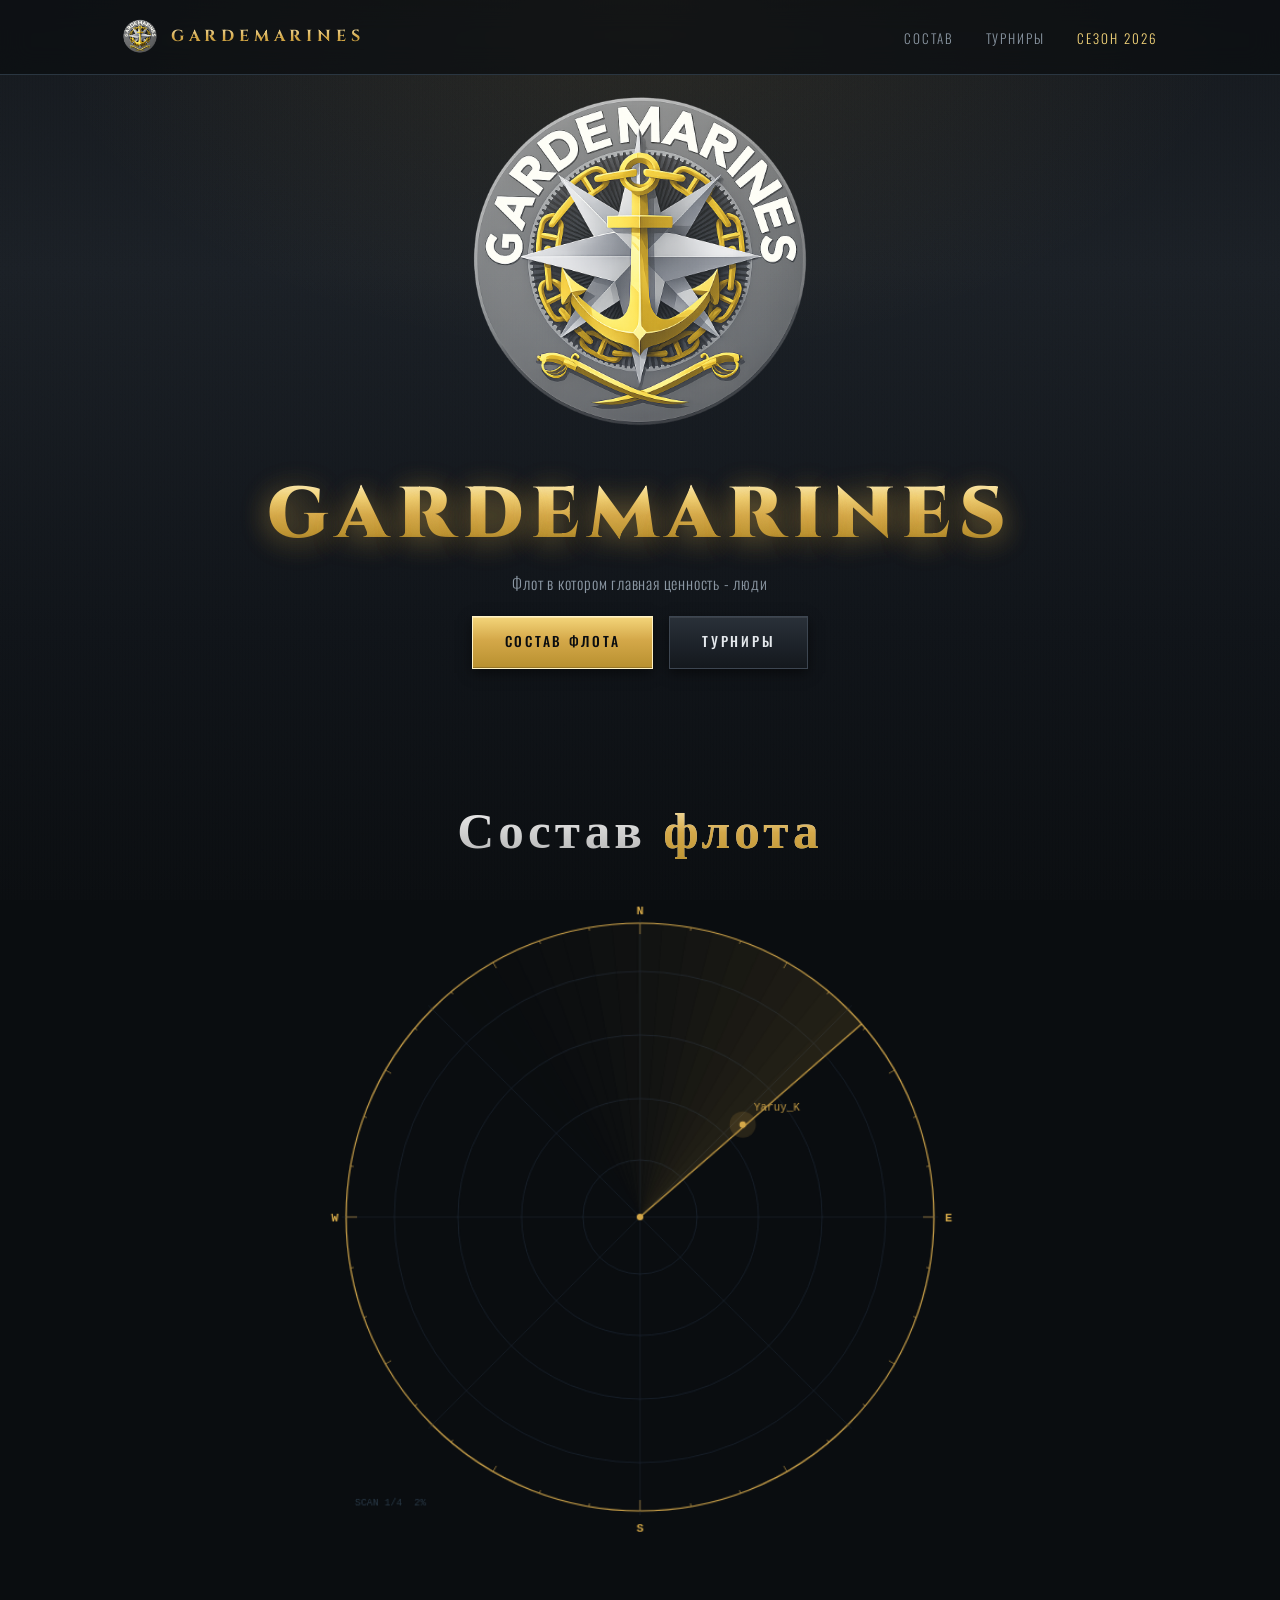
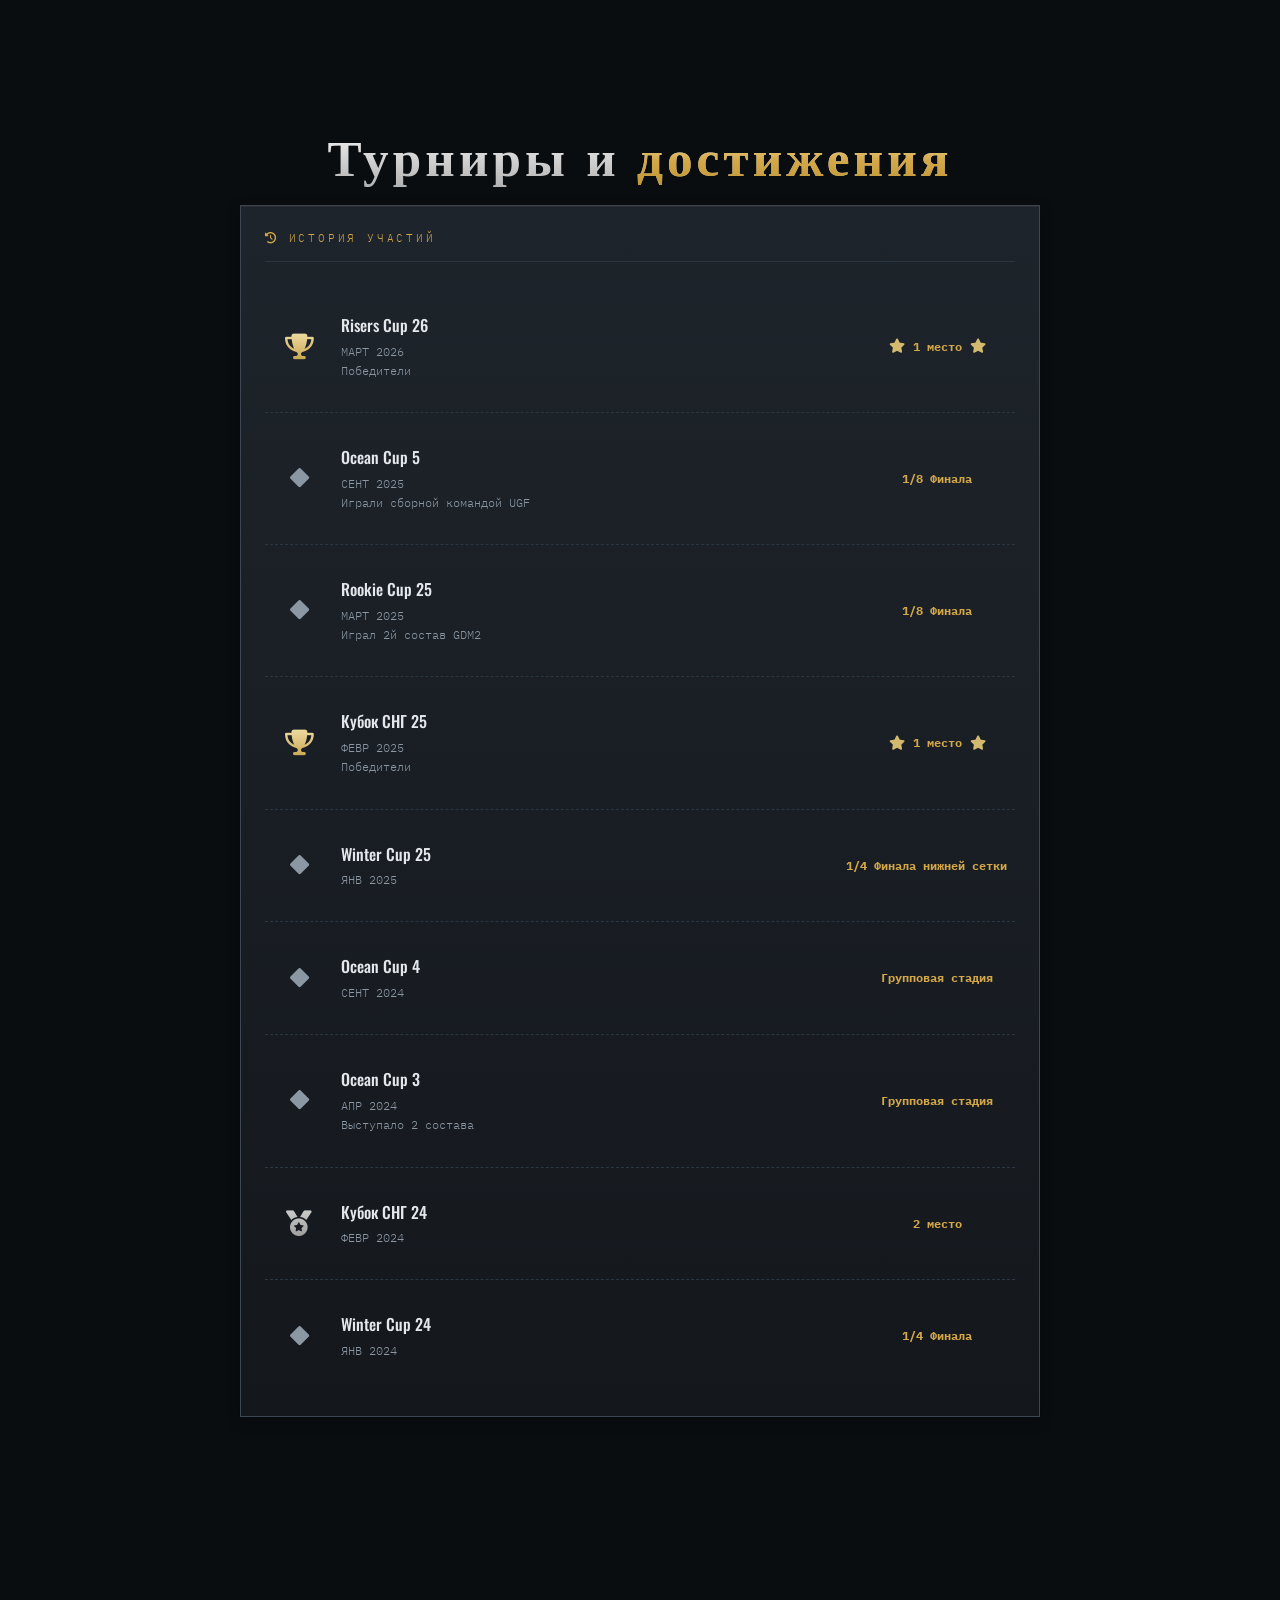
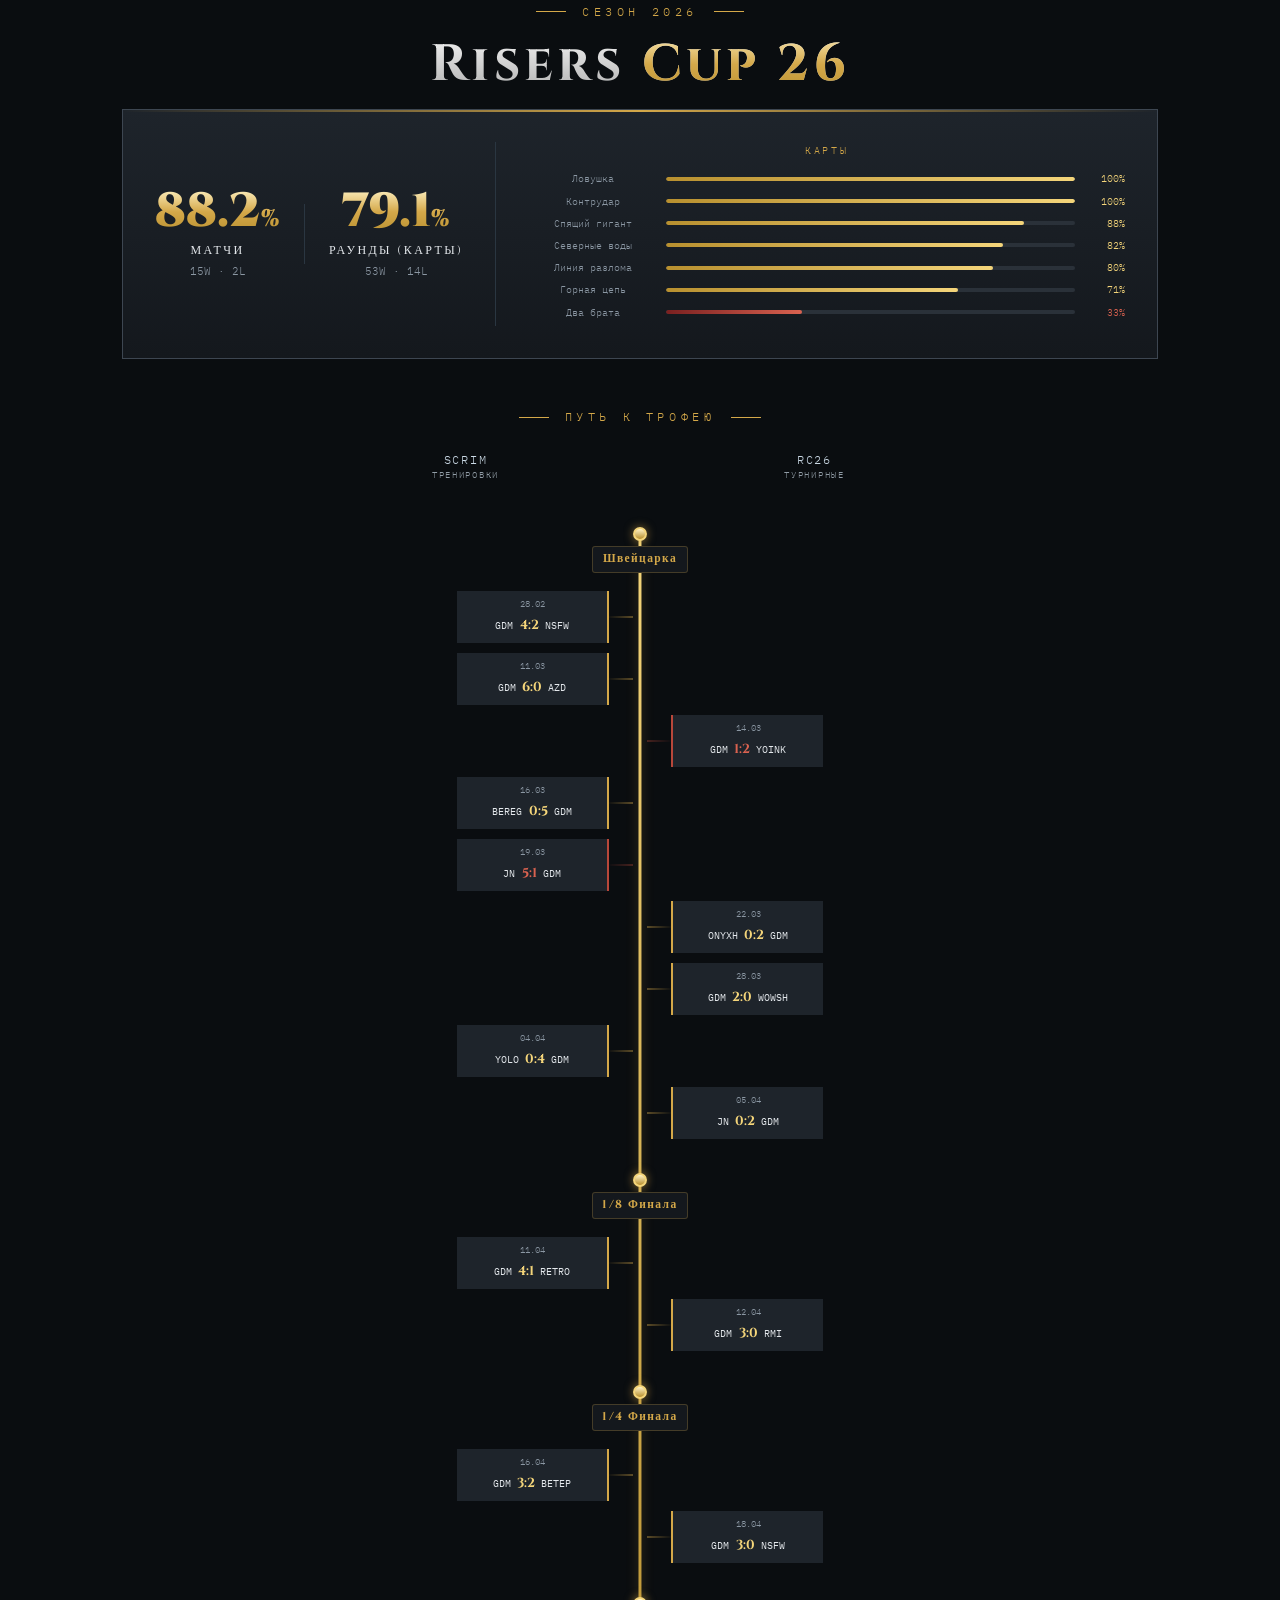
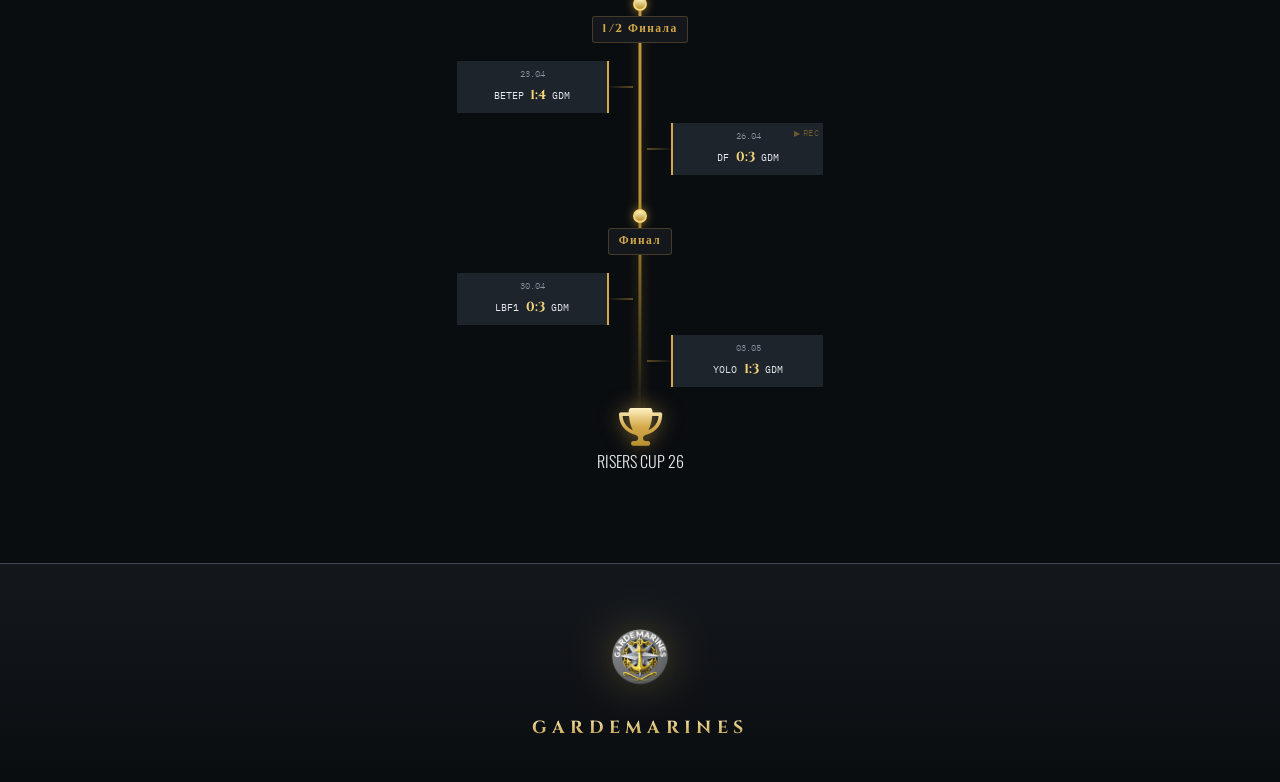
==== index.html @ 2d78136b "Обновить состав флота на радаре" ====
<!DOCTYPE html>
<html lang="ru">
<head>
<meta charset="UTF-8">
<meta name="viewport" content="width=device-width, initial-scale=1.0, viewport-fit=cover">
<meta http-equiv="X-UA-Compatible" content="IE=edge">
<meta name="format-detection" content="telephone=no">
<title>GARDEMARINES [GDM]</title>

<!-- SEO -->
<meta name="description" content="GDM один из наиболее успешных флотов в СНГ в игре World of Warships Legends. Официальный сайт клана Гардемарины. Состав, турниры, достижения.">
<meta name="keywords" content="
  Gardemarines, Гардемарины, GDM, ГДМ, Гардемарины клан, GDM клан,
  gardemarines.ru, Gardemarine, Гардемарин,
  World of Warships Legends, WoWs Legends, ВоВс Легендс, Ворлд оф Воршипс,
  World of Warships Legends клан, WoWs Legends клан, WoWS клан,
  лучший флот СНГ, лучший клан СНГ, топ флот СНГ, топ клан WoWs,
  клан Гардемарины, флот Гардемарины, клан GDM, флот GDM,
  Gardemarines WoWs, GDM WoWs, GDM WoWs Legends,
  клановые бои WoWs, турниры WoWs Legends, WoWs Legends РУ,
  Гардемарины World of Warships, GDM World of Warships,
  клан ворлд оф воршипс, флот ворлд оф воршипс легендс,
  Gardemarines clan, GDM clan, best clan WoWs Legends CIS,
  CIS clan WoWs, RU clan WoWs Legends
">
<meta name="author" content="GARDEMARINES [GDM]">
<meta name="robots" content="index, follow">
<meta name="theme-color" content="#0a0d10">

<!-- Канонический URL -->
<link rel="canonical" href="https://gardemarines.ru">

<!-- Open Graph -->
<meta property="og:type" content="website">
<meta property="og:url" content="https://gardemarines.ru">
<meta property="og:title" content="Gardemarines — Флот Гардемарины | World of Warships Legends">
<meta property="og:description" content="GDM один из наиболее успешных флотов в СНГ в игре World of Warships Legends.">
<meta property="og:image" content="https://gardemarines.ru/logo.png">
<meta property="og:locale" content="ru_RU">
<meta property="og:site_name" content="Gardemarines">

<!-- Twitter Card -->
<meta name="twitter:card" content="summary_large_image">
<meta name="twitter:title" content="Gardemarines [GDM] — World of Warships Legends">
<meta name="twitter:description" content="GDM один из наиболее успешных флотов в СНГ в игре World of Warships Legends.">
<meta name="twitter:image" content="https://gardemarines.ru/logo.png">
<meta name="google-site-verification" content="google298b3a4774992c99">
<meta name="yandex-verification" content="8a59f5874d14fa97">
<link rel="icon" type="image/png" href="logo.png">
<link rel="apple-touch-icon" href="logo.png">
<link rel="stylesheet" href="https://cdnjs.cloudflare.com/ajax/libs/font-awesome/6.5.0/css/all.min.css">
<link rel="preconnect" href="https://fonts.googleapis.com">
<link rel="preconnect" href="https://fonts.gstatic.com" crossorigin>
<link href="https://fonts.googleapis.com/css2?family=Cinzel:wght@500;700;900&family=Oswald:wght@300;400;500;600&family=IBM+Plex+Mono:wght@400;500&display=swap" rel="stylesheet">
<style>
  :root {
    --steel-darkest: #0a0d10;
    --steel-dark: #14181d;
    --steel-mid: #1e242b;
    --steel-light: #2a3139;
    --steel-edge: #3d4651;
    --gold-shadow: #6e5420;
    --gold-base: #b8902f;
    --gold: #d4a849;
    --gold-bright: #f4d57a;
    --gold-shine: #fff2c4;
    --text: #e4e8ec;
    --text-dim: #8b97a3;
    --line: #2a3641;
    --content-width: 1100px;
  }

  * { margin: 0; padding: 0; box-sizing: border-box; }
  html { scroll-behavior: smooth; }

  body {
    font-family: 'Oswald', sans-serif;
    background: var(--steel-darkest);
    color: var(--text);
    overflow-x: hidden;
    font-weight: 300;
    line-height: 1.6;
  }

  .metal-bg {
    position: fixed; inset: 0; z-index: -3;
    background:
      radial-gradient(ellipse 1000px 600px at 50% 0%, rgba(212, 168, 73, 0.10) 0%, transparent 60%),
      linear-gradient(180deg, #14181d 0%, #1a1f25 30%, #0f1318 70%, #0a0d10 100%);
  }
  .metal-bg::before {
    content: ''; position: absolute; inset: 0;
    background-image:
      repeating-linear-gradient(90deg, transparent 0px, rgba(255,255,255,0.012) 1px, transparent 2px, rgba(0,0,0,0.02) 3px);
    opacity: 0.7;
  }
  .metal-bg::after {
    content: ''; position: absolute; inset: 0;
    background-image: url("data:image/svg+xml,%3Csvg viewBox='0 0 400 400' xmlns='http://www.w3.org/2000/svg'%3E%3Cfilter id='n'%3E%3CfeTurbulence type='fractalNoise' baseFrequency='0.85' numOctaves='2'/%3E%3C/filter%3E%3Crect width='100%25' height='100%25' filter='url(%23n)' opacity='0.4'/%3E%3C/svg%3E");
    opacity: 0.2; mix-blend-mode: overlay;
  }

  .particles { position: fixed; inset: 0; z-index: -2; pointer-events: none; overflow: hidden; }
  .particle { position: absolute; border-radius: 50%; opacity: 0; animation: float linear infinite; }
  .particle.s { width: 2px; height: 2px; background: var(--gold-bright); box-shadow: 0 0 6px var(--gold), 0 0 12px var(--gold); }
  .particle.m { width: 3px; height: 3px; background: var(--gold-shine); box-shadow: 0 0 8px var(--gold-bright), 0 0 16px var(--gold); }
  .particle.l { width: 4px; height: 4px; background: var(--gold-shine); box-shadow: 0 0 10px var(--gold-bright), 0 0 20px var(--gold), 0 0 30px rgba(244, 213, 122, 0.4); }
  @keyframes float {
    0% { transform: translateY(105vh) translateX(0); opacity: 0; }
    8% { opacity: 0.85; }
    50% { transform: translateY(50vh) translateX(20px); }
    92% { opacity: 0.85; }
    100% { transform: translateY(-10vh) translateX(50px); opacity: 0; }
  }

  nav {
    position: fixed; top: 0; left: 0; right: 0; z-index: 100;
    padding: 1.2rem 0;
    background: rgba(10, 13, 16, 0.7);
    backdrop-filter: blur(14px);
    border-bottom: 1px solid var(--line);
    transition: padding 0.3s, background 0.3s;
  }
  nav.scrolled { padding: 0.6rem 0; background: rgba(10, 13, 16, 0.95); }
  .nav-inner { max-width: var(--content-width); margin: 0 auto; padding: 0 2rem; display: flex; justify-content: space-between; align-items: center; }
  .nav-brand { display: flex; align-items: center; gap: 0.8rem; text-decoration: none; }
  .nav-brand img { width: 36px; height: 36px; transition: transform 0.6s; mix-blend-mode: screen; }
  .nav-brand:hover img { transform: rotate(360deg); }
  .nav-brand-text {
    font-family: 'Cinzel', serif; font-weight: 700; font-size: 1rem; letter-spacing: 0.3em;
    background: linear-gradient(180deg, var(--gold-shine) 0%, var(--gold) 50%, var(--gold-base) 100%);
    -webkit-background-clip: text; background-clip: text; -webkit-text-fill-color: transparent;
  }
  .nav-links { display: flex; gap: 2rem; list-style: none; }
  .nav-links a {
    font-family: 'Oswald', sans-serif; font-size: 0.82rem; color: var(--text-dim);
    text-decoration: none; text-transform: uppercase; letter-spacing: 0.15em;
    position: relative; padding: 0.3rem 0; transition: color 0.3s;
  }
  .nav-links a::after { content: ''; position: absolute; bottom: -2px; left: 0; width: 0; height: 1px; background: linear-gradient(90deg, transparent, var(--gold), transparent); transition: width 0.4s; }
  .nav-links a:hover { color: var(--gold-bright); }
  .nav-links a:hover::after { width: 100%; }
  .nav-cta {
    font-family: 'Oswald', sans-serif; font-size: 0.78rem; padding: 0.6rem 1.2rem;
    background: linear-gradient(180deg, var(--gold-bright) 0%, var(--gold) 50%, var(--gold-base) 100%);
    color: var(--steel-darkest); text-decoration: none; text-transform: uppercase; letter-spacing: 0.15em; font-weight: 500;
    border: 1px solid var(--gold-shine);
    box-shadow: inset 0 1px 0 rgba(255, 242, 196, 0.5), 0 4px 12px rgba(0, 0, 0, 0.4);
    transition: all 0.3s;
  }
  .nav-cta:hover { transform: translateY(-1px); box-shadow: inset 0 1px 0 rgba(255,242,196,0.7), 0 0 20px rgba(212,168,73,0.5); }

  .container { max-width: var(--content-width); margin: 0 auto; padding: 0 2rem; }

  .hero { padding: 5.5rem 0 3rem; text-align: center; position: relative; }

  .logo-stage {
    position: relative;
    width: min(360px, 62vmin);
    height: min(360px, 62vmin);
    margin: 0 auto 2rem;
    display: flex; align-items: center; justify-content: center;
    animation: logo-entry 1.6s cubic-bezier(0.2, 0.8, 0.2, 1) backwards;
  }

  @keyframes logo-entry {
    0% { opacity: 0; transform: scale(0.7); }
    100% { opacity: 1; transform: scale(1); }
  }

  @keyframes glow-pulse {
    0%, 100% { opacity: 0.7; transform: scale(1); }
    50% { opacity: 1; transform: scale(1.06); }
  }

  .logo-img {
    position: relative;
    width: 100%;
    height: 100%;
    z-index: 2;
    mix-blend-mode: screen;
    filter: drop-shadow(0 8px 25px rgba(0, 0, 0, 0.6));
  }

    100% { opacity: 1; transform: scale(1); }
  }

  .est-line {
    font-family: 'IBM Plex Mono', monospace;
    font-size: 0.72rem; letter-spacing: 0.4em;
    color: var(--gold); margin-bottom: 1rem;
    opacity: 0; animation: fade-up 1s 1.2s ease-out forwards;
  }
  .est-line span { color: var(--text-dim); }

  @keyframes fade-up {
    from { opacity: 0; transform: translateY(20px); }
    to { opacity: 1; transform: translateY(0); }
  }

  .hero-title {
    font-family: 'Cinzel', serif; font-weight: 900;
    font-size: clamp(2.4rem, 6vw, 4.5rem);
    letter-spacing: 0.12em; line-height: 1;
    margin-bottom: 1.2rem;
    opacity: 0; animation: fade-up 1s 1.4s ease-out forwards;
    background: linear-gradient(180deg, var(--gold-shine) 0%, var(--gold-bright) 25%, var(--gold) 50%, var(--gold-base) 75%, var(--gold-shadow) 100%);
    -webkit-background-clip: text; background-clip: text; -webkit-text-fill-color: transparent;
    text-shadow: 0 4px 30px rgba(212, 168, 73, 0.3);
    position: relative;
  }

  .hero-title::after {
    content: 'GARDEMARINES';
    position: absolute; inset: 0;
    background: linear-gradient(110deg, transparent 35%, rgba(255,255,255,0.35) 50%, transparent 65%);
    background-size: 250% 100%;
    -webkit-background-clip: text; background-clip: text; -webkit-text-fill-color: transparent;
    animation: shimmer 7s 3s ease-in-out infinite;
  }
  @keyframes shimmer {
    0% { background-position: 250% 0; }
    50% { background-position: -150% 0; }
    100% { background-position: -150% 0; }
  }

  .hero-sub {
    font-family: 'Oswald', sans-serif; font-weight: 300;
    font-size: 1rem; color: var(--text-dim);
    max-width: 580px; margin: 0 auto 1.2rem;
    letter-spacing: 0.05em;
    opacity: 0; animation: fade-up 1s 1.6s ease-out forwards;
  }

  .hero-motto {
    font-family: 'Cinzel', serif; font-style: italic;
    font-size: 0.95rem; color: var(--gold);
    letter-spacing: 0.2em; margin-bottom: 2rem;
    opacity: 0; animation: fade-up 1s 1.8s ease-out forwards;
  }

  .hero-buttons {
    display: flex; gap: 1rem; flex-wrap: wrap; justify-content: center;
    opacity: 0; animation: fade-up 1s 2s ease-out forwards;
  }

  .btn {
    font-family: 'Oswald', sans-serif; font-size: 0.85rem;
    padding: 0.9rem 2rem; cursor: pointer; text-decoration: none;
    text-transform: uppercase; letter-spacing: 0.2em; font-weight: 500;
    transition: all 0.3s;
    display: inline-flex; align-items: center; gap: 0.6rem;
    position: relative; overflow: hidden;
  }
  .btn-gold {
    background: linear-gradient(180deg, var(--gold-bright) 0%, var(--gold) 45%, var(--gold-base) 100%);
    color: var(--steel-darkest); border: 1px solid var(--gold-shine);
    box-shadow: inset 0 1px 0 rgba(255,242,196,0.6), inset 0 -1px 0 rgba(0,0,0,0.2), 0 4px 12px rgba(0,0,0,0.5);
  }
  .btn-gold::before { content: ''; position: absolute; inset: 0; background: linear-gradient(110deg, transparent 30%, rgba(255,255,255,0.4) 50%, transparent 70%); transform: translateX(-100%); transition: transform 0.6s; }
  .btn-gold:hover::before { transform: translateX(100%); }
  .btn-gold:hover { transform: translateY(-2px); box-shadow: inset 0 1px 0 rgba(255,242,196,0.8), 0 0 25px rgba(212,168,73,0.6); }
  .btn-steel { background: linear-gradient(180deg, var(--steel-light) 0%, var(--steel-mid) 50%, var(--steel-dark) 100%); color: var(--text); border: 1px solid var(--steel-edge); box-shadow: inset 0 1px 0 rgba(255,255,255,0.08), 0 4px 12px rgba(0,0,0,0.5); }
  .btn-steel:hover { border-color: var(--gold); color: var(--gold-bright); transform: translateY(-2px); }

  section.block { padding: 5.5rem 0; text-align: center; position: relative; }
  .section-tag { font-family: 'IBM Plex Mono', monospace; font-size: 0.72rem; color: var(--gold); letter-spacing: 0.4em; text-transform: uppercase; margin-bottom: 1rem; display: inline-flex; align-items: center; gap: 1rem; }
  .section-tag::before, .section-tag::after { content: ''; width: 30px; height: 1px; background: var(--gold); }
  .section-title { font-family: 'Cinzel', serif; font-weight: 700; font-size: clamp(2rem, 4vw, 3.2rem); letter-spacing: 0.08em; line-height: 1.1; margin-bottom: 1rem; background: linear-gradient(180deg, #f0f0f0 0%, #b0b0b0 100%); -webkit-background-clip: text; background-clip: text; -webkit-text-fill-color: transparent; }
  .section-title em { font-style: normal; background: linear-gradient(180deg, var(--gold-shine) 0%, var(--gold) 50%, var(--gold-base) 100%); -webkit-background-clip: text; background-clip: text; -webkit-text-fill-color: transparent; }
  .section-sub { font-family: 'Oswald', sans-serif; font-weight: 300; font-size: 1rem; color: var(--text-dim); margin-bottom: 3rem; letter-spacing: 0.05em; }

  .roster-table { width: 100%; border-collapse: collapse; text-align: left; background: linear-gradient(180deg, var(--steel-mid) 0%, var(--steel-dark) 100%); border: 1px solid var(--steel-edge); box-shadow: inset 0 1px 0 rgba(255,255,255,0.04), 0 4px 20px rgba(0,0,0,0.3); }
  .roster-table thead { background: linear-gradient(180deg, var(--steel-light), var(--steel-mid)); border-bottom: 2px solid var(--gold); }
  .roster-table th { padding: 1.1rem 1.2rem; font-family: 'IBM Plex Mono', monospace; font-size: 0.7rem; text-transform: uppercase; letter-spacing: 0.2em; color: var(--gold); font-weight: 500; }
  .roster-table td { padding: 1rem 1.2rem; border-bottom: 1px solid var(--line); font-family: 'Oswald', sans-serif; font-size: 0.95rem; transition: all 0.3s; }
  .roster-table tbody tr { opacity: 0; transform: translateX(-20px); transition: opacity 0.5s ease-out, transform 0.5s ease-out; }
  .roster-table tbody tr.shown { opacity: 1; transform: translateX(0); }
  .roster-table tbody tr:hover td { background: rgba(212, 168, 73, 0.05); color: var(--gold-bright); }
  .roster-table tbody tr.cmd td { background: linear-gradient(90deg, rgba(212,168,73,0.12) 0%, transparent 70%); border-left: 3px solid var(--gold); }
  .roster-table tbody tr.cmd:hover td { background: linear-gradient(90deg, rgba(212,168,73,0.18) 0%, rgba(212,168,73,0.03) 70%); }
  .rank-badge { display: inline-block; padding: 0.3rem 0.7rem; background: var(--steel-darkest); border: 1px solid var(--steel-edge); font-family: 'IBM Plex Mono', monospace; font-size: 0.7rem; color: var(--gold); letter-spacing: 0.1em; text-transform: uppercase; }
  .rank-badge.cmd { background: linear-gradient(180deg, var(--gold-bright), var(--gold-base)); color: var(--steel-darkest); border-color: var(--gold-shine); box-shadow: inset 0 1px 0 rgba(255,242,196,0.6); }
  .nick { color: var(--text); font-weight: 500; }
  .role { color: var(--text-dim); font-style: italic; font-size: 0.9rem; }
  .stat-num { color: var(--gold-bright); font-family: 'IBM Plex Mono', monospace; font-size: 0.85rem; }

  .tour-grid { display: block; text-align: left; max-width: 800px; margin: 0 auto; }
  .tour-list { background: linear-gradient(180deg, var(--steel-mid) 0%, var(--steel-dark) 100%); border: 1px solid var(--steel-edge); padding: 1.5rem; box-shadow: inset 0 1px 0 rgba(255,255,255,0.04), 0 4px 12px rgba(0,0,0,0.3); }
  .tour-list-title { font-family: 'IBM Plex Mono', monospace; font-size: 0.7rem; color: var(--gold); letter-spacing: 0.25em; text-transform: uppercase; margin-bottom: 1.2rem; padding-bottom: 0.8rem; border-bottom: 1px solid var(--line); }
  .tour-item { display: grid; grid-template-columns: 52px 1fr auto; gap: 1rem; padding: 1.2rem 0.5rem; border-bottom: 1px dashed var(--line); align-items: center; min-height: 80px; transition: all 0.3s; }
  .tour-item:hover { padding-left: 1.3rem; background: linear-gradient(90deg, rgba(212,168,73,0.06), transparent); }

  .tour-item:last-child { border-bottom: none; }

  .tour-medal { font-family: 'Cinzel', serif; font-weight: 900; font-size: 1.6rem; text-align: center; line-height: 1; }
  .tour-medal.gold { background: linear-gradient(180deg, var(--gold-shine), var(--gold-base)); -webkit-background-clip: text; background-clip: text; -webkit-text-fill-color: transparent; }
  .tour-medal.silver { background: linear-gradient(180deg, #e0e0e0, #888888); -webkit-background-clip: text; background-clip: text; -webkit-text-fill-color: transparent; }
  .tour-medal.bronze { background: linear-gradient(180deg, #d49b6a, #7a4f2f); -webkit-background-clip: text; background-clip: text; -webkit-text-fill-color: transparent; }
  .tour-medal.part { color: var(--text-dim); font-size: 1.2rem; }
  .tour-item > * { display:flex; align-items:center; }
  .tour-medal { justify-content:center; padding: 0.8rem 0; }
  .tour-info { flex-direction:column; align-items:flex-start; justify-content:center; padding: 0.8rem 0; }
  .tour-place-wrap { justify-content:center; padding: 0.8rem 0.5rem; }

  .tour-info h4 { font-family: 'Oswald', sans-serif; font-weight: 500; font-size: 1rem; margin-bottom: 0.2rem; }
  .tour-info p { font-family: 'IBM Plex Mono', monospace; font-size: 0.75rem; color: var(--text-dim); }
  .tour-place { font-family: 'Cinzel', serif; font-weight: 700; font-size: 1rem; color: var(--gold); min-width: 80px;
 
}

  .achievements { display: grid; grid-template-columns: repeat(2, 1fr); gap: 0.8rem; align-content: start; }
  .achievement { background: linear-gradient(180deg, var(--steel-mid) 0%, var(--steel-dark) 100%); border: 1px solid var(--steel-edge); padding: 1.2rem; text-align: center; transition: all 0.3s; position: relative; overflow: hidden; box-shadow: inset 0 1px 0 rgba(255,255,255,0.04), 0 2px 8px rgba(0,0,0,0.3); }
  .achievement::before { content: ''; position: absolute; inset: 0; background: radial-gradient(circle at center, rgba(212,168,73,0.15), transparent 60%); opacity: 0; transition: opacity 0.4s; }
  .achievement:hover { border-color: var(--gold); transform: translateY(-3px); box-shadow: inset 0 1px 0 rgba(255,255,255,0.08), 0 8px 20px rgba(0,0,0,0.5), 0 0 25px rgba(212,168,73,0.2); }
  .achievement:hover::before { opacity: 1; }
  .achievement-icon { font-size: 1.8rem; margin-bottom: 0.5rem; display: block; background: linear-gradient(180deg, var(--gold-shine), var(--gold-base)); -webkit-background-clip: text; background-clip: text; -webkit-text-fill-color: transparent; position: relative; z-index: 1; }
  .achievement-title { font-family: 'Oswald', sans-serif; font-weight: 500; font-size: 0.85rem; color: var(--text); margin-bottom: 0.3rem; position: relative; z-index: 1; }
  .achievement-desc { font-family: 'IBM Plex Mono', monospace; font-size: 0.7rem; color: var(--text-dim); position: relative; z-index: 1; }

  .schedule { text-align: left; }
  .sched-row { display: grid; grid-template-columns: 100px 1fr 130px 130px; gap: 1.5rem; padding: 1.4rem 1.8rem; background: linear-gradient(90deg, var(--steel-dark) 0%, var(--steel-mid) 100%); border: 1px solid var(--steel-edge); border-left: 3px solid var(--gold); margin-bottom: 0.8rem; align-items: center; transition: all 0.3s; box-shadow: inset 0 1px 0 rgba(255,255,255,0.04), 0 2px 6px rgba(0,0,0,0.3); }
  .sched-row:hover { transform: translateX(6px); border-left-color: var(--gold-bright); box-shadow: inset 0 1px 0 rgba(255,255,255,0.08), 0 0 20px rgba(212,168,73,0.15); }
  .sched-date { font-family: 'Cinzel', serif; font-weight: 700; text-align: center; border-right: 1px solid var(--line); padding-right: 1rem; }
  .sched-date .d { font-size: 2.2rem; line-height: 1; background: linear-gradient(180deg, var(--gold-shine), var(--gold-base)); -webkit-background-clip: text; background-clip: text; -webkit-text-fill-color: transparent; }
  .sched-date .m { font-family: 'IBM Plex Mono', monospace; font-size: 0.7rem; color: var(--text-dim); margin-top: 0.3rem; letter-spacing: 0.2em; }
  .sched-info h4 { font-family: 'Oswald', sans-serif; font-weight: 500; font-size: 1.05rem; margin-bottom: 0.3rem; }
  .sched-info p { font-family: 'Oswald', sans-serif; font-weight: 300; font-size: 0.88rem; color: var(--text-dim); }
  .sched-time { font-family: 'IBM Plex Mono', monospace; color: var(--gold-bright); font-size: 0.9rem; }
  .sched-tag { font-family: 'Oswald', sans-serif; font-size: 0.72rem; padding: 0.4rem 0.9rem; text-transform: uppercase; letter-spacing: 0.15em; text-align: center; font-weight: 500; }
  .sched-tag.battle { background: rgba(184,71,58,0.15); color: #d96250; border: 1px solid #d96250; }
  .sched-tag.train { background: rgba(212,168,73,0.1); color: var(--gold); border: 1px solid var(--gold-base); }
  .sched-tag.event { background: rgba(74,139,139,0.15); color: #6cb1b1; border: 1px solid #6cb1b1; }

  .recruit { background: radial-gradient(circle at 30% 50%, rgba(212,168,73,0.08), transparent 70%), linear-gradient(180deg, var(--steel-mid) 0%, var(--steel-dark) 100%); border: 1px solid var(--gold-base); padding: 0; display: grid; grid-template-columns: 1fr 1fr; text-align: left; box-shadow: inset 0 1px 0 rgba(255,255,255,0.06), 0 10px 30px rgba(0,0,0,0.4); position: relative; overflow: hidden; }
  .recruit::before { content: ''; position: absolute; top: 0; left: 0; right: 0; height: 2px; background: linear-gradient(90deg, transparent, var(--gold), transparent); }
  .recruit-l { padding: 2.5rem; border-right: 1px solid var(--steel-edge); }
  .recruit-l h3 { font-family: 'Cinzel', serif; font-weight: 700; font-size: 1.8rem; margin-bottom: 1.2rem; letter-spacing: 0.05em; background: linear-gradient(180deg, var(--gold-shine) 0%, var(--gold) 50%, var(--gold-base) 100%); -webkit-background-clip: text; background-clip: text; -webkit-text-fill-color: transparent; }
  .recruit-l p { color: var(--text-dim); margin-bottom: 1.2rem; font-weight: 300; line-height: 1.7; font-size: 0.95rem; }
  .recruit-r { padding: 2.5rem; }
  .req-list { list-style: none; }
  .req-list li { padding: 0.9rem 0; border-bottom: 1px dashed var(--line); display: flex; justify-content: space-between; align-items: center; font-family: 'IBM Plex Mono', monospace; font-size: 0.85rem; }
  .req-list li:last-child { border-bottom: none; }
  .req-list .key { color: var(--text-dim); text-transform: uppercase; letter-spacing: 0.1em; font-size: 0.75rem; }
  .req-list .val { color: var(--gold-bright); font-weight: 500; }

  footer { padding: 4rem 0 2rem; border-top: 1px solid var(--steel-edge); background: linear-gradient(180deg, var(--steel-dark) 0%, var(--steel-darkest) 100%); text-align: center; }
  .foot-logo { width: 60px; margin-bottom: 1.2rem; mix-blend-mode: screen; filter: drop-shadow(0 0 20px rgba(212,168,73,0.3)); }
  .foot-name { font-family: 'Cinzel', serif; font-weight: 700; font-size: 1.1rem; letter-spacing: 0.3em; background: linear-gradient(180deg, var(--gold-shine) 0%, var(--gold-base) 100%); -webkit-background-clip: text; background-clip: text; -webkit-text-fill-color: transparent; margin-bottom: 0.5rem; }
  .foot-tagline { font-family: 'Oswald', sans-serif; font-weight: 300; font-style: italic; color: var(--text-dim); font-size: 0.88rem; margin-bottom: 2rem; }
  .foot-links { display: flex; justify-content: center; gap: 1.8rem; list-style: none; margin-bottom: 2rem; flex-wrap: wrap; }
  .foot-links a { font-family: 'Oswald', sans-serif; font-size: 0.82rem; color: var(--text-dim); text-decoration: none; text-transform: uppercase; letter-spacing: 0.15em; transition: color 0.3s; }
  .foot-links a:hover { color: var(--gold-bright); }
  .foot-bottom { padding-top: 2rem; border-top: 1px solid var(--line); font-family: 'IBM Plex Mono', monospace; font-size: 0.72rem; color: var(--text-dim); }

  .reveal { opacity: 0; transform: translateY(30px); transition: opacity 0.8s ease-out, transform 0.8s ease-out; }
  .reveal.visible { opacity: 1; transform: translateY(0); }

  @media (max-width: 900px) {

    .nav-inner { padding: 0 1rem; }
    .nav-links { display: none; }

    .tour-item {
      grid-template-columns: 36px 1fr auto !important;
      min-height: auto !important;
      padding: 0.9rem 0 !important;
      gap: 0.6rem !important;
    }
    .tour-medal { font-size: 1.1rem !important; }
    .tour-info h4 { font-size: 0.9rem; }
    .tour-info p { font-size: 0.72rem; }
    .tour-place { font-size: 0.78rem; min-width: 60px; white-space: nowrap;
 
}

    .container { padding: 0 1rem; }
    section.block { padding: 3rem 0; }

    .hero { padding: 5rem 0 2.5rem; }
    .hero-title { font-size: clamp(2rem, 10vw, 3.5rem); }
    .hero-sub { font-size: 0.95rem; }
    .hero-buttons { flex-direction: column; align-items: center; }
    .hero-buttons .btn { width: 100%; max-width: 280px; text-align: center; justify-content: center; }

    .logo-stage { width: min(280px, 70vmin); height: min(280px, 70vmin); }

    #radarCanvas { max-width: 100% !important; }

    .tour-item { grid-template-columns: 40px 1fr auto; gap: 0.6rem; padding: 0.8rem 0; }
    .tour-place { font-size: 0.85rem; min-width: auto;
 
}
    .tour-info h4 { font-size: 0.9rem; }
    .tour-info p { font-size: 0.75rem; }
    .tour-medal { font-size: 1.2rem; }

    .section-title { font-size: clamp(1.8rem, 7vw, 3rem); }

    footer { padding: 2.5rem 0 1.5rem; }
    .foot-name { font-size: 1rem; }
  }

  @media (max-width: 480px) {
    .hero-title { font-size: clamp(1.8rem, 9vw, 2.8rem); letter-spacing: 0.06em; }
    .logo-stage { width: min(240px, 65vmin); height: min(240px, 65vmin); }
    .tour-item { grid-template-columns: 32px 1fr; gap: 0.5rem; }
    .tour-place { grid-column: 2; font-size: 0.8rem;
 
}
    .nav-brand-text { font-size: 0.85rem; letter-spacing: 0.15em; }
  }

  .nav-season { color: var(--gold-bright) !important; }

  #season { text-align: center; }

  .season-grid {
    display: grid;
    grid-template-columns: repeat(3, 1fr);
    gap: 1px;
    background: var(--line);
    border: 1px solid var(--steel-edge);
    margin-bottom: 3rem;
    box-shadow: 0 4px 20px rgba(0,0,0,0.3);
    position: relative;
  }
  .season-grid::before {
    content:''; position:absolute; top:0; left:0; right:0; height:2px;
    background: linear-gradient(90deg, transparent, var(--gold), transparent);
  }
  .season-cell {
    background: linear-gradient(180deg, var(--steel-mid) 0%, var(--steel-dark) 100%);
    padding: 1.8rem 1rem;
    text-align: center;
  }
  .season-cell-label {
    font-family: 'IBM Plex Mono', monospace;
    font-size: 0.65rem; color: var(--text-dim);
    text-transform: uppercase; letter-spacing: 0.2em;
    margin-bottom: 0.8rem;
  }
  .season-cell-val {
    font-family: 'Cinzel', serif; font-weight: 900;
    font-size: 2.2rem; line-height: 1;
    margin-bottom: 0.4rem;
    background: linear-gradient(180deg, #e8e8e8 0%, #888 100%);
    -webkit-background-clip: text; background-clip: text; -webkit-text-fill-color: transparent;
  }
  .season-cell-val.gold {
    background: linear-gradient(180deg, var(--gold-shine) 0%, var(--gold) 50%, var(--gold-base) 100%);
    -webkit-background-clip: text; background-clip: text; -webkit-text-fill-color: transparent;
  }
  .season-cell-sub {
    font-family: 'IBM Plex Mono', monospace;
    font-size: 0.7rem; color: var(--text-dim);
  }

  @media(max-width:900px){
    .season-grid { grid-template-columns: 1fr; }
    .season-cell { padding: 1.2rem 1rem; }
    .season-cell-val { font-size: 1.8rem; }
  }

  .vroad-title {
    font-family:'IBM Plex Mono',monospace; font-size:0.72rem;
    color:var(--gold); letter-spacing:0.25em; text-transform:uppercase;
    margin-bottom:2rem; display:inline-flex; align-items:center; gap:1rem;
  }
  .vroad-title::before,.vroad-title::after { content:''; width:30px; height:1px; background:var(--gold); }

  .vroad {
    display:grid;
    grid-template-columns: 1fr 48px 1fr;
    gap:0;
    position:relative;
    max-width:700px;
    margin:0 auto 2rem;
  }

  .vroad-line {
    position:relative;
    display:flex; flex-direction:column; align-items:center;
  }
  .vroad-line::before {
    content:'';
    position:absolute;
    top:0; bottom:0; left:50%;
    width:3px;
    background: linear-gradient(180deg,
      transparent,
      var(--gold-base) 3%,
      var(--gold-bright) 50%,
      var(--gold-base) 97%,
      transparent
    );
    box-shadow: 0 0 12px rgba(212,168,73,0.35);
    transform:translateX(-50%);
  }

  .vroad-node {
    width:12px; height:12px; border-radius:50%; z-index:2; flex-shrink:0;
    background: linear-gradient(180deg, var(--gold-shine), var(--gold-base));
    border:2px solid var(--gold-bright);
    box-shadow:0 0 8px rgba(212,168,73,0.6);
    margin:0 auto;
  }
  .vroad-node.dim {
    background:var(--steel-mid);
    border-color:var(--steel-edge);
    box-shadow:none;
  }

  .vroad-stage-name {
    font-family:'Cinzel',serif; font-weight:700; font-size:0.68rem;
    color:var(--gold); letter-spacing:0.1em; white-space:nowrap;
    text-align:center; margin:0.3rem 0;
  }
  .vroad-node.dim + .vroad-stage-name { color:var(--text-dim); }

  .vroad-row {
    display:contents;
  }

  .vroad-col-rc { 
    display:flex; flex-direction:column; gap:4px;
    padding:0.6rem 0 0.6rem 0.8rem;
    justify-content:center;
  }
  .vroad-col-scrim { 
    display:flex; flex-direction:column; gap:4px;
    padding:0.6rem 0.8rem 0.6rem 0;
    justify-content:center;
    align-items:flex-end;
  }

  .vm {
    font-family:'IBM Plex Mono',monospace; font-size:0.68rem;
    padding:0.25rem 0.5rem;
    display:flex; gap:0.5rem; align-items:center;
    background:var(--steel-mid);
    white-space:nowrap;
    border-left:2px solid var(--gold);
    position:relative;
  }
  .vroad-col-scrim .vm {
    border-left:none;
    border-right:2px solid rgba(212,168,73,0.4);
    flex-direction:row-reverse;
    opacity:0.78;
  }
  .vm.loss { border-left-color:#b8473a; }
  .vm.loss .vm-score { color:#d96250; }
  .vroad-col-scrim .vm.loss { border-right-color:#b8473a; border-left:none; }
  .vm.dim { border-left-color:var(--steel-edge); border-style:dashed; opacity:0.55; }

  .vm::after {
    content:''; position:absolute;
    right:-9px; top:50%;
    width:9px; height:1px;
    background:var(--gold-base);
    opacity:0.5;
  }
  .vroad-col-scrim .vm::after {
    left:-9px; right:auto;
  }
  .vm.dim::after { background:var(--steel-edge); }

  .vm-opp { color:var(--text); }
  .vm-score { color:var(--gold-bright); font-weight:700; flex-shrink:0; }

  .vroad-trophy {
    text-align:center; font-size:2.5rem;
    padding:1rem 0 0.5rem;
    filter:drop-shadow(0 0 12px rgba(212,168,73,0.5));
    animation:trophyGlow 3s ease-in-out infinite;
    grid-column:1/-1;
  }
  @keyframes trophyGlow {
    0%,100%{filter:drop-shadow(0 0 8px rgba(212,168,73,0.4));}
    50%{filter:drop-shadow(0 0 20px rgba(212,168,73,0.8));}
  }

  .vroad-legend {
    display:flex; gap:1.5rem; flex-wrap:wrap; justify-content:center;
    font-family:'IBM Plex Mono',monospace; font-size:0.63rem; color:var(--text-dim);
    max-width:700px; margin:0 auto;
    padding-top:1rem; border-top:1px solid var(--line);
  }
  .vroad-legend span { display:flex; align-items:center; gap:0.5rem; }
  .vl-bar { display:inline-block; width:12px; height:2px; }
  .vl-bar.gold { background:var(--gold); }
  .vl-bar.dim  { background:var(--steel-edge); }
  .vl-bar.red  { background:#b8473a; }

  @media(max-width:600px){
    .vroad { grid-template-columns:1fr 36px 1fr; }
    .vm { font-size:0.6rem; padding:0.2rem 0.35rem; }
  }

  .timeline-wrap {
    max-width: 680px;
    margin: 2rem auto 0;
    padding: 0 1rem;
    position: relative;
  }

  .timeline-wrap::before {
    content: '';
    position: absolute;
    top: 20px; bottom: 50px;
    left: 50%;
    width: 3px;
    transform: translateX(-50%);
    background: linear-gradient(180deg, var(--gold-bright), var(--gold-base) 85%, transparent);
    box-shadow: 0 0 12px rgba(212,168,73,0.35);
    z-index: 0;
  }

  .timeline-stage { margin-bottom: 1rem; }
  .timeline-stage.dim .tl-label { color: var(--text-dim); }

  .tl-row {
    display: grid;
    grid-template-columns: 1fr 50px 1fr;
    align-items: center;
    min-height: 36px;
    position: relative;
    z-index: 1;
  }

  .tl-header-row { min-height: 72px; }

  .tl-spine-node {
    display: flex; flex-direction: column; align-items: center;
    position: relative; z-index: 2;
  }

  .tl-spine-seg {
    position: relative; z-index: 0;
  }

  .tl-dot {
    width: 14px; height: 14px; border-radius: 50%;
    background: linear-gradient(180deg, var(--gold-shine), var(--gold-base));
    border: 2px solid var(--gold-bright);
    box-shadow: 0 0 10px rgba(212,168,73,0.6);
    flex-shrink: 0;
  }
  .tl-dot.dim {
    background: var(--steel-mid); border-color: var(--steel-edge); box-shadow: none;
  }

  .tl-label {
    font-family: 'Cinzel', serif; font-weight: 700;
    font-size: 0.72rem; color: var(--gold); letter-spacing: 0.12em;
    text-align: center; margin-top: 0.2rem; white-space: nowrap;
  }

  .tl-col-left  { display: flex; justify-content: flex-end; padding-right: 6px; overflow: visible; }
  .tl-col-right { display: flex; justify-content: flex-start; padding-left: 6px; overflow: visible; }
  .tl-empty-cell { height: 32px; }


  .tl-card.scrim.win  { border-right: 2px solid var(--gold); }
  .tl-card.scrim.loss { border-right: 2px solid #b8473a; color: #d96250; }
  .tl-card.scrim.dim  { border-right: 2px dashed var(--steel-edge); opacity: 0.6; }
  .tl-card.rc.win     { border-left: 2px solid var(--gold); }
  .tl-card.rc.loss    { border-left: 2px solid #b8473a; color: #d96250; }
  .tl-card.rc.dim     { border-left: 2px dashed var(--steel-edge); opacity: 0.6; }

  .tl-score { color: var(--gold-bright); font-weight: 700; }
  .tl-card.loss .tl-score { color: #d96250; }
  .tl-card.dim  .tl-score { color: var(--text-dim); }
  .tl-date  { color: var(--text-dim); font-size: 0.58rem; }

  .tl-tick {
    width: 8px; height: 1px;
    background: var(--gold-base); opacity: 0.5; flex-shrink: 0;
  }

  .tl-trophy {
    text-align: center; font-size: 2.2rem; padding: 0.5rem 0 0;
    position: relative; z-index: 2;
    animation: trophyGlow 3s ease-in-out infinite;
  }
  @keyframes trophyGlow {
    0%,100% { filter: drop-shadow(0 0 6px rgba(212,168,73,0.4)); }
    50%      { filter: drop-shadow(0 0 18px rgba(212,168,73,0.9)); }
  }

  @media(max-width:600px){
    .tl-date { display: none; }
    .tl-card { font-size: 0.6rem; position: relative; overflow: visible; }
    .timeline-wrap { padding: 0; }
  }

  .tl-cup-icon {
    font-size: 2.4rem;
    background: linear-gradient(180deg, var(--gold-shine) 0%, var(--gold) 50%, var(--gold-base) 100%);
    -webkit-background-clip: text;
    background-clip: text;
    -webkit-text-fill-color: transparent;
    filter: drop-shadow(0 0 10px rgba(212,168,73,0.55));
    animation: trophyGlow 4s ease-in-out infinite;
    margin: 0.5rem 0 0.2rem;
    display: block;
  }

  .season-metrics {
    display: grid;
    grid-template-columns: auto 1fr;
    gap: 2rem;
    background: linear-gradient(180deg, var(--steel-mid), var(--steel-dark));
    border: 1px solid var(--steel-edge);
    padding: 2rem;
    margin-bottom: 2.5rem;
    position: relative;
  }
  .season-metrics::before {
    content:''; position:absolute; top:0; left:0; right:0; height:2px;
    background: linear-gradient(90deg, transparent, var(--gold), transparent);
  }
  .sm-group { display:flex; align-items:center; gap:1.5rem; padding-right:2rem; border-right:1px solid var(--line); }
  .sm-item { text-align:center; }
  .sm-val { font-family:'Cinzel',serif; font-weight:900; font-size:3rem; line-height:1; background:linear-gradient(180deg,var(--gold-shine) 0%,var(--gold) 50%,var(--gold-base) 100%); -webkit-background-clip:text; background-clip:text; -webkit-text-fill-color:transparent; }
  .sm-pct { font-size:1.5rem; }
  .sm-label { font-family:'Cinzel',serif; font-size:0.75rem; letter-spacing:0.2em; color:var(--text); margin:0.3rem 0 0.2rem; text-transform:uppercase; }
  .sm-sub { font-family:'IBM Plex Mono',monospace; font-size:0.68rem; color:var(--text-dim); }
  .sm-divider { width:1px; height:60px; background:var(--line); }
  .sm-maps { flex:1; }
  .sm-maps-title { font-family:'IBM Plex Mono',monospace; font-size:0.65rem; color:var(--gold); letter-spacing:0.25em; text-transform:uppercase; margin-bottom:0.7rem; }
  .sm-map-row { display:grid; grid-template-columns:130px 1fr 42px; align-items:center; gap:0.5rem; margin-bottom:0.35rem; }
  .sm-map-name { font-family:'IBM Plex Mono',monospace; font-size:0.65rem; color:var(--text-dim); white-space:nowrap; }
  .sm-map-bar { height:4px; background:var(--steel-light); border-radius:2px; overflow:hidden; }
  .sm-map-fill { height:100%; background:linear-gradient(90deg,var(--gold-base),var(--gold-bright)); border-radius:2px; }
  .sm-map-fill.weak { background:linear-gradient(90deg,#7a2020,#d96250); }
  .sm-map-val { font-family:'IBM Plex Mono',monospace; font-size:0.65rem; color:var(--gold-bright); text-align:right; }
  .sm-map-weak .sm-map-val { color:#d96250; }
  @media(max-width:900px){
    .season-metrics { grid-template-columns: 1fr; gap: 0; }
    .sm-group {
      border-right: none;
      padding-right: 0;
      border-bottom: 1px solid var(--line);
      padding-bottom: 1.5rem;
      justify-content: center;
      gap: 2rem;
    }
    .sm-divider { width: 1px; height: 70px; }
    .sm-val { font-size: 2.8rem; }
    .sm-maps { padding: 0; }
    .sm-map-row { grid-template-columns: 120px 1fr 38px; }
  }

  .tl-header-labels {
    display: grid;
    grid-template-columns: 1fr 50px 1fr;
    max-width: 680px;
    margin: 0 auto 0.5rem;
    padding: 0 1rem;
  }
  .tl-header-l {
    text-align: center;
    padding-right: 0;
    font-family: 'IBM Plex Mono', monospace;
    font-size: 0.72rem;
    color: rgba(220,235,248,0.92);
    letter-spacing: 0.15em;
    text-transform: uppercase;
    line-height: 1.5;
  }
  .tl-header-r {
    text-align: center;
    padding-left: 0;
    font-family: 'IBM Plex Mono', monospace;
    font-size: 0.72rem;
    color: rgba(220,235,248,0.92);
    letter-spacing: 0.15em;
    text-transform: uppercase;
    line-height: 1.5;
  }
  .tl-header-l span, .tl-header-r span {
    font-size: 0.58rem; opacity: 0.7; display: block;
  }
  .tl-header-mid {}

  .tl-col-left .tl-card::after {
    content: '';
    position: absolute;
    right: -26px; top: 50%;
    width: 26px; height: 1px;
    transform: translateY(-50%);
  }
  .tl-col-left .tl-card.win::after  { background: linear-gradient(90deg, transparent, rgba(212,168,73,0.8)); }
  .tl-col-left .tl-card.loss::after { background: linear-gradient(90deg, transparent, rgba(184,71,58,0.7)); }
  .tl-col-left .tl-card.dim::after  { background: linear-gradient(90deg, transparent, rgba(80,90,100,0.5)); }

  .tl-col-right .tl-card::before {
    content: '';
    position: absolute;
    left: -26px; top: 50%;
    width: 26px; height: 1px;
    transform: translateY(-50%);
  }
  .tl-col-right .tl-card.win::before  { background: linear-gradient(270deg, transparent, rgba(212,168,73,0.8)); }
  .tl-col-right .tl-card.loss::before { background: linear-gradient(270deg, transparent, rgba(184,71,58,0.7)); }
  .tl-col-right .tl-card.dim::before  { background: linear-gradient(270deg, transparent, rgba(80,90,100,0.5)); }

  .tl-card-date {
    font-family: 'IBM Plex Mono', monospace;
    font-size: 0.58rem;
    color: var(--text-dim);
    text-align: center;
    margin-bottom: 2px;
  }
  .tl-card-match {
    display: flex;
    align-items: center;
    justify-content: center;
    gap: 0.3rem;
  }
  .tl-us {
    font-family: 'IBM Plex Mono', monospace;
    font-size: 0.65rem;
    color: var(--text);
    font-weight: 400;
  }
  .tl-them {
    font-family: 'IBM Plex Mono', monospace;
    font-size: 0.65rem;
    color: var(--text);
    font-weight: 400;
  }
  .tl-score-mid {
    font-family: 'Cinzel', serif;
    font-weight: 700;
    font-size: 0.82rem;
    color: var(--text);
    padding: 0 0.1rem;
  }
  .tl-card.win  .tl-score-mid { color: var(--gold-bright); }
  .tl-card.loss .tl-score-mid { color: #d96250; }
  .tl-card.dim  .tl-score-mid { color: var(--text-dim); }
  .tl-card.loss .tl-us        { color: var(--text); }
  .tl-card.loss .tl-them      { color: var(--text); }

  .tl-col-left  { align-items: flex-end; }
  .tl-col-right { align-items: flex-start; }

  .tl-card {
    width: 152px !important;
    min-height: 52px !important;
    box-sizing: border-box !important;
    display: flex !important;
    flex-direction: column !important;
    align-items: center !important;
    justify-content: center !important;
    padding: 0.35rem 0.6rem !important;
    position: relative;
    text-align: center;
    background: var(--steel-mid);
    margin: 5px 0;
    white-space: nowrap;
    font-family: 'IBM Plex Mono', monospace;
    font-size: 0.64rem;
  }
  .tl-card-date {
    font-family: 'IBM Plex Mono', monospace;
    font-size: 0.58rem;
    color: var(--text-dim);
    text-align: center;
    width: 100%;
    margin-bottom: 3px;
  }
  .tl-card-match {
    display: flex;
    align-items: center;
    justify-content: center;
    gap: 0.25rem;
    width: 100%;
  }
  .tl-us, .tl-them {
    font-family: 'IBM Plex Mono', monospace;
    font-size: 0.64rem;
    color: var(--text);
    white-space: nowrap;
  }
  .tl-score-mid {
    font-family: 'Cinzel', serif;
    font-weight: 700;
    font-size: 0.82rem;
    padding: 0 0.15rem;
    white-space: nowrap;
  }
  .tl-card.win  .tl-score-mid { color: var(--gold-bright); }
  .tl-card.loss .tl-score-mid { color: #d96250; }
  .tl-card.dim  .tl-score-mid { color: var(--text-dim); }
  .tl-card.loss .tl-us   { color: var(--text); }
  .tl-card.loss .tl-them { color: var(--text); }

  .tl-stream {
    position: absolute;
    top: 3px; right: 4px;
    font-size: 0.55rem;
    color: var(--gold-base);
    opacity: 0.5;
    text-decoration: none;
    transition: opacity 0.2s, color 0.2s;
    letter-spacing: 0.05em;
    font-family: 'IBM Plex Mono', monospace;
  }
  .tl-stream:hover {
    opacity: 1;
    color: var(--gold-bright);
  }
  .tl-stream::before {
    content: '▶';
    font-size: 0.5rem;
    margin-right: 2px;
  }


  .tl-label {
    font-family: 'Cinzel', serif;
    font-weight: 700;
    font-size: 0.72rem;
    color: var(--gold);
    letter-spacing: 0.12em;
    white-space: nowrap;
    margin-top: 0.3rem;
    background: var(--steel-dark);
    border: 1px solid rgba(212,168,73,0.25);
    border-radius: 3px;
    padding: 0.2rem 0.6rem;
    position: relative;
    z-index: 3;
  }
  .tour-place {
    text-align: right !important;
    display: flex;
    align-items: center;
    justify-content: flex-end;
  }


  .tour-place {
    font-family: 'IBM Plex Mono', monospace;
    font-size: 0.78rem;
    color: var(--gold);
    min-width: 140px;
    display: flex;
    align-items: center;
    justify-content: center;
    gap: 0.5rem;
    white-space: nowrap;
  }
  .tour-place-wreath {
    font-size: 0.9rem;
    opacity: 0.85;
  }
  .tour-place-wreath.gold   { color: var(--gold-bright); }
  .tour-place-wreath.silver { color: #b8c8d8; }

</style>
</head>
<body>

<div class="metal-bg"></div>
<div class="particles" id="particles"></div>

<nav id="nav">
  <div class="nav-inner">
    <a href="#" class="nav-brand">
      <img src="logo.png" alt="">
      <div class="nav-brand-text">GARDEMARINES</div>
    </a>
    <ul class="nav-links">
      <li><a href="#roster">Состав</a></li>
      <li><a href="#tournaments">Турниры</a></li>
      <li><a href="#season" class="nav-season">Сезон 2026</a></li>
    </ul>

  </div>
</nav>

<div class="container">
  <section class="hero">

    <div class="logo-stage">
      <img src="logo.png" alt="Gardemarines" class="logo-img">

    </div>
    <h1 class="hero-title">GARDEMARINES</h1>
    <p class="hero-sub">Флот в котором главная ценность - люди</p>
    <div class="hero-buttons">
      <a href="#roster"      class="btn btn-gold">Состав флота</a>
      <a href="#tournaments" class="btn btn-steel">Турниры</a>
    </div></div>
  </div>
</div>

<div class="container">
  <section class="block reveal" id="roster">
    <h2 class="section-title">Состав <em>флота</em></h2>

    <div style="display:flex;justify-content:center;margin:0 auto;">
      <canvas id="radarCanvas" width="620" height="620" style="display:block;width:100%;max-width:680px;background:transparent;"></canvas>
    </div>
  </section>
</div>

<div class="container">
  <section class="block reveal" id="tournaments">
    <h2 class="section-title">Турниры и <em>достижения</em></h2>

    <div class="tour-grid">
                              <div class="tour-list">
        <div class="tour-list-title"><i class="fa-solid fa-clock-rotate-left"></i> История участий</div>
        <div class="tour-item">
          <div class="tour-medal gold"><i class="fa-solid fa-trophy"></i></div>
          <div class="tour-info"><h4>Risers Cup 26</h4><p>МАРТ 2026<br>Победители</p></div>
          <div class="tour-place"><i class="fa-solid fa-star tour-place-wreath gold"></i>1 место<i class="fa-solid fa-star tour-place-wreath gold"></i></div>
        </div>
        <div class="tour-item">
          <div class="tour-medal part"><i class="fa-solid fa-diamond"></i></div>
          <div class="tour-info"><h4>Ocean Cup 5</h4><p>СЕНТ 2025<br>Играли сборной командой UGF</p></div>
          <div class="tour-place">1/8 Финала</div>
        </div>
        <div class="tour-item">
          <div class="tour-medal part"><i class="fa-solid fa-diamond"></i></div>
          <div class="tour-info"><h4>Rookie Cup 25</h4><p>МАРТ 2025<br>Играл 2й состав GDM2</p></div>
          <div class="tour-place">1/8 Финала</div>
        </div>
        <div class="tour-item">
          <div class="tour-medal gold"><i class="fa-solid fa-trophy"></i></div>
          <div class="tour-info"><h4>Кубок СНГ 25</h4><p>ФЕВР 2025<br>Победители</p></div>
          <div class="tour-place"><i class="fa-solid fa-star tour-place-wreath gold"></i>1 место<i class="fa-solid fa-star tour-place-wreath gold"></i></div>
        </div>
        <div class="tour-item">
          <div class="tour-medal part"><i class="fa-solid fa-diamond"></i></div>
          <div class="tour-info"><h4>Winter Cup 25</h4><p>ЯНВ 2025</p></div>
          <div class="tour-place">1/4 Финала нижней сетки</div>
        </div>
        <div class="tour-item">
          <div class="tour-medal part"><i class="fa-solid fa-diamond"></i></div>
          <div class="tour-info"><h4>Ocean Cup 4</h4><p>СЕНТ 2024</p></div>
          <div class="tour-place">Групповая стадия</div>
        </div>
        <div class="tour-item">
          <div class="tour-medal part"><i class="fa-solid fa-diamond"></i></div>
          <div class="tour-info"><h4>Ocean Cup 3</h4><p>АПР 2024<br>Выступало 2 состава</p></div>
          <div class="tour-place">Групповая стадия</div>
        </div>
        <div class="tour-item">
          <div class="tour-medal silver"><i class="fa-solid fa-medal"></i></div>
          <div class="tour-info"><h4>Кубок СНГ 24</h4><p>ФЕВР 2024</p></div>
          <div class="tour-place">2 место</div>
        </div>
        <div class="tour-item">
          <div class="tour-medal part"><i class="fa-solid fa-diamond"></i></div>
          <div class="tour-info"><h4>Winter Cup 24</h4><p>ЯНВ 2024</p></div>
          <div class="tour-place">1/4 Финала</div>
        </div>
      </div>
      </div>
    </div>
    </div>
    </div>
      </div>
    </div>
      </div>
    </div>
    </div>
    </div>
  </section>
</div>

<div class="container">
  <section class="block reveal" id="season">
    <div class="section-tag">Сезон 2026</div>
    <h2 class="section-title">Risers <em>Cup 26</em></h2>

    <div class="season-metrics">
      <div class="sm-group">
        <div class="sm-item">
          <div class="sm-val">88.2<span class="sm-pct">%</span></div>
          <div class="sm-label">Матчи</div>
          <div class="sm-sub">15W · 2L</div>
        </div>
        <div class="sm-divider"></div>
        <div class="sm-item">
          <div class="sm-val">79.1<span class="sm-pct">%</span></div>
          <div class="sm-label">Раунды (Карты)</div>
          <div class="sm-sub">53W · 14L</div>
        </div>
      </div>

      <div class="sm-maps">
        <div class="sm-maps-title">Карты</div>
        <div class="sm-map-row"><div class="sm-map-name">Ловушка</div><div class="sm-map-bar"><div class="sm-map-fill" style="width:100%"></div></div><div class="sm-map-val">100%</div></div>
        <div class="sm-map-row"><div class="sm-map-name">Контрудар</div><div class="sm-map-bar"><div class="sm-map-fill" style="width:100%"></div></div><div class="sm-map-val">100%</div></div>
        <div class="sm-map-row"><div class="sm-map-name">Спящий гигант</div><div class="sm-map-bar"><div class="sm-map-fill" style="width:87.5%"></div></div><div class="sm-map-val">88%</div></div>
        <div class="sm-map-row"><div class="sm-map-name">Северные воды</div><div class="sm-map-bar"><div class="sm-map-fill" style="width:82.4%"></div></div><div class="sm-map-val">82%</div></div>
        <div class="sm-map-row"><div class="sm-map-name">Линия разлома</div><div class="sm-map-bar"><div class="sm-map-fill" style="width:80%"></div></div><div class="sm-map-val">80%</div></div>
        <div class="sm-map-row"><div class="sm-map-name">Горная цепь</div><div class="sm-map-bar"><div class="sm-map-fill" style="width:71.4%"></div></div><div class="sm-map-val">71%</div></div>
        <div class="sm-map-row sm-map-weak"><div class="sm-map-name">Два брата</div><div class="sm-map-bar"><div class="sm-map-fill weak" style="width:33.3%"></div></div><div class="sm-map-val">33%</div></div>
      </div>
    </div>

    <div class="section-tag" style="margin-bottom:1.5rem;margin-top:0.5rem;">Путь к трофею</div>
    <div class="tl-header-labels">
      <div class="tl-header-l">Scrim<br><span>Тренировки</span></div>
      <div class="tl-header-mid"></div>
      <div class="tl-header-r">RC26<br><span>Турнирные</span></div>
    </div>
    <div class="timeline-wrap">

      <div class="timeline-stage">
        <div class="tl-row tl-header-row">
          <div class="tl-col-left"></div>
          <div class="tl-spine-node"><div class="tl-dot"></div><div class="tl-label">Швейцарка</div></div>
          <div class="tl-col-right"></div>
        </div>
        <div class="tl-row">
          <div class="tl-col-left"><div class="tl-card scrim win">
              <div class="tl-card-date">28.02</div>
              <div class="tl-card-match"><span class="tl-us">GDM</span><span class="tl-score-mid">4:2</span><span class="tl-them">NSFW</span></div>
            </div></div>
          <div class="tl-spine-seg"></div>
          <div class="tl-col-right"><div class="tl-empty-cell"></div></div>
        </div>
        <div class="tl-row">
          <div class="tl-col-left"><div class="tl-card scrim win">
              <div class="tl-card-date">11.03</div>
              <div class="tl-card-match"><span class="tl-us">GDM</span><span class="tl-score-mid">6:0</span><span class="tl-them">AZD</span></div>
            </div></div>
          <div class="tl-spine-seg"></div>
          <div class="tl-col-right"><div class="tl-empty-cell"></div></div>
        </div>
        <div class="tl-row">
          <div class="tl-col-left"><div class="tl-empty-cell"></div></div>
          <div class="tl-spine-seg"></div>
          <div class="tl-col-right"><div class="tl-card rc loss">
              <div class="tl-card-date">14.03</div>
              <div class="tl-card-match"><span class="tl-us">GDM</span><span class="tl-score-mid">1:2</span><span class="tl-them">YOINK</span></div>
            </div></div>
        </div>
        <div class="tl-row">
          <div class="tl-col-left"><div class="tl-card scrim win">
              <div class="tl-card-date">16.03</div>
              <div class="tl-card-match"><span class="tl-them">BEREG</span><span class="tl-score-mid">0:5</span><span class="tl-us">GDM</span></div>
            </div></div>
          <div class="tl-spine-seg"></div>
          <div class="tl-col-right"><div class="tl-empty-cell"></div></div>
        </div>
        <div class="tl-row">
          <div class="tl-col-left"><div class="tl-card scrim loss">
              <div class="tl-card-date">19.03</div>
              <div class="tl-card-match"><span class="tl-them">JN</span><span class="tl-score-mid">5:1</span><span class="tl-us">GDM</span></div>
            </div></div>
          <div class="tl-spine-seg"></div>
          <div class="tl-col-right"><div class="tl-empty-cell"></div></div>
        </div>
        <div class="tl-row">
          <div class="tl-col-left"><div class="tl-empty-cell"></div></div>
          <div class="tl-spine-seg"></div>
          <div class="tl-col-right"><div class="tl-card rc win">
              <div class="tl-card-date">22.03</div>
              <div class="tl-card-match"><span class="tl-them">ONYXH</span><span class="tl-score-mid">0:2</span><span class="tl-us">GDM</span></div>
            </div></div>
        </div>
        <div class="tl-row">
          <div class="tl-col-left"><div class="tl-empty-cell"></div></div>
          <div class="tl-spine-seg"></div>
          <div class="tl-col-right"><div class="tl-card rc win">
              <div class="tl-card-date">28.03</div>
              <div class="tl-card-match"><span class="tl-us">GDM</span><span class="tl-score-mid">2:0</span><span class="tl-them">WOWSH</span></div>
            </div></div>
        </div>
        <div class="tl-row">
          <div class="tl-col-left"><div class="tl-card scrim win">
              <div class="tl-card-date">04.04</div>
              <div class="tl-card-match"><span class="tl-them">YOLO</span><span class="tl-score-mid">0:4</span><span class="tl-us">GDM</span></div>
            </div></div>
          <div class="tl-spine-seg"></div>
          <div class="tl-col-right"><div class="tl-empty-cell"></div></div>
        </div>
        <div class="tl-row">
          <div class="tl-col-left"><div class="tl-empty-cell"></div></div>
          <div class="tl-spine-seg"></div>
          <div class="tl-col-right"><div class="tl-card rc win">
              <div class="tl-card-date">05.04</div>
              <div class="tl-card-match"><span class="tl-them">JN</span><span class="tl-score-mid">0:2</span><span class="tl-us">GDM</span></div>
            </div></div>
        </div>
      </div>

      <div class="timeline-stage">
        <div class="tl-row tl-header-row">
          <div class="tl-col-left"></div>
          <div class="tl-spine-node"><div class="tl-dot"></div><div class="tl-label">1/8 Финала</div></div>
          <div class="tl-col-right"></div>
        </div>
        <div class="tl-row">
          <div class="tl-col-left"><div class="tl-card scrim win">
              <div class="tl-card-date">11.04</div>
              <div class="tl-card-match"><span class="tl-us">GDM</span><span class="tl-score-mid">4:1</span><span class="tl-them">RETRO</span></div>
            </div></div>
          <div class="tl-spine-seg"></div>
          <div class="tl-col-right"><div class="tl-empty-cell"></div></div>
        </div>
        <div class="tl-row">
          <div class="tl-col-left"><div class="tl-empty-cell"></div></div>
          <div class="tl-spine-seg"></div>
          <div class="tl-col-right"><div class="tl-card rc win">
              <div class="tl-card-date">12.04</div>
              <div class="tl-card-match"><span class="tl-us">GDM</span><span class="tl-score-mid">3:0</span><span class="tl-them">RMI</span></div>
            </div></div>
        </div>
      </div>

      <div class="timeline-stage">
        <div class="tl-row tl-header-row">
          <div class="tl-col-left"></div>
          <div class="tl-spine-node"><div class="tl-dot"></div><div class="tl-label">1/4 Финала</div></div>
          <div class="tl-col-right"></div>
        </div>
        <div class="tl-row">
          <div class="tl-col-left"><div class="tl-card scrim win">
              <div class="tl-card-date">16.04</div>
              <div class="tl-card-match"><span class="tl-us">GDM</span><span class="tl-score-mid">3:2</span><span class="tl-them">BETEP</span></div>
            </div></div>
          <div class="tl-spine-seg"></div>
          <div class="tl-col-right"><div class="tl-empty-cell"></div></div>
        </div>
        <div class="tl-row">
          <div class="tl-col-left"><div class="tl-empty-cell"></div></div>
          <div class="tl-spine-seg"></div>
          <div class="tl-col-right"><div class="tl-card rc win">
              <div class="tl-card-date">18.04</div>
              <div class="tl-card-match"><span class="tl-us">GDM</span><span class="tl-score-mid">3:0</span><span class="tl-them">NSFW</span></div>
            </div></div>
        </div>
      </div>

      <div class="timeline-stage">
        <div class="tl-row tl-header-row">
          <div class="tl-col-left"></div>
          <div class="tl-spine-node"><div class="tl-dot"></div><div class="tl-label">1/2 Финала</div></div>
          <div class="tl-col-right"></div>
        </div>
        <div class="tl-row">
          <div class="tl-col-left"><div class="tl-card scrim win">
              <div class="tl-card-date">23.04</div>
              <div class="tl-card-match"><span class="tl-them">BETEP</span><span class="tl-score-mid">1:4</span><span class="tl-us">GDM</span></div>
            </div></div>
          <div class="tl-spine-seg"></div>
          <div class="tl-col-right"><div class="tl-empty-cell"></div></div>
        </div>
        <div class="tl-row">
          <div class="tl-col-left"><div class="tl-empty-cell"></div></div>
          <div class="tl-spine-seg"></div>
          <div class="tl-col-right"><div class="tl-card rc win">
              <a class="tl-stream" href="https://www.youtube.com/live/Kc13V0z3BJg?si=7RxCL_5yIm86o_SL" target="_blank" title="Смотреть трансляцию">REC</a>
              <div class="tl-card-date">26.04</div>
              <div class="tl-card-match"><span class="tl-them">DF</span><span class="tl-score-mid">0:3</span><span class="tl-us">GDM</span></div>
            </div></div>
        </div>
      </div>

      <div class="timeline-stage">
        <div class="tl-row tl-header-row">
          <div class="tl-col-left"></div>
          <div class="tl-spine-node"><div class="tl-dot"></div><div class="tl-label">Финал</div></div>
          <div class="tl-col-right"></div>
        </div>
        <div class="tl-row">
          <div class="tl-col-left"><div class="tl-card scrim win">
              <div class="tl-card-date">30.04</div>
              <div class="tl-card-match"><span class="tl-them">LBF1</span><span class="tl-score-mid">0:3</span><span class="tl-us">GDM</span></div>
            </div></div>
          <div class="tl-spine-seg"></div>
          <div class="tl-col-right"><div class="tl-empty-cell"></div></div>
        </div>
        <div class="tl-row">
          <div class="tl-col-left"><div class="tl-empty-cell"></div></div>
          <div class="tl-spine-seg"></div>
          <div class="tl-col-right"><div class="tl-card rc win">
              <div class="tl-card-date">03.05</div>
              <div class="tl-card-match"><span class="tl-them">YOLO</span><span class="tl-score-mid">1:3</span><span class="tl-us">GDM</span></div>
            </div></div>
        </div>
      </div>

      <div class="tl-trophy-wrap">
        <div class="tl-trophy-line"></div>
        <i class="fa-solid fa-trophy tl-cup-icon"></i>
        <div class="tl-cup-label">RISERS CUP 26</div>
      </div>
    </div>

  </section>
</div>

<footer>
  <div class="container">
    <img src="logo.png" alt="" class="foot-logo">
    <div class="foot-name">GARDEMARINES</div>
</footer>

<script>
  const particlesEl = document.getElementById('particles');
  const sizes = ['s', 's', 's', 'm', 'm', 'l'];
  for (let i = 0; i < 50; i++) {
    const p = document.createElement('div');
    const size = sizes[Math.floor(Math.random() * sizes.length)];
    p.className = 'particle ' + size;
    p.style.left = Math.random() * 100 + '%';
    p.style.animationDelay = Math.random() * 20 + 's';
    p.style.animationDuration = (10 + Math.random() * 12) + 's';
    particlesEl.appendChild(p);
  }

  const nav = document.getElementById('nav');
  window.addEventListener('scroll', () => {
    if (window.scrollY > 50) nav.classList.add('scrolled');
    else nav.classList.remove('scrolled');
  });

  const observer = new IntersectionObserver((entries) => {
    entries.forEach(entry => { if (entry.isIntersecting) entry.target.classList.add('visible'); });
  }, { threshold: 0.1 });
  document.querySelectorAll('.reveal').forEach(el => observer.observe(el));

  // ============ RADAR ============
  (function(){
    const cv = document.getElementById('radarCanvas');
    if(!cv) return;
    const ctx = cv.getContext('2d');
    const W=620, CX=310, CY=310, RMAX=268, TAU=Math.PI*2, SPEED=0.0028;

    const TIER_R={cmd:130, off:130, grd:130, cdt:130, all:130};

    const PLAYERS=[
      {nick:'egorkochman', tier:'all'},
      {nick:'MaloyGnoy', tier:'all'},
      {nick:'Leps_on_TV', tier:'all'},
      {nick:'gggk303', tier:'all'},
      {nick:'Alex_DeviL777', tier:'all'},
      {nick:'Wit163rus', tier:'all'},
      {nick:'Yaruy_K', tier:'all'},
      {nick:'PoznyakAlexDi', tier:'all'},
      {nick:'Tima-ma', tier:'all'},
      {nick:'Roman_WOW_', tier:'all'},
      {nick:'Checkmatic', tier:'all'},
      {nick:'mcbay1988', tier:'all'},
      {nick:'Alexander-VIII', tier:'all'},
      {nick:'CEPbIU_76', tier:'all'},
      {nick:'Evgeniy_Ivshin', tier:'all'},
      {nick:'Alex_Messer', tier:'all'},
      {nick:'Prado_VOD', tier:'all'},
      {nick:'Naikon71', tier:'all'},
      {nick:'F0K1CH', tier:'all'},
      {nick:'Super-zverugin', tier:'all'},
      {nick:'BaLTaZaR014', tier:'all'},
      {nick:'ZEMJI9IHUH', tier:'all'},
      {nick:'komawars', tier:'all'},
      {nick:'dimonlamo', tier:'all'},
      {nick:'RoskeA-RoBBi', tier:'all'},
      {nick:'isaev_denis', tier:'all'},
      {nick:'Dennazzz', tier:'all'},
      {nick:'Intrepids7', tier:'all'},
      {nick:'FenomenRostov', tier:'all'},
      {nick:'BursAssassin', tier:'all'},
      {nick:'ChestorQQ_RU', tier:'all'},
      {nick:'T_o_t_t_i_8', tier:'all'},
      {nick:'GOLDBERG475', tier:'all'},
      {nick:'devasator91', tier:'all'},
      {nick:'lucky292pear', tier:'all'},
      {nick:'OziBlitz', tier:'all'},
      {nick:'Artemius_od', tier:'all'},
      {nick:'aleksey_449', tier:'all'},
      {nick:'vladimir_chevere', tier:'all'},
      {nick:'sagoyakov_roman-', tier:'all'},
      {nick:'lll_QuaZar_lll', tier:'all'},
      {nick:'Ch3ckm4t1c', tier:'all'},
      {nick:'DENis3040', tier:'all'},
      {nick:'Redvoin RF', tier:'all'},
      {nick:'SharOn_RU', tier:'all'}
    ];

    function norm(a){let x=a%TAU;return x<0?x+TAU:x;}

    const dots=[];
    const n=PLAYERS.length;
    const r0=124, r1=176;
    const n0=Math.ceil(n/2), n1=Math.floor(n/2);

    // Сначала раскладываем все точки по углу на одном виртуальном кольце,
    // затем чётные/нечётные разводим на r0/r1.
    // Так угловые позиции строго чередуются и группы тоже строго чередуются.
    PLAYERS.forEach((p,idx)=>{
      const inner=(idx%2===0);
      const r=inner?r0:r1;
      // Все 45 точек равномерно по углу — не парами, а одной лентой
      const ang=norm(-Math.PI/2 + (idx/n)*TAU);
      const rv=r+(Math.random()-0.5)*5;
      dots[idx]={
        x:CX+rv*Math.cos(ang), y:CY+rv*Math.sin(ang),
        angle:ang, nick:p.nick, tier:'all',
        bright:0, revealed:false,
        group:idx%3,
      };
    });

    // Ручные корректировки позиций
    dots.forEach(d=>{
      if(d.nick==='egorkochman'){
        const ang=d.angle+0.14;
        const r=90;
        d.x=CX+r*Math.cos(ang); d.y=CY+r*Math.sin(ang);
        d.angle=ang;
      }
      if(d.nick==='Wit163rus'){
        const ang=d.angle+0.42;
        const r=Math.hypot(d.x-CX, d.y-CY);
        d.x=CX+r*Math.cos(ang); d.y=CY+r*Math.sin(ang);
        d.angle=ang;
      }
      if(d.nick==='RoskeA-RoBBi'){
        // чуть центрее — уменьшаем радиус
        const ang=d.angle;
        const r=105;
        d.x=CX+r*Math.cos(ang); d.y=CY+r*Math.sin(ang);
      }
      if(d.nick==='Wit163rus'){
        const ang=d.angle;
        const r=200;
        d.x=CX+r*Math.cos(ang); d.y=CY+r*Math.sin(ang);
        d.group=1;
      }
      if(d.nick==='Mrwhitevoron'){
        const ang=d.angle+0.18;
        const r=Math.hypot(d.x-CX, d.y-CY);
        d.x=CX+r*Math.cos(ang); d.y=CY+r*Math.sin(ang);
        d.angle=ang;
      }
      if(d.nick==='BaLTaZaR014'){
        const ang=d.angle+0.16;
        const r=Math.hypot(d.x-CX, d.y-CY);
        d.x=CX+r*Math.cos(ang); d.y=CY+r*Math.sin(ang);
        d.angle=ang;
      }
    });
    function nickPos(d){
      const NW=d.nick.length*6.2;
      const PAD=30;
      const qx=d.x>CX?1:-1;
      const qy=d.y>CY?1:-1;
      let tx=d.x+qx*10;
      let ty=d.y+qy*13;
      const anchor=qx>0?'left':'right';
      if(anchor==='left'){ if(tx+NW>W-PAD) tx=W-PAD-NW; }
      else               { if(tx-NW<PAD)   tx=PAD+NW;   }
      ty=Math.max(PAD+10, Math.min(W-PAD, ty));
      return{tx,ty,anchor};
    }

    let sweep=norm(-Math.PI/2+0.7), totalAngle=0;
    const TOTAL=4;

    function reset(){
      totalAngle=0; sweep=norm(-Math.PI/2+0.7);
      dots.forEach(d=>{d.bright=0;d.revealed=false;});
    }

    function drawBg(){
      ctx.clearRect(0,0,W,W);
      [52,108,166,224,268].forEach((r,i)=>{
        ctx.beginPath();ctx.arc(CX,CY,r,0,TAU);
        ctx.strokeStyle=i===4?'#c9a04a':'#243040';
        ctx.lineWidth=i===4?1.2:0.5;ctx.stroke();
      });
      [[CX-272,CY,CX+272,CY],[CX,CY-272,CX,CY+272],
       [CX-193,CY-193,CX+193,CY+193],[CX+193,CY-193,CX-193,CY+193]
      ].forEach(([x1,y1,x2,y2])=>{
        ctx.beginPath();ctx.moveTo(x1,y1);ctx.lineTo(x2,y2);
        ctx.strokeStyle='#243040';ctx.lineWidth=0.4;ctx.stroke();
      });
      for(let i=0;i<36;i++){
        const a=(i/36)*TAU, len=i%9===0?10:i%3===0?6:3;
        ctx.beginPath();
        ctx.moveTo(CX+Math.cos(a)*268,CY+Math.sin(a)*268);
        ctx.lineTo(CX+Math.cos(a)*(268-len),CY+Math.sin(a)*(268-len));
        ctx.strokeStyle='#c9a04a';ctx.lineWidth=0.6;ctx.stroke();
      }
      ctx.font='bold 11px monospace';ctx.fillStyle='#d4a849';
      ctx.textAlign='center';ctx.fillText('N',CX,CY-276);ctx.fillText('S',CX,CY+287);
      ctx.textAlign='left'; ctx.fillText('E',CX+278,CY+4);
      ctx.textAlign='right';ctx.fillText('W',CX-275,CY+4);
      ctx.beginPath();ctx.arc(CX,CY,3,0,TAU);ctx.fillStyle='#d4a849';ctx.fill();

      const pass=Math.floor(totalAngle/TAU)+1;
      const pct=Math.min(100,Math.round(((totalAngle%TAU)/TAU)*100));
      ctx.font='9px monospace';ctx.fillStyle='#2a3a48';ctx.textAlign='left';
      ctx.fillText('SCAN '+Math.min(pass,TOTAL)+'/'+TOTAL+'  '+pct+'%',CX-260,CY+263);
    }

    function drawSweep(){
      const TRAIL=Math.PI*0.55, STEPS=20;
      for(let i=0;i<STEPS;i++){
        const a0=sweep-TRAIL*(1-i/STEPS);
        const a1=sweep-TRAIL*(1-(i+1)/STEPS);
        const t=(i+1)/STEPS;
        ctx.save();ctx.beginPath();ctx.moveTo(CX,CY);
        ctx.arc(CX,CY,RMAX,a0,a1);ctx.closePath();
        ctx.fillStyle='rgba(212,168,73,'+(t*t*0.13)+')';
        ctx.fill();ctx.restore();
      }
      ctx.beginPath();ctx.moveTo(CX,CY);
      ctx.lineTo(CX+Math.cos(sweep)*RMAX,CY+Math.sin(sweep)*RMAX);
      ctx.strokeStyle='rgba(212,168,73,0.88)';ctx.lineWidth=1.2;ctx.stroke();
    }

    function drawDots(){
      dots.forEach(d=>{
        if(d.bright<0.01)return;
        const a=d.bright;
        ctx.save();ctx.globalAlpha=a*0.15;
        ctx.beginPath();ctx.arc(d.x,d.y,12,0,TAU);
        ctx.fillStyle='#d4a849';ctx.fill();ctx.restore();
        ctx.save();ctx.globalAlpha=a;
        ctx.beginPath();ctx.arc(d.x,d.y,3,0,TAU);
        ctx.fillStyle='#d4a849';ctx.fill();ctx.restore();
        if(a<0.08)return;
        const {tx,ty,anchor}=nickPos(d);
        ctx.save();ctx.globalAlpha=a*0.92;
        ctx.font='10px monospace';ctx.fillStyle='#d4a849';
        ctx.textAlign=anchor;ctx.fillText(d.nick,tx,ty);
        ctx.restore();
      });
    }

    function frame(){
      sweep=norm(sweep+SPEED);
      totalAngle+=SPEED;
      if(totalAngle>=TAU*TOTAL+0.01){reset();return requestAnimationFrame(frame);}

      const passes=totalAngle/TAU;
      dots.forEach(d=>{
        const lo=d.group, hi=d.group+1;
        const canReveal=passes>=lo&&passes<hi;
        const diff=norm(d.angle-sweep);
        const onBeam=diff<0.07||diff>TAU-0.015;

        if(onBeam&&canReveal&&!d.revealed){ d.revealed=true; }

        if(d.revealed){
          if(onBeam&&canReveal) d.bright=Math.min(1,d.bright+0.08);
          else                  d.bright=Math.max(0,d.bright-0.0008);
        }
      });

      drawBg();drawSweep();drawDots();
      requestAnimationFrame(frame);
    }

    // запускаем только когда секция попадает в viewport
    const radarObs=new IntersectionObserver(entries=>{
      if(entries[0].isIntersecting){ radarObs.disconnect(); frame(); }
    },{threshold:0.2});
    radarObs.observe(cv);
  })();
</script>

<script>

</script>
<script>

})();
</script>

</body>
</html>
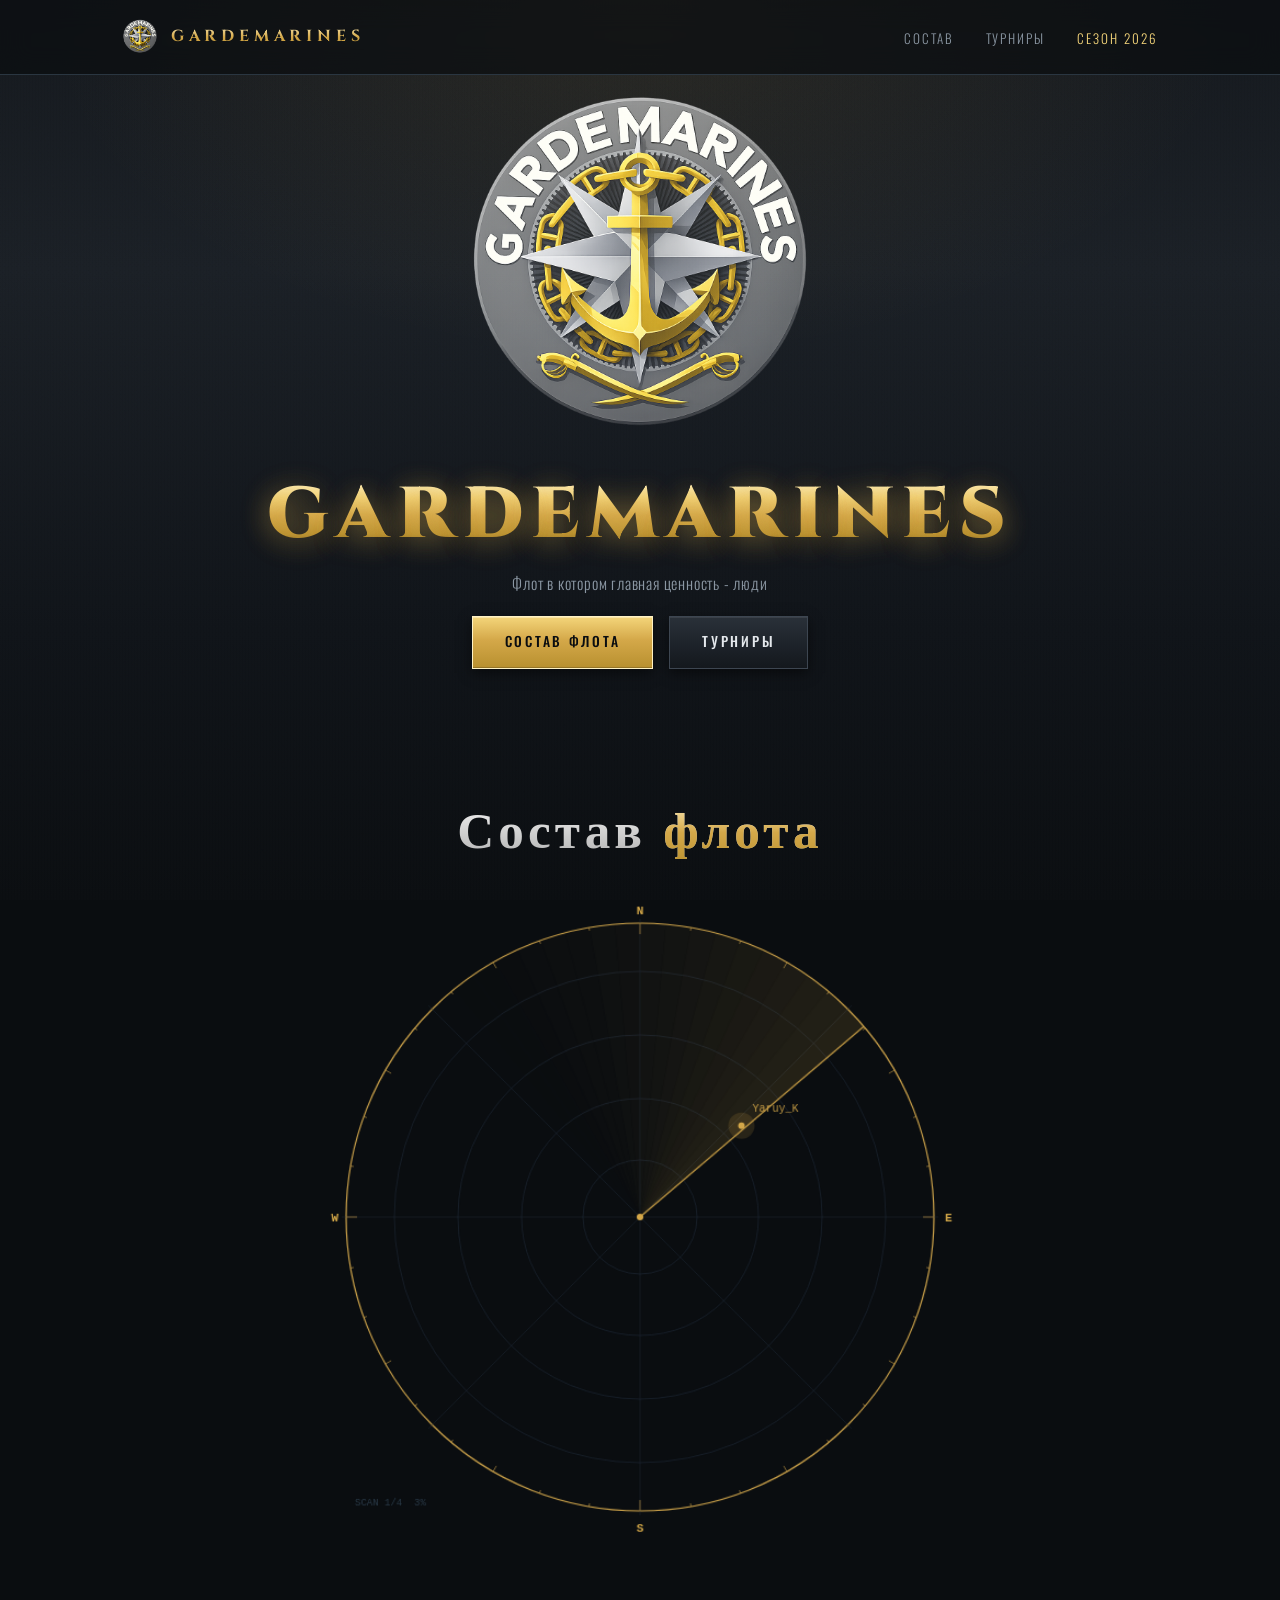
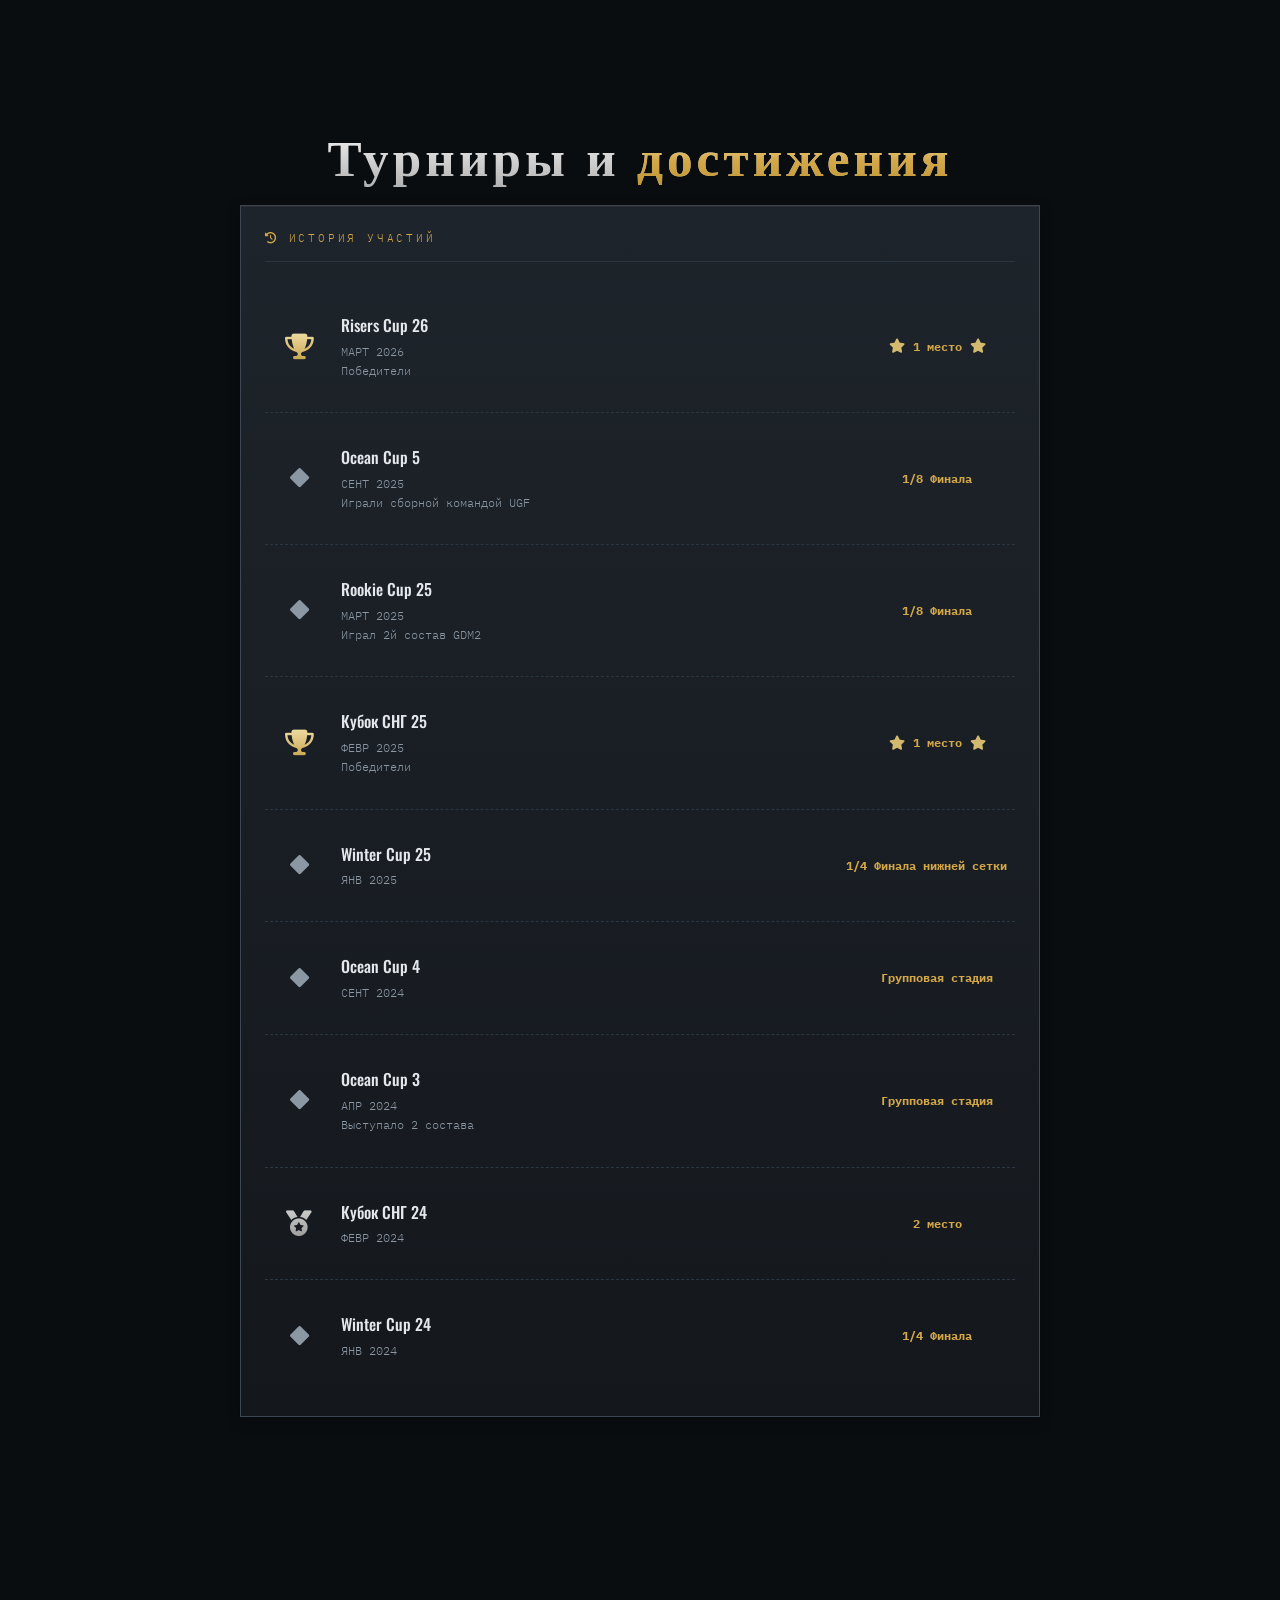
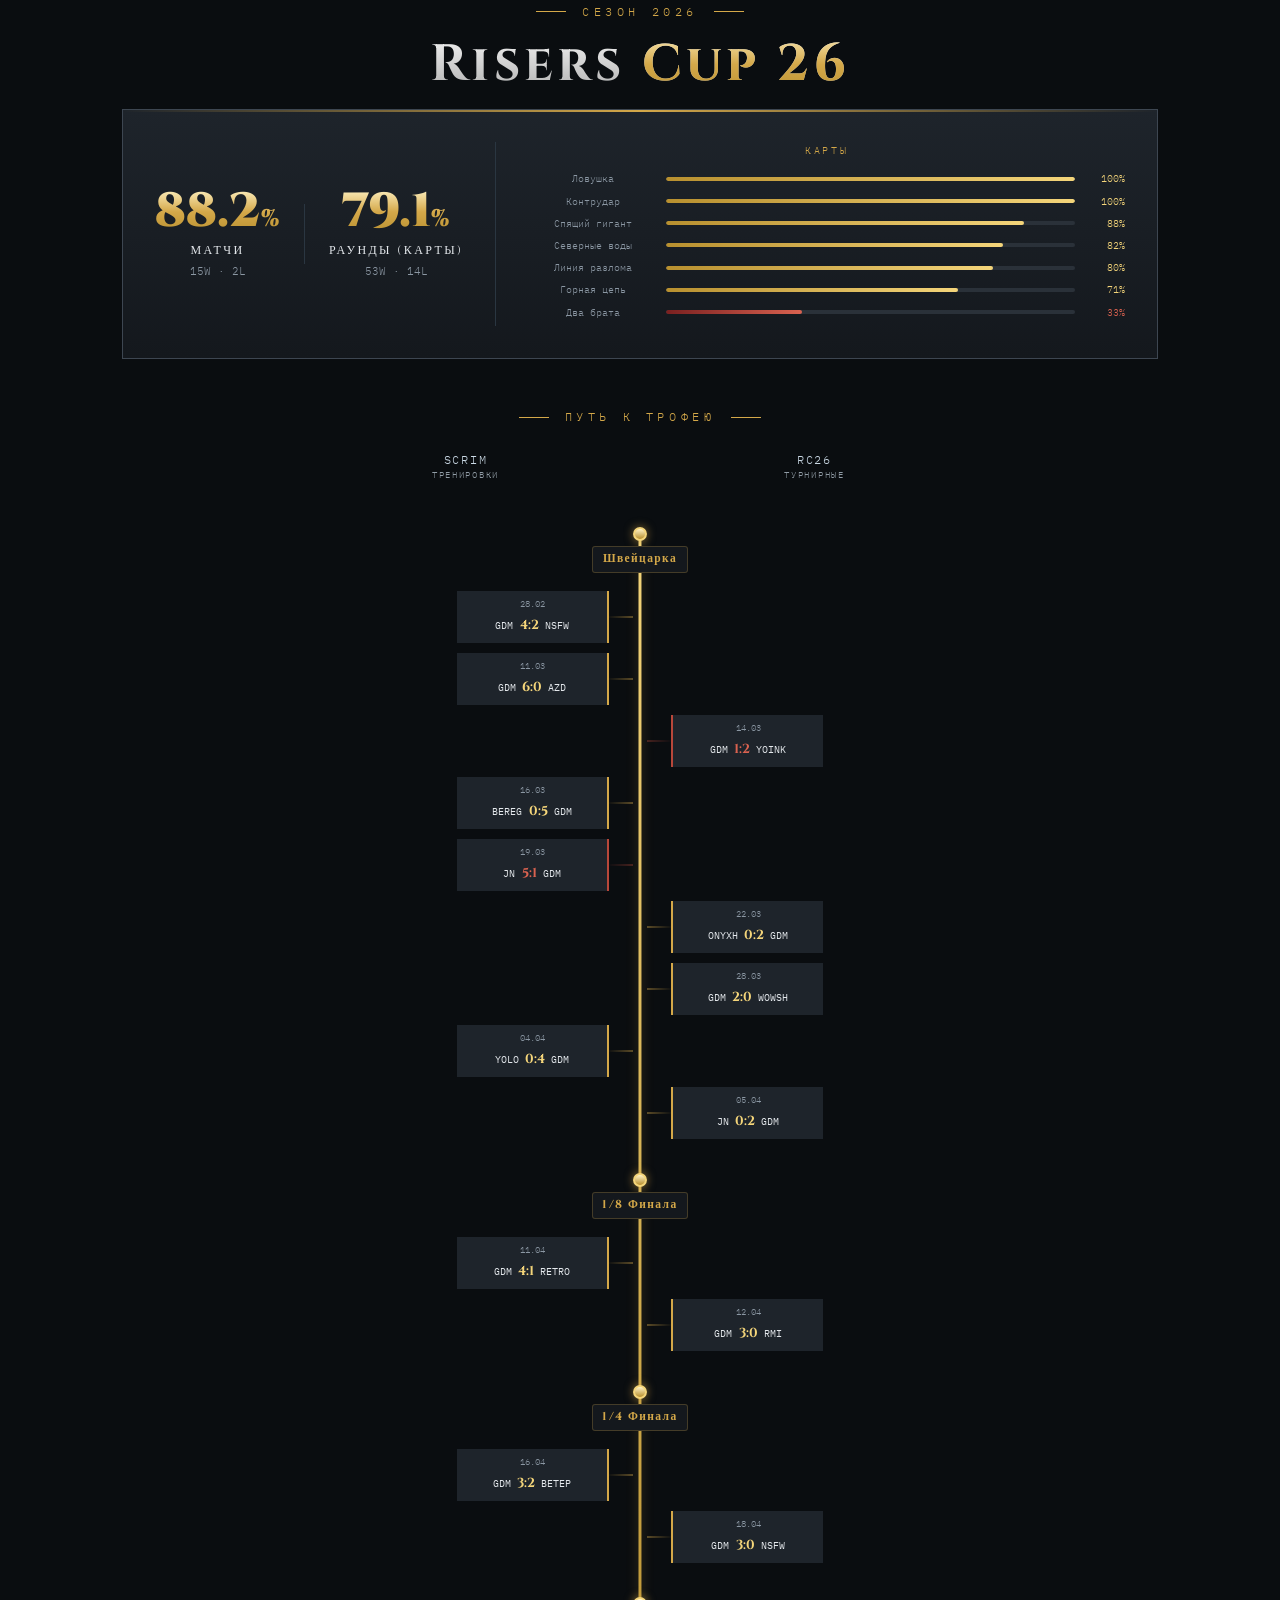
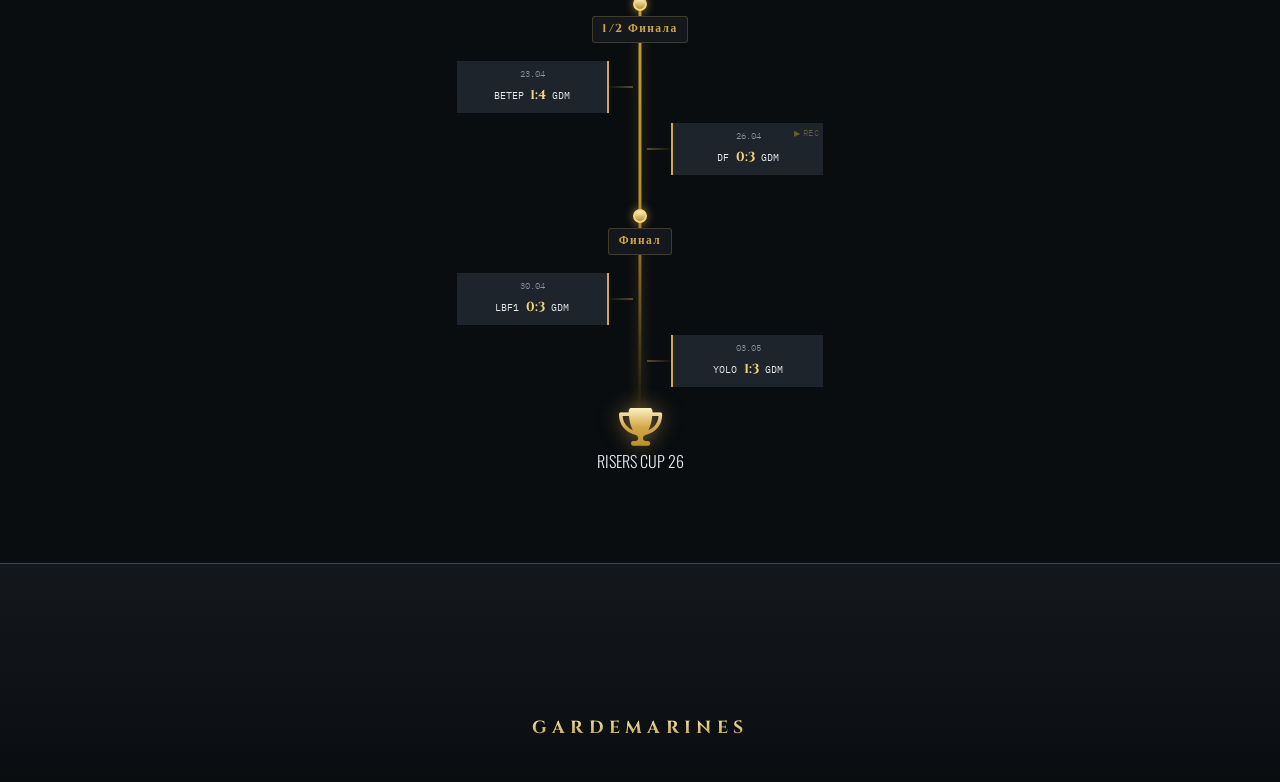
==== commit 9b40d691: "Увеличить отступ подписи sagoyakov_roman- от дуги радара" ====
--- a/index.html
+++ b/index.html
@@ -1382,7 +1382,7 @@
       {nick:'Artemius_od', tier:'all'},
       {nick:'aleksey_449', tier:'all'},
       {nick:'vladimir_chevere', tier:'all'},
-      {nick:'sagoyakov_roman-', tier:'all'},
+      {nick:'sagoyakov_roman-', tier:'all', labelOffsetX:10},
       {nick:'lll_QuaZar_lll', tier:'all'},
       {nick:'Ch3ckm4t1c', tier:'all'},
       {nick:'DENis3040', tier:'all'},
@@ -1408,7 +1408,7 @@
       const rv=r+(Math.random()-0.5)*5;
       dots[idx]={
         x:CX+rv*Math.cos(ang), y:CY+rv*Math.sin(ang),
-        angle:ang, nick:p.nick, tier:'all',
+        angle:ang, nick:p.nick, tier:'all', labelOffsetX:p.labelOffsetX ?? 0,
         bright:0, revealed:false,
         group:idx%3,
       };
@@ -1458,7 +1458,7 @@
       const PAD=30;
       const qx=d.x>CX?1:-1;
       const qy=d.y>CY?1:-1;
-      let tx=d.x+qx*10;
+      let tx=d.x+qx*10+d.labelOffsetX;
       let ty=d.y+qy*13;
       const anchor=qx>0?'left':'right';
       if(anchor==='left'){ if(tx+NW>W-PAD) tx=W-PAD-NW; }
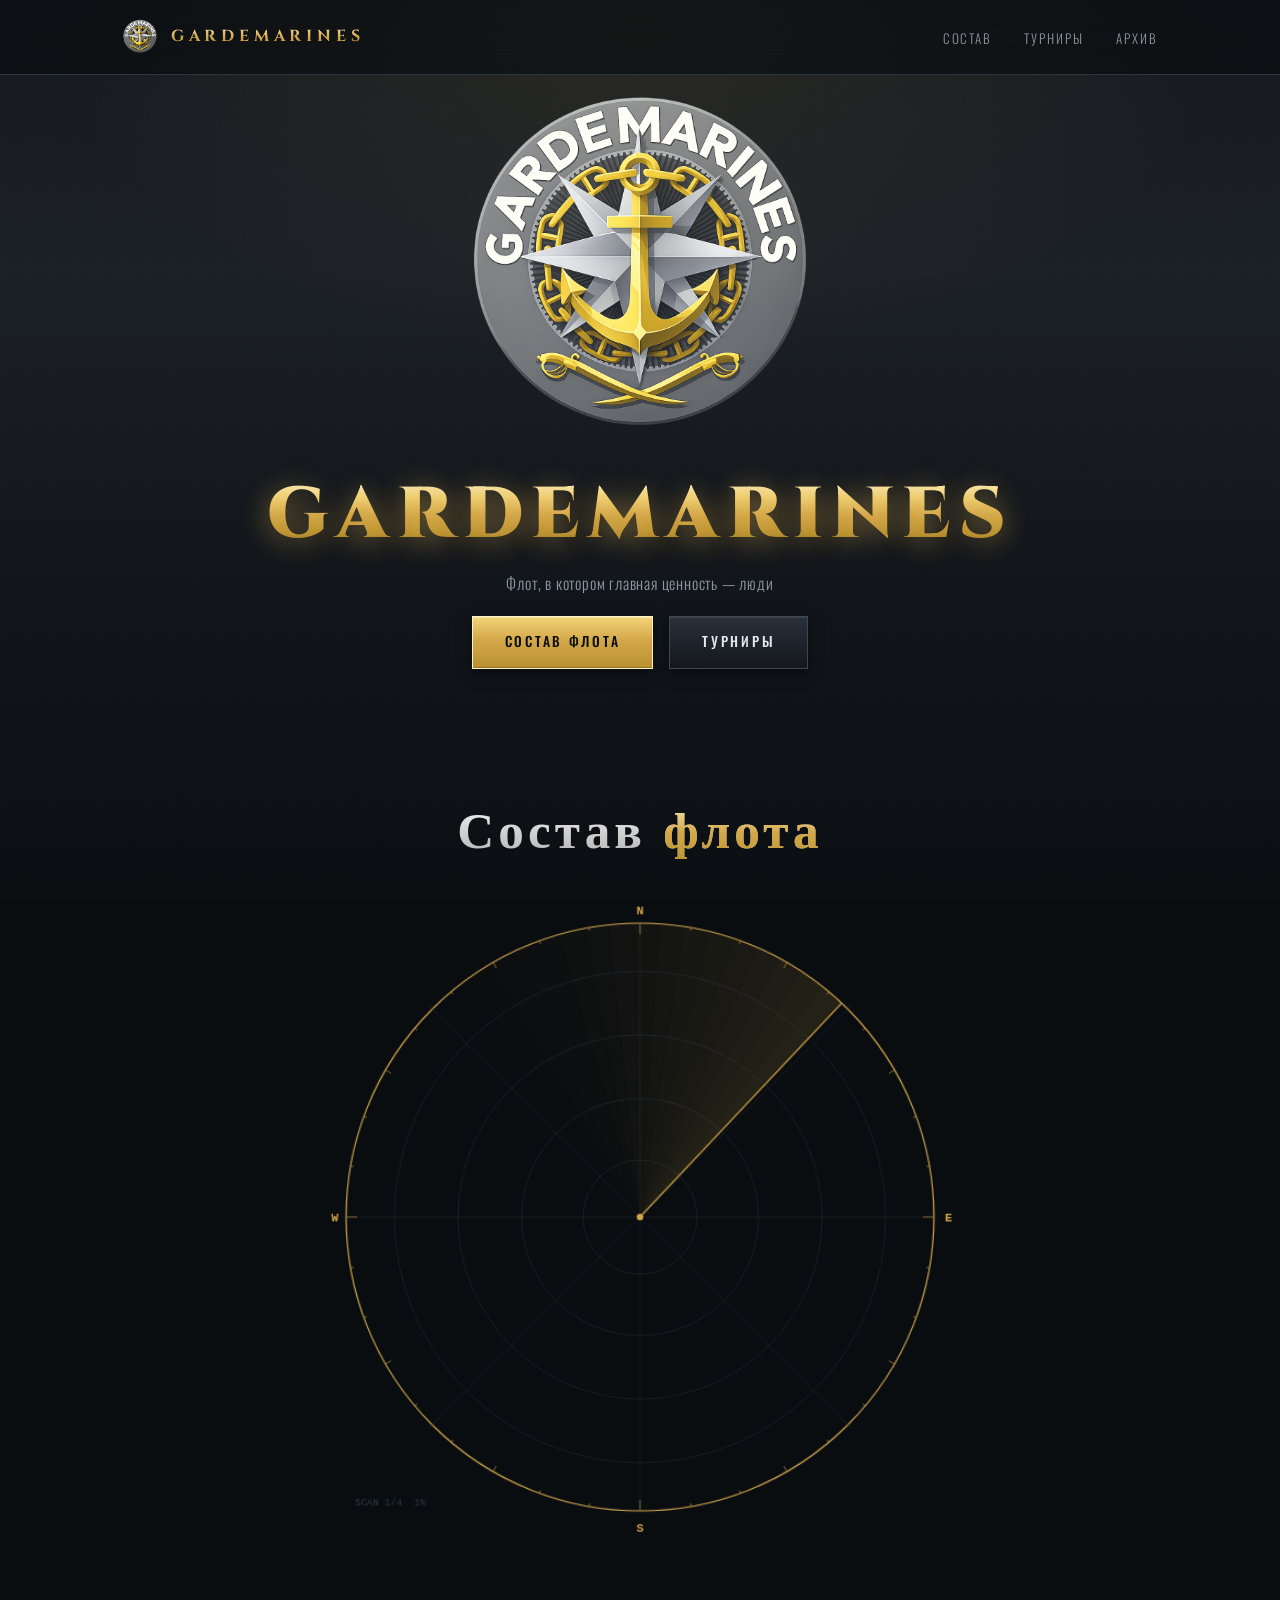
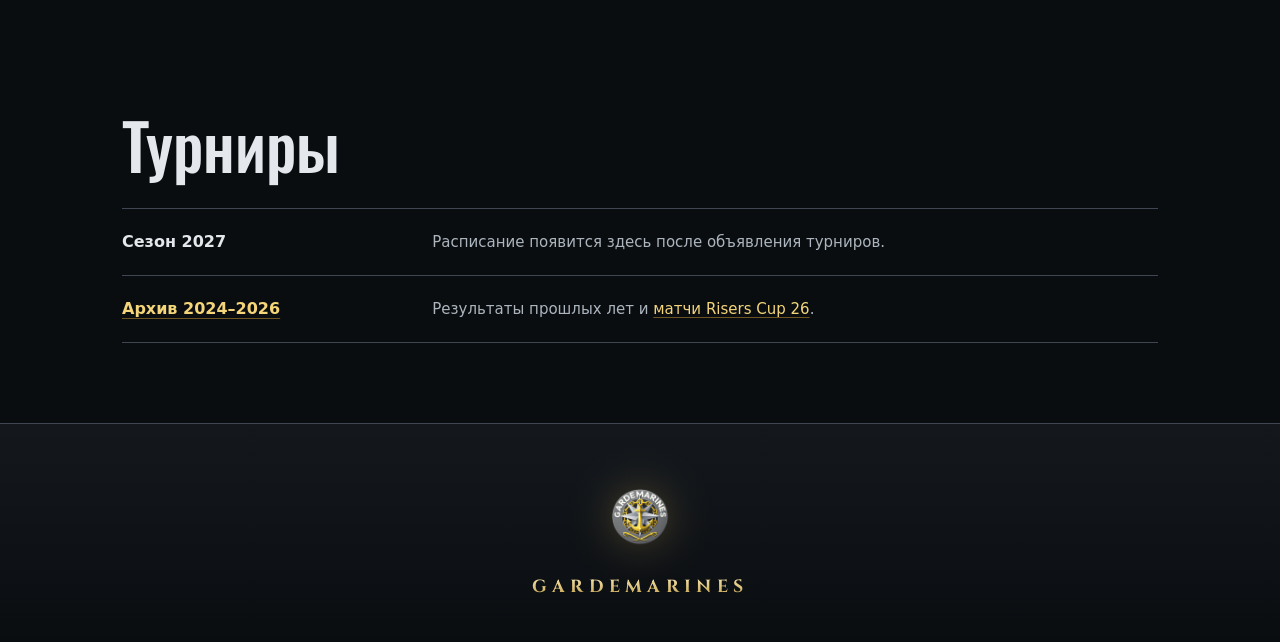
==== commit 9dca066f: "Подготовить раздел турниров к сезону 2027" ====
--- a/index.html
+++ b/index.html
@@ -52,924 +52,14 @@
 <link rel="preconnect" href="https://fonts.googleapis.com">
 <link rel="preconnect" href="https://fonts.gstatic.com" crossorigin>
 <link href="https://fonts.googleapis.com/css2?family=Cinzel:wght@500;700;900&family=Oswald:wght@300;400;500;600&family=IBM+Plex+Mono:wght@400;500&display=swap" rel="stylesheet">
-<style>
-  :root {
-    --steel-darkest: #0a0d10;
-    --steel-dark: #14181d;
-    --steel-mid: #1e242b;
-    --steel-light: #2a3139;
-    --steel-edge: #3d4651;
-    --gold-shadow: #6e5420;
-    --gold-base: #b8902f;
-    --gold: #d4a849;
-    --gold-bright: #f4d57a;
-    --gold-shine: #fff2c4;
-    --text: #e4e8ec;
-    --text-dim: #8b97a3;
-    --line: #2a3641;
-    --content-width: 1100px;
-  }
-
-  * { margin: 0; padding: 0; box-sizing: border-box; }
-  html { scroll-behavior: smooth; }
-
-  body {
-    font-family: 'Oswald', sans-serif;
-    background: var(--steel-darkest);
-    color: var(--text);
-    overflow-x: hidden;
-    font-weight: 300;
-    line-height: 1.6;
-  }
-
-  .metal-bg {
-    position: fixed; inset: 0; z-index: -3;
-    background:
-      radial-gradient(ellipse 1000px 600px at 50% 0%, rgba(212, 168, 73, 0.10) 0%, transparent 60%),
-      linear-gradient(180deg, #14181d 0%, #1a1f25 30%, #0f1318 70%, #0a0d10 100%);
-  }
-  .metal-bg::before {
-    content: ''; position: absolute; inset: 0;
-    background-image:
-      repeating-linear-gradient(90deg, transparent 0px, rgba(255,255,255,0.012) 1px, transparent 2px, rgba(0,0,0,0.02) 3px);
-    opacity: 0.7;
-  }
-  .metal-bg::after {
-    content: ''; position: absolute; inset: 0;
-    background-image: url("data:image/svg+xml,%3Csvg viewBox='0 0 400 400' xmlns='http://www.w3.org/2000/svg'%3E%3Cfilter id='n'%3E%3CfeTurbulence type='fractalNoise' baseFrequency='0.85' numOctaves='2'/%3E%3C/filter%3E%3Crect width='100%25' height='100%25' filter='url(%23n)' opacity='0.4'/%3E%3C/svg%3E");
-    opacity: 0.2; mix-blend-mode: overlay;
-  }
-
-  .particles { position: fixed; inset: 0; z-index: -2; pointer-events: none; overflow: hidden; }
-  .particle { position: absolute; border-radius: 50%; opacity: 0; animation: float linear infinite; }
-  .particle.s { width: 2px; height: 2px; background: var(--gold-bright); box-shadow: 0 0 6px var(--gold), 0 0 12px var(--gold); }
-  .particle.m { width: 3px; height: 3px; background: var(--gold-shine); box-shadow: 0 0 8px var(--gold-bright), 0 0 16px var(--gold); }
-  .particle.l { width: 4px; height: 4px; background: var(--gold-shine); box-shadow: 0 0 10px var(--gold-bright), 0 0 20px var(--gold), 0 0 30px rgba(244, 213, 122, 0.4); }
-  @keyframes float {
-    0% { transform: translateY(105vh) translateX(0); opacity: 0; }
-    8% { opacity: 0.85; }
-    50% { transform: translateY(50vh) translateX(20px); }
-    92% { opacity: 0.85; }
-    100% { transform: translateY(-10vh) translateX(50px); opacity: 0; }
-  }
-
-  nav {
-    position: fixed; top: 0; left: 0; right: 0; z-index: 100;
-    padding: 1.2rem 0;
-    background: rgba(10, 13, 16, 0.7);
-    backdrop-filter: blur(14px);
-    border-bottom: 1px solid var(--line);
-    transition: padding 0.3s, background 0.3s;
-  }
-  nav.scrolled { padding: 0.6rem 0; background: rgba(10, 13, 16, 0.95); }
-  .nav-inner { max-width: var(--content-width); margin: 0 auto; padding: 0 2rem; display: flex; justify-content: space-between; align-items: center; }
-  .nav-brand { display: flex; align-items: center; gap: 0.8rem; text-decoration: none; }
-  .nav-brand img { width: 36px; height: 36px; transition: transform 0.6s; mix-blend-mode: screen; }
-  .nav-brand:hover img { transform: rotate(360deg); }
-  .nav-brand-text {
-    font-family: 'Cinzel', serif; font-weight: 700; font-size: 1rem; letter-spacing: 0.3em;
-    background: linear-gradient(180deg, var(--gold-shine) 0%, var(--gold) 50%, var(--gold-base) 100%);
-    -webkit-background-clip: text; background-clip: text; -webkit-text-fill-color: transparent;
-  }
-  .nav-links { display: flex; gap: 2rem; list-style: none; }
-  .nav-links a {
-    font-family: 'Oswald', sans-serif; font-size: 0.82rem; color: var(--text-dim);
-    text-decoration: none; text-transform: uppercase; letter-spacing: 0.15em;
-    position: relative; padding: 0.3rem 0; transition: color 0.3s;
-  }
-  .nav-links a::after { content: ''; position: absolute; bottom: -2px; left: 0; width: 0; height: 1px; background: linear-gradient(90deg, transparent, var(--gold), transparent); transition: width 0.4s; }
-  .nav-links a:hover { color: var(--gold-bright); }
-  .nav-links a:hover::after { width: 100%; }
-  .nav-cta {
-    font-family: 'Oswald', sans-serif; font-size: 0.78rem; padding: 0.6rem 1.2rem;
-    background: linear-gradient(180deg, var(--gold-bright) 0%, var(--gold) 50%, var(--gold-base) 100%);
-    color: var(--steel-darkest); text-decoration: none; text-transform: uppercase; letter-spacing: 0.15em; font-weight: 500;
-    border: 1px solid var(--gold-shine);
-    box-shadow: inset 0 1px 0 rgba(255, 242, 196, 0.5), 0 4px 12px rgba(0, 0, 0, 0.4);
-    transition: all 0.3s;
-  }
-  .nav-cta:hover { transform: translateY(-1px); box-shadow: inset 0 1px 0 rgba(255,242,196,0.7), 0 0 20px rgba(212,168,73,0.5); }
-
-  .container { max-width: var(--content-width); margin: 0 auto; padding: 0 2rem; }
-
-  .hero { padding: 5.5rem 0 3rem; text-align: center; position: relative; }
-
-  .logo-stage {
-    position: relative;
-    width: min(360px, 62vmin);
-    height: min(360px, 62vmin);
-    margin: 0 auto 2rem;
-    display: flex; align-items: center; justify-content: center;
-    animation: logo-entry 1.6s cubic-bezier(0.2, 0.8, 0.2, 1) backwards;
-  }
-
-  @keyframes logo-entry {
-    0% { opacity: 0; transform: scale(0.7); }
-    100% { opacity: 1; transform: scale(1); }
-  }
-
-  @keyframes glow-pulse {
-    0%, 100% { opacity: 0.7; transform: scale(1); }
-    50% { opacity: 1; transform: scale(1.06); }
-  }
-
-  .logo-img {
-    position: relative;
-    width: 100%;
-    height: 100%;
-    z-index: 2;
-    mix-blend-mode: screen;
-    filter: drop-shadow(0 8px 25px rgba(0, 0, 0, 0.6));
-  }
-
-    100% { opacity: 1; transform: scale(1); }
-  }
-
-  .est-line {
-    font-family: 'IBM Plex Mono', monospace;
-    font-size: 0.72rem; letter-spacing: 0.4em;
-    color: var(--gold); margin-bottom: 1rem;
-    opacity: 0; animation: fade-up 1s 1.2s ease-out forwards;
-  }
-  .est-line span { color: var(--text-dim); }
-
-  @keyframes fade-up {
-    from { opacity: 0; transform: translateY(20px); }
-    to { opacity: 1; transform: translateY(0); }
-  }
-
-  .hero-title {
-    font-family: 'Cinzel', serif; font-weight: 900;
-    font-size: clamp(2.4rem, 6vw, 4.5rem);
-    letter-spacing: 0.12em; line-height: 1;
-    margin-bottom: 1.2rem;
-    opacity: 0; animation: fade-up 1s 1.4s ease-out forwards;
-    background: linear-gradient(180deg, var(--gold-shine) 0%, var(--gold-bright) 25%, var(--gold) 50%, var(--gold-base) 75%, var(--gold-shadow) 100%);
-    -webkit-background-clip: text; background-clip: text; -webkit-text-fill-color: transparent;
-    text-shadow: 0 4px 30px rgba(212, 168, 73, 0.3);
-    position: relative;
-  }
-
-  .hero-title::after {
-    content: 'GARDEMARINES';
-    position: absolute; inset: 0;
-    background: linear-gradient(110deg, transparent 35%, rgba(255,255,255,0.35) 50%, transparent 65%);
-    background-size: 250% 100%;
-    -webkit-background-clip: text; background-clip: text; -webkit-text-fill-color: transparent;
-    animation: shimmer 7s 3s ease-in-out infinite;
-  }
-  @keyframes shimmer {
-    0% { background-position: 250% 0; }
-    50% { background-position: -150% 0; }
-    100% { background-position: -150% 0; }
-  }
-
-  .hero-sub {
-    font-family: 'Oswald', sans-serif; font-weight: 300;
-    font-size: 1rem; color: var(--text-dim);
-    max-width: 580px; margin: 0 auto 1.2rem;
-    letter-spacing: 0.05em;
-    opacity: 0; animation: fade-up 1s 1.6s ease-out forwards;
-  }
-
-  .hero-motto {
-    font-family: 'Cinzel', serif; font-style: italic;
-    font-size: 0.95rem; color: var(--gold);
-    letter-spacing: 0.2em; margin-bottom: 2rem;
-    opacity: 0; animation: fade-up 1s 1.8s ease-out forwards;
-  }
-
-  .hero-buttons {
-    display: flex; gap: 1rem; flex-wrap: wrap; justify-content: center;
-    opacity: 0; animation: fade-up 1s 2s ease-out forwards;
-  }
-
-  .btn {
-    font-family: 'Oswald', sans-serif; font-size: 0.85rem;
-    padding: 0.9rem 2rem; cursor: pointer; text-decoration: none;
-    text-transform: uppercase; letter-spacing: 0.2em; font-weight: 500;
-    transition: all 0.3s;
-    display: inline-flex; align-items: center; gap: 0.6rem;
-    position: relative; overflow: hidden;
-  }
-  .btn-gold {
-    background: linear-gradient(180deg, var(--gold-bright) 0%, var(--gold) 45%, var(--gold-base) 100%);
-    color: var(--steel-darkest); border: 1px solid var(--gold-shine);
-    box-shadow: inset 0 1px 0 rgba(255,242,196,0.6), inset 0 -1px 0 rgba(0,0,0,0.2), 0 4px 12px rgba(0,0,0,0.5);
-  }
-  .btn-gold::before { content: ''; position: absolute; inset: 0; background: linear-gradient(110deg, transparent 30%, rgba(255,255,255,0.4) 50%, transparent 70%); transform: translateX(-100%); transition: transform 0.6s; }
-  .btn-gold:hover::before { transform: translateX(100%); }
-  .btn-gold:hover { transform: translateY(-2px); box-shadow: inset 0 1px 0 rgba(255,242,196,0.8), 0 0 25px rgba(212,168,73,0.6); }
-  .btn-steel { background: linear-gradient(180deg, var(--steel-light) 0%, var(--steel-mid) 50%, var(--steel-dark) 100%); color: var(--text); border: 1px solid var(--steel-edge); box-shadow: inset 0 1px 0 rgba(255,255,255,0.08), 0 4px 12px rgba(0,0,0,0.5); }
-  .btn-steel:hover { border-color: var(--gold); color: var(--gold-bright); transform: translateY(-2px); }
-
-  section.block { padding: 5.5rem 0; text-align: center; position: relative; }
-  .section-tag { font-family: 'IBM Plex Mono', monospace; font-size: 0.72rem; color: var(--gold); letter-spacing: 0.4em; text-transform: uppercase; margin-bottom: 1rem; display: inline-flex; align-items: center; gap: 1rem; }
-  .section-tag::before, .section-tag::after { content: ''; width: 30px; height: 1px; background: var(--gold); }
-  .section-title { font-family: 'Cinzel', serif; font-weight: 700; font-size: clamp(2rem, 4vw, 3.2rem); letter-spacing: 0.08em; line-height: 1.1; margin-bottom: 1rem; background: linear-gradient(180deg, #f0f0f0 0%, #b0b0b0 100%); -webkit-background-clip: text; background-clip: text; -webkit-text-fill-color: transparent; }
-  .section-title em { font-style: normal; background: linear-gradient(180deg, var(--gold-shine) 0%, var(--gold) 50%, var(--gold-base) 100%); -webkit-background-clip: text; background-clip: text; -webkit-text-fill-color: transparent; }
-  .section-sub { font-family: 'Oswald', sans-serif; font-weight: 300; font-size: 1rem; color: var(--text-dim); margin-bottom: 3rem; letter-spacing: 0.05em; }
-
-  .roster-table { width: 100%; border-collapse: collapse; text-align: left; background: linear-gradient(180deg, var(--steel-mid) 0%, var(--steel-dark) 100%); border: 1px solid var(--steel-edge); box-shadow: inset 0 1px 0 rgba(255,255,255,0.04), 0 4px 20px rgba(0,0,0,0.3); }
-  .roster-table thead { background: linear-gradient(180deg, var(--steel-light), var(--steel-mid)); border-bottom: 2px solid var(--gold); }
-  .roster-table th { padding: 1.1rem 1.2rem; font-family: 'IBM Plex Mono', monospace; font-size: 0.7rem; text-transform: uppercase; letter-spacing: 0.2em; color: var(--gold); font-weight: 500; }
-  .roster-table td { padding: 1rem 1.2rem; border-bottom: 1px solid var(--line); font-family: 'Oswald', sans-serif; font-size: 0.95rem; transition: all 0.3s; }
-  .roster-table tbody tr { opacity: 0; transform: translateX(-20px); transition: opacity 0.5s ease-out, transform 0.5s ease-out; }
-  .roster-table tbody tr.shown { opacity: 1; transform: translateX(0); }
-  .roster-table tbody tr:hover td { background: rgba(212, 168, 73, 0.05); color: var(--gold-bright); }
-  .roster-table tbody tr.cmd td { background: linear-gradient(90deg, rgba(212,168,73,0.12) 0%, transparent 70%); border-left: 3px solid var(--gold); }
-  .roster-table tbody tr.cmd:hover td { background: linear-gradient(90deg, rgba(212,168,73,0.18) 0%, rgba(212,168,73,0.03) 70%); }
-  .rank-badge { display: inline-block; padding: 0.3rem 0.7rem; background: var(--steel-darkest); border: 1px solid var(--steel-edge); font-family: 'IBM Plex Mono', monospace; font-size: 0.7rem; color: var(--gold); letter-spacing: 0.1em; text-transform: uppercase; }
-  .rank-badge.cmd { background: linear-gradient(180deg, var(--gold-bright), var(--gold-base)); color: var(--steel-darkest); border-color: var(--gold-shine); box-shadow: inset 0 1px 0 rgba(255,242,196,0.6); }
-  .nick { color: var(--text); font-weight: 500; }
-  .role { color: var(--text-dim); font-style: italic; font-size: 0.9rem; }
-  .stat-num { color: var(--gold-bright); font-family: 'IBM Plex Mono', monospace; font-size: 0.85rem; }
-
-  .tour-grid { display: block; text-align: left; max-width: 800px; margin: 0 auto; }
-  .tour-list { background: linear-gradient(180deg, var(--steel-mid) 0%, var(--steel-dark) 100%); border: 1px solid var(--steel-edge); padding: 1.5rem; box-shadow: inset 0 1px 0 rgba(255,255,255,0.04), 0 4px 12px rgba(0,0,0,0.3); }
-  .tour-list-title { font-family: 'IBM Plex Mono', monospace; font-size: 0.7rem; color: var(--gold); letter-spacing: 0.25em; text-transform: uppercase; margin-bottom: 1.2rem; padding-bottom: 0.8rem; border-bottom: 1px solid var(--line); }
-  .tour-item { display: grid; grid-template-columns: 52px 1fr auto; gap: 1rem; padding: 1.2rem 0.5rem; border-bottom: 1px dashed var(--line); align-items: center; min-height: 80px; transition: all 0.3s; }
-  .tour-item:hover { padding-left: 1.3rem; background: linear-gradient(90deg, rgba(212,168,73,0.06), transparent); }
-
-  .tour-item:last-child { border-bottom: none; }
-
-  .tour-medal { font-family: 'Cinzel', serif; font-weight: 900; font-size: 1.6rem; text-align: center; line-height: 1; }
-  .tour-medal.gold { background: linear-gradient(180deg, var(--gold-shine), var(--gold-base)); -webkit-background-clip: text; background-clip: text; -webkit-text-fill-color: transparent; }
-  .tour-medal.silver { background: linear-gradient(180deg, #e0e0e0, #888888); -webkit-background-clip: text; background-clip: text; -webkit-text-fill-color: transparent; }
-  .tour-medal.bronze { background: linear-gradient(180deg, #d49b6a, #7a4f2f); -webkit-background-clip: text; background-clip: text; -webkit-text-fill-color: transparent; }
-  .tour-medal.part { color: var(--text-dim); font-size: 1.2rem; }
-  .tour-item > * { display:flex; align-items:center; }
-  .tour-medal { justify-content:center; padding: 0.8rem 0; }
-  .tour-info { flex-direction:column; align-items:flex-start; justify-content:center; padding: 0.8rem 0; }
-  .tour-place-wrap { justify-content:center; padding: 0.8rem 0.5rem; }
-
-  .tour-info h4 { font-family: 'Oswald', sans-serif; font-weight: 500; font-size: 1rem; margin-bottom: 0.2rem; }
-  .tour-info p { font-family: 'IBM Plex Mono', monospace; font-size: 0.75rem; color: var(--text-dim); }
-  .tour-place { font-family: 'Cinzel', serif; font-weight: 700; font-size: 1rem; color: var(--gold); min-width: 80px;
- 
-}
-
-  .achievements { display: grid; grid-template-columns: repeat(2, 1fr); gap: 0.8rem; align-content: start; }
-  .achievement { background: linear-gradient(180deg, var(--steel-mid) 0%, var(--steel-dark) 100%); border: 1px solid var(--steel-edge); padding: 1.2rem; text-align: center; transition: all 0.3s; position: relative; overflow: hidden; box-shadow: inset 0 1px 0 rgba(255,255,255,0.04), 0 2px 8px rgba(0,0,0,0.3); }
-  .achievement::before { content: ''; position: absolute; inset: 0; background: radial-gradient(circle at center, rgba(212,168,73,0.15), transparent 60%); opacity: 0; transition: opacity 0.4s; }
-  .achievement:hover { border-color: var(--gold); transform: translateY(-3px); box-shadow: inset 0 1px 0 rgba(255,255,255,0.08), 0 8px 20px rgba(0,0,0,0.5), 0 0 25px rgba(212,168,73,0.2); }
-  .achievement:hover::before { opacity: 1; }
-  .achievement-icon { font-size: 1.8rem; margin-bottom: 0.5rem; display: block; background: linear-gradient(180deg, var(--gold-shine), var(--gold-base)); -webkit-background-clip: text; background-clip: text; -webkit-text-fill-color: transparent; position: relative; z-index: 1; }
-  .achievement-title { font-family: 'Oswald', sans-serif; font-weight: 500; font-size: 0.85rem; color: var(--text); margin-bottom: 0.3rem; position: relative; z-index: 1; }
-  .achievement-desc { font-family: 'IBM Plex Mono', monospace; font-size: 0.7rem; color: var(--text-dim); position: relative; z-index: 1; }
-
-  .schedule { text-align: left; }
-  .sched-row { display: grid; grid-template-columns: 100px 1fr 130px 130px; gap: 1.5rem; padding: 1.4rem 1.8rem; background: linear-gradient(90deg, var(--steel-dark) 0%, var(--steel-mid) 100%); border: 1px solid var(--steel-edge); border-left: 3px solid var(--gold); margin-bottom: 0.8rem; align-items: center; transition: all 0.3s; box-shadow: inset 0 1px 0 rgba(255,255,255,0.04), 0 2px 6px rgba(0,0,0,0.3); }
-  .sched-row:hover { transform: translateX(6px); border-left-color: var(--gold-bright); box-shadow: inset 0 1px 0 rgba(255,255,255,0.08), 0 0 20px rgba(212,168,73,0.15); }
-  .sched-date { font-family: 'Cinzel', serif; font-weight: 700; text-align: center; border-right: 1px solid var(--line); padding-right: 1rem; }
-  .sched-date .d { font-size: 2.2rem; line-height: 1; background: linear-gradient(180deg, var(--gold-shine), var(--gold-base)); -webkit-background-clip: text; background-clip: text; -webkit-text-fill-color: transparent; }
-  .sched-date .m { font-family: 'IBM Plex Mono', monospace; font-size: 0.7rem; color: var(--text-dim); margin-top: 0.3rem; letter-spacing: 0.2em; }
-  .sched-info h4 { font-family: 'Oswald', sans-serif; font-weight: 500; font-size: 1.05rem; margin-bottom: 0.3rem; }
-  .sched-info p { font-family: 'Oswald', sans-serif; font-weight: 300; font-size: 0.88rem; color: var(--text-dim); }
-  .sched-time { font-family: 'IBM Plex Mono', monospace; color: var(--gold-bright); font-size: 0.9rem; }
-  .sched-tag { font-family: 'Oswald', sans-serif; font-size: 0.72rem; padding: 0.4rem 0.9rem; text-transform: uppercase; letter-spacing: 0.15em; text-align: center; font-weight: 500; }
-  .sched-tag.battle { background: rgba(184,71,58,0.15); color: #d96250; border: 1px solid #d96250; }
-  .sched-tag.train { background: rgba(212,168,73,0.1); color: var(--gold); border: 1px solid var(--gold-base); }
-  .sched-tag.event { background: rgba(74,139,139,0.15); color: #6cb1b1; border: 1px solid #6cb1b1; }
-
-  .recruit { background: radial-gradient(circle at 30% 50%, rgba(212,168,73,0.08), transparent 70%), linear-gradient(180deg, var(--steel-mid) 0%, var(--steel-dark) 100%); border: 1px solid var(--gold-base); padding: 0; display: grid; grid-template-columns: 1fr 1fr; text-align: left; box-shadow: inset 0 1px 0 rgba(255,255,255,0.06), 0 10px 30px rgba(0,0,0,0.4); position: relative; overflow: hidden; }
-  .recruit::before { content: ''; position: absolute; top: 0; left: 0; right: 0; height: 2px; background: linear-gradient(90deg, transparent, var(--gold), transparent); }
-  .recruit-l { padding: 2.5rem; border-right: 1px solid var(--steel-edge); }
-  .recruit-l h3 { font-family: 'Cinzel', serif; font-weight: 700; font-size: 1.8rem; margin-bottom: 1.2rem; letter-spacing: 0.05em; background: linear-gradient(180deg, var(--gold-shine) 0%, var(--gold) 50%, var(--gold-base) 100%); -webkit-background-clip: text; background-clip: text; -webkit-text-fill-color: transparent; }
-  .recruit-l p { color: var(--text-dim); margin-bottom: 1.2rem; font-weight: 300; line-height: 1.7; font-size: 0.95rem; }
-  .recruit-r { padding: 2.5rem; }
-  .req-list { list-style: none; }
-  .req-list li { padding: 0.9rem 0; border-bottom: 1px dashed var(--line); display: flex; justify-content: space-between; align-items: center; font-family: 'IBM Plex Mono', monospace; font-size: 0.85rem; }
-  .req-list li:last-child { border-bottom: none; }
-  .req-list .key { color: var(--text-dim); text-transform: uppercase; letter-spacing: 0.1em; font-size: 0.75rem; }
-  .req-list .val { color: var(--gold-bright); font-weight: 500; }
-
-  footer { padding: 4rem 0 2rem; border-top: 1px solid var(--steel-edge); background: linear-gradient(180deg, var(--steel-dark) 0%, var(--steel-darkest) 100%); text-align: center; }
-  .foot-logo { width: 60px; margin-bottom: 1.2rem; mix-blend-mode: screen; filter: drop-shadow(0 0 20px rgba(212,168,73,0.3)); }
-  .foot-name { font-family: 'Cinzel', serif; font-weight: 700; font-size: 1.1rem; letter-spacing: 0.3em; background: linear-gradient(180deg, var(--gold-shine) 0%, var(--gold-base) 100%); -webkit-background-clip: text; background-clip: text; -webkit-text-fill-color: transparent; margin-bottom: 0.5rem; }
-  .foot-tagline { font-family: 'Oswald', sans-serif; font-weight: 300; font-style: italic; color: var(--text-dim); font-size: 0.88rem; margin-bottom: 2rem; }
-  .foot-links { display: flex; justify-content: center; gap: 1.8rem; list-style: none; margin-bottom: 2rem; flex-wrap: wrap; }
-  .foot-links a { font-family: 'Oswald', sans-serif; font-size: 0.82rem; color: var(--text-dim); text-decoration: none; text-transform: uppercase; letter-spacing: 0.15em; transition: color 0.3s; }
-  .foot-links a:hover { color: var(--gold-bright); }
-  .foot-bottom { padding-top: 2rem; border-top: 1px solid var(--line); font-family: 'IBM Plex Mono', monospace; font-size: 0.72rem; color: var(--text-dim); }
-
-  .reveal { opacity: 0; transform: translateY(30px); transition: opacity 0.8s ease-out, transform 0.8s ease-out; }
-  .reveal.visible { opacity: 1; transform: translateY(0); }
-
-  @media (max-width: 900px) {
-
-    .nav-inner { padding: 0 1rem; }
-    .nav-links { display: none; }
-
-    .tour-item {
-      grid-template-columns: 36px 1fr auto !important;
-      min-height: auto !important;
-      padding: 0.9rem 0 !important;
-      gap: 0.6rem !important;
-    }
-    .tour-medal { font-size: 1.1rem !important; }
-    .tour-info h4 { font-size: 0.9rem; }
-    .tour-info p { font-size: 0.72rem; }
-    .tour-place { font-size: 0.78rem; min-width: 60px; white-space: nowrap;
- 
-}
-
-    .container { padding: 0 1rem; }
-    section.block { padding: 3rem 0; }
-
-    .hero { padding: 5rem 0 2.5rem; }
-    .hero-title { font-size: clamp(2rem, 10vw, 3.5rem); }
-    .hero-sub { font-size: 0.95rem; }
-    .hero-buttons { flex-direction: column; align-items: center; }
-    .hero-buttons .btn { width: 100%; max-width: 280px; text-align: center; justify-content: center; }
-
-    .logo-stage { width: min(280px, 70vmin); height: min(280px, 70vmin); }
-
-    #radarCanvas { max-width: 100% !important; }
-
-    .tour-item { grid-template-columns: 40px 1fr auto; gap: 0.6rem; padding: 0.8rem 0; }
-    .tour-place { font-size: 0.85rem; min-width: auto;
- 
-}
-    .tour-info h4 { font-size: 0.9rem; }
-    .tour-info p { font-size: 0.75rem; }
-    .tour-medal { font-size: 1.2rem; }
-
-    .section-title { font-size: clamp(1.8rem, 7vw, 3rem); }
-
-    footer { padding: 2.5rem 0 1.5rem; }
-    .foot-name { font-size: 1rem; }
-  }
-
-  @media (max-width: 480px) {
-    .hero-title { font-size: clamp(1.8rem, 9vw, 2.8rem); letter-spacing: 0.06em; }
-    .logo-stage { width: min(240px, 65vmin); height: min(240px, 65vmin); }
-    .tour-item { grid-template-columns: 32px 1fr; gap: 0.5rem; }
-    .tour-place { grid-column: 2; font-size: 0.8rem;
- 
-}
-    .nav-brand-text { font-size: 0.85rem; letter-spacing: 0.15em; }
-  }
-
-  .nav-season { color: var(--gold-bright) !important; }
-
-  #season { text-align: center; }
-
-  .season-grid {
-    display: grid;
-    grid-template-columns: repeat(3, 1fr);
-    gap: 1px;
-    background: var(--line);
-    border: 1px solid var(--steel-edge);
-    margin-bottom: 3rem;
-    box-shadow: 0 4px 20px rgba(0,0,0,0.3);
-    position: relative;
-  }
-  .season-grid::before {
-    content:''; position:absolute; top:0; left:0; right:0; height:2px;
-    background: linear-gradient(90deg, transparent, var(--gold), transparent);
-  }
-  .season-cell {
-    background: linear-gradient(180deg, var(--steel-mid) 0%, var(--steel-dark) 100%);
-    padding: 1.8rem 1rem;
-    text-align: center;
-  }
-  .season-cell-label {
-    font-family: 'IBM Plex Mono', monospace;
-    font-size: 0.65rem; color: var(--text-dim);
-    text-transform: uppercase; letter-spacing: 0.2em;
-    margin-bottom: 0.8rem;
-  }
-  .season-cell-val {
-    font-family: 'Cinzel', serif; font-weight: 900;
-    font-size: 2.2rem; line-height: 1;
-    margin-bottom: 0.4rem;
-    background: linear-gradient(180deg, #e8e8e8 0%, #888 100%);
-    -webkit-background-clip: text; background-clip: text; -webkit-text-fill-color: transparent;
-  }
-  .season-cell-val.gold {
-    background: linear-gradient(180deg, var(--gold-shine) 0%, var(--gold) 50%, var(--gold-base) 100%);
-    -webkit-background-clip: text; background-clip: text; -webkit-text-fill-color: transparent;
-  }
-  .season-cell-sub {
-    font-family: 'IBM Plex Mono', monospace;
-    font-size: 0.7rem; color: var(--text-dim);
-  }
-
-  @media(max-width:900px){
-    .season-grid { grid-template-columns: 1fr; }
-    .season-cell { padding: 1.2rem 1rem; }
-    .season-cell-val { font-size: 1.8rem; }
-  }
-
-  .vroad-title {
-    font-family:'IBM Plex Mono',monospace; font-size:0.72rem;
-    color:var(--gold); letter-spacing:0.25em; text-transform:uppercase;
-    margin-bottom:2rem; display:inline-flex; align-items:center; gap:1rem;
-  }
-  .vroad-title::before,.vroad-title::after { content:''; width:30px; height:1px; background:var(--gold); }
-
-  .vroad {
-    display:grid;
-    grid-template-columns: 1fr 48px 1fr;
-    gap:0;
-    position:relative;
-    max-width:700px;
-    margin:0 auto 2rem;
-  }
-
-  .vroad-line {
-    position:relative;
-    display:flex; flex-direction:column; align-items:center;
-  }
-  .vroad-line::before {
-    content:'';
-    position:absolute;
-    top:0; bottom:0; left:50%;
-    width:3px;
-    background: linear-gradient(180deg,
-      transparent,
-      var(--gold-base) 3%,
-      var(--gold-bright) 50%,
-      var(--gold-base) 97%,
-      transparent
-    );
-    box-shadow: 0 0 12px rgba(212,168,73,0.35);
-    transform:translateX(-50%);
-  }
-
-  .vroad-node {
-    width:12px; height:12px; border-radius:50%; z-index:2; flex-shrink:0;
-    background: linear-gradient(180deg, var(--gold-shine), var(--gold-base));
-    border:2px solid var(--gold-bright);
-    box-shadow:0 0 8px rgba(212,168,73,0.6);
-    margin:0 auto;
-  }
-  .vroad-node.dim {
-    background:var(--steel-mid);
-    border-color:var(--steel-edge);
-    box-shadow:none;
-  }
-
-  .vroad-stage-name {
-    font-family:'Cinzel',serif; font-weight:700; font-size:0.68rem;
-    color:var(--gold); letter-spacing:0.1em; white-space:nowrap;
-    text-align:center; margin:0.3rem 0;
-  }
-  .vroad-node.dim + .vroad-stage-name { color:var(--text-dim); }
-
-  .vroad-row {
-    display:contents;
-  }
-
-  .vroad-col-rc { 
-    display:flex; flex-direction:column; gap:4px;
-    padding:0.6rem 0 0.6rem 0.8rem;
-    justify-content:center;
-  }
-  .vroad-col-scrim { 
-    display:flex; flex-direction:column; gap:4px;
-    padding:0.6rem 0.8rem 0.6rem 0;
-    justify-content:center;
-    align-items:flex-end;
-  }
-
-  .vm {
-    font-family:'IBM Plex Mono',monospace; font-size:0.68rem;
-    padding:0.25rem 0.5rem;
-    display:flex; gap:0.5rem; align-items:center;
-    background:var(--steel-mid);
-    white-space:nowrap;
-    border-left:2px solid var(--gold);
-    position:relative;
-  }
-  .vroad-col-scrim .vm {
-    border-left:none;
-    border-right:2px solid rgba(212,168,73,0.4);
-    flex-direction:row-reverse;
-    opacity:0.78;
-  }
-  .vm.loss { border-left-color:#b8473a; }
-  .vm.loss .vm-score { color:#d96250; }
-  .vroad-col-scrim .vm.loss { border-right-color:#b8473a; border-left:none; }
-  .vm.dim { border-left-color:var(--steel-edge); border-style:dashed; opacity:0.55; }
-
-  .vm::after {
-    content:''; position:absolute;
-    right:-9px; top:50%;
-    width:9px; height:1px;
-    background:var(--gold-base);
-    opacity:0.5;
-  }
-  .vroad-col-scrim .vm::after {
-    left:-9px; right:auto;
-  }
-  .vm.dim::after { background:var(--steel-edge); }
-
-  .vm-opp { color:var(--text); }
-  .vm-score { color:var(--gold-bright); font-weight:700; flex-shrink:0; }
-
-  .vroad-trophy {
-    text-align:center; font-size:2.5rem;
-    padding:1rem 0 0.5rem;
-    filter:drop-shadow(0 0 12px rgba(212,168,73,0.5));
-    animation:trophyGlow 3s ease-in-out infinite;
-    grid-column:1/-1;
-  }
-  @keyframes trophyGlow {
-    0%,100%{filter:drop-shadow(0 0 8px rgba(212,168,73,0.4));}
-    50%{filter:drop-shadow(0 0 20px rgba(212,168,73,0.8));}
-  }
-
-  .vroad-legend {
-    display:flex; gap:1.5rem; flex-wrap:wrap; justify-content:center;
-    font-family:'IBM Plex Mono',monospace; font-size:0.63rem; color:var(--text-dim);
-    max-width:700px; margin:0 auto;
-    padding-top:1rem; border-top:1px solid var(--line);
-  }
-  .vroad-legend span { display:flex; align-items:center; gap:0.5rem; }
-  .vl-bar { display:inline-block; width:12px; height:2px; }
-  .vl-bar.gold { background:var(--gold); }
-  .vl-bar.dim  { background:var(--steel-edge); }
-  .vl-bar.red  { background:#b8473a; }
-
-  @media(max-width:600px){
-    .vroad { grid-template-columns:1fr 36px 1fr; }
-    .vm { font-size:0.6rem; padding:0.2rem 0.35rem; }
-  }
-
-  .timeline-wrap {
-    max-width: 680px;
-    margin: 2rem auto 0;
-    padding: 0 1rem;
-    position: relative;
-  }
-
-  .timeline-wrap::before {
-    content: '';
-    position: absolute;
-    top: 20px; bottom: 50px;
-    left: 50%;
-    width: 3px;
-    transform: translateX(-50%);
-    background: linear-gradient(180deg, var(--gold-bright), var(--gold-base) 85%, transparent);
-    box-shadow: 0 0 12px rgba(212,168,73,0.35);
-    z-index: 0;
-  }
-
-  .timeline-stage { margin-bottom: 1rem; }
-  .timeline-stage.dim .tl-label { color: var(--text-dim); }
-
-  .tl-row {
-    display: grid;
-    grid-template-columns: 1fr 50px 1fr;
-    align-items: center;
-    min-height: 36px;
-    position: relative;
-    z-index: 1;
-  }
-
-  .tl-header-row { min-height: 72px; }
-
-  .tl-spine-node {
-    display: flex; flex-direction: column; align-items: center;
-    position: relative; z-index: 2;
-  }
-
-  .tl-spine-seg {
-    position: relative; z-index: 0;
-  }
-
-  .tl-dot {
-    width: 14px; height: 14px; border-radius: 50%;
-    background: linear-gradient(180deg, var(--gold-shine), var(--gold-base));
-    border: 2px solid var(--gold-bright);
-    box-shadow: 0 0 10px rgba(212,168,73,0.6);
-    flex-shrink: 0;
-  }
-  .tl-dot.dim {
-    background: var(--steel-mid); border-color: var(--steel-edge); box-shadow: none;
-  }
-
-  .tl-label {
-    font-family: 'Cinzel', serif; font-weight: 700;
-    font-size: 0.72rem; color: var(--gold); letter-spacing: 0.12em;
-    text-align: center; margin-top: 0.2rem; white-space: nowrap;
-  }
-
-  .tl-col-left  { display: flex; justify-content: flex-end; padding-right: 6px; overflow: visible; }
-  .tl-col-right { display: flex; justify-content: flex-start; padding-left: 6px; overflow: visible; }
-  .tl-empty-cell { height: 32px; }
-
-
-  .tl-card.scrim.win  { border-right: 2px solid var(--gold); }
-  .tl-card.scrim.loss { border-right: 2px solid #b8473a; color: #d96250; }
-  .tl-card.scrim.dim  { border-right: 2px dashed var(--steel-edge); opacity: 0.6; }
-  .tl-card.rc.win     { border-left: 2px solid var(--gold); }
-  .tl-card.rc.loss    { border-left: 2px solid #b8473a; color: #d96250; }
-  .tl-card.rc.dim     { border-left: 2px dashed var(--steel-edge); opacity: 0.6; }
-
-  .tl-score { color: var(--gold-bright); font-weight: 700; }
-  .tl-card.loss .tl-score { color: #d96250; }
-  .tl-card.dim  .tl-score { color: var(--text-dim); }
-  .tl-date  { color: var(--text-dim); font-size: 0.58rem; }
-
-  .tl-tick {
-    width: 8px; height: 1px;
-    background: var(--gold-base); opacity: 0.5; flex-shrink: 0;
-  }
-
-  .tl-trophy {
-    text-align: center; font-size: 2.2rem; padding: 0.5rem 0 0;
-    position: relative; z-index: 2;
-    animation: trophyGlow 3s ease-in-out infinite;
-  }
-  @keyframes trophyGlow {
-    0%,100% { filter: drop-shadow(0 0 6px rgba(212,168,73,0.4)); }
-    50%      { filter: drop-shadow(0 0 18px rgba(212,168,73,0.9)); }
-  }
-
-  @media(max-width:600px){
-    .tl-date { display: none; }
-    .tl-card { font-size: 0.6rem; position: relative; overflow: visible; }
-    .timeline-wrap { padding: 0; }
-  }
-
-  .tl-cup-icon {
-    font-size: 2.4rem;
-    background: linear-gradient(180deg, var(--gold-shine) 0%, var(--gold) 50%, var(--gold-base) 100%);
-    -webkit-background-clip: text;
-    background-clip: text;
-    -webkit-text-fill-color: transparent;
-    filter: drop-shadow(0 0 10px rgba(212,168,73,0.55));
-    animation: trophyGlow 4s ease-in-out infinite;
-    margin: 0.5rem 0 0.2rem;
-    display: block;
-  }
-
-  .season-metrics {
-    display: grid;
-    grid-template-columns: auto 1fr;
-    gap: 2rem;
-    background: linear-gradient(180deg, var(--steel-mid), var(--steel-dark));
-    border: 1px solid var(--steel-edge);
-    padding: 2rem;
-    margin-bottom: 2.5rem;
-    position: relative;
-  }
-  .season-metrics::before {
-    content:''; position:absolute; top:0; left:0; right:0; height:2px;
-    background: linear-gradient(90deg, transparent, var(--gold), transparent);
-  }
-  .sm-group { display:flex; align-items:center; gap:1.5rem; padding-right:2rem; border-right:1px solid var(--line); }
-  .sm-item { text-align:center; }
-  .sm-val { font-family:'Cinzel',serif; font-weight:900; font-size:3rem; line-height:1; background:linear-gradient(180deg,var(--gold-shine) 0%,var(--gold) 50%,var(--gold-base) 100%); -webkit-background-clip:text; background-clip:text; -webkit-text-fill-color:transparent; }
-  .sm-pct { font-size:1.5rem; }
-  .sm-label { font-family:'Cinzel',serif; font-size:0.75rem; letter-spacing:0.2em; color:var(--text); margin:0.3rem 0 0.2rem; text-transform:uppercase; }
-  .sm-sub { font-family:'IBM Plex Mono',monospace; font-size:0.68rem; color:var(--text-dim); }
-  .sm-divider { width:1px; height:60px; background:var(--line); }
-  .sm-maps { flex:1; }
-  .sm-maps-title { font-family:'IBM Plex Mono',monospace; font-size:0.65rem; color:var(--gold); letter-spacing:0.25em; text-transform:uppercase; margin-bottom:0.7rem; }
-  .sm-map-row { display:grid; grid-template-columns:130px 1fr 42px; align-items:center; gap:0.5rem; margin-bottom:0.35rem; }
-  .sm-map-name { font-family:'IBM Plex Mono',monospace; font-size:0.65rem; color:var(--text-dim); white-space:nowrap; }
-  .sm-map-bar { height:4px; background:var(--steel-light); border-radius:2px; overflow:hidden; }
-  .sm-map-fill { height:100%; background:linear-gradient(90deg,var(--gold-base),var(--gold-bright)); border-radius:2px; }
-  .sm-map-fill.weak { background:linear-gradient(90deg,#7a2020,#d96250); }
-  .sm-map-val { font-family:'IBM Plex Mono',monospace; font-size:0.65rem; color:var(--gold-bright); text-align:right; }
-  .sm-map-weak .sm-map-val { color:#d96250; }
-  @media(max-width:900px){
-    .season-metrics { grid-template-columns: 1fr; gap: 0; }
-    .sm-group {
-      border-right: none;
-      padding-right: 0;
-      border-bottom: 1px solid var(--line);
-      padding-bottom: 1.5rem;
-      justify-content: center;
-      gap: 2rem;
-    }
-    .sm-divider { width: 1px; height: 70px; }
-    .sm-val { font-size: 2.8rem; }
-    .sm-maps { padding: 0; }
-    .sm-map-row { grid-template-columns: 120px 1fr 38px; }
-  }
-
-  .tl-header-labels {
-    display: grid;
-    grid-template-columns: 1fr 50px 1fr;
-    max-width: 680px;
-    margin: 0 auto 0.5rem;
-    padding: 0 1rem;
-  }
-  .tl-header-l {
-    text-align: center;
-    padding-right: 0;
-    font-family: 'IBM Plex Mono', monospace;
-    font-size: 0.72rem;
-    color: rgba(220,235,248,0.92);
-    letter-spacing: 0.15em;
-    text-transform: uppercase;
-    line-height: 1.5;
-  }
-  .tl-header-r {
-    text-align: center;
-    padding-left: 0;
-    font-family: 'IBM Plex Mono', monospace;
-    font-size: 0.72rem;
-    color: rgba(220,235,248,0.92);
-    letter-spacing: 0.15em;
-    text-transform: uppercase;
-    line-height: 1.5;
-  }
-  .tl-header-l span, .tl-header-r span {
-    font-size: 0.58rem; opacity: 0.7; display: block;
-  }
-  .tl-header-mid {}
-
-  .tl-col-left .tl-card::after {
-    content: '';
-    position: absolute;
-    right: -26px; top: 50%;
-    width: 26px; height: 1px;
-    transform: translateY(-50%);
-  }
-  .tl-col-left .tl-card.win::after  { background: linear-gradient(90deg, transparent, rgba(212,168,73,0.8)); }
-  .tl-col-left .tl-card.loss::after { background: linear-gradient(90deg, transparent, rgba(184,71,58,0.7)); }
-  .tl-col-left .tl-card.dim::after  { background: linear-gradient(90deg, transparent, rgba(80,90,100,0.5)); }
-
-  .tl-col-right .tl-card::before {
-    content: '';
-    position: absolute;
-    left: -26px; top: 50%;
-    width: 26px; height: 1px;
-    transform: translateY(-50%);
-  }
-  .tl-col-right .tl-card.win::before  { background: linear-gradient(270deg, transparent, rgba(212,168,73,0.8)); }
-  .tl-col-right .tl-card.loss::before { background: linear-gradient(270deg, transparent, rgba(184,71,58,0.7)); }
-  .tl-col-right .tl-card.dim::before  { background: linear-gradient(270deg, transparent, rgba(80,90,100,0.5)); }
-
-  .tl-card-date {
-    font-family: 'IBM Plex Mono', monospace;
-    font-size: 0.58rem;
-    color: var(--text-dim);
-    text-align: center;
-    margin-bottom: 2px;
-  }
-  .tl-card-match {
-    display: flex;
-    align-items: center;
-    justify-content: center;
-    gap: 0.3rem;
-  }
-  .tl-us {
-    font-family: 'IBM Plex Mono', monospace;
-    font-size: 0.65rem;
-    color: var(--text);
-    font-weight: 400;
-  }
-  .tl-them {
-    font-family: 'IBM Plex Mono', monospace;
-    font-size: 0.65rem;
-    color: var(--text);
-    font-weight: 400;
-  }
-  .tl-score-mid {
-    font-family: 'Cinzel', serif;
-    font-weight: 700;
-    font-size: 0.82rem;
-    color: var(--text);
-    padding: 0 0.1rem;
-  }
-  .tl-card.win  .tl-score-mid { color: var(--gold-bright); }
-  .tl-card.loss .tl-score-mid { color: #d96250; }
-  .tl-card.dim  .tl-score-mid { color: var(--text-dim); }
-  .tl-card.loss .tl-us        { color: var(--text); }
-  .tl-card.loss .tl-them      { color: var(--text); }
-
-  .tl-col-left  { align-items: flex-end; }
-  .tl-col-right { align-items: flex-start; }
-
-  .tl-card {
-    width: 152px !important;
-    min-height: 52px !important;
-    box-sizing: border-box !important;
-    display: flex !important;
-    flex-direction: column !important;
-    align-items: center !important;
-    justify-content: center !important;
-    padding: 0.35rem 0.6rem !important;
-    position: relative;
-    text-align: center;
-    background: var(--steel-mid);
-    margin: 5px 0;
-    white-space: nowrap;
-    font-family: 'IBM Plex Mono', monospace;
-    font-size: 0.64rem;
-  }
-  .tl-card-date {
-    font-family: 'IBM Plex Mono', monospace;
-    font-size: 0.58rem;
-    color: var(--text-dim);
-    text-align: center;
-    width: 100%;
-    margin-bottom: 3px;
-  }
-  .tl-card-match {
-    display: flex;
-    align-items: center;
-    justify-content: center;
-    gap: 0.25rem;
-    width: 100%;
-  }
-  .tl-us, .tl-them {
-    font-family: 'IBM Plex Mono', monospace;
-    font-size: 0.64rem;
-    color: var(--text);
-    white-space: nowrap;
-  }
-  .tl-score-mid {
-    font-family: 'Cinzel', serif;
-    font-weight: 700;
-    font-size: 0.82rem;
-    padding: 0 0.15rem;
-    white-space: nowrap;
-  }
-  .tl-card.win  .tl-score-mid { color: var(--gold-bright); }
-  .tl-card.loss .tl-score-mid { color: #d96250; }
-  .tl-card.dim  .tl-score-mid { color: var(--text-dim); }
-  .tl-card.loss .tl-us   { color: var(--text); }
-  .tl-card.loss .tl-them { color: var(--text); }
-
-  .tl-stream {
-    position: absolute;
-    top: 3px; right: 4px;
-    font-size: 0.55rem;
-    color: var(--gold-base);
-    opacity: 0.5;
-    text-decoration: none;
-    transition: opacity 0.2s, color 0.2s;
-    letter-spacing: 0.05em;
-    font-family: 'IBM Plex Mono', monospace;
-  }
-  .tl-stream:hover {
-    opacity: 1;
-    color: var(--gold-bright);
-  }
-  .tl-stream::before {
-    content: '▶';
-    font-size: 0.5rem;
-    margin-right: 2px;
-  }
-
-
-  .tl-label {
-    font-family: 'Cinzel', serif;
-    font-weight: 700;
-    font-size: 0.72rem;
-    color: var(--gold);
-    letter-spacing: 0.12em;
-    white-space: nowrap;
-    margin-top: 0.3rem;
-    background: var(--steel-dark);
-    border: 1px solid rgba(212,168,73,0.25);
-    border-radius: 3px;
-    padding: 0.2rem 0.6rem;
-    position: relative;
-    z-index: 3;
-  }
-  .tour-place {
-    text-align: right !important;
-    display: flex;
-    align-items: center;
-    justify-content: flex-end;
-  }
-
-
-  .tour-place {
-    font-family: 'IBM Plex Mono', monospace;
-    font-size: 0.78rem;
-    color: var(--gold);
-    min-width: 140px;
-    display: flex;
-    align-items: center;
-    justify-content: center;
-    gap: 0.5rem;
-    white-space: nowrap;
-  }
-  .tour-place-wreath {
-    font-size: 0.9rem;
-    opacity: 0.85;
-  }
-  .tour-place-wreath.gold   { color: var(--gold-bright); }
-  .tour-place-wreath.silver { color: #b8c8d8; }
-
-</style>
+<link rel="stylesheet" href="site.css">
 </head>
 <body>
 
 <div class="metal-bg"></div>
 <div class="particles" id="particles"></div>
 
-<nav id="nav">
+<nav id="nav" aria-label="Основная навигация">
   <div class="nav-inner">
     <a href="#" class="nav-brand">
       <img src="logo.png" alt="">
@@ -978,12 +68,13 @@
     <ul class="nav-links">
       <li><a href="#roster">Состав</a></li>
       <li><a href="#tournaments">Турниры</a></li>
-      <li><a href="#season" class="nav-season">Сезон 2026</a></li>
+      <li><a href="archive.html">Архив</a></li>
     </ul>
 
   </div>
 </nav>
 
+<main>
 <div class="container">
   <section class="hero">
 
@@ -992,12 +83,12 @@
 
     </div>
     <h1 class="hero-title">GARDEMARINES</h1>
-    <p class="hero-sub">Флот в котором главная ценность - люди</p>
+    <p class="hero-sub">Флот, в котором главная ценность — люди</p>
     <div class="hero-buttons">
       <a href="#roster"      class="btn btn-gold">Состав флота</a>
       <a href="#tournaments" class="btn btn-steel">Турниры</a>
-    </div></div>
-  </div>
+    </div>
+  </section>
 </div>
 
 <div class="container">
@@ -1011,302 +102,25 @@
 </div>
 
 <div class="container">
-  <section class="block reveal" id="tournaments">
-    <h2 class="section-title">Турниры и <em>достижения</em></h2>
-
-    <div class="tour-grid">
-                              <div class="tour-list">
-        <div class="tour-list-title"><i class="fa-solid fa-clock-rotate-left"></i> История участий</div>
-        <div class="tour-item">
-          <div class="tour-medal gold"><i class="fa-solid fa-trophy"></i></div>
-          <div class="tour-info"><h4>Risers Cup 26</h4><p>МАРТ 2026<br>Победители</p></div>
-          <div class="tour-place"><i class="fa-solid fa-star tour-place-wreath gold"></i>1 место<i class="fa-solid fa-star tour-place-wreath gold"></i></div>
-        </div>
-        <div class="tour-item">
-          <div class="tour-medal part"><i class="fa-solid fa-diamond"></i></div>
-          <div class="tour-info"><h4>Ocean Cup 5</h4><p>СЕНТ 2025<br>Играли сборной командой UGF</p></div>
-          <div class="tour-place">1/8 Финала</div>
-        </div>
-        <div class="tour-item">
-          <div class="tour-medal part"><i class="fa-solid fa-diamond"></i></div>
-          <div class="tour-info"><h4>Rookie Cup 25</h4><p>МАРТ 2025<br>Играл 2й состав GDM2</p></div>
-          <div class="tour-place">1/8 Финала</div>
-        </div>
-        <div class="tour-item">
-          <div class="tour-medal gold"><i class="fa-solid fa-trophy"></i></div>
-          <div class="tour-info"><h4>Кубок СНГ 25</h4><p>ФЕВР 2025<br>Победители</p></div>
-          <div class="tour-place"><i class="fa-solid fa-star tour-place-wreath gold"></i>1 место<i class="fa-solid fa-star tour-place-wreath gold"></i></div>
-        </div>
-        <div class="tour-item">
-          <div class="tour-medal part"><i class="fa-solid fa-diamond"></i></div>
-          <div class="tour-info"><h4>Winter Cup 25</h4><p>ЯНВ 2025</p></div>
-          <div class="tour-place">1/4 Финала нижней сетки</div>
-        </div>
-        <div class="tour-item">
-          <div class="tour-medal part"><i class="fa-solid fa-diamond"></i></div>
-          <div class="tour-info"><h4>Ocean Cup 4</h4><p>СЕНТ 2024</p></div>
-          <div class="tour-place">Групповая стадия</div>
-        </div>
-        <div class="tour-item">
-          <div class="tour-medal part"><i class="fa-solid fa-diamond"></i></div>
-          <div class="tour-info"><h4>Ocean Cup 3</h4><p>АПР 2024<br>Выступало 2 состава</p></div>
-          <div class="tour-place">Групповая стадия</div>
-        </div>
-        <div class="tour-item">
-          <div class="tour-medal silver"><i class="fa-solid fa-medal"></i></div>
-          <div class="tour-info"><h4>Кубок СНГ 24</h4><p>ФЕВР 2024</p></div>
-          <div class="tour-place">2 место</div>
-        </div>
-        <div class="tour-item">
-          <div class="tour-medal part"><i class="fa-solid fa-diamond"></i></div>
-          <div class="tour-info"><h4>Winter Cup 24</h4><p>ЯНВ 2024</p></div>
-          <div class="tour-place">1/4 Финала</div>
-        </div>
-      </div>
-      </div>
-    </div>
-    </div>
-    </div>
-      </div>
-    </div>
-      </div>
-    </div>
-    </div>
+  <section class="tournaments" id="tournaments" aria-labelledby="tournaments-title">
+    <h2 id="tournaments-title">Турниры</h2>
+    <div class="season-row" id="season">
+      <h3>Сезон 2027</h3>
+      <p>Расписание появится здесь после объявления турниров.</p>
+    </div>
+    <div class="season-row">
+      <h3><a href="archive.html">Архив 2024–2026</a></h3>
+      <p>Результаты прошлых лет и <a href="archive.html#risers-cup-26">матчи Risers Cup 26</a>.</p>
     </div>
   </section>
 </div>
-
-<div class="container">
-  <section class="block reveal" id="season">
-    <div class="section-tag">Сезон 2026</div>
-    <h2 class="section-title">Risers <em>Cup 26</em></h2>
-
-    <div class="season-metrics">
-      <div class="sm-group">
-        <div class="sm-item">
-          <div class="sm-val">88.2<span class="sm-pct">%</span></div>
-          <div class="sm-label">Матчи</div>
-          <div class="sm-sub">15W · 2L</div>
-        </div>
-        <div class="sm-divider"></div>
-        <div class="sm-item">
-          <div class="sm-val">79.1<span class="sm-pct">%</span></div>
-          <div class="sm-label">Раунды (Карты)</div>
-          <div class="sm-sub">53W · 14L</div>
-        </div>
-      </div>
-
-      <div class="sm-maps">
-        <div class="sm-maps-title">Карты</div>
-        <div class="sm-map-row"><div class="sm-map-name">Ловушка</div><div class="sm-map-bar"><div class="sm-map-fill" style="width:100%"></div></div><div class="sm-map-val">100%</div></div>
-        <div class="sm-map-row"><div class="sm-map-name">Контрудар</div><div class="sm-map-bar"><div class="sm-map-fill" style="width:100%"></div></div><div class="sm-map-val">100%</div></div>
-        <div class="sm-map-row"><div class="sm-map-name">Спящий гигант</div><div class="sm-map-bar"><div class="sm-map-fill" style="width:87.5%"></div></div><div class="sm-map-val">88%</div></div>
-        <div class="sm-map-row"><div class="sm-map-name">Северные воды</div><div class="sm-map-bar"><div class="sm-map-fill" style="width:82.4%"></div></div><div class="sm-map-val">82%</div></div>
-        <div class="sm-map-row"><div class="sm-map-name">Линия разлома</div><div class="sm-map-bar"><div class="sm-map-fill" style="width:80%"></div></div><div class="sm-map-val">80%</div></div>
-        <div class="sm-map-row"><div class="sm-map-name">Горная цепь</div><div class="sm-map-bar"><div class="sm-map-fill" style="width:71.4%"></div></div><div class="sm-map-val">71%</div></div>
-        <div class="sm-map-row sm-map-weak"><div class="sm-map-name">Два брата</div><div class="sm-map-bar"><div class="sm-map-fill weak" style="width:33.3%"></div></div><div class="sm-map-val">33%</div></div>
-      </div>
-    </div>
-
-    <div class="section-tag" style="margin-bottom:1.5rem;margin-top:0.5rem;">Путь к трофею</div>
-    <div class="tl-header-labels">
-      <div class="tl-header-l">Scrim<br><span>Тренировки</span></div>
-      <div class="tl-header-mid"></div>
-      <div class="tl-header-r">RC26<br><span>Турнирные</span></div>
-    </div>
-    <div class="timeline-wrap">
-
-      <div class="timeline-stage">
-        <div class="tl-row tl-header-row">
-          <div class="tl-col-left"></div>
-          <div class="tl-spine-node"><div class="tl-dot"></div><div class="tl-label">Швейцарка</div></div>
-          <div class="tl-col-right"></div>
-        </div>
-        <div class="tl-row">
-          <div class="tl-col-left"><div class="tl-card scrim win">
-              <div class="tl-card-date">28.02</div>
-              <div class="tl-card-match"><span class="tl-us">GDM</span><span class="tl-score-mid">4:2</span><span class="tl-them">NSFW</span></div>
-            </div></div>
-          <div class="tl-spine-seg"></div>
-          <div class="tl-col-right"><div class="tl-empty-cell"></div></div>
-        </div>
-        <div class="tl-row">
-          <div class="tl-col-left"><div class="tl-card scrim win">
-              <div class="tl-card-date">11.03</div>
-              <div class="tl-card-match"><span class="tl-us">GDM</span><span class="tl-score-mid">6:0</span><span class="tl-them">AZD</span></div>
-            </div></div>
-          <div class="tl-spine-seg"></div>
-          <div class="tl-col-right"><div class="tl-empty-cell"></div></div>
-        </div>
-        <div class="tl-row">
-          <div class="tl-col-left"><div class="tl-empty-cell"></div></div>
-          <div class="tl-spine-seg"></div>
-          <div class="tl-col-right"><div class="tl-card rc loss">
-              <div class="tl-card-date">14.03</div>
-              <div class="tl-card-match"><span class="tl-us">GDM</span><span class="tl-score-mid">1:2</span><span class="tl-them">YOINK</span></div>
-            </div></div>
-        </div>
-        <div class="tl-row">
-          <div class="tl-col-left"><div class="tl-card scrim win">
-              <div class="tl-card-date">16.03</div>
-              <div class="tl-card-match"><span class="tl-them">BEREG</span><span class="tl-score-mid">0:5</span><span class="tl-us">GDM</span></div>
-            </div></div>
-          <div class="tl-spine-seg"></div>
-          <div class="tl-col-right"><div class="tl-empty-cell"></div></div>
-        </div>
-        <div class="tl-row">
-          <div class="tl-col-left"><div class="tl-card scrim loss">
-              <div class="tl-card-date">19.03</div>
-              <div class="tl-card-match"><span class="tl-them">JN</span><span class="tl-score-mid">5:1</span><span class="tl-us">GDM</span></div>
-            </div></div>
-          <div class="tl-spine-seg"></div>
-          <div class="tl-col-right"><div class="tl-empty-cell"></div></div>
-        </div>
-        <div class="tl-row">
-          <div class="tl-col-left"><div class="tl-empty-cell"></div></div>
-          <div class="tl-spine-seg"></div>
-          <div class="tl-col-right"><div class="tl-card rc win">
-              <div class="tl-card-date">22.03</div>
-              <div class="tl-card-match"><span class="tl-them">ONYXH</span><span class="tl-score-mid">0:2</span><span class="tl-us">GDM</span></div>
-            </div></div>
-        </div>
-        <div class="tl-row">
-          <div class="tl-col-left"><div class="tl-empty-cell"></div></div>
-          <div class="tl-spine-seg"></div>
-          <div class="tl-col-right"><div class="tl-card rc win">
-              <div class="tl-card-date">28.03</div>
-              <div class="tl-card-match"><span class="tl-us">GDM</span><span class="tl-score-mid">2:0</span><span class="tl-them">WOWSH</span></div>
-            </div></div>
-        </div>
-        <div class="tl-row">
-          <div class="tl-col-left"><div class="tl-card scrim win">
-              <div class="tl-card-date">04.04</div>
-              <div class="tl-card-match"><span class="tl-them">YOLO</span><span class="tl-score-mid">0:4</span><span class="tl-us">GDM</span></div>
-            </div></div>
-          <div class="tl-spine-seg"></div>
-          <div class="tl-col-right"><div class="tl-empty-cell"></div></div>
-        </div>
-        <div class="tl-row">
-          <div class="tl-col-left"><div class="tl-empty-cell"></div></div>
-          <div class="tl-spine-seg"></div>
-          <div class="tl-col-right"><div class="tl-card rc win">
-              <div class="tl-card-date">05.04</div>
-              <div class="tl-card-match"><span class="tl-them">JN</span><span class="tl-score-mid">0:2</span><span class="tl-us">GDM</span></div>
-            </div></div>
-        </div>
-      </div>
-
-      <div class="timeline-stage">
-        <div class="tl-row tl-header-row">
-          <div class="tl-col-left"></div>
-          <div class="tl-spine-node"><div class="tl-dot"></div><div class="tl-label">1/8 Финала</div></div>
-          <div class="tl-col-right"></div>
-        </div>
-        <div class="tl-row">
-          <div class="tl-col-left"><div class="tl-card scrim win">
-              <div class="tl-card-date">11.04</div>
-              <div class="tl-card-match"><span class="tl-us">GDM</span><span class="tl-score-mid">4:1</span><span class="tl-them">RETRO</span></div>
-            </div></div>
-          <div class="tl-spine-seg"></div>
-          <div class="tl-col-right"><div class="tl-empty-cell"></div></div>
-        </div>
-        <div class="tl-row">
-          <div class="tl-col-left"><div class="tl-empty-cell"></div></div>
-          <div class="tl-spine-seg"></div>
-          <div class="tl-col-right"><div class="tl-card rc win">
-              <div class="tl-card-date">12.04</div>
-              <div class="tl-card-match"><span class="tl-us">GDM</span><span class="tl-score-mid">3:0</span><span class="tl-them">RMI</span></div>
-            </div></div>
-        </div>
-      </div>
-
-      <div class="timeline-stage">
-        <div class="tl-row tl-header-row">
-          <div class="tl-col-left"></div>
-          <div class="tl-spine-node"><div class="tl-dot"></div><div class="tl-label">1/4 Финала</div></div>
-          <div class="tl-col-right"></div>
-        </div>
-        <div class="tl-row">
-          <div class="tl-col-left"><div class="tl-card scrim win">
-              <div class="tl-card-date">16.04</div>
-              <div class="tl-card-match"><span class="tl-us">GDM</span><span class="tl-score-mid">3:2</span><span class="tl-them">BETEP</span></div>
-            </div></div>
-          <div class="tl-spine-seg"></div>
-          <div class="tl-col-right"><div class="tl-empty-cell"></div></div>
-        </div>
-        <div class="tl-row">
-          <div class="tl-col-left"><div class="tl-empty-cell"></div></div>
-          <div class="tl-spine-seg"></div>
-          <div class="tl-col-right"><div class="tl-card rc win">
-              <div class="tl-card-date">18.04</div>
-              <div class="tl-card-match"><span class="tl-us">GDM</span><span class="tl-score-mid">3:0</span><span class="tl-them">NSFW</span></div>
-            </div></div>
-        </div>
-      </div>
-
-      <div class="timeline-stage">
-        <div class="tl-row tl-header-row">
-          <div class="tl-col-left"></div>
-          <div class="tl-spine-node"><div class="tl-dot"></div><div class="tl-label">1/2 Финала</div></div>
-          <div class="tl-col-right"></div>
-        </div>
-        <div class="tl-row">
-          <div class="tl-col-left"><div class="tl-card scrim win">
-              <div class="tl-card-date">23.04</div>
-              <div class="tl-card-match"><span class="tl-them">BETEP</span><span class="tl-score-mid">1:4</span><span class="tl-us">GDM</span></div>
-            </div></div>
-          <div class="tl-spine-seg"></div>
-          <div class="tl-col-right"><div class="tl-empty-cell"></div></div>
-        </div>
-        <div class="tl-row">
-          <div class="tl-col-left"><div class="tl-empty-cell"></div></div>
-          <div class="tl-spine-seg"></div>
-          <div class="tl-col-right"><div class="tl-card rc win">
-              <a class="tl-stream" href="https://www.youtube.com/live/Kc13V0z3BJg?si=7RxCL_5yIm86o_SL" target="_blank" title="Смотреть трансляцию">REC</a>
-              <div class="tl-card-date">26.04</div>
-              <div class="tl-card-match"><span class="tl-them">DF</span><span class="tl-score-mid">0:3</span><span class="tl-us">GDM</span></div>
-            </div></div>
-        </div>
-      </div>
-
-      <div class="timeline-stage">
-        <div class="tl-row tl-header-row">
-          <div class="tl-col-left"></div>
-          <div class="tl-spine-node"><div class="tl-dot"></div><div class="tl-label">Финал</div></div>
-          <div class="tl-col-right"></div>
-        </div>
-        <div class="tl-row">
-          <div class="tl-col-left"><div class="tl-card scrim win">
-              <div class="tl-card-date">30.04</div>
-              <div class="tl-card-match"><span class="tl-them">LBF1</span><span class="tl-score-mid">0:3</span><span class="tl-us">GDM</span></div>
-            </div></div>
-          <div class="tl-spine-seg"></div>
-          <div class="tl-col-right"><div class="tl-empty-cell"></div></div>
-        </div>
-        <div class="tl-row">
-          <div class="tl-col-left"><div class="tl-empty-cell"></div></div>
-          <div class="tl-spine-seg"></div>
-          <div class="tl-col-right"><div class="tl-card rc win">
-              <div class="tl-card-date">03.05</div>
-              <div class="tl-card-match"><span class="tl-them">YOLO</span><span class="tl-score-mid">1:3</span><span class="tl-us">GDM</span></div>
-            </div></div>
-        </div>
-      </div>
-
-      <div class="tl-trophy-wrap">
-        <div class="tl-trophy-line"></div>
-        <i class="fa-solid fa-trophy tl-cup-icon"></i>
-        <div class="tl-cup-label">RISERS CUP 26</div>
-      </div>
-    </div>
-
-  </section>
-</div>
+</main>
 
 <footer>
   <div class="container">
     <img src="logo.png" alt="" class="foot-logo">
     <div class="foot-name">GARDEMARINES</div>
+  </div>
 </footer>
 
 <script>
@@ -1374,19 +188,19 @@
       {nick:'FenomenRostov', tier:'all'},
       {nick:'BursAssassin', tier:'all'},
       {nick:'ChestorQQ_RU', tier:'all'},
-      {nick:'T_o_t_t_i_8', tier:'all'},
+      {nick:'OziSchneider', tier:'all'},
       {nick:'GOLDBERG475', tier:'all'},
       {nick:'devasator91', tier:'all'},
       {nick:'lucky292pear', tier:'all'},
       {nick:'OziBlitz', tier:'all'},
-      {nick:'Artemius_od', tier:'all'},
-      {nick:'aleksey_449', tier:'all'},
+      {nick:'Xolod', tier:'all'},
+      {nick:'vsegda-buhoy', tier:'all'},
       {nick:'vladimir_chevere', tier:'all'},
-      {nick:'sagoyakov_roman-', tier:'all', labelOffsetX:10},
-      {nick:'lll_QuaZar_lll', tier:'all'},
-      {nick:'Ch3ckm4t1c', tier:'all'},
-      {nick:'DENis3040', tier:'all'},
-      {nick:'Redvoin RF', tier:'all'},
+      {nick:'sagoyakov_roman', tier:'all'},
+      {nick:'Fufic-92', tier:'all'},
+      {nick:'Aerilou', tier:'all'},
+      {nick:'Mrwhitevoron', tier:'all'},
+      {nick:'Redvoin_RF', tier:'all'},
       {nick:'SharOn_RU', tier:'all'}
     ];
 
@@ -1408,7 +222,7 @@
       const rv=r+(Math.random()-0.5)*5;
       dots[idx]={
         x:CX+rv*Math.cos(ang), y:CY+rv*Math.sin(ang),
-        angle:ang, nick:p.nick, tier:'all', labelOffsetX:p.labelOffsetX ?? 0,
+        angle:ang, nick:p.nick, tier:'all',
         bright:0, revealed:false,
         group:idx%3,
       };
@@ -1458,7 +272,7 @@
       const PAD=30;
       const qx=d.x>CX?1:-1;
       const qy=d.y>CY?1:-1;
-      let tx=d.x+qx*10+d.labelOffsetX;
+      let tx=d.x+qx*10;
       let ty=d.y+qy*13;
       const anchor=qx>0?'left':'right';
       if(anchor==='left'){ if(tx+NW>W-PAD) tx=W-PAD-NW; }
@@ -1574,13 +388,5 @@
   })();
 </script>
 
-<script>
-
-</script>
-<script>
-
-})();
-</script>
-
 </body>
 </html>
--- a/site.css
+++ b/site.css
@@ -0,0 +1,972 @@
+
+  :root {
+    --steel-darkest: #0a0d10;
+    --steel-dark: #14181d;
+    --steel-mid: #1e242b;
+    --steel-light: #2a3139;
+    --steel-edge: #3d4651;
+    --gold-shadow: #6e5420;
+    --gold-base: #b8902f;
+    --gold: #d4a849;
+    --gold-bright: #f4d57a;
+    --gold-shine: #fff2c4;
+    --text: #e4e8ec;
+    --text-dim: #8b97a3;
+    --line: #2a3641;
+    --content-width: 1100px;
+  }
+
+  * { margin: 0; padding: 0; box-sizing: border-box; }
+  html { scroll-behavior: smooth; }
+
+  body {
+    font-family: 'Oswald', sans-serif;
+    background: var(--steel-darkest);
+    color: var(--text);
+    overflow-x: hidden;
+    font-weight: 300;
+    line-height: 1.6;
+  }
+
+  .metal-bg {
+    position: fixed; inset: 0; z-index: -3;
+    background:
+      radial-gradient(ellipse 1000px 600px at 50% 0%, rgba(212, 168, 73, 0.10) 0%, transparent 60%),
+      linear-gradient(180deg, #14181d 0%, #1a1f25 30%, #0f1318 70%, #0a0d10 100%);
+  }
+  .metal-bg::before {
+    content: ''; position: absolute; inset: 0;
+    background-image:
+      repeating-linear-gradient(90deg, transparent 0px, rgba(255,255,255,0.012) 1px, transparent 2px, rgba(0,0,0,0.02) 3px);
+    opacity: 0.7;
+  }
+  .metal-bg::after {
+    content: ''; position: absolute; inset: 0;
+    background-image: url("data:image/svg+xml,%3Csvg viewBox='0 0 400 400' xmlns='http://www.w3.org/2000/svg'%3E%3Cfilter id='n'%3E%3CfeTurbulence type='fractalNoise' baseFrequency='0.85' numOctaves='2'/%3E%3C/filter%3E%3Crect width='100%25' height='100%25' filter='url(%23n)' opacity='0.4'/%3E%3C/svg%3E");
+    opacity: 0.2; mix-blend-mode: overlay;
+  }
+
+  .particles { position: fixed; inset: 0; z-index: -2; pointer-events: none; overflow: hidden; }
+  .particle { position: absolute; border-radius: 50%; opacity: 0; animation: float linear infinite; }
+  .particle.s { width: 2px; height: 2px; background: var(--gold-bright); box-shadow: 0 0 6px var(--gold), 0 0 12px var(--gold); }
+  .particle.m { width: 3px; height: 3px; background: var(--gold-shine); box-shadow: 0 0 8px var(--gold-bright), 0 0 16px var(--gold); }
+  .particle.l { width: 4px; height: 4px; background: var(--gold-shine); box-shadow: 0 0 10px var(--gold-bright), 0 0 20px var(--gold), 0 0 30px rgba(244, 213, 122, 0.4); }
+  @keyframes float {
+    0% { transform: translateY(105vh) translateX(0); opacity: 0; }
+    8% { opacity: 0.85; }
+    50% { transform: translateY(50vh) translateX(20px); }
+    92% { opacity: 0.85; }
+    100% { transform: translateY(-10vh) translateX(50px); opacity: 0; }
+  }
+
+  nav {
+    position: fixed; top: 0; left: 0; right: 0; z-index: 100;
+    padding: 1.2rem 0;
+    background: rgba(10, 13, 16, 0.7);
+    backdrop-filter: blur(14px);
+    border-bottom: 1px solid var(--line);
+    transition: padding 0.3s, background 0.3s;
+  }
+  nav.scrolled { padding: 0.6rem 0; background: rgba(10, 13, 16, 0.95); }
+  .nav-inner { max-width: var(--content-width); margin: 0 auto; padding: 0 2rem; display: flex; justify-content: space-between; align-items: center; }
+  .nav-brand { display: flex; align-items: center; gap: 0.8rem; text-decoration: none; }
+  .nav-brand img { width: 36px; height: 36px; transition: transform 0.6s; mix-blend-mode: screen; }
+  .nav-brand:hover img { transform: rotate(360deg); }
+  .nav-brand-text {
+    font-family: 'Cinzel', serif; font-weight: 700; font-size: 1rem; letter-spacing: 0.3em;
+    background: linear-gradient(180deg, var(--gold-shine) 0%, var(--gold) 50%, var(--gold-base) 100%);
+    -webkit-background-clip: text; background-clip: text; -webkit-text-fill-color: transparent;
+  }
+  .nav-links { display: flex; gap: 2rem; list-style: none; }
+  .nav-links a {
+    font-family: 'Oswald', sans-serif; font-size: 0.82rem; color: var(--text-dim);
+    text-decoration: none; text-transform: uppercase; letter-spacing: 0.15em;
+    position: relative; padding: 0.3rem 0; transition: color 0.3s;
+  }
+  .nav-links a::after { content: ''; position: absolute; bottom: -2px; left: 0; width: 0; height: 1px; background: linear-gradient(90deg, transparent, var(--gold), transparent); transition: width 0.4s; }
+  .nav-links a:hover { color: var(--gold-bright); }
+  .nav-links a:hover::after { width: 100%; }
+  .nav-cta {
+    font-family: 'Oswald', sans-serif; font-size: 0.78rem; padding: 0.6rem 1.2rem;
+    background: linear-gradient(180deg, var(--gold-bright) 0%, var(--gold) 50%, var(--gold-base) 100%);
+    color: var(--steel-darkest); text-decoration: none; text-transform: uppercase; letter-spacing: 0.15em; font-weight: 500;
+    border: 1px solid var(--gold-shine);
+    box-shadow: inset 0 1px 0 rgba(255, 242, 196, 0.5), 0 4px 12px rgba(0, 0, 0, 0.4);
+    transition: all 0.3s;
+  }
+  .nav-cta:hover { transform: translateY(-1px); box-shadow: inset 0 1px 0 rgba(255,242,196,0.7), 0 0 20px rgba(212,168,73,0.5); }
+
+  .container { max-width: var(--content-width); margin: 0 auto; padding: 0 2rem; }
+
+  .hero { padding: 5.5rem 0 3rem; text-align: center; position: relative; }
+
+  .logo-stage {
+    position: relative;
+    width: min(360px, 62vmin);
+    height: min(360px, 62vmin);
+    margin: 0 auto 2rem;
+    display: flex; align-items: center; justify-content: center;
+    animation: logo-entry 1.6s cubic-bezier(0.2, 0.8, 0.2, 1) backwards;
+  }
+
+  @keyframes logo-entry {
+    0% { opacity: 0; transform: scale(0.7); }
+    100% { opacity: 1; transform: scale(1); }
+  }
+
+  @keyframes glow-pulse {
+    0%, 100% { opacity: 0.7; transform: scale(1); }
+    50% { opacity: 1; transform: scale(1.06); }
+  }
+
+  .logo-img {
+    position: relative;
+    width: 100%;
+    height: 100%;
+    z-index: 2;
+    mix-blend-mode: screen;
+    filter: drop-shadow(0 8px 25px rgba(0, 0, 0, 0.6));
+  }
+
+    100% { opacity: 1; transform: scale(1); }
+  }
+
+  .est-line {
+    font-family: 'IBM Plex Mono', monospace;
+    font-size: 0.72rem; letter-spacing: 0.4em;
+    color: var(--gold); margin-bottom: 1rem;
+    opacity: 0; animation: fade-up 1s 1.2s ease-out forwards;
+  }
+  .est-line span { color: var(--text-dim); }
+
+  @keyframes fade-up {
+    from { opacity: 0; transform: translateY(20px); }
+    to { opacity: 1; transform: translateY(0); }
+  }
+
+  .hero-title {
+    font-family: 'Cinzel', serif; font-weight: 900;
+    font-size: clamp(2.4rem, 6vw, 4.5rem);
+    letter-spacing: 0.12em; line-height: 1;
+    margin-bottom: 1.2rem;
+    opacity: 0; animation: fade-up 1s 1.4s ease-out forwards;
+    background: linear-gradient(180deg, var(--gold-shine) 0%, var(--gold-bright) 25%, var(--gold) 50%, var(--gold-base) 75%, var(--gold-shadow) 100%);
+    -webkit-background-clip: text; background-clip: text; -webkit-text-fill-color: transparent;
+    text-shadow: 0 4px 30px rgba(212, 168, 73, 0.3);
+    position: relative;
+  }
+
+  .hero-title::after {
+    content: 'GARDEMARINES';
+    position: absolute; inset: 0;
+    background: linear-gradient(110deg, transparent 35%, rgba(255,255,255,0.35) 50%, transparent 65%);
+    background-size: 250% 100%;
+    -webkit-background-clip: text; background-clip: text; -webkit-text-fill-color: transparent;
+    animation: shimmer 7s 3s ease-in-out infinite;
+  }
+  @keyframes shimmer {
+    0% { background-position: 250% 0; }
+    50% { background-position: -150% 0; }
+    100% { background-position: -150% 0; }
+  }
+
+  .hero-sub {
+    font-family: 'Oswald', sans-serif; font-weight: 300;
+    font-size: 1rem; color: var(--text-dim);
+    max-width: 580px; margin: 0 auto 1.2rem;
+    letter-spacing: 0.05em;
+    opacity: 0; animation: fade-up 1s 1.6s ease-out forwards;
+  }
+
+  .hero-motto {
+    font-family: 'Cinzel', serif; font-style: italic;
+    font-size: 0.95rem; color: var(--gold);
+    letter-spacing: 0.2em; margin-bottom: 2rem;
+    opacity: 0; animation: fade-up 1s 1.8s ease-out forwards;
+  }
+
+  .hero-buttons {
+    display: flex; gap: 1rem; flex-wrap: wrap; justify-content: center;
+    opacity: 0; animation: fade-up 1s 2s ease-out forwards;
+  }
+
+  .btn {
+    font-family: 'Oswald', sans-serif; font-size: 0.85rem;
+    padding: 0.9rem 2rem; cursor: pointer; text-decoration: none;
+    text-transform: uppercase; letter-spacing: 0.2em; font-weight: 500;
+    transition: all 0.3s;
+    display: inline-flex; align-items: center; gap: 0.6rem;
+    position: relative; overflow: hidden;
+  }
+  .btn-gold {
+    background: linear-gradient(180deg, var(--gold-bright) 0%, var(--gold) 45%, var(--gold-base) 100%);
+    color: var(--steel-darkest); border: 1px solid var(--gold-shine);
+    box-shadow: inset 0 1px 0 rgba(255,242,196,0.6), inset 0 -1px 0 rgba(0,0,0,0.2), 0 4px 12px rgba(0,0,0,0.5);
+  }
+  .btn-gold::before { content: ''; position: absolute; inset: 0; background: linear-gradient(110deg, transparent 30%, rgba(255,255,255,0.4) 50%, transparent 70%); transform: translateX(-100%); transition: transform 0.6s; }
+  .btn-gold:hover::before { transform: translateX(100%); }
+  .btn-gold:hover { transform: translateY(-2px); box-shadow: inset 0 1px 0 rgba(255,242,196,0.8), 0 0 25px rgba(212,168,73,0.6); }
+  .btn-steel { background: linear-gradient(180deg, var(--steel-light) 0%, var(--steel-mid) 50%, var(--steel-dark) 100%); color: var(--text); border: 1px solid var(--steel-edge); box-shadow: inset 0 1px 0 rgba(255,255,255,0.08), 0 4px 12px rgba(0,0,0,0.5); }
+  .btn-steel:hover { border-color: var(--gold); color: var(--gold-bright); transform: translateY(-2px); }
+
+  section.block { padding: 5.5rem 0; text-align: center; position: relative; }
+  .section-tag { font-family: 'IBM Plex Mono', monospace; font-size: 0.72rem; color: var(--gold); letter-spacing: 0.4em; text-transform: uppercase; margin-bottom: 1rem; display: inline-flex; align-items: center; gap: 1rem; }
+  .section-tag::before, .section-tag::after { content: ''; width: 30px; height: 1px; background: var(--gold); }
+  .section-title { font-family: 'Cinzel', serif; font-weight: 700; font-size: clamp(2rem, 4vw, 3.2rem); letter-spacing: 0.08em; line-height: 1.1; margin-bottom: 1rem; background: linear-gradient(180deg, #f0f0f0 0%, #b0b0b0 100%); -webkit-background-clip: text; background-clip: text; -webkit-text-fill-color: transparent; }
+  .section-title em { font-style: normal; background: linear-gradient(180deg, var(--gold-shine) 0%, var(--gold) 50%, var(--gold-base) 100%); -webkit-background-clip: text; background-clip: text; -webkit-text-fill-color: transparent; }
+  .section-sub { font-family: 'Oswald', sans-serif; font-weight: 300; font-size: 1rem; color: var(--text-dim); margin-bottom: 3rem; letter-spacing: 0.05em; }
+
+  .roster-table { width: 100%; border-collapse: collapse; text-align: left; background: linear-gradient(180deg, var(--steel-mid) 0%, var(--steel-dark) 100%); border: 1px solid var(--steel-edge); box-shadow: inset 0 1px 0 rgba(255,255,255,0.04), 0 4px 20px rgba(0,0,0,0.3); }
+  .roster-table thead { background: linear-gradient(180deg, var(--steel-light), var(--steel-mid)); border-bottom: 2px solid var(--gold); }
+  .roster-table th { padding: 1.1rem 1.2rem; font-family: 'IBM Plex Mono', monospace; font-size: 0.7rem; text-transform: uppercase; letter-spacing: 0.2em; color: var(--gold); font-weight: 500; }
+  .roster-table td { padding: 1rem 1.2rem; border-bottom: 1px solid var(--line); font-family: 'Oswald', sans-serif; font-size: 0.95rem; transition: all 0.3s; }
+  .roster-table tbody tr { opacity: 0; transform: translateX(-20px); transition: opacity 0.5s ease-out, transform 0.5s ease-out; }
+  .roster-table tbody tr.shown { opacity: 1; transform: translateX(0); }
+  .roster-table tbody tr:hover td { background: rgba(212, 168, 73, 0.05); color: var(--gold-bright); }
+  .roster-table tbody tr.cmd td { background: linear-gradient(90deg, rgba(212,168,73,0.12) 0%, transparent 70%); border-left: 3px solid var(--gold); }
+  .roster-table tbody tr.cmd:hover td { background: linear-gradient(90deg, rgba(212,168,73,0.18) 0%, rgba(212,168,73,0.03) 70%); }
+  .rank-badge { display: inline-block; padding: 0.3rem 0.7rem; background: var(--steel-darkest); border: 1px solid var(--steel-edge); font-family: 'IBM Plex Mono', monospace; font-size: 0.7rem; color: var(--gold); letter-spacing: 0.1em; text-transform: uppercase; }
+  .rank-badge.cmd { background: linear-gradient(180deg, var(--gold-bright), var(--gold-base)); color: var(--steel-darkest); border-color: var(--gold-shine); box-shadow: inset 0 1px 0 rgba(255,242,196,0.6); }
+  .nick { color: var(--text); font-weight: 500; }
+  .role { color: var(--text-dim); font-style: italic; font-size: 0.9rem; }
+  .stat-num { color: var(--gold-bright); font-family: 'IBM Plex Mono', monospace; font-size: 0.85rem; }
+
+  .tour-grid { display: block; text-align: left; max-width: 800px; margin: 0 auto; }
+  .tour-list { background: linear-gradient(180deg, var(--steel-mid) 0%, var(--steel-dark) 100%); border: 1px solid var(--steel-edge); padding: 1.5rem; box-shadow: inset 0 1px 0 rgba(255,255,255,0.04), 0 4px 12px rgba(0,0,0,0.3); }
+  .tour-list-title { font-family: 'IBM Plex Mono', monospace; font-size: 0.7rem; color: var(--gold); letter-spacing: 0.25em; text-transform: uppercase; margin-bottom: 1.2rem; padding-bottom: 0.8rem; border-bottom: 1px solid var(--line); }
+  .tour-item { display: grid; grid-template-columns: 52px 1fr auto; gap: 1rem; padding: 1.2rem 0.5rem; border-bottom: 1px dashed var(--line); align-items: center; min-height: 80px; transition: all 0.3s; }
+  .tour-item:hover { padding-left: 1.3rem; background: linear-gradient(90deg, rgba(212,168,73,0.06), transparent); }
+
+  .tour-item:last-child { border-bottom: none; }
+
+  .tour-medal { font-family: 'Cinzel', serif; font-weight: 900; font-size: 1.6rem; text-align: center; line-height: 1; }
+  .tour-medal.gold { background: linear-gradient(180deg, var(--gold-shine), var(--gold-base)); -webkit-background-clip: text; background-clip: text; -webkit-text-fill-color: transparent; }
+  .tour-medal.silver { background: linear-gradient(180deg, #e0e0e0, #888888); -webkit-background-clip: text; background-clip: text; -webkit-text-fill-color: transparent; }
+  .tour-medal.bronze { background: linear-gradient(180deg, #d49b6a, #7a4f2f); -webkit-background-clip: text; background-clip: text; -webkit-text-fill-color: transparent; }
+  .tour-medal.part { color: var(--text-dim); font-size: 1.2rem; }
+  .tour-item > * { display:flex; align-items:center; }
+  .tour-medal { justify-content:center; padding: 0.8rem 0; }
+  .tour-info { flex-direction:column; align-items:flex-start; justify-content:center; padding: 0.8rem 0; }
+  .tour-place-wrap { justify-content:center; padding: 0.8rem 0.5rem; }
+
+  .tour-info h4 { font-family: 'Oswald', sans-serif; font-weight: 500; font-size: 1rem; margin-bottom: 0.2rem; }
+  .tour-info p { font-family: 'IBM Plex Mono', monospace; font-size: 0.75rem; color: var(--text-dim); }
+  .tour-place { font-family: 'Cinzel', serif; font-weight: 700; font-size: 1rem; color: var(--gold); min-width: 80px;
+ 
+}
+
+  .achievements { display: grid; grid-template-columns: repeat(2, 1fr); gap: 0.8rem; align-content: start; }
+  .achievement { background: linear-gradient(180deg, var(--steel-mid) 0%, var(--steel-dark) 100%); border: 1px solid var(--steel-edge); padding: 1.2rem; text-align: center; transition: all 0.3s; position: relative; overflow: hidden; box-shadow: inset 0 1px 0 rgba(255,255,255,0.04), 0 2px 8px rgba(0,0,0,0.3); }
+  .achievement::before { content: ''; position: absolute; inset: 0; background: radial-gradient(circle at center, rgba(212,168,73,0.15), transparent 60%); opacity: 0; transition: opacity 0.4s; }
+  .achievement:hover { border-color: var(--gold); transform: translateY(-3px); box-shadow: inset 0 1px 0 rgba(255,255,255,0.08), 0 8px 20px rgba(0,0,0,0.5), 0 0 25px rgba(212,168,73,0.2); }
+  .achievement:hover::before { opacity: 1; }
+  .achievement-icon { font-size: 1.8rem; margin-bottom: 0.5rem; display: block; background: linear-gradient(180deg, var(--gold-shine), var(--gold-base)); -webkit-background-clip: text; background-clip: text; -webkit-text-fill-color: transparent; position: relative; z-index: 1; }
+  .achievement-title { font-family: 'Oswald', sans-serif; font-weight: 500; font-size: 0.85rem; color: var(--text); margin-bottom: 0.3rem; position: relative; z-index: 1; }
+  .achievement-desc { font-family: 'IBM Plex Mono', monospace; font-size: 0.7rem; color: var(--text-dim); position: relative; z-index: 1; }
+
+  .schedule { text-align: left; }
+  .sched-row { display: grid; grid-template-columns: 100px 1fr 130px 130px; gap: 1.5rem; padding: 1.4rem 1.8rem; background: linear-gradient(90deg, var(--steel-dark) 0%, var(--steel-mid) 100%); border: 1px solid var(--steel-edge); border-left: 3px solid var(--gold); margin-bottom: 0.8rem; align-items: center; transition: all 0.3s; box-shadow: inset 0 1px 0 rgba(255,255,255,0.04), 0 2px 6px rgba(0,0,0,0.3); }
+  .sched-row:hover { transform: translateX(6px); border-left-color: var(--gold-bright); box-shadow: inset 0 1px 0 rgba(255,255,255,0.08), 0 0 20px rgba(212,168,73,0.15); }
+  .sched-date { font-family: 'Cinzel', serif; font-weight: 700; text-align: center; border-right: 1px solid var(--line); padding-right: 1rem; }
+  .sched-date .d { font-size: 2.2rem; line-height: 1; background: linear-gradient(180deg, var(--gold-shine), var(--gold-base)); -webkit-background-clip: text; background-clip: text; -webkit-text-fill-color: transparent; }
+  .sched-date .m { font-family: 'IBM Plex Mono', monospace; font-size: 0.7rem; color: var(--text-dim); margin-top: 0.3rem; letter-spacing: 0.2em; }
+  .sched-info h4 { font-family: 'Oswald', sans-serif; font-weight: 500; font-size: 1.05rem; margin-bottom: 0.3rem; }
+  .sched-info p { font-family: 'Oswald', sans-serif; font-weight: 300; font-size: 0.88rem; color: var(--text-dim); }
+  .sched-time { font-family: 'IBM Plex Mono', monospace; color: var(--gold-bright); font-size: 0.9rem; }
+  .sched-tag { font-family: 'Oswald', sans-serif; font-size: 0.72rem; padding: 0.4rem 0.9rem; text-transform: uppercase; letter-spacing: 0.15em; text-align: center; font-weight: 500; }
+  .sched-tag.battle { background: rgba(184,71,58,0.15); color: #d96250; border: 1px solid #d96250; }
+  .sched-tag.train { background: rgba(212,168,73,0.1); color: var(--gold); border: 1px solid var(--gold-base); }
+  .sched-tag.event { background: rgba(74,139,139,0.15); color: #6cb1b1; border: 1px solid #6cb1b1; }
+
+  .recruit { background: radial-gradient(circle at 30% 50%, rgba(212,168,73,0.08), transparent 70%), linear-gradient(180deg, var(--steel-mid) 0%, var(--steel-dark) 100%); border: 1px solid var(--gold-base); padding: 0; display: grid; grid-template-columns: 1fr 1fr; text-align: left; box-shadow: inset 0 1px 0 rgba(255,255,255,0.06), 0 10px 30px rgba(0,0,0,0.4); position: relative; overflow: hidden; }
+  .recruit::before { content: ''; position: absolute; top: 0; left: 0; right: 0; height: 2px; background: linear-gradient(90deg, transparent, var(--gold), transparent); }
+  .recruit-l { padding: 2.5rem; border-right: 1px solid var(--steel-edge); }
+  .recruit-l h3 { font-family: 'Cinzel', serif; font-weight: 700; font-size: 1.8rem; margin-bottom: 1.2rem; letter-spacing: 0.05em; background: linear-gradient(180deg, var(--gold-shine) 0%, var(--gold) 50%, var(--gold-base) 100%); -webkit-background-clip: text; background-clip: text; -webkit-text-fill-color: transparent; }
+  .recruit-l p { color: var(--text-dim); margin-bottom: 1.2rem; font-weight: 300; line-height: 1.7; font-size: 0.95rem; }
+  .recruit-r { padding: 2.5rem; }
+  .req-list { list-style: none; }
+  .req-list li { padding: 0.9rem 0; border-bottom: 1px dashed var(--line); display: flex; justify-content: space-between; align-items: center; font-family: 'IBM Plex Mono', monospace; font-size: 0.85rem; }
+  .req-list li:last-child { border-bottom: none; }
+  .req-list .key { color: var(--text-dim); text-transform: uppercase; letter-spacing: 0.1em; font-size: 0.75rem; }
+  .req-list .val { color: var(--gold-bright); font-weight: 500; }
+
+  footer { padding: 4rem 0 2rem; border-top: 1px solid var(--steel-edge); background: linear-gradient(180deg, var(--steel-dark) 0%, var(--steel-darkest) 100%); text-align: center; }
+  .foot-logo { width: 60px; margin-bottom: 1.2rem; mix-blend-mode: screen; filter: drop-shadow(0 0 20px rgba(212,168,73,0.3)); }
+  .foot-name { font-family: 'Cinzel', serif; font-weight: 700; font-size: 1.1rem; letter-spacing: 0.3em; background: linear-gradient(180deg, var(--gold-shine) 0%, var(--gold-base) 100%); -webkit-background-clip: text; background-clip: text; -webkit-text-fill-color: transparent; margin-bottom: 0.5rem; }
+  .foot-tagline { font-family: 'Oswald', sans-serif; font-weight: 300; font-style: italic; color: var(--text-dim); font-size: 0.88rem; margin-bottom: 2rem; }
+  .foot-links { display: flex; justify-content: center; gap: 1.8rem; list-style: none; margin-bottom: 2rem; flex-wrap: wrap; }
+  .foot-links a { font-family: 'Oswald', sans-serif; font-size: 0.82rem; color: var(--text-dim); text-decoration: none; text-transform: uppercase; letter-spacing: 0.15em; transition: color 0.3s; }
+  .foot-links a:hover { color: var(--gold-bright); }
+  .foot-bottom { padding-top: 2rem; border-top: 1px solid var(--line); font-family: 'IBM Plex Mono', monospace; font-size: 0.72rem; color: var(--text-dim); }
+
+  .reveal { opacity: 0; transform: translateY(30px); transition: opacity 0.8s ease-out, transform 0.8s ease-out; }
+  .reveal.visible { opacity: 1; transform: translateY(0); }
+
+  @media (max-width: 900px) {
+
+    .nav-inner { padding: 0 1rem; }
+    .nav-links { display: none; }
+
+    .tour-item {
+      grid-template-columns: 36px 1fr auto !important;
+      min-height: auto !important;
+      padding: 0.9rem 0 !important;
+      gap: 0.6rem !important;
+    }
+    .tour-medal { font-size: 1.1rem !important; }
+    .tour-info h4 { font-size: 0.9rem; }
+    .tour-info p { font-size: 0.72rem; }
+    .tour-place { font-size: 0.78rem; min-width: 60px; white-space: nowrap;
+ 
+}
+
+    .container { padding: 0 1rem; }
+    section.block { padding: 3rem 0; }
+
+    .hero { padding: 5rem 0 2.5rem; }
+    .hero-title { font-size: clamp(2rem, 10vw, 3.5rem); }
+    .hero-sub { font-size: 0.95rem; }
+    .hero-buttons { flex-direction: column; align-items: center; }
+    .hero-buttons .btn { width: 100%; max-width: 280px; text-align: center; justify-content: center; }
+
+    .logo-stage { width: min(280px, 70vmin); height: min(280px, 70vmin); }
+
+    #radarCanvas { max-width: 100% !important; }
+
+    .tour-item { grid-template-columns: 40px 1fr auto; gap: 0.6rem; padding: 0.8rem 0; }
+    .tour-place { font-size: 0.85rem; min-width: auto;
+ 
+}
+    .tour-info h4 { font-size: 0.9rem; }
+    .tour-info p { font-size: 0.75rem; }
+    .tour-medal { font-size: 1.2rem; }
+
+    .section-title { font-size: clamp(1.8rem, 7vw, 3rem); }
+
+    footer { padding: 2.5rem 0 1.5rem; }
+    .foot-name { font-size: 1rem; }
+  }
+
+  @media (max-width: 480px) {
+    .hero-title { font-size: clamp(1.8rem, 9vw, 2.8rem); letter-spacing: 0.06em; }
+    .logo-stage { width: min(240px, 65vmin); height: min(240px, 65vmin); }
+    .tour-item { grid-template-columns: 32px 1fr; gap: 0.5rem; }
+    .tour-place { grid-column: 2; font-size: 0.8rem;
+ 
+}
+    .nav-brand-text { font-size: 0.85rem; letter-spacing: 0.15em; }
+  }
+
+  .nav-season { color: var(--gold-bright) !important; }
+
+  #season { text-align: center; }
+
+  .season-grid {
+    display: grid;
+    grid-template-columns: repeat(3, 1fr);
+    gap: 1px;
+    background: var(--line);
+    border: 1px solid var(--steel-edge);
+    margin-bottom: 3rem;
+    box-shadow: 0 4px 20px rgba(0,0,0,0.3);
+    position: relative;
+  }
+  .season-grid::before {
+    content:''; position:absolute; top:0; left:0; right:0; height:2px;
+    background: linear-gradient(90deg, transparent, var(--gold), transparent);
+  }
+  .season-cell {
+    background: linear-gradient(180deg, var(--steel-mid) 0%, var(--steel-dark) 100%);
+    padding: 1.8rem 1rem;
+    text-align: center;
+  }
+  .season-cell-label {
+    font-family: 'IBM Plex Mono', monospace;
+    font-size: 0.65rem; color: var(--text-dim);
+    text-transform: uppercase; letter-spacing: 0.2em;
+    margin-bottom: 0.8rem;
+  }
+  .season-cell-val {
+    font-family: 'Cinzel', serif; font-weight: 900;
+    font-size: 2.2rem; line-height: 1;
+    margin-bottom: 0.4rem;
+    background: linear-gradient(180deg, #e8e8e8 0%, #888 100%);
+    -webkit-background-clip: text; background-clip: text; -webkit-text-fill-color: transparent;
+  }
+  .season-cell-val.gold {
+    background: linear-gradient(180deg, var(--gold-shine) 0%, var(--gold) 50%, var(--gold-base) 100%);
+    -webkit-background-clip: text; background-clip: text; -webkit-text-fill-color: transparent;
+  }
+  .season-cell-sub {
+    font-family: 'IBM Plex Mono', monospace;
+    font-size: 0.7rem; color: var(--text-dim);
+  }
+
+  @media(max-width:900px){
+    .season-grid { grid-template-columns: 1fr; }
+    .season-cell { padding: 1.2rem 1rem; }
+    .season-cell-val { font-size: 1.8rem; }
+  }
+
+  .vroad-title {
+    font-family:'IBM Plex Mono',monospace; font-size:0.72rem;
+    color:var(--gold); letter-spacing:0.25em; text-transform:uppercase;
+    margin-bottom:2rem; display:inline-flex; align-items:center; gap:1rem;
+  }
+  .vroad-title::before,.vroad-title::after { content:''; width:30px; height:1px; background:var(--gold); }
+
+  .vroad {
+    display:grid;
+    grid-template-columns: 1fr 48px 1fr;
+    gap:0;
+    position:relative;
+    max-width:700px;
+    margin:0 auto 2rem;
+  }
+
+  .vroad-line {
+    position:relative;
+    display:flex; flex-direction:column; align-items:center;
+  }
+  .vroad-line::before {
+    content:'';
+    position:absolute;
+    top:0; bottom:0; left:50%;
+    width:3px;
+    background: linear-gradient(180deg,
+      transparent,
+      var(--gold-base) 3%,
+      var(--gold-bright) 50%,
+      var(--gold-base) 97%,
+      transparent
+    );
+    box-shadow: 0 0 12px rgba(212,168,73,0.35);
+    transform:translateX(-50%);
+  }
+
+  .vroad-node {
+    width:12px; height:12px; border-radius:50%; z-index:2; flex-shrink:0;
+    background: linear-gradient(180deg, var(--gold-shine), var(--gold-base));
+    border:2px solid var(--gold-bright);
+    box-shadow:0 0 8px rgba(212,168,73,0.6);
+    margin:0 auto;
+  }
+  .vroad-node.dim {
+    background:var(--steel-mid);
+    border-color:var(--steel-edge);
+    box-shadow:none;
+  }
+
+  .vroad-stage-name {
+    font-family:'Cinzel',serif; font-weight:700; font-size:0.68rem;
+    color:var(--gold); letter-spacing:0.1em; white-space:nowrap;
+    text-align:center; margin:0.3rem 0;
+  }
+  .vroad-node.dim + .vroad-stage-name { color:var(--text-dim); }
+
+  .vroad-row {
+    display:contents;
+  }
+
+  .vroad-col-rc { 
+    display:flex; flex-direction:column; gap:4px;
+    padding:0.6rem 0 0.6rem 0.8rem;
+    justify-content:center;
+  }
+  .vroad-col-scrim { 
+    display:flex; flex-direction:column; gap:4px;
+    padding:0.6rem 0.8rem 0.6rem 0;
+    justify-content:center;
+    align-items:flex-end;
+  }
+
+  .vm {
+    font-family:'IBM Plex Mono',monospace; font-size:0.68rem;
+    padding:0.25rem 0.5rem;
+    display:flex; gap:0.5rem; align-items:center;
+    background:var(--steel-mid);
+    white-space:nowrap;
+    border-left:2px solid var(--gold);
+    position:relative;
+  }
+  .vroad-col-scrim .vm {
+    border-left:none;
+    border-right:2px solid rgba(212,168,73,0.4);
+    flex-direction:row-reverse;
+    opacity:0.78;
+  }
+  .vm.loss { border-left-color:#b8473a; }
+  .vm.loss .vm-score { color:#d96250; }
+  .vroad-col-scrim .vm.loss { border-right-color:#b8473a; border-left:none; }
+  .vm.dim { border-left-color:var(--steel-edge); border-style:dashed; opacity:0.55; }
+
+  .vm::after {
+    content:''; position:absolute;
+    right:-9px; top:50%;
+    width:9px; height:1px;
+    background:var(--gold-base);
+    opacity:0.5;
+  }
+  .vroad-col-scrim .vm::after {
+    left:-9px; right:auto;
+  }
+  .vm.dim::after { background:var(--steel-edge); }
+
+  .vm-opp { color:var(--text); }
+  .vm-score { color:var(--gold-bright); font-weight:700; flex-shrink:0; }
+
+  .vroad-trophy {
+    text-align:center; font-size:2.5rem;
+    padding:1rem 0 0.5rem;
+    filter:drop-shadow(0 0 12px rgba(212,168,73,0.5));
+    animation:trophyGlow 3s ease-in-out infinite;
+    grid-column:1/-1;
+  }
+  @keyframes trophyGlow {
+    0%,100%{filter:drop-shadow(0 0 8px rgba(212,168,73,0.4));}
+    50%{filter:drop-shadow(0 0 20px rgba(212,168,73,0.8));}
+  }
+
+  .vroad-legend {
+    display:flex; gap:1.5rem; flex-wrap:wrap; justify-content:center;
+    font-family:'IBM Plex Mono',monospace; font-size:0.63rem; color:var(--text-dim);
+    max-width:700px; margin:0 auto;
+    padding-top:1rem; border-top:1px solid var(--line);
+  }
+  .vroad-legend span { display:flex; align-items:center; gap:0.5rem; }
+  .vl-bar { display:inline-block; width:12px; height:2px; }
+  .vl-bar.gold { background:var(--gold); }
+  .vl-bar.dim  { background:var(--steel-edge); }
+  .vl-bar.red  { background:#b8473a; }
+
+  @media(max-width:600px){
+    .vroad { grid-template-columns:1fr 36px 1fr; }
+    .vm { font-size:0.6rem; padding:0.2rem 0.35rem; }
+  }
+
+  .timeline-wrap {
+    max-width: 680px;
+    margin: 2rem auto 0;
+    padding: 0 1rem;
+    position: relative;
+  }
+
+  .timeline-wrap::before {
+    content: '';
+    position: absolute;
+    top: 20px; bottom: 50px;
+    left: 50%;
+    width: 3px;
+    transform: translateX(-50%);
+    background: linear-gradient(180deg, var(--gold-bright), var(--gold-base) 85%, transparent);
+    box-shadow: 0 0 12px rgba(212,168,73,0.35);
+    z-index: 0;
+  }
+
+  .timeline-stage { margin-bottom: 1rem; }
+  .timeline-stage.dim .tl-label { color: var(--text-dim); }
+
+  .tl-row {
+    display: grid;
+    grid-template-columns: 1fr 50px 1fr;
+    align-items: center;
+    min-height: 36px;
+    position: relative;
+    z-index: 1;
+  }
+
+  .tl-header-row { min-height: 72px; }
+
+  .tl-spine-node {
+    display: flex; flex-direction: column; align-items: center;
+    position: relative; z-index: 2;
+  }
+
+  .tl-spine-seg {
+    position: relative; z-index: 0;
+  }
+
+  .tl-dot {
+    width: 14px; height: 14px; border-radius: 50%;
+    background: linear-gradient(180deg, var(--gold-shine), var(--gold-base));
+    border: 2px solid var(--gold-bright);
+    box-shadow: 0 0 10px rgba(212,168,73,0.6);
+    flex-shrink: 0;
+  }
+  .tl-dot.dim {
+    background: var(--steel-mid); border-color: var(--steel-edge); box-shadow: none;
+  }
+
+  .tl-label {
+    font-family: 'Cinzel', serif; font-weight: 700;
+    font-size: 0.72rem; color: var(--gold); letter-spacing: 0.12em;
+    text-align: center; margin-top: 0.2rem; white-space: nowrap;
+  }
+
+  .tl-col-left  { display: flex; justify-content: flex-end; padding-right: 6px; overflow: visible; }
+  .tl-col-right { display: flex; justify-content: flex-start; padding-left: 6px; overflow: visible; }
+  .tl-empty-cell { height: 32px; }
+
+
+  .tl-card.scrim.win  { border-right: 2px solid var(--gold); }
+  .tl-card.scrim.loss { border-right: 2px solid #b8473a; color: #d96250; }
+  .tl-card.scrim.dim  { border-right: 2px dashed var(--steel-edge); opacity: 0.6; }
+  .tl-card.rc.win     { border-left: 2px solid var(--gold); }
+  .tl-card.rc.loss    { border-left: 2px solid #b8473a; color: #d96250; }
+  .tl-card.rc.dim     { border-left: 2px dashed var(--steel-edge); opacity: 0.6; }
+
+  .tl-score { color: var(--gold-bright); font-weight: 700; }
+  .tl-card.loss .tl-score { color: #d96250; }
+  .tl-card.dim  .tl-score { color: var(--text-dim); }
+  .tl-date  { color: var(--text-dim); font-size: 0.58rem; }
+
+  .tl-tick {
+    width: 8px; height: 1px;
+    background: var(--gold-base); opacity: 0.5; flex-shrink: 0;
+  }
+
+  .tl-trophy {
+    text-align: center; font-size: 2.2rem; padding: 0.5rem 0 0;
+    position: relative; z-index: 2;
+    animation: trophyGlow 3s ease-in-out infinite;
+  }
+  @keyframes trophyGlow {
+    0%,100% { filter: drop-shadow(0 0 6px rgba(212,168,73,0.4)); }
+    50%      { filter: drop-shadow(0 0 18px rgba(212,168,73,0.9)); }
+  }
+
+  @media(max-width:600px){
+    .tl-date { display: none; }
+    .tl-card { font-size: 0.6rem; position: relative; overflow: visible; }
+    .timeline-wrap { padding: 0; }
+  }
+
+  .tl-cup-icon {
+    font-size: 2.4rem;
+    background: linear-gradient(180deg, var(--gold-shine) 0%, var(--gold) 50%, var(--gold-base) 100%);
+    -webkit-background-clip: text;
+    background-clip: text;
+    -webkit-text-fill-color: transparent;
+    filter: drop-shadow(0 0 10px rgba(212,168,73,0.55));
+    animation: trophyGlow 4s ease-in-out infinite;
+    margin: 0.5rem 0 0.2rem;
+    display: block;
+  }
+
+  .season-metrics {
+    display: grid;
+    grid-template-columns: auto 1fr;
+    gap: 2rem;
+    background: linear-gradient(180deg, var(--steel-mid), var(--steel-dark));
+    border: 1px solid var(--steel-edge);
+    padding: 2rem;
+    margin-bottom: 2.5rem;
+    position: relative;
+  }
+  .season-metrics::before {
+    content:''; position:absolute; top:0; left:0; right:0; height:2px;
+    background: linear-gradient(90deg, transparent, var(--gold), transparent);
+  }
+  .sm-group { display:flex; align-items:center; gap:1.5rem; padding-right:2rem; border-right:1px solid var(--line); }
+  .sm-item { text-align:center; }
+  .sm-val { font-family:'Cinzel',serif; font-weight:900; font-size:3rem; line-height:1; background:linear-gradient(180deg,var(--gold-shine) 0%,var(--gold) 50%,var(--gold-base) 100%); -webkit-background-clip:text; background-clip:text; -webkit-text-fill-color:transparent; }
+  .sm-pct { font-size:1.5rem; }
+  .sm-label { font-family:'Cinzel',serif; font-size:0.75rem; letter-spacing:0.2em; color:var(--text); margin:0.3rem 0 0.2rem; text-transform:uppercase; }
+  .sm-sub { font-family:'IBM Plex Mono',monospace; font-size:0.68rem; color:var(--text-dim); }
+  .sm-divider { width:1px; height:60px; background:var(--line); }
+  .sm-maps { flex:1; }
+  .sm-maps-title { font-family:'IBM Plex Mono',monospace; font-size:0.65rem; color:var(--gold); letter-spacing:0.25em; text-transform:uppercase; margin-bottom:0.7rem; }
+  .sm-map-row { display:grid; grid-template-columns:130px 1fr 42px; align-items:center; gap:0.5rem; margin-bottom:0.35rem; }
+  .sm-map-name { font-family:'IBM Plex Mono',monospace; font-size:0.65rem; color:var(--text-dim); white-space:nowrap; }
+  .sm-map-bar { height:4px; background:var(--steel-light); border-radius:2px; overflow:hidden; }
+  .sm-map-fill { height:100%; background:linear-gradient(90deg,var(--gold-base),var(--gold-bright)); border-radius:2px; }
+  .sm-map-fill.weak { background:linear-gradient(90deg,#7a2020,#d96250); }
+  .sm-map-val { font-family:'IBM Plex Mono',monospace; font-size:0.65rem; color:var(--gold-bright); text-align:right; }
+  .sm-map-weak .sm-map-val { color:#d96250; }
+  @media(max-width:900px){
+    .season-metrics { grid-template-columns: 1fr; gap: 0; }
+    .sm-group {
+      border-right: none;
+      padding-right: 0;
+      border-bottom: 1px solid var(--line);
+      padding-bottom: 1.5rem;
+      justify-content: center;
+      gap: 2rem;
+    }
+    .sm-divider { width: 1px; height: 70px; }
+    .sm-val { font-size: 2.8rem; }
+    .sm-maps { padding: 0; }
+    .sm-map-row { grid-template-columns: 120px 1fr 38px; }
+  }
+
+  .tl-header-labels {
+    display: grid;
+    grid-template-columns: 1fr 50px 1fr;
+    max-width: 680px;
+    margin: 0 auto 0.5rem;
+    padding: 0 1rem;
+  }
+  .tl-header-l {
+    text-align: center;
+    padding-right: 0;
+    font-family: 'IBM Plex Mono', monospace;
+    font-size: 0.72rem;
+    color: rgba(220,235,248,0.92);
+    letter-spacing: 0.15em;
+    text-transform: uppercase;
+    line-height: 1.5;
+  }
+  .tl-header-r {
+    text-align: center;
+    padding-left: 0;
+    font-family: 'IBM Plex Mono', monospace;
+    font-size: 0.72rem;
+    color: rgba(220,235,248,0.92);
+    letter-spacing: 0.15em;
+    text-transform: uppercase;
+    line-height: 1.5;
+  }
+  .tl-header-l span, .tl-header-r span {
+    font-size: 0.58rem; opacity: 0.7; display: block;
+  }
+  .tl-header-mid {}
+
+  .tl-col-left .tl-card::after {
+    content: '';
+    position: absolute;
+    right: -26px; top: 50%;
+    width: 26px; height: 1px;
+    transform: translateY(-50%);
+  }
+  .tl-col-left .tl-card.win::after  { background: linear-gradient(90deg, transparent, rgba(212,168,73,0.8)); }
+  .tl-col-left .tl-card.loss::after { background: linear-gradient(90deg, transparent, rgba(184,71,58,0.7)); }
+  .tl-col-left .tl-card.dim::after  { background: linear-gradient(90deg, transparent, rgba(80,90,100,0.5)); }
+
+  .tl-col-right .tl-card::before {
+    content: '';
+    position: absolute;
+    left: -26px; top: 50%;
+    width: 26px; height: 1px;
+    transform: translateY(-50%);
+  }
+  .tl-col-right .tl-card.win::before  { background: linear-gradient(270deg, transparent, rgba(212,168,73,0.8)); }
+  .tl-col-right .tl-card.loss::before { background: linear-gradient(270deg, transparent, rgba(184,71,58,0.7)); }
+  .tl-col-right .tl-card.dim::before  { background: linear-gradient(270deg, transparent, rgba(80,90,100,0.5)); }
+
+  .tl-card-date {
+    font-family: 'IBM Plex Mono', monospace;
+    font-size: 0.58rem;
+    color: var(--text-dim);
+    text-align: center;
+    margin-bottom: 2px;
+  }
+  .tl-card-match {
+    display: flex;
+    align-items: center;
+    justify-content: center;
+    gap: 0.3rem;
+  }
+  .tl-us {
+    font-family: 'IBM Plex Mono', monospace;
+    font-size: 0.65rem;
+    color: var(--text);
+    font-weight: 400;
+  }
+  .tl-them {
+    font-family: 'IBM Plex Mono', monospace;
+    font-size: 0.65rem;
+    color: var(--text);
+    font-weight: 400;
+  }
+  .tl-score-mid {
+    font-family: 'Cinzel', serif;
+    font-weight: 700;
+    font-size: 0.82rem;
+    color: var(--text);
+    padding: 0 0.1rem;
+  }
+  .tl-card.win  .tl-score-mid { color: var(--gold-bright); }
+  .tl-card.loss .tl-score-mid { color: #d96250; }
+  .tl-card.dim  .tl-score-mid { color: var(--text-dim); }
+  .tl-card.loss .tl-us        { color: var(--text); }
+  .tl-card.loss .tl-them      { color: var(--text); }
+
+  .tl-col-left  { align-items: flex-end; }
+  .tl-col-right { align-items: flex-start; }
+
+  .tl-card {
+    width: 152px !important;
+    min-height: 52px !important;
+    box-sizing: border-box !important;
+    display: flex !important;
+    flex-direction: column !important;
+    align-items: center !important;
+    justify-content: center !important;
+    padding: 0.35rem 0.6rem !important;
+    position: relative;
+    text-align: center;
+    background: var(--steel-mid);
+    margin: 5px 0;
+    white-space: nowrap;
+    font-family: 'IBM Plex Mono', monospace;
+    font-size: 0.64rem;
+  }
+  .tl-card-date {
+    font-family: 'IBM Plex Mono', monospace;
+    font-size: 0.58rem;
+    color: var(--text-dim);
+    text-align: center;
+    width: 100%;
+    margin-bottom: 3px;
+  }
+  .tl-card-match {
+    display: flex;
+    align-items: center;
+    justify-content: center;
+    gap: 0.25rem;
+    width: 100%;
+  }
+  .tl-us, .tl-them {
+    font-family: 'IBM Plex Mono', monospace;
+    font-size: 0.64rem;
+    color: var(--text);
+    white-space: nowrap;
+  }
+  .tl-score-mid {
+    font-family: 'Cinzel', serif;
+    font-weight: 700;
+    font-size: 0.82rem;
+    padding: 0 0.15rem;
+    white-space: nowrap;
+  }
+  .tl-card.win  .tl-score-mid { color: var(--gold-bright); }
+  .tl-card.loss .tl-score-mid { color: #d96250; }
+  .tl-card.dim  .tl-score-mid { color: var(--text-dim); }
+  .tl-card.loss .tl-us   { color: var(--text); }
+  .tl-card.loss .tl-them { color: var(--text); }
+
+  .tl-stream {
+    position: absolute;
+    top: 3px; right: 4px;
+    font-size: 0.55rem;
+    color: var(--gold-base);
+    opacity: 0.5;
+    text-decoration: none;
+    transition: opacity 0.2s, color 0.2s;
+    letter-spacing: 0.05em;
+    font-family: 'IBM Plex Mono', monospace;
+  }
+  .tl-stream:hover {
+    opacity: 1;
+    color: var(--gold-bright);
+  }
+  .tl-stream::before {
+    content: '▶';
+    font-size: 0.5rem;
+    margin-right: 2px;
+  }
+
+
+  .tl-label {
+    font-family: 'Cinzel', serif;
+    font-weight: 700;
+    font-size: 0.72rem;
+    color: var(--gold);
+    letter-spacing: 0.12em;
+    white-space: nowrap;
+    margin-top: 0.3rem;
+    background: var(--steel-dark);
+    border: 1px solid rgba(212,168,73,0.25);
+    border-radius: 3px;
+    padding: 0.2rem 0.6rem;
+    position: relative;
+    z-index: 3;
+  }
+  .tour-place {
+    text-align: right !important;
+    display: flex;
+    align-items: center;
+    justify-content: flex-end;
+  }
+
+
+  .tour-place {
+    font-family: 'IBM Plex Mono', monospace;
+    font-size: 0.78rem;
+    color: var(--gold);
+    min-width: 140px;
+    display: flex;
+    align-items: center;
+    justify-content: center;
+    gap: 0.5rem;
+    white-space: nowrap;
+  }
+  .tour-place-wreath {
+    font-size: 0.9rem;
+    opacity: 0.85;
+  }
+  .tour-place-wreath.gold   { color: var(--gold-bright); }
+  .tour-place-wreath.silver { color: #b8c8d8; }
+
+
+  :root { --reading-font: system-ui, sans-serif; }
+  [id] { scroll-margin-top: 5rem; }
+  a:focus-visible { outline: 2px solid var(--gold-bright); outline-offset: 4px; }
+  .nav-links a[aria-current="page"] { color: var(--gold-bright); }
+  main { display: block; }
+  .tournaments, .archive { font-family: var(--reading-font); font-weight: 400; }
+  .tournaments { padding: 4rem 0 5rem; }
+  .archive { padding-top: clamp(6rem, 11vw, 9rem); }
+  .tournaments h2, .archive h1 {
+    font-family: Oswald, var(--reading-font);
+    font-weight: 500;
+    font-size: clamp(2.25rem, 6vw, 4rem);
+    line-height: 1.12;
+    margin: 0 0 1.75rem;
+  }
+  .season-row, .archive-entry {
+    display: grid;
+    grid-template-columns: minmax(7rem, .8fr) minmax(0, 2fr);
+    gap: .35rem 1.25rem;
+    border-top: 1px solid var(--steel-edge);
+    padding: 1.25rem 0;
+    align-items: baseline;
+  }
+  .season-row:last-child, .archive-entry:last-child { border-bottom: 1px solid var(--steel-edge); }
+  .season-row#season { text-align: left; }
+  .season-row h3, .archive-entry h2 { font-size: 1rem; font-weight: 600; }
+  .season-row p, .archive-entry p { color: #acb5be; font-size: .9375rem; }
+  .tournaments a, .archive-list a {
+    color: var(--gold-bright);
+    text-decoration: underline;
+    text-decoration-color: var(--gold-shadow);
+    text-underline-offset: .23em;
+    transition: text-decoration-color .18s ease;
+  }
+  .tournaments a:hover, .archive-list a:hover { text-decoration-color: currentColor; }
+  .archive-list { list-style: none; }
+  .archive-entry {
+    grid-template-columns: minmax(7.25rem, .65fr) minmax(0, 1.35fr) minmax(0, 1fr);
+    padding: .95rem 0;
+  }
+  .archive-entry p { overflow-wrap: anywhere; }
+  .archive-entry .archive-result { color: var(--text); }
+  .archive-entry .archive-win { color: var(--gold-bright); }
+  #risers-cup-26 { padding-top: 3rem; }
+  .archive-return { display: inline-block; color: var(--gold-bright); margin-bottom: .8rem; }
+  .archive-detail .tl-stream { white-space: nowrap; }
+  @media (max-width: 600px) {
+    .tournaments { padding: 2.75rem 0 3.5rem; }
+    .season-row { grid-template-columns: 1fr; }
+    .archive-entry { grid-template-columns: 1fr auto; }
+    .archive-entry .archive-date { grid-column: 1 / -1; }
+    .archive-entry .archive-result { max-width: 10rem; text-align: right; }
+  }
+  @media (max-width: 900px) {
+    .archive-nav .nav-links { display: flex; gap: 0; }
+    .archive-nav .nav-links a { letter-spacing: .06em; }
+  }
+  @media (prefers-reduced-motion: reduce) {
+    html { scroll-behavior: auto; }
+    .tournaments a, .archive-list a { transition: none; }
+  }
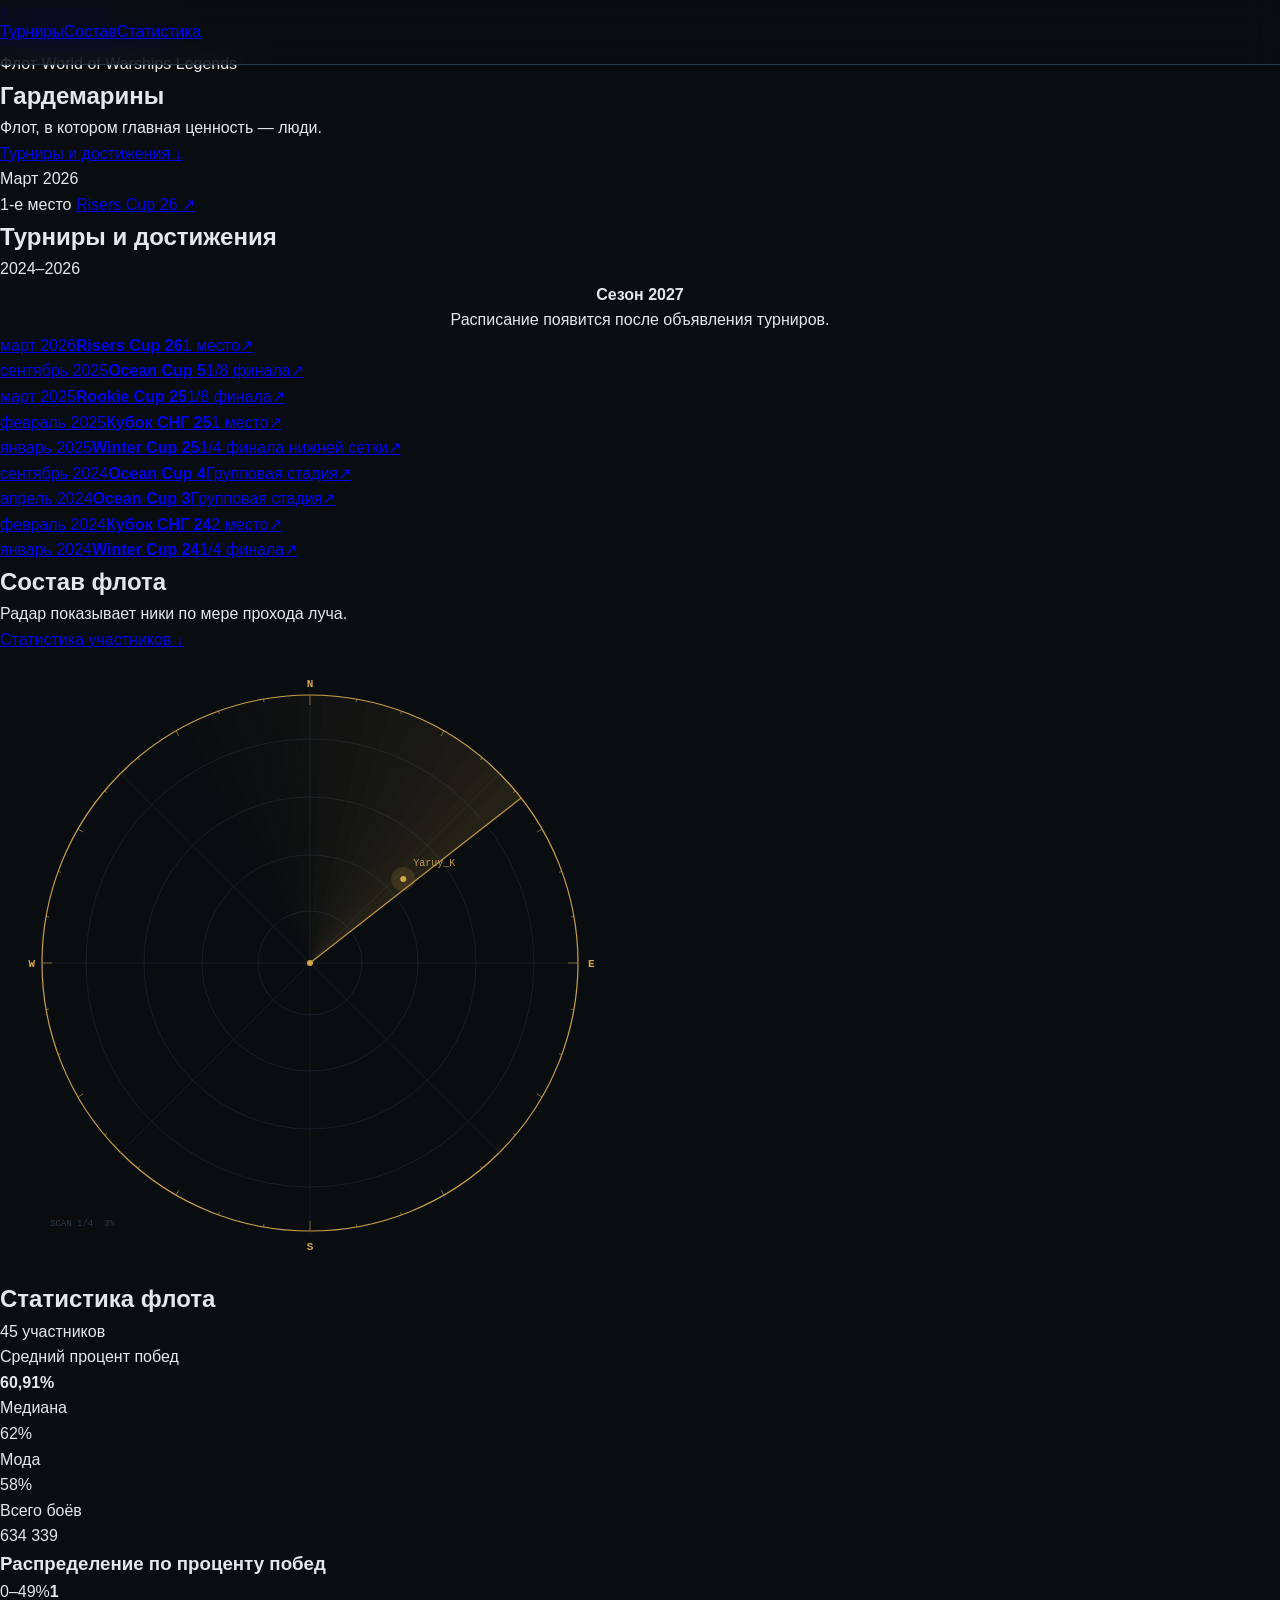
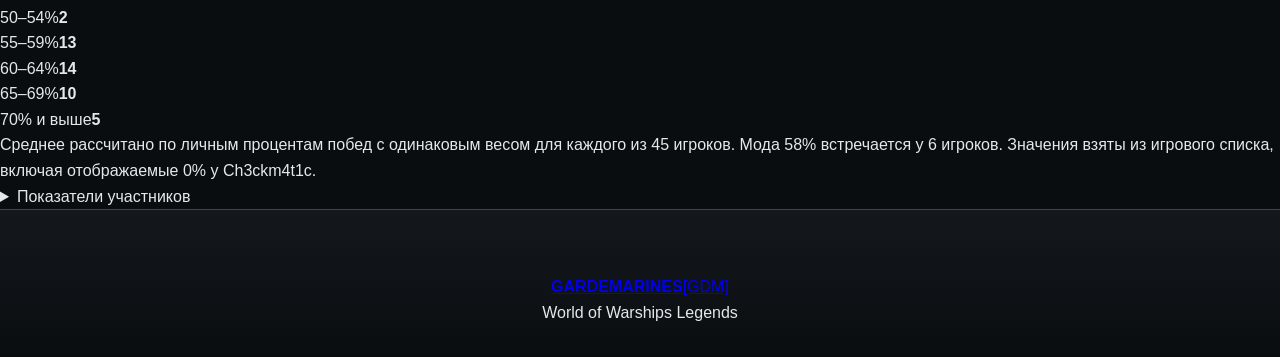
==== commit 5c880abe: "Переработать главную и показать статистику флота" ====
--- a/index.html
+++ b/index.html
@@ -1,153 +1,128 @@
 <!DOCTYPE html>
 <html lang="ru">
 <head>
-<meta charset="UTF-8">
-<meta name="viewport" content="width=device-width, initial-scale=1.0, viewport-fit=cover">
-<meta http-equiv="X-UA-Compatible" content="IE=edge">
-<meta name="format-detection" content="telephone=no">
-<title>GARDEMARINES [GDM]</title>
-
-<!-- SEO -->
-<meta name="description" content="GDM один из наиболее успешных флотов в СНГ в игре World of Warships Legends. Официальный сайт клана Гардемарины. Состав, турниры, достижения.">
-<meta name="keywords" content="
-  Gardemarines, Гардемарины, GDM, ГДМ, Гардемарины клан, GDM клан,
-  gardemarines.ru, Gardemarine, Гардемарин,
-  World of Warships Legends, WoWs Legends, ВоВс Легендс, Ворлд оф Воршипс,
-  World of Warships Legends клан, WoWs Legends клан, WoWS клан,
-  лучший флот СНГ, лучший клан СНГ, топ флот СНГ, топ клан WoWs,
-  клан Гардемарины, флот Гардемарины, клан GDM, флот GDM,
-  Gardemarines WoWs, GDM WoWs, GDM WoWs Legends,
-  клановые бои WoWs, турниры WoWs Legends, WoWs Legends РУ,
-  Гардемарины World of Warships, GDM World of Warships,
-  клан ворлд оф воршипс, флот ворлд оф воршипс легендс,
-  Gardemarines clan, GDM clan, best clan WoWs Legends CIS,
-  CIS clan WoWs, RU clan WoWs Legends
-">
-<meta name="author" content="GARDEMARINES [GDM]">
-<meta name="robots" content="index, follow">
-<meta name="theme-color" content="#0a0d10">
-
-<!-- Канонический URL -->
-<link rel="canonical" href="https://gardemarines.ru">
-
-<!-- Open Graph -->
-<meta property="og:type" content="website">
-<meta property="og:url" content="https://gardemarines.ru">
-<meta property="og:title" content="Gardemarines — Флот Гардемарины | World of Warships Legends">
-<meta property="og:description" content="GDM один из наиболее успешных флотов в СНГ в игре World of Warships Legends.">
-<meta property="og:image" content="https://gardemarines.ru/logo.png">
-<meta property="og:locale" content="ru_RU">
-<meta property="og:site_name" content="Gardemarines">
-
-<!-- Twitter Card -->
-<meta name="twitter:card" content="summary_large_image">
-<meta name="twitter:title" content="Gardemarines [GDM] — World of Warships Legends">
-<meta name="twitter:description" content="GDM один из наиболее успешных флотов в СНГ в игре World of Warships Legends.">
-<meta name="twitter:image" content="https://gardemarines.ru/logo.png">
+  <meta charset="UTF-8">
+  <meta name="viewport" content="width=device-width, initial-scale=1">
+  <meta name="theme-color" content="#10171c">
+  <title>Гардемарины [GDM] — World of Warships Legends</title>
+  <meta name="description" content="Турниры, достижения, состав и статистика флота «Гардемарины».">
+  <meta property="og:type" content="website">
+  <meta property="og:title" content="Гардемарины [GDM] — World of Warships Legends">
+  <meta property="og:description" content="Турниры, достижения, состав и статистика флота «Гардемарины».">
+  <meta property="og:image" content="https://gardemarines.ru/logo.png">
+  <link rel="canonical" href="https://gardemarines.ru/">
+  <link rel="icon" type="image/png" href="logo.png">
+  <link rel="stylesheet" href="site.css">
 <meta name="google-site-verification" content="google298b3a4774992c99">
 <meta name="yandex-verification" content="8a59f5874d14fa97">
-<link rel="icon" type="image/png" href="logo.png">
-<link rel="apple-touch-icon" href="logo.png">
-<link rel="stylesheet" href="https://cdnjs.cloudflare.com/ajax/libs/font-awesome/6.5.0/css/all.min.css">
-<link rel="preconnect" href="https://fonts.googleapis.com">
-<link rel="preconnect" href="https://fonts.gstatic.com" crossorigin>
-<link href="https://fonts.googleapis.com/css2?family=Cinzel:wght@500;700;900&family=Oswald:wght@300;400;500;600&family=IBM+Plex+Mono:wght@400;500&display=swap" rel="stylesheet">
-<link rel="stylesheet" href="site.css">
 </head>
-<body>
-
-<div class="metal-bg"></div>
-<div class="particles" id="particles"></div>
-
-<nav id="nav" aria-label="Основная навигация">
-  <div class="nav-inner">
-    <a href="#" class="nav-brand">
-      <img src="logo.png" alt="">
-      <div class="nav-brand-text">GARDEMARINES</div>
-    </a>
-    <ul class="nav-links">
-      <li><a href="#roster">Состав</a></li>
-      <li><a href="#tournaments">Турниры</a></li>
-      <li><a href="archive.html">Архив</a></li>
-    </ul>
-
+<body class="fleet-site">
+<a class="skip-link" href="#main">К содержанию</a>
+<header class="masthead"><div class="page-width masthead-inner">
+  <a class="wordmark" href="index.html"><strong>GARDEMARINES</strong><span>[GDM]</span></a>
+  <nav aria-label="Разделы сайта"><a href="index.html#tournaments">Турниры</a><a href="index.html#roster">Состав</a><a href="index.html#statistics">Статистика</a></nav>
+</div></header>
+<main id="main">
+<section class="opening page-width" aria-labelledby="site-title">
+  <div class="opening-copy">
+    <p class="eyebrow">Флот World of Warships Legends</p>
+    <h1 id="site-title">Гардемарины</h1>
+    <p class="opening-message">Флот, в котором главная ценность — люди.</p>
+    <a class="action" href="#tournaments">Турниры и достижения <span aria-hidden="true">↓</span></a>
   </div>
-</nav>
-
-<main>
-<div class="container">
-  <section class="hero">
-
-    <div class="logo-stage">
-      <img src="logo.png" alt="Gardemarines" class="logo-img">
-
+  <aside class="opening-result" aria-label="Последний результат в истории турниров">
+    <p class="eyebrow">Март 2026</p>
+    <span class="winner-place">1-е место</span>
+    <a class="text-link" href="archive.html#risers-cup-26">Risers Cup 26 <span aria-hidden="true">↗</span></a>
+  </aside>
+</section>
+<section class="page-width content-section" id="tournaments" aria-labelledby="tournaments-title">
+  <div class="section-head"><h2 id="tournaments-title">Турниры и достижения</h2><p>2024–2026</p></div>
+  <div class="current-season" id="season"><strong>Сезон 2027</strong><p>Расписание появится после объявления турниров.</p></div>
+  <ul class="results">
+    <li><a class="result-row" href="archive.html#risers-cup-26"><span class="result-date">март 2026</span><strong>Risers Cup 26</strong><span class="result-win">1 место</span><span class="result-arrow" aria-hidden="true">↗</span></a></li>
+    <li><a class="result-row" href="archive.html#ocean-cup-5"><span class="result-date">сентябрь 2025</span><strong>Ocean Cup 5</strong><span class="result-place">1/8 финала</span><span class="result-arrow" aria-hidden="true">↗</span></a></li>
+    <li><a class="result-row" href="archive.html#rookie-cup-25"><span class="result-date">март 2025</span><strong>Rookie Cup 25</strong><span class="result-place">1/8 финала</span><span class="result-arrow" aria-hidden="true">↗</span></a></li>
+    <li><a class="result-row" href="archive.html#cis-cup-25"><span class="result-date">февраль 2025</span><strong>Кубок СНГ 25</strong><span class="result-win">1 место</span><span class="result-arrow" aria-hidden="true">↗</span></a></li>
+    <li><a class="result-row" href="archive.html#winter-cup-25"><span class="result-date">январь 2025</span><strong>Winter Cup 25</strong><span class="result-place">1/4 финала нижней сетки</span><span class="result-arrow" aria-hidden="true">↗</span></a></li>
+    <li><a class="result-row" href="archive.html#ocean-cup-4"><span class="result-date">сентябрь 2024</span><strong>Ocean Cup 4</strong><span class="result-place">Групповая стадия</span><span class="result-arrow" aria-hidden="true">↗</span></a></li>
+    <li><a class="result-row" href="archive.html#ocean-cup-3"><span class="result-date">апрель 2024</span><strong>Ocean Cup 3</strong><span class="result-place">Групповая стадия</span><span class="result-arrow" aria-hidden="true">↗</span></a></li>
+    <li><a class="result-row" href="archive.html#cis-cup-24"><span class="result-date">февраль 2024</span><strong>Кубок СНГ 24</strong><span class="result-place">2 место</span><span class="result-arrow" aria-hidden="true">↗</span></a></li>
+    <li><a class="result-row" href="archive.html#winter-cup-24"><span class="result-date">январь 2024</span><strong>Winter Cup 24</strong><span class="result-place">1/4 финала</span><span class="result-arrow" aria-hidden="true">↗</span></a></li>
+  </ul>
+</section>
+<section class="content-section roster-section" id="roster" aria-labelledby="roster-title"><div class="page-width roster-layout">
+  <div class="roster-copy"><h2 id="roster-title">Состав флота</h2><p>Радар показывает ники по мере прохода луча.</p><a class="text-link" href="#statistics">Статистика участников <span aria-hidden="true">↓</span></a></div>
+  <canvas id="radarCanvas" width="620" height="620" role="img" aria-label="Радар состава флота">Ники участников приведены в таблице статистики.</canvas>
+</div></section>
+<section class="page-width content-section" id="statistics" aria-labelledby="statistics-title">
+  <div class="section-head"><h2 id="statistics-title">Статистика флота</h2><p>45 участников</p></div>
+  <div class="stats-layout">
+    <div class="stats-primary"><p>Средний процент побед</p><strong>60,91<span>%</span></strong>
+      <dl class="stats-secondary">
+        <div><dt>Медиана</dt><dd>62%</dd></div>
+        <div><dt>Мода</dt><dd>58%</dd></div>
+        <div><dt>Всего боёв</dt><dd>634 339</dd></div>
+      </dl>
     </div>
-    <h1 class="hero-title">GARDEMARINES</h1>
-    <p class="hero-sub">Флот, в котором главная ценность — люди</p>
-    <div class="hero-buttons">
-      <a href="#roster"      class="btn btn-gold">Состав флота</a>
-      <a href="#tournaments" class="btn btn-steel">Турниры</a>
+    <div class="distribution"><h3>Распределение по проценту побед</h3>
+      <ul><li><span>0–49%</span><span class="bar-track" aria-hidden="true"><span style="--bar:7.142857142857142%"></span></span><strong>1</strong></li><li><span>50–54%</span><span class="bar-track" aria-hidden="true"><span style="--bar:14.285714285714285%"></span></span><strong>2</strong></li><li><span>55–59%</span><span class="bar-track" aria-hidden="true"><span style="--bar:92.85714285714286%"></span></span><strong>13</strong></li><li><span>60–64%</span><span class="bar-track" aria-hidden="true"><span style="--bar:100%"></span></span><strong>14</strong></li><li><span>65–69%</span><span class="bar-track" aria-hidden="true"><span style="--bar:71.42857142857143%"></span></span><strong>10</strong></li><li><span>70% и выше</span><span class="bar-track" aria-hidden="true"><span style="--bar:35.714285714285715%"></span></span><strong>5</strong></li></ul>
     </div>
-  </section>
-</div>
-
-<div class="container">
-  <section class="block reveal" id="roster">
-    <h2 class="section-title">Состав <em>флота</em></h2>
-
-    <div style="display:flex;justify-content:center;margin:0 auto;">
-      <canvas id="radarCanvas" width="620" height="620" style="display:block;width:100%;max-width:680px;background:transparent;"></canvas>
-    </div>
-  </section>
-</div>
-
-<div class="container">
-  <section class="tournaments" id="tournaments" aria-labelledby="tournaments-title">
-    <h2 id="tournaments-title">Турниры</h2>
-    <div class="season-row" id="season">
-      <h3>Сезон 2027</h3>
-      <p>Расписание появится здесь после объявления турниров.</p>
-    </div>
-    <div class="season-row">
-      <h3><a href="archive.html">Архив 2024–2026</a></h3>
-      <p>Результаты прошлых лет и <a href="archive.html#risers-cup-26">матчи Risers Cup 26</a>.</p>
-    </div>
-  </section>
-</div>
+  </div>
+  <p class="data-note">Среднее рассчитано по личным процентам побед с одинаковым весом для каждого из 45 игроков. Мода 58% встречается у 6 игроков. Значения взяты из игрового списка, включая отображаемые 0% у Ch3ckm4t1c.</p>
+  <details class="players"><summary>Показатели участников</summary>
+    <div class="players-scroll" tabindex="0" role="region" aria-label="Таблица статистики участников">
+    <table><thead><tr><th scope="col">Игрок</th><th scope="col">Победы</th><th scope="col">Бои</th><th scope="col">Потопил / был потоплен</th></tr></thead>
+    <tbody><tr><th scope="row">egorkochman</th><td>73%</td><td>28 053</td><td>2,81</td></tr>
+<tr><th scope="row">mcbay1988</th><td>67%</td><td>21 540</td><td>3,02</td></tr>
+<tr><th scope="row">MaloyGnoy</th><td>70%</td><td>17 347</td><td>3,05</td></tr>
+<tr><th scope="row">gggk303</th><td>55%</td><td>4 697</td><td>1,59</td></tr>
+<tr><th scope="row">Alex_DeviL777</th><td>71%</td><td>18 236</td><td>2,68</td></tr>
+<tr><th scope="row">Wit163rus</th><td>58%</td><td>28 101</td><td>1,88</td></tr>
+<tr><th scope="row">Yaruy_K</th><td>58%</td><td>20 764</td><td>1,72</td></tr>
+<tr><th scope="row">PoznyakAlexDi</th><td>60%</td><td>11 729</td><td>1,81</td></tr>
+<tr><th scope="row">Tima-ma</th><td>58%</td><td>17 500</td><td>1,94</td></tr>
+<tr><th scope="row">Roman_WOW_</th><td>71%</td><td>2 002</td><td>2,72</td></tr>
+<tr><th scope="row">Alexander-VIII</th><td>64%</td><td>15 411</td><td>2,08</td></tr>
+<tr><th scope="row">Leps_on_TV</th><td>64%</td><td>10 326</td><td>1,57</td></tr>
+<tr><th scope="row">Checkmatic</th><td>67%</td><td>18 464</td><td>3,41</td></tr>
+<tr><th scope="row">CEPbIU_76</th><td>67%</td><td>18 481</td><td>1,7</td></tr>
+<tr><th scope="row">Super-zverugin</th><td>60%</td><td>26 563</td><td>1,65</td></tr>
+<tr><th scope="row">F0K1CH</th><td>65%</td><td>15 234</td><td>2,58</td></tr>
+<tr><th scope="row">Evgeniy_Ivshin</th><td>64%</td><td>20 900</td><td>2,46</td></tr>
+<tr><th scope="row">Alex_Messer</th><td>62%</td><td>6 187</td><td>1,84</td></tr>
+<tr><th scope="row">BaLTaZaR014</th><td>56%</td><td>17 475</td><td>1,74</td></tr>
+<tr><th scope="row">Prado_VOD</th><td>64%</td><td>10 201</td><td>2,49</td></tr>
+<tr><th scope="row">ZEMJI9IHUH</th><td>62%</td><td>28 857</td><td>1,77</td></tr>
+<tr><th scope="row">Naikon71</th><td>57%</td><td>12 604</td><td>1,79</td></tr>
+<tr><th scope="row">sagoyakov_roman-</th><td>54%</td><td>17 844</td><td>1,29</td></tr>
+<tr><th scope="row">Intrepids7</th><td>68%</td><td>13 238</td><td>3,6</td></tr>
+<tr><th scope="row">Dennazzz</th><td>60%</td><td>9 151</td><td>1,97</td></tr>
+<tr><th scope="row">RoskeA-RoBBi</th><td>66%</td><td>5 952</td><td>1,85</td></tr>
+<tr><th scope="row">FenomenRostov</th><td>62%</td><td>15 701</td><td>2,77</td></tr>
+<tr><th scope="row">ChestorQQ_RU</th><td>65%</td><td>14 681</td><td>3,3</td></tr>
+<tr><th scope="row">dimonlamo</th><td>64%</td><td>14 336</td><td>2,94</td></tr>
+<tr><th scope="row">isaev_denis</th><td>69%</td><td>16 911</td><td>3,04</td></tr>
+<tr><th scope="row">BursAssassin</th><td>62%</td><td>14 277</td><td>2,07</td></tr>
+<tr><th scope="row">SharOn_RU</th><td>65%</td><td>4 191</td><td>2,08</td></tr>
+<tr><th scope="row">T_o_t_t_i_8</th><td>69%</td><td>13 826</td><td>2,53</td></tr>
+<tr><th scope="row">komawars</th><td>62%</td><td>20 864</td><td>2,31</td></tr>
+<tr><th scope="row">Artemius_od</th><td>74%</td><td>11 356</td><td>2,66</td></tr>
+<tr><th scope="row">GOLDBERG475</th><td>50%</td><td>12 742</td><td>1,32</td></tr>
+<tr><th scope="row">devasator91</th><td>55%</td><td>7 580</td><td>1,11</td></tr>
+<tr><th scope="row">lucky292pear</th><td>57%</td><td>4 723</td><td>2,7</td></tr>
+<tr><th scope="row">OziBlitz</th><td>55%</td><td>5 944</td><td>1,47</td></tr>
+<tr><th scope="row">vladimir_chevere</th><td>58%</td><td>8 454</td><td>1,45</td></tr>
+<tr><th scope="row">aleksey_449</th><td>57%</td><td>8 553</td><td>1,55</td></tr>
+<tr><th scope="row">Redvoin RF</th><td>58%</td><td>17 230</td><td>1,9</td></tr>
+<tr><th scope="row">lll_QuaZar_lll</th><td>60%</td><td>5 666</td><td>1,91</td></tr>
+<tr><th scope="row">Ch3ckm4t1c</th><td>0%</td><td>68</td><td>6,35</td></tr>
+<tr><th scope="row">DENis3040</th><td>58%</td><td>20 379</td><td>1,62</td></tr></tbody></table></div>
+  </details>
+</section>
 </main>
-
-<footer>
-  <div class="container">
-    <img src="logo.png" alt="" class="foot-logo">
-    <div class="foot-name">GARDEMARINES</div>
-  </div>
-</footer>
-
+<footer class="site-footer"><div class="page-width footer-inner"><a class="wordmark" href="index.html"><strong>GARDEMARINES</strong><span>[GDM]</span></a><p>World of Warships Legends</p></div></footer>
 <script>
-  const particlesEl = document.getElementById('particles');
-  const sizes = ['s', 's', 's', 'm', 'm', 'l'];
-  for (let i = 0; i < 50; i++) {
-    const p = document.createElement('div');
-    const size = sizes[Math.floor(Math.random() * sizes.length)];
-    p.className = 'particle ' + size;
-    p.style.left = Math.random() * 100 + '%';
-    p.style.animationDelay = Math.random() * 20 + 's';
-    p.style.animationDuration = (10 + Math.random() * 12) + 's';
-    particlesEl.appendChild(p);
-  }
-
-  const nav = document.getElementById('nav');
-  window.addEventListener('scroll', () => {
-    if (window.scrollY > 50) nav.classList.add('scrolled');
-    else nav.classList.remove('scrolled');
-  });
-
-  const observer = new IntersectionObserver((entries) => {
-    entries.forEach(entry => { if (entry.isIntersecting) entry.target.classList.add('visible'); });
-  }, { threshold: 0.1 });
-  document.querySelectorAll('.reveal').forEach(el => observer.observe(el));
-
-  // ============ RADAR ============
   (function(){
     const cv = document.getElementById('radarCanvas');
     if(!cv) return;
@@ -188,19 +163,19 @@
       {nick:'FenomenRostov', tier:'all'},
       {nick:'BursAssassin', tier:'all'},
       {nick:'ChestorQQ_RU', tier:'all'},
-      {nick:'OziSchneider', tier:'all'},
+      {nick:'T_o_t_t_i_8', tier:'all'},
       {nick:'GOLDBERG475', tier:'all'},
       {nick:'devasator91', tier:'all'},
       {nick:'lucky292pear', tier:'all'},
       {nick:'OziBlitz', tier:'all'},
-      {nick:'Xolod', tier:'all'},
-      {nick:'vsegda-buhoy', tier:'all'},
+      {nick:'Artemius_od', tier:'all'},
+      {nick:'aleksey_449', tier:'all'},
       {nick:'vladimir_chevere', tier:'all'},
-      {nick:'sagoyakov_roman', tier:'all'},
-      {nick:'Fufic-92', tier:'all'},
-      {nick:'Aerilou', tier:'all'},
-      {nick:'Mrwhitevoron', tier:'all'},
-      {nick:'Redvoin_RF', tier:'all'},
+      {nick:'sagoyakov_roman-', tier:'all', labelOffsetX:10},
+      {nick:'lll_QuaZar_lll', tier:'all'},
+      {nick:'Ch3ckm4t1c', tier:'all'},
+      {nick:'DENis3040', tier:'all'},
+      {nick:'Redvoin RF', tier:'all'},
       {nick:'SharOn_RU', tier:'all'}
     ];
 
@@ -222,7 +197,7 @@
       const rv=r+(Math.random()-0.5)*5;
       dots[idx]={
         x:CX+rv*Math.cos(ang), y:CY+rv*Math.sin(ang),
-        angle:ang, nick:p.nick, tier:'all',
+        angle:ang, nick:p.nick, tier:'all', labelOffsetX:p.labelOffsetX ?? 0,
         bright:0, revealed:false,
         group:idx%3,
       };
@@ -272,7 +247,7 @@
       const PAD=30;
       const qx=d.x>CX?1:-1;
       const qy=d.y>CY?1:-1;
-      let tx=d.x+qx*10;
+      let tx=d.x+qx*10+d.labelOffsetX;
       let ty=d.y+qy*13;
       const anchor=qx>0?'left':'right';
       if(anchor==='left'){ if(tx+NW>W-PAD) tx=W-PAD-NW; }
@@ -387,6 +362,5 @@
     radarObs.observe(cv);
   })();
 </script>
-
 </body>
 </html>
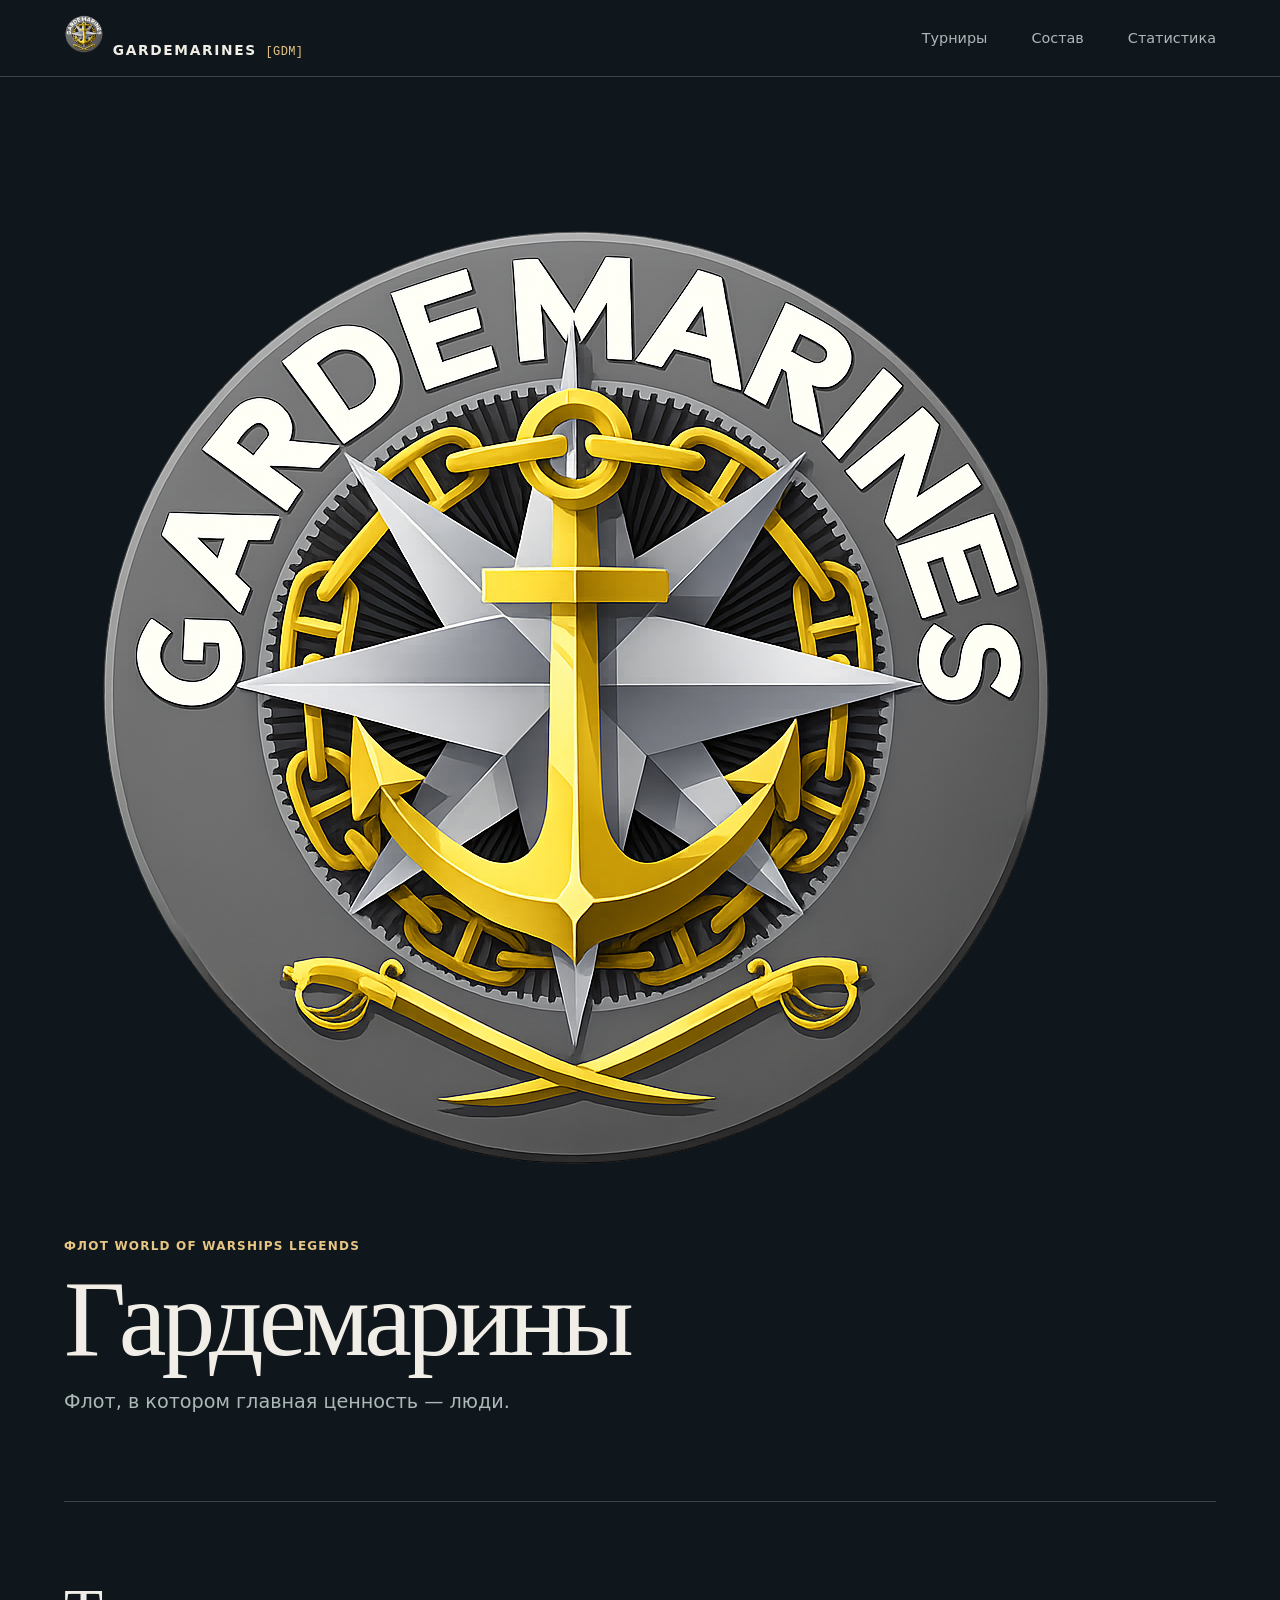
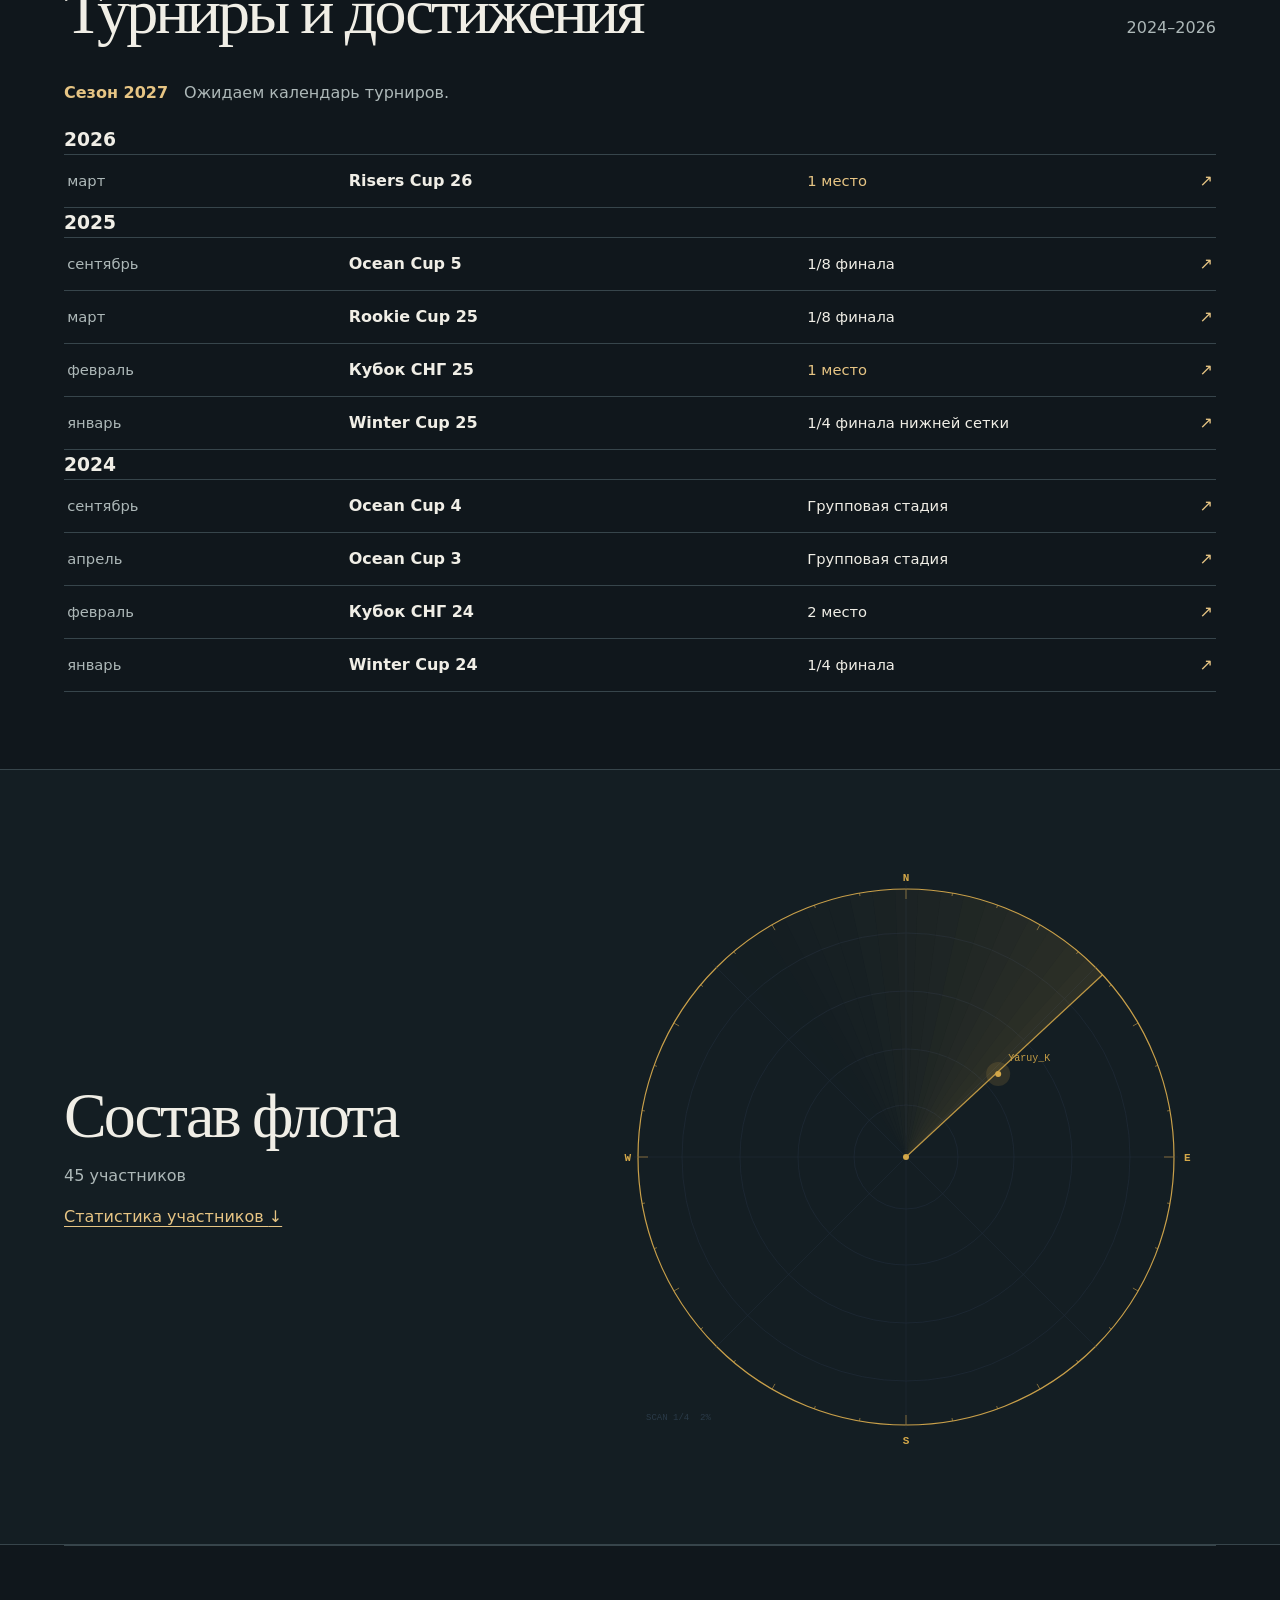
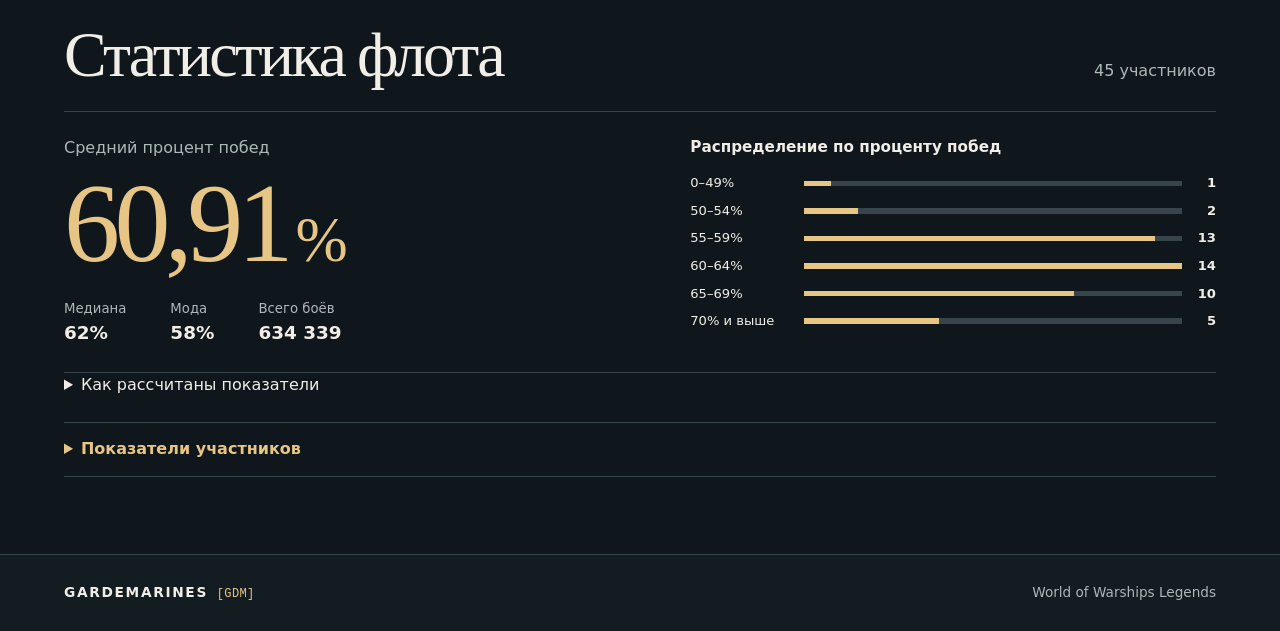
==== commit 2c03ffc5: "Вернуть эмблему и сгруппировать турниры по годам" ====
--- a/index.html
+++ b/index.html
@@ -3,7 +3,7 @@
 <head>
   <meta charset="UTF-8">
   <meta name="viewport" content="width=device-width, initial-scale=1">
-  <meta name="theme-color" content="#10171c">
+  <meta name="theme-color" content="#161616">
   <title>Гардемарины [GDM] — World of Warships Legends</title>
   <meta name="description" content="Турниры, достижения, состав и статистика флота «Гардемарины».">
   <meta property="og:type" content="website">
@@ -19,40 +19,35 @@
 <body class="fleet-site">
 <a class="skip-link" href="#main">К содержанию</a>
 <header class="masthead"><div class="page-width masthead-inner">
-  <a class="wordmark" href="index.html"><strong>GARDEMARINES</strong><span>[GDM]</span></a>
+  <a class="wordmark" href="index.html"><img src="logo.png" width="40" height="40" alt=""><strong>GARDEMARINES</strong><span>[GDM]</span></a>
   <nav aria-label="Разделы сайта"><a href="index.html#tournaments">Турниры</a><a href="index.html#roster">Состав</a><a href="index.html#statistics">Статистика</a></nav>
 </div></header>
 <main id="main">
 <section class="opening page-width" aria-labelledby="site-title">
   <div class="opening-copy">
+    <img class="club-crest" src="logo.png" alt="Эмблема флота Гардемарины">
     <p class="eyebrow">Флот World of Warships Legends</p>
     <h1 id="site-title">Гардемарины</h1>
     <p class="opening-message">Флот, в котором главная ценность — люди.</p>
-    <a class="action" href="#tournaments">Турниры и достижения <span aria-hidden="true">↓</span></a>
+
   </div>
-  <aside class="opening-result" aria-label="Последний результат в истории турниров">
-    <p class="eyebrow">Март 2026</p>
-    <span class="winner-place">1-е место</span>
-    <a class="text-link" href="archive.html#risers-cup-26">Risers Cup 26 <span aria-hidden="true">↗</span></a>
-  </aside>
+
 </section>
 <section class="page-width content-section" id="tournaments" aria-labelledby="tournaments-title">
   <div class="section-head"><h2 id="tournaments-title">Турниры и достижения</h2><p>2024–2026</p></div>
-  <div class="current-season" id="season"><strong>Сезон 2027</strong><p>Расписание появится после объявления турниров.</p></div>
-  <ul class="results">
-    <li><a class="result-row" href="archive.html#risers-cup-26"><span class="result-date">март 2026</span><strong>Risers Cup 26</strong><span class="result-win">1 место</span><span class="result-arrow" aria-hidden="true">↗</span></a></li>
-    <li><a class="result-row" href="archive.html#ocean-cup-5"><span class="result-date">сентябрь 2025</span><strong>Ocean Cup 5</strong><span class="result-place">1/8 финала</span><span class="result-arrow" aria-hidden="true">↗</span></a></li>
-    <li><a class="result-row" href="archive.html#rookie-cup-25"><span class="result-date">март 2025</span><strong>Rookie Cup 25</strong><span class="result-place">1/8 финала</span><span class="result-arrow" aria-hidden="true">↗</span></a></li>
-    <li><a class="result-row" href="archive.html#cis-cup-25"><span class="result-date">февраль 2025</span><strong>Кубок СНГ 25</strong><span class="result-win">1 место</span><span class="result-arrow" aria-hidden="true">↗</span></a></li>
-    <li><a class="result-row" href="archive.html#winter-cup-25"><span class="result-date">январь 2025</span><strong>Winter Cup 25</strong><span class="result-place">1/4 финала нижней сетки</span><span class="result-arrow" aria-hidden="true">↗</span></a></li>
-    <li><a class="result-row" href="archive.html#ocean-cup-4"><span class="result-date">сентябрь 2024</span><strong>Ocean Cup 4</strong><span class="result-place">Групповая стадия</span><span class="result-arrow" aria-hidden="true">↗</span></a></li>
-    <li><a class="result-row" href="archive.html#ocean-cup-3"><span class="result-date">апрель 2024</span><strong>Ocean Cup 3</strong><span class="result-place">Групповая стадия</span><span class="result-arrow" aria-hidden="true">↗</span></a></li>
-    <li><a class="result-row" href="archive.html#cis-cup-24"><span class="result-date">февраль 2024</span><strong>Кубок СНГ 24</strong><span class="result-place">2 место</span><span class="result-arrow" aria-hidden="true">↗</span></a></li>
-    <li><a class="result-row" href="archive.html#winter-cup-24"><span class="result-date">январь 2024</span><strong>Winter Cup 24</strong><span class="result-place">1/4 финала</span><span class="result-arrow" aria-hidden="true">↗</span></a></li>
-  </ul>
+  <div class="current-season" id="season"><strong>Сезон 2027</strong><p>Ожидаем календарь турниров.</p></div>
+  <div class="yearbook"><section><h3>2026</h3><ul class="results"><li><a class="result-row" href="archive.html#risers-cup-26"><span class="result-date">март</span><strong>Risers Cup 26</strong><span class="result-win">1 место</span><span class="result-arrow" aria-hidden="true">↗</span></a></li></ul></section>
+<section><h3>2025</h3><ul class="results"><li><a class="result-row" href="archive.html#ocean-cup-5"><span class="result-date">сентябрь</span><strong>Ocean Cup 5</strong><span class="result-place">1/8 финала</span><span class="result-arrow" aria-hidden="true">↗</span></a></li>
+<li><a class="result-row" href="archive.html#rookie-cup-25"><span class="result-date">март</span><strong>Rookie Cup 25</strong><span class="result-place">1/8 финала</span><span class="result-arrow" aria-hidden="true">↗</span></a></li>
+<li><a class="result-row" href="archive.html#cis-cup-25"><span class="result-date">февраль</span><strong>Кубок СНГ 25</strong><span class="result-win">1 место</span><span class="result-arrow" aria-hidden="true">↗</span></a></li>
+<li><a class="result-row" href="archive.html#winter-cup-25"><span class="result-date">январь</span><strong>Winter Cup 25</strong><span class="result-place">1/4 финала нижней сетки</span><span class="result-arrow" aria-hidden="true">↗</span></a></li></ul></section>
+<section><h3>2024</h3><ul class="results"><li><a class="result-row" href="archive.html#ocean-cup-4"><span class="result-date">сентябрь</span><strong>Ocean Cup 4</strong><span class="result-place">Групповая стадия</span><span class="result-arrow" aria-hidden="true">↗</span></a></li>
+<li><a class="result-row" href="archive.html#ocean-cup-3"><span class="result-date">апрель</span><strong>Ocean Cup 3</strong><span class="result-place">Групповая стадия</span><span class="result-arrow" aria-hidden="true">↗</span></a></li>
+<li><a class="result-row" href="archive.html#cis-cup-24"><span class="result-date">февраль</span><strong>Кубок СНГ 24</strong><span class="result-place">2 место</span><span class="result-arrow" aria-hidden="true">↗</span></a></li>
+<li><a class="result-row" href="archive.html#winter-cup-24"><span class="result-date">январь</span><strong>Winter Cup 24</strong><span class="result-place">1/4 финала</span><span class="result-arrow" aria-hidden="true">↗</span></a></li></ul></section></div>
 </section>
 <section class="content-section roster-section" id="roster" aria-labelledby="roster-title"><div class="page-width roster-layout">
-  <div class="roster-copy"><h2 id="roster-title">Состав флота</h2><p>Радар показывает ники по мере прохода луча.</p><a class="text-link" href="#statistics">Статистика участников <span aria-hidden="true">↓</span></a></div>
+  <div class="roster-copy"><h2 id="roster-title">Состав флота</h2><p>45 участников</p><a class="text-link" href="#statistics">Статистика участников <span aria-hidden="true">↓</span></a></div>
   <canvas id="radarCanvas" width="620" height="620" role="img" aria-label="Радар состава флота">Ники участников приведены в таблице статистики.</canvas>
 </div></section>
 <section class="page-width content-section" id="statistics" aria-labelledby="statistics-title">
@@ -69,7 +64,7 @@
       <ul><li><span>0–49%</span><span class="bar-track" aria-hidden="true"><span style="--bar:7.142857142857142%"></span></span><strong>1</strong></li><li><span>50–54%</span><span class="bar-track" aria-hidden="true"><span style="--bar:14.285714285714285%"></span></span><strong>2</strong></li><li><span>55–59%</span><span class="bar-track" aria-hidden="true"><span style="--bar:92.85714285714286%"></span></span><strong>13</strong></li><li><span>60–64%</span><span class="bar-track" aria-hidden="true"><span style="--bar:100%"></span></span><strong>14</strong></li><li><span>65–69%</span><span class="bar-track" aria-hidden="true"><span style="--bar:71.42857142857143%"></span></span><strong>10</strong></li><li><span>70% и выше</span><span class="bar-track" aria-hidden="true"><span style="--bar:35.714285714285715%"></span></span><strong>5</strong></li></ul>
     </div>
   </div>
-  <p class="data-note">Среднее рассчитано по личным процентам побед с одинаковым весом для каждого из 45 игроков. Мода 58% встречается у 6 игроков. Значения взяты из игрового списка, включая отображаемые 0% у Ch3ckm4t1c.</p>
+  <details class="calculation"><summary>Как рассчитаны показатели</summary><p class="data-note">Среднее рассчитано по личным процентам побед с одинаковым весом для каждого из 45 игроков. Мода 58% встречается у 6 игроков. Значения взяты из игрового списка, включая отображаемые 0% у Ch3ckm4t1c.</p></details>
   <details class="players"><summary>Показатели участников</summary>
     <div class="players-scroll" tabindex="0" role="region" aria-label="Таблица статистики участников">
     <table><thead><tr><th scope="col">Игрок</th><th scope="col">Победы</th><th scope="col">Бои</th><th scope="col">Потопил / был потоплен</th></tr></thead>
--- a/site.css
+++ b/site.css
@@ -18,395 +18,6 @@
 
   * { margin: 0; padding: 0; box-sizing: border-box; }
   html { scroll-behavior: smooth; }
-
-  body {
-    font-family: 'Oswald', sans-serif;
-    background: var(--steel-darkest);
-    color: var(--text);
-    overflow-x: hidden;
-    font-weight: 300;
-    line-height: 1.6;
-  }
-
-  .metal-bg {
-    position: fixed; inset: 0; z-index: -3;
-    background:
-      radial-gradient(ellipse 1000px 600px at 50% 0%, rgba(212, 168, 73, 0.10) 0%, transparent 60%),
-      linear-gradient(180deg, #14181d 0%, #1a1f25 30%, #0f1318 70%, #0a0d10 100%);
-  }
-  .metal-bg::before {
-    content: ''; position: absolute; inset: 0;
-    background-image:
-      repeating-linear-gradient(90deg, transparent 0px, rgba(255,255,255,0.012) 1px, transparent 2px, rgba(0,0,0,0.02) 3px);
-    opacity: 0.7;
-  }
-  .metal-bg::after {
-    content: ''; position: absolute; inset: 0;
-    background-image: url("data:image/svg+xml,%3Csvg viewBox='0 0 400 400' xmlns='http://www.w3.org/2000/svg'%3E%3Cfilter id='n'%3E%3CfeTurbulence type='fractalNoise' baseFrequency='0.85' numOctaves='2'/%3E%3C/filter%3E%3Crect width='100%25' height='100%25' filter='url(%23n)' opacity='0.4'/%3E%3C/svg%3E");
-    opacity: 0.2; mix-blend-mode: overlay;
-  }
-
-  .particles { position: fixed; inset: 0; z-index: -2; pointer-events: none; overflow: hidden; }
-  .particle { position: absolute; border-radius: 50%; opacity: 0; animation: float linear infinite; }
-  .particle.s { width: 2px; height: 2px; background: var(--gold-bright); box-shadow: 0 0 6px var(--gold), 0 0 12px var(--gold); }
-  .particle.m { width: 3px; height: 3px; background: var(--gold-shine); box-shadow: 0 0 8px var(--gold-bright), 0 0 16px var(--gold); }
-  .particle.l { width: 4px; height: 4px; background: var(--gold-shine); box-shadow: 0 0 10px var(--gold-bright), 0 0 20px var(--gold), 0 0 30px rgba(244, 213, 122, 0.4); }
-  @keyframes float {
-    0% { transform: translateY(105vh) translateX(0); opacity: 0; }
-    8% { opacity: 0.85; }
-    50% { transform: translateY(50vh) translateX(20px); }
-    92% { opacity: 0.85; }
-    100% { transform: translateY(-10vh) translateX(50px); opacity: 0; }
-  }
-
-  nav {
-    position: fixed; top: 0; left: 0; right: 0; z-index: 100;
-    padding: 1.2rem 0;
-    background: rgba(10, 13, 16, 0.7);
-    backdrop-filter: blur(14px);
-    border-bottom: 1px solid var(--line);
-    transition: padding 0.3s, background 0.3s;
-  }
-  nav.scrolled { padding: 0.6rem 0; background: rgba(10, 13, 16, 0.95); }
-  .nav-inner { max-width: var(--content-width); margin: 0 auto; padding: 0 2rem; display: flex; justify-content: space-between; align-items: center; }
-  .nav-brand { display: flex; align-items: center; gap: 0.8rem; text-decoration: none; }
-  .nav-brand img { width: 36px; height: 36px; transition: transform 0.6s; mix-blend-mode: screen; }
-  .nav-brand:hover img { transform: rotate(360deg); }
-  .nav-brand-text {
-    font-family: 'Cinzel', serif; font-weight: 700; font-size: 1rem; letter-spacing: 0.3em;
-    background: linear-gradient(180deg, var(--gold-shine) 0%, var(--gold) 50%, var(--gold-base) 100%);
-    -webkit-background-clip: text; background-clip: text; -webkit-text-fill-color: transparent;
-  }
-  .nav-links { display: flex; gap: 2rem; list-style: none; }
-  .nav-links a {
-    font-family: 'Oswald', sans-serif; font-size: 0.82rem; color: var(--text-dim);
-    text-decoration: none; text-transform: uppercase; letter-spacing: 0.15em;
-    position: relative; padding: 0.3rem 0; transition: color 0.3s;
-  }
-  .nav-links a::after { content: ''; position: absolute; bottom: -2px; left: 0; width: 0; height: 1px; background: linear-gradient(90deg, transparent, var(--gold), transparent); transition: width 0.4s; }
-  .nav-links a:hover { color: var(--gold-bright); }
-  .nav-links a:hover::after { width: 100%; }
-  .nav-cta {
-    font-family: 'Oswald', sans-serif; font-size: 0.78rem; padding: 0.6rem 1.2rem;
-    background: linear-gradient(180deg, var(--gold-bright) 0%, var(--gold) 50%, var(--gold-base) 100%);
-    color: var(--steel-darkest); text-decoration: none; text-transform: uppercase; letter-spacing: 0.15em; font-weight: 500;
-    border: 1px solid var(--gold-shine);
-    box-shadow: inset 0 1px 0 rgba(255, 242, 196, 0.5), 0 4px 12px rgba(0, 0, 0, 0.4);
-    transition: all 0.3s;
-  }
-  .nav-cta:hover { transform: translateY(-1px); box-shadow: inset 0 1px 0 rgba(255,242,196,0.7), 0 0 20px rgba(212,168,73,0.5); }
-
-  .container { max-width: var(--content-width); margin: 0 auto; padding: 0 2rem; }
-
-  .hero { padding: 5.5rem 0 3rem; text-align: center; position: relative; }
-
-  .logo-stage {
-    position: relative;
-    width: min(360px, 62vmin);
-    height: min(360px, 62vmin);
-    margin: 0 auto 2rem;
-    display: flex; align-items: center; justify-content: center;
-    animation: logo-entry 1.6s cubic-bezier(0.2, 0.8, 0.2, 1) backwards;
-  }
-
-  @keyframes logo-entry {
-    0% { opacity: 0; transform: scale(0.7); }
-    100% { opacity: 1; transform: scale(1); }
-  }
-
-  @keyframes glow-pulse {
-    0%, 100% { opacity: 0.7; transform: scale(1); }
-    50% { opacity: 1; transform: scale(1.06); }
-  }
-
-  .logo-img {
-    position: relative;
-    width: 100%;
-    height: 100%;
-    z-index: 2;
-    mix-blend-mode: screen;
-    filter: drop-shadow(0 8px 25px rgba(0, 0, 0, 0.6));
-  }
-
-    100% { opacity: 1; transform: scale(1); }
-  }
-
-  .est-line {
-    font-family: 'IBM Plex Mono', monospace;
-    font-size: 0.72rem; letter-spacing: 0.4em;
-    color: var(--gold); margin-bottom: 1rem;
-    opacity: 0; animation: fade-up 1s 1.2s ease-out forwards;
-  }
-  .est-line span { color: var(--text-dim); }
-
-  @keyframes fade-up {
-    from { opacity: 0; transform: translateY(20px); }
-    to { opacity: 1; transform: translateY(0); }
-  }
-
-  .hero-title {
-    font-family: 'Cinzel', serif; font-weight: 900;
-    font-size: clamp(2.4rem, 6vw, 4.5rem);
-    letter-spacing: 0.12em; line-height: 1;
-    margin-bottom: 1.2rem;
-    opacity: 0; animation: fade-up 1s 1.4s ease-out forwards;
-    background: linear-gradient(180deg, var(--gold-shine) 0%, var(--gold-bright) 25%, var(--gold) 50%, var(--gold-base) 75%, var(--gold-shadow) 100%);
-    -webkit-background-clip: text; background-clip: text; -webkit-text-fill-color: transparent;
-    text-shadow: 0 4px 30px rgba(212, 168, 73, 0.3);
-    position: relative;
-  }
-
-  .hero-title::after {
-    content: 'GARDEMARINES';
-    position: absolute; inset: 0;
-    background: linear-gradient(110deg, transparent 35%, rgba(255,255,255,0.35) 50%, transparent 65%);
-    background-size: 250% 100%;
-    -webkit-background-clip: text; background-clip: text; -webkit-text-fill-color: transparent;
-    animation: shimmer 7s 3s ease-in-out infinite;
-  }
-  @keyframes shimmer {
-    0% { background-position: 250% 0; }
-    50% { background-position: -150% 0; }
-    100% { background-position: -150% 0; }
-  }
-
-  .hero-sub {
-    font-family: 'Oswald', sans-serif; font-weight: 300;
-    font-size: 1rem; color: var(--text-dim);
-    max-width: 580px; margin: 0 auto 1.2rem;
-    letter-spacing: 0.05em;
-    opacity: 0; animation: fade-up 1s 1.6s ease-out forwards;
-  }
-
-  .hero-motto {
-    font-family: 'Cinzel', serif; font-style: italic;
-    font-size: 0.95rem; color: var(--gold);
-    letter-spacing: 0.2em; margin-bottom: 2rem;
-    opacity: 0; animation: fade-up 1s 1.8s ease-out forwards;
-  }
-
-  .hero-buttons {
-    display: flex; gap: 1rem; flex-wrap: wrap; justify-content: center;
-    opacity: 0; animation: fade-up 1s 2s ease-out forwards;
-  }
-
-  .btn {
-    font-family: 'Oswald', sans-serif; font-size: 0.85rem;
-    padding: 0.9rem 2rem; cursor: pointer; text-decoration: none;
-    text-transform: uppercase; letter-spacing: 0.2em; font-weight: 500;
-    transition: all 0.3s;
-    display: inline-flex; align-items: center; gap: 0.6rem;
-    position: relative; overflow: hidden;
-  }
-  .btn-gold {
-    background: linear-gradient(180deg, var(--gold-bright) 0%, var(--gold) 45%, var(--gold-base) 100%);
-    color: var(--steel-darkest); border: 1px solid var(--gold-shine);
-    box-shadow: inset 0 1px 0 rgba(255,242,196,0.6), inset 0 -1px 0 rgba(0,0,0,0.2), 0 4px 12px rgba(0,0,0,0.5);
-  }
-  .btn-gold::before { content: ''; position: absolute; inset: 0; background: linear-gradient(110deg, transparent 30%, rgba(255,255,255,0.4) 50%, transparent 70%); transform: translateX(-100%); transition: transform 0.6s; }
-  .btn-gold:hover::before { transform: translateX(100%); }
-  .btn-gold:hover { transform: translateY(-2px); box-shadow: inset 0 1px 0 rgba(255,242,196,0.8), 0 0 25px rgba(212,168,73,0.6); }
-  .btn-steel { background: linear-gradient(180deg, var(--steel-light) 0%, var(--steel-mid) 50%, var(--steel-dark) 100%); color: var(--text); border: 1px solid var(--steel-edge); box-shadow: inset 0 1px 0 rgba(255,255,255,0.08), 0 4px 12px rgba(0,0,0,0.5); }
-  .btn-steel:hover { border-color: var(--gold); color: var(--gold-bright); transform: translateY(-2px); }
-
-  section.block { padding: 5.5rem 0; text-align: center; position: relative; }
-  .section-tag { font-family: 'IBM Plex Mono', monospace; font-size: 0.72rem; color: var(--gold); letter-spacing: 0.4em; text-transform: uppercase; margin-bottom: 1rem; display: inline-flex; align-items: center; gap: 1rem; }
-  .section-tag::before, .section-tag::after { content: ''; width: 30px; height: 1px; background: var(--gold); }
-  .section-title { font-family: 'Cinzel', serif; font-weight: 700; font-size: clamp(2rem, 4vw, 3.2rem); letter-spacing: 0.08em; line-height: 1.1; margin-bottom: 1rem; background: linear-gradient(180deg, #f0f0f0 0%, #b0b0b0 100%); -webkit-background-clip: text; background-clip: text; -webkit-text-fill-color: transparent; }
-  .section-title em { font-style: normal; background: linear-gradient(180deg, var(--gold-shine) 0%, var(--gold) 50%, var(--gold-base) 100%); -webkit-background-clip: text; background-clip: text; -webkit-text-fill-color: transparent; }
-  .section-sub { font-family: 'Oswald', sans-serif; font-weight: 300; font-size: 1rem; color: var(--text-dim); margin-bottom: 3rem; letter-spacing: 0.05em; }
-
-  .roster-table { width: 100%; border-collapse: collapse; text-align: left; background: linear-gradient(180deg, var(--steel-mid) 0%, var(--steel-dark) 100%); border: 1px solid var(--steel-edge); box-shadow: inset 0 1px 0 rgba(255,255,255,0.04), 0 4px 20px rgba(0,0,0,0.3); }
-  .roster-table thead { background: linear-gradient(180deg, var(--steel-light), var(--steel-mid)); border-bottom: 2px solid var(--gold); }
-  .roster-table th { padding: 1.1rem 1.2rem; font-family: 'IBM Plex Mono', monospace; font-size: 0.7rem; text-transform: uppercase; letter-spacing: 0.2em; color: var(--gold); font-weight: 500; }
-  .roster-table td { padding: 1rem 1.2rem; border-bottom: 1px solid var(--line); font-family: 'Oswald', sans-serif; font-size: 0.95rem; transition: all 0.3s; }
-  .roster-table tbody tr { opacity: 0; transform: translateX(-20px); transition: opacity 0.5s ease-out, transform 0.5s ease-out; }
-  .roster-table tbody tr.shown { opacity: 1; transform: translateX(0); }
-  .roster-table tbody tr:hover td { background: rgba(212, 168, 73, 0.05); color: var(--gold-bright); }
-  .roster-table tbody tr.cmd td { background: linear-gradient(90deg, rgba(212,168,73,0.12) 0%, transparent 70%); border-left: 3px solid var(--gold); }
-  .roster-table tbody tr.cmd:hover td { background: linear-gradient(90deg, rgba(212,168,73,0.18) 0%, rgba(212,168,73,0.03) 70%); }
-  .rank-badge { display: inline-block; padding: 0.3rem 0.7rem; background: var(--steel-darkest); border: 1px solid var(--steel-edge); font-family: 'IBM Plex Mono', monospace; font-size: 0.7rem; color: var(--gold); letter-spacing: 0.1em; text-transform: uppercase; }
-  .rank-badge.cmd { background: linear-gradient(180deg, var(--gold-bright), var(--gold-base)); color: var(--steel-darkest); border-color: var(--gold-shine); box-shadow: inset 0 1px 0 rgba(255,242,196,0.6); }
-  .nick { color: var(--text); font-weight: 500; }
-  .role { color: var(--text-dim); font-style: italic; font-size: 0.9rem; }
-  .stat-num { color: var(--gold-bright); font-family: 'IBM Plex Mono', monospace; font-size: 0.85rem; }
-
-  .tour-grid { display: block; text-align: left; max-width: 800px; margin: 0 auto; }
-  .tour-list { background: linear-gradient(180deg, var(--steel-mid) 0%, var(--steel-dark) 100%); border: 1px solid var(--steel-edge); padding: 1.5rem; box-shadow: inset 0 1px 0 rgba(255,255,255,0.04), 0 4px 12px rgba(0,0,0,0.3); }
-  .tour-list-title { font-family: 'IBM Plex Mono', monospace; font-size: 0.7rem; color: var(--gold); letter-spacing: 0.25em; text-transform: uppercase; margin-bottom: 1.2rem; padding-bottom: 0.8rem; border-bottom: 1px solid var(--line); }
-  .tour-item { display: grid; grid-template-columns: 52px 1fr auto; gap: 1rem; padding: 1.2rem 0.5rem; border-bottom: 1px dashed var(--line); align-items: center; min-height: 80px; transition: all 0.3s; }
-  .tour-item:hover { padding-left: 1.3rem; background: linear-gradient(90deg, rgba(212,168,73,0.06), transparent); }
-
-  .tour-item:last-child { border-bottom: none; }
-
-  .tour-medal { font-family: 'Cinzel', serif; font-weight: 900; font-size: 1.6rem; text-align: center; line-height: 1; }
-  .tour-medal.gold { background: linear-gradient(180deg, var(--gold-shine), var(--gold-base)); -webkit-background-clip: text; background-clip: text; -webkit-text-fill-color: transparent; }
-  .tour-medal.silver { background: linear-gradient(180deg, #e0e0e0, #888888); -webkit-background-clip: text; background-clip: text; -webkit-text-fill-color: transparent; }
-  .tour-medal.bronze { background: linear-gradient(180deg, #d49b6a, #7a4f2f); -webkit-background-clip: text; background-clip: text; -webkit-text-fill-color: transparent; }
-  .tour-medal.part { color: var(--text-dim); font-size: 1.2rem; }
-  .tour-item > * { display:flex; align-items:center; }
-  .tour-medal { justify-content:center; padding: 0.8rem 0; }
-  .tour-info { flex-direction:column; align-items:flex-start; justify-content:center; padding: 0.8rem 0; }
-  .tour-place-wrap { justify-content:center; padding: 0.8rem 0.5rem; }
-
-  .tour-info h4 { font-family: 'Oswald', sans-serif; font-weight: 500; font-size: 1rem; margin-bottom: 0.2rem; }
-  .tour-info p { font-family: 'IBM Plex Mono', monospace; font-size: 0.75rem; color: var(--text-dim); }
-  .tour-place { font-family: 'Cinzel', serif; font-weight: 700; font-size: 1rem; color: var(--gold); min-width: 80px;
- 
-}
-
-  .achievements { display: grid; grid-template-columns: repeat(2, 1fr); gap: 0.8rem; align-content: start; }
-  .achievement { background: linear-gradient(180deg, var(--steel-mid) 0%, var(--steel-dark) 100%); border: 1px solid var(--steel-edge); padding: 1.2rem; text-align: center; transition: all 0.3s; position: relative; overflow: hidden; box-shadow: inset 0 1px 0 rgba(255,255,255,0.04), 0 2px 8px rgba(0,0,0,0.3); }
-  .achievement::before { content: ''; position: absolute; inset: 0; background: radial-gradient(circle at center, rgba(212,168,73,0.15), transparent 60%); opacity: 0; transition: opacity 0.4s; }
-  .achievement:hover { border-color: var(--gold); transform: translateY(-3px); box-shadow: inset 0 1px 0 rgba(255,255,255,0.08), 0 8px 20px rgba(0,0,0,0.5), 0 0 25px rgba(212,168,73,0.2); }
-  .achievement:hover::before { opacity: 1; }
-  .achievement-icon { font-size: 1.8rem; margin-bottom: 0.5rem; display: block; background: linear-gradient(180deg, var(--gold-shine), var(--gold-base)); -webkit-background-clip: text; background-clip: text; -webkit-text-fill-color: transparent; position: relative; z-index: 1; }
-  .achievement-title { font-family: 'Oswald', sans-serif; font-weight: 500; font-size: 0.85rem; color: var(--text); margin-bottom: 0.3rem; position: relative; z-index: 1; }
-  .achievement-desc { font-family: 'IBM Plex Mono', monospace; font-size: 0.7rem; color: var(--text-dim); position: relative; z-index: 1; }
-
-  .schedule { text-align: left; }
-  .sched-row { display: grid; grid-template-columns: 100px 1fr 130px 130px; gap: 1.5rem; padding: 1.4rem 1.8rem; background: linear-gradient(90deg, var(--steel-dark) 0%, var(--steel-mid) 100%); border: 1px solid var(--steel-edge); border-left: 3px solid var(--gold); margin-bottom: 0.8rem; align-items: center; transition: all 0.3s; box-shadow: inset 0 1px 0 rgba(255,255,255,0.04), 0 2px 6px rgba(0,0,0,0.3); }
-  .sched-row:hover { transform: translateX(6px); border-left-color: var(--gold-bright); box-shadow: inset 0 1px 0 rgba(255,255,255,0.08), 0 0 20px rgba(212,168,73,0.15); }
-  .sched-date { font-family: 'Cinzel', serif; font-weight: 700; text-align: center; border-right: 1px solid var(--line); padding-right: 1rem; }
-  .sched-date .d { font-size: 2.2rem; line-height: 1; background: linear-gradient(180deg, var(--gold-shine), var(--gold-base)); -webkit-background-clip: text; background-clip: text; -webkit-text-fill-color: transparent; }
-  .sched-date .m { font-family: 'IBM Plex Mono', monospace; font-size: 0.7rem; color: var(--text-dim); margin-top: 0.3rem; letter-spacing: 0.2em; }
-  .sched-info h4 { font-family: 'Oswald', sans-serif; font-weight: 500; font-size: 1.05rem; margin-bottom: 0.3rem; }
-  .sched-info p { font-family: 'Oswald', sans-serif; font-weight: 300; font-size: 0.88rem; color: var(--text-dim); }
-  .sched-time { font-family: 'IBM Plex Mono', monospace; color: var(--gold-bright); font-size: 0.9rem; }
-  .sched-tag { font-family: 'Oswald', sans-serif; font-size: 0.72rem; padding: 0.4rem 0.9rem; text-transform: uppercase; letter-spacing: 0.15em; text-align: center; font-weight: 500; }
-  .sched-tag.battle { background: rgba(184,71,58,0.15); color: #d96250; border: 1px solid #d96250; }
-  .sched-tag.train { background: rgba(212,168,73,0.1); color: var(--gold); border: 1px solid var(--gold-base); }
-  .sched-tag.event { background: rgba(74,139,139,0.15); color: #6cb1b1; border: 1px solid #6cb1b1; }
-
-  .recruit { background: radial-gradient(circle at 30% 50%, rgba(212,168,73,0.08), transparent 70%), linear-gradient(180deg, var(--steel-mid) 0%, var(--steel-dark) 100%); border: 1px solid var(--gold-base); padding: 0; display: grid; grid-template-columns: 1fr 1fr; text-align: left; box-shadow: inset 0 1px 0 rgba(255,255,255,0.06), 0 10px 30px rgba(0,0,0,0.4); position: relative; overflow: hidden; }
-  .recruit::before { content: ''; position: absolute; top: 0; left: 0; right: 0; height: 2px; background: linear-gradient(90deg, transparent, var(--gold), transparent); }
-  .recruit-l { padding: 2.5rem; border-right: 1px solid var(--steel-edge); }
-  .recruit-l h3 { font-family: 'Cinzel', serif; font-weight: 700; font-size: 1.8rem; margin-bottom: 1.2rem; letter-spacing: 0.05em; background: linear-gradient(180deg, var(--gold-shine) 0%, var(--gold) 50%, var(--gold-base) 100%); -webkit-background-clip: text; background-clip: text; -webkit-text-fill-color: transparent; }
-  .recruit-l p { color: var(--text-dim); margin-bottom: 1.2rem; font-weight: 300; line-height: 1.7; font-size: 0.95rem; }
-  .recruit-r { padding: 2.5rem; }
-  .req-list { list-style: none; }
-  .req-list li { padding: 0.9rem 0; border-bottom: 1px dashed var(--line); display: flex; justify-content: space-between; align-items: center; font-family: 'IBM Plex Mono', monospace; font-size: 0.85rem; }
-  .req-list li:last-child { border-bottom: none; }
-  .req-list .key { color: var(--text-dim); text-transform: uppercase; letter-spacing: 0.1em; font-size: 0.75rem; }
-  .req-list .val { color: var(--gold-bright); font-weight: 500; }
-
-  footer { padding: 4rem 0 2rem; border-top: 1px solid var(--steel-edge); background: linear-gradient(180deg, var(--steel-dark) 0%, var(--steel-darkest) 100%); text-align: center; }
-  .foot-logo { width: 60px; margin-bottom: 1.2rem; mix-blend-mode: screen; filter: drop-shadow(0 0 20px rgba(212,168,73,0.3)); }
-  .foot-name { font-family: 'Cinzel', serif; font-weight: 700; font-size: 1.1rem; letter-spacing: 0.3em; background: linear-gradient(180deg, var(--gold-shine) 0%, var(--gold-base) 100%); -webkit-background-clip: text; background-clip: text; -webkit-text-fill-color: transparent; margin-bottom: 0.5rem; }
-  .foot-tagline { font-family: 'Oswald', sans-serif; font-weight: 300; font-style: italic; color: var(--text-dim); font-size: 0.88rem; margin-bottom: 2rem; }
-  .foot-links { display: flex; justify-content: center; gap: 1.8rem; list-style: none; margin-bottom: 2rem; flex-wrap: wrap; }
-  .foot-links a { font-family: 'Oswald', sans-serif; font-size: 0.82rem; color: var(--text-dim); text-decoration: none; text-transform: uppercase; letter-spacing: 0.15em; transition: color 0.3s; }
-  .foot-links a:hover { color: var(--gold-bright); }
-  .foot-bottom { padding-top: 2rem; border-top: 1px solid var(--line); font-family: 'IBM Plex Mono', monospace; font-size: 0.72rem; color: var(--text-dim); }
-
-  .reveal { opacity: 0; transform: translateY(30px); transition: opacity 0.8s ease-out, transform 0.8s ease-out; }
-  .reveal.visible { opacity: 1; transform: translateY(0); }
-
-  @media (max-width: 900px) {
-
-    .nav-inner { padding: 0 1rem; }
-    .nav-links { display: none; }
-
-    .tour-item {
-      grid-template-columns: 36px 1fr auto !important;
-      min-height: auto !important;
-      padding: 0.9rem 0 !important;
-      gap: 0.6rem !important;
-    }
-    .tour-medal { font-size: 1.1rem !important; }
-    .tour-info h4 { font-size: 0.9rem; }
-    .tour-info p { font-size: 0.72rem; }
-    .tour-place { font-size: 0.78rem; min-width: 60px; white-space: nowrap;
- 
-}
-
-    .container { padding: 0 1rem; }
-    section.block { padding: 3rem 0; }
-
-    .hero { padding: 5rem 0 2.5rem; }
-    .hero-title { font-size: clamp(2rem, 10vw, 3.5rem); }
-    .hero-sub { font-size: 0.95rem; }
-    .hero-buttons { flex-direction: column; align-items: center; }
-    .hero-buttons .btn { width: 100%; max-width: 280px; text-align: center; justify-content: center; }
-
-    .logo-stage { width: min(280px, 70vmin); height: min(280px, 70vmin); }
-
-    #radarCanvas { max-width: 100% !important; }
-
-    .tour-item { grid-template-columns: 40px 1fr auto; gap: 0.6rem; padding: 0.8rem 0; }
-    .tour-place { font-size: 0.85rem; min-width: auto;
- 
-}
-    .tour-info h4 { font-size: 0.9rem; }
-    .tour-info p { font-size: 0.75rem; }
-    .tour-medal { font-size: 1.2rem; }
-
-    .section-title { font-size: clamp(1.8rem, 7vw, 3rem); }
-
-    footer { padding: 2.5rem 0 1.5rem; }
-    .foot-name { font-size: 1rem; }
-  }
-
-  @media (max-width: 480px) {
-    .hero-title { font-size: clamp(1.8rem, 9vw, 2.8rem); letter-spacing: 0.06em; }
-    .logo-stage { width: min(240px, 65vmin); height: min(240px, 65vmin); }
-    .tour-item { grid-template-columns: 32px 1fr; gap: 0.5rem; }
-    .tour-place { grid-column: 2; font-size: 0.8rem;
- 
-}
-    .nav-brand-text { font-size: 0.85rem; letter-spacing: 0.15em; }
-  }
-
-  .nav-season { color: var(--gold-bright) !important; }
-
-  #season { text-align: center; }
-
-  .season-grid {
-    display: grid;
-    grid-template-columns: repeat(3, 1fr);
-    gap: 1px;
-    background: var(--line);
-    border: 1px solid var(--steel-edge);
-    margin-bottom: 3rem;
-    box-shadow: 0 4px 20px rgba(0,0,0,0.3);
-    position: relative;
-  }
-  .season-grid::before {
-    content:''; position:absolute; top:0; left:0; right:0; height:2px;
-    background: linear-gradient(90deg, transparent, var(--gold), transparent);
-  }
-  .season-cell {
-    background: linear-gradient(180deg, var(--steel-mid) 0%, var(--steel-dark) 100%);
-    padding: 1.8rem 1rem;
-    text-align: center;
-  }
-  .season-cell-label {
-    font-family: 'IBM Plex Mono', monospace;
-    font-size: 0.65rem; color: var(--text-dim);
-    text-transform: uppercase; letter-spacing: 0.2em;
-    margin-bottom: 0.8rem;
-  }
-  .season-cell-val {
-    font-family: 'Cinzel', serif; font-weight: 900;
-    font-size: 2.2rem; line-height: 1;
-    margin-bottom: 0.4rem;
-    background: linear-gradient(180deg, #e8e8e8 0%, #888 100%);
-    -webkit-background-clip: text; background-clip: text; -webkit-text-fill-color: transparent;
-  }
-  .season-cell-val.gold {
-    background: linear-gradient(180deg, var(--gold-shine) 0%, var(--gold) 50%, var(--gold-base) 100%);
-    -webkit-background-clip: text; background-clip: text; -webkit-text-fill-color: transparent;
-  }
-  .season-cell-sub {
-    font-family: 'IBM Plex Mono', monospace;
-    font-size: 0.7rem; color: var(--text-dim);
-  }
-
-  @media(max-width:900px){
-    .season-grid { grid-template-columns: 1fr; }
-    .season-cell { padding: 1.2rem 1rem; }
-    .season-cell-val { font-size: 1.8rem; }
-  }
 
   .vroad-title {
     font-family:'IBM Plex Mono',monospace; font-size:0.72rem;
@@ -882,91 +493,111 @@
     position: relative;
     z-index: 3;
   }
-  .tour-place {
-    text-align: right !important;
-    display: flex;
-    align-items: center;
-    justify-content: flex-end;
-  }
-
-
-  .tour-place {
-    font-family: 'IBM Plex Mono', monospace;
-    font-size: 0.78rem;
-    color: var(--gold);
-    min-width: 140px;
-    display: flex;
-    align-items: center;
-    justify-content: center;
-    gap: 0.5rem;
-    white-space: nowrap;
-  }
-  .tour-place-wreath {
-    font-size: 0.9rem;
-    opacity: 0.85;
-  }
-  .tour-place-wreath.gold   { color: var(--gold-bright); }
-  .tour-place-wreath.silver { color: #b8c8d8; }
-
-
-  :root { --reading-font: system-ui, sans-serif; }
-  [id] { scroll-margin-top: 5rem; }
-  a:focus-visible { outline: 2px solid var(--gold-bright); outline-offset: 4px; }
-  .nav-links a[aria-current="page"] { color: var(--gold-bright); }
-  main { display: block; }
-  .tournaments, .archive { font-family: var(--reading-font); font-weight: 400; }
-  .tournaments { padding: 4rem 0 5rem; }
-  .archive { padding-top: clamp(6rem, 11vw, 9rem); }
-  .tournaments h2, .archive h1 {
-    font-family: Oswald, var(--reading-font);
-    font-weight: 500;
-    font-size: clamp(2.25rem, 6vw, 4rem);
-    line-height: 1.12;
-    margin: 0 0 1.75rem;
-  }
-  .season-row, .archive-entry {
-    display: grid;
-    grid-template-columns: minmax(7rem, .8fr) minmax(0, 2fr);
-    gap: .35rem 1.25rem;
-    border-top: 1px solid var(--steel-edge);
-    padding: 1.25rem 0;
-    align-items: baseline;
-  }
-  .season-row:last-child, .archive-entry:last-child { border-bottom: 1px solid var(--steel-edge); }
-  .season-row#season { text-align: left; }
-  .season-row h3, .archive-entry h2 { font-size: 1rem; font-weight: 600; }
-  .season-row p, .archive-entry p { color: #acb5be; font-size: .9375rem; }
-  .tournaments a, .archive-list a {
-    color: var(--gold-bright);
-    text-decoration: underline;
-    text-decoration-color: var(--gold-shadow);
-    text-underline-offset: .23em;
-    transition: text-decoration-color .18s ease;
-  }
-  .tournaments a:hover, .archive-list a:hover { text-decoration-color: currentColor; }
-  .archive-list { list-style: none; }
-  .archive-entry {
-    grid-template-columns: minmax(7.25rem, .65fr) minmax(0, 1.35fr) minmax(0, 1fr);
-    padding: .95rem 0;
-  }
-  .archive-entry p { overflow-wrap: anywhere; }
-  .archive-entry .archive-result { color: var(--text); }
-  .archive-entry .archive-win { color: var(--gold-bright); }
-  #risers-cup-26 { padding-top: 3rem; }
-  .archive-return { display: inline-block; color: var(--gold-bright); margin-bottom: .8rem; }
-  .archive-detail .tl-stream { white-space: nowrap; }
-  @media (max-width: 600px) {
-    .tournaments { padding: 2.75rem 0 3.5rem; }
-    .season-row { grid-template-columns: 1fr; }
-    .archive-entry { grid-template-columns: 1fr auto; }
-    .archive-entry .archive-date { grid-column: 1 / -1; }
-    .archive-entry .archive-result { max-width: 10rem; text-align: right; }
-  }
-  @media (max-width: 900px) {
-    .archive-nav .nav-links { display: flex; gap: 0; }
-    .archive-nav .nav-links a { letter-spacing: .06em; }
-  }
-  @media (prefers-reduced-motion: reduce) {
-    html { scroll-behavior: auto; }
-    .tournaments a, .archive-list a { transition: none; }
-  }
+/* Fleet editorial layout */
+.fleet-site {
+  --paper: #f0eee6;
+  --muted: #adb8b8;
+  --accent: #e7c584;
+  --rule: #37454b;
+  --base: #10171c;
+  --panel: #172126;
+  color: var(--paper);
+  background: var(--base);
+  font: 400 1rem/1.55 system-ui, sans-serif;
+}
+.fleet-site a:focus-visible { outline: 2px solid var(--accent); outline-offset: 4px; }
+.fleet-site [id] { scroll-margin-top: 1.5rem; }
+.page-width { width: min(100% - 3rem, 72rem); margin-inline: auto; }
+.skip-link { position: absolute; left: 1rem; top: -6rem; z-index: 3; color: var(--base); background: var(--accent); padding: .6rem 1rem; }
+.skip-link:focus { top: 1rem; }
+.masthead { border-bottom: 1px solid var(--rule); }
+.masthead-inner, .footer-inner { min-height: 4.75rem; display: flex; align-items: center; justify-content: space-between; gap: 1rem 2rem; }
+.wordmark { color: inherit; display: inline-flex; align-items: baseline; gap: .55rem; text-decoration: none; letter-spacing: .12em; font-size: .86rem; white-space: nowrap; }
+.wordmark span { color: var(--accent); font: .75rem ui-monospace, monospace; letter-spacing: .03em; }
+.fleet-site .masthead nav { position: static; background: none; border: 0; padding: 0; backdrop-filter: none; display: flex; flex-wrap: wrap; gap: .5rem clamp(1rem, 4vw, 2.75rem); }
+.masthead nav a { color: var(--muted); font-size: .9rem; text-decoration: none; }
+.masthead nav a:hover, .masthead nav a:focus-visible { color: var(--paper); text-decoration: underline; text-underline-offset: .3em; }
+.opening { display: grid; grid-template-columns: minmax(0, 1fr) minmax(14rem, .38fr); align-items: end; gap: 2.5rem; padding-block: clamp(3.2rem, 10vw, 8rem) clamp(2.75rem, 7vw, 5.25rem); }
+.eyebrow { color: var(--accent); font-size: .75rem; font-weight: 600; letter-spacing: .1em; text-transform: uppercase; }
+.opening h1, .content-section h2, .event-page h1 { font-family: Georgia, 'Times New Roman', serif; font-weight: 400; letter-spacing: -.045em; line-height: 1.04; }
+.opening h1 { font-size: clamp(2.8rem, 8.4vw, 7.3rem); margin-block: .45rem .8rem; }
+.opening-message { color: var(--muted); font-size: clamp(1rem, 2vw, 1.2rem); }
+.action { display: inline-flex; justify-content: space-between; align-items: center; gap: 1rem; color: #1d1a14; background: var(--accent); padding: .7rem 1rem; margin-top: 1.5rem; font-size: .9rem; font-weight: 650; text-decoration: none; }
+.action:hover { background: #f2d7a2; }
+.opening-result { border-left: 1px solid var(--rule); padding: .4rem 0 .4rem clamp(1rem, 4vw, 2.5rem); }
+.winner-place { display: block; margin-block: .3rem .55rem; font: 400 clamp(2rem, 4.6vw, 3.65rem)/1.1 Georgia, serif; }
+.text-link { color: var(--accent); text-decoration-thickness: 1px; text-underline-offset: .23em; }
+.text-link:hover { color: var(--paper); }
+.content-section { padding-block: clamp(2.7rem, 6vw, 5rem); }
+#tournaments, #statistics { border-top: 1px solid var(--rule); }
+.section-head { display: flex; justify-content: space-between; align-items: baseline; flex-wrap: wrap; gap: .45rem 1rem; margin-bottom: 1.4rem; }
+.content-section h2 { font-size: clamp(2rem, 5.6vw, 4rem); }
+.section-head > p, .current-season p, .result-date, .roster-copy p, .data-note { color: var(--muted); }
+.current-season { display: flex; align-items: baseline; flex-wrap: wrap; gap: .25rem 1rem; padding: .85rem 0 1.2rem; }
+.current-season strong { color: var(--accent); }
+.results { list-style: none; border-top: 1px solid var(--rule); }
+.result-row { display: grid; grid-template-columns: minmax(8rem, .6fr) minmax(0, 1fr) minmax(0, .85fr) auto; align-items: baseline; gap: .35rem 1rem; padding: .85rem .2rem; border-bottom: 1px solid var(--rule); color: var(--paper); text-decoration: none; transition: background .18s ease; }
+.result-row:hover, .result-row:focus-visible { background: var(--panel); }
+.result-row:hover strong, .result-row:focus-visible strong { text-decoration: underline; text-underline-offset: .25em; }
+.result-date, .result-place, .result-win { font-size: .92rem; }
+.result-win, .result-arrow { color: var(--accent); }
+.roster-section { background: #141e23; border-block: 1px solid var(--rule); }
+.roster-layout { display: grid; grid-template-columns: minmax(12rem, .65fr) minmax(0, 1fr); align-items: center; gap: 1rem clamp(1rem, 6vw, 4.5rem); }
+.roster-copy p { margin-block: .9rem 1rem; max-width: 26ch; }
+.roster-layout #radarCanvas { display: block; width: 100%; max-width: 620px; height: auto; justify-self: end; }
+.stats-layout { display: grid; grid-template-columns: minmax(0, 1.1fr) minmax(0, 1fr); gap: 2rem 3rem; border-block: 1px solid var(--rule); padding-block: 1.5rem; }
+.stats-primary > p, .stats-secondary dt { color: var(--muted); }
+.stats-primary > strong { display: block; margin-block: .35rem 1.25rem; font: 400 clamp(3.6rem, 10vw, 7rem)/1 Georgia, serif; color: var(--accent); font-variant-numeric: lining-nums tabular-nums; letter-spacing: -.05em; }
+.stats-primary > strong span { font-size: .56em; padding-inline-start: .12em; }
+.stats-secondary { display: flex; flex-wrap: wrap; gap: .65rem clamp(1rem, 4vw, 2.75rem); }
+.stats-secondary dt { font-size: .83rem; }
+.stats-secondary dd { font-weight: 600; font-size: 1.15rem; }
+.distribution h3 { font-size: .95rem; font-weight: 650; margin-bottom: .85rem; }
+.distribution ul { list-style: none; display: grid; gap: .45rem; }
+.distribution li { display: grid; grid-template-columns: 6.5rem minmax(0, 1fr) 1.5rem; align-items: center; gap: .6rem; font-size: .82rem; font-variant-numeric: tabular-nums; }
+.distribution li > strong { text-align: right; font-weight: 600; }
+.bar-track { height: .35rem; background: var(--rule); }
+.bar-track span { display: block; width: var(--bar); height: 100%; background: var(--accent); }
+.data-note { margin-top: 1rem; font-size: .85rem; max-width: 75ch; }
+.players { margin-top: 1.5rem; border-block: 1px solid var(--rule); }
+.players summary { padding-block: .9rem; color: var(--accent); font-weight: 650; cursor: pointer; }
+.players summary:focus-visible, .players-scroll:focus-visible { outline: 2px solid var(--accent); outline-offset: 3px; }
+.players-scroll { overflow-x: auto; }
+.players table { border-collapse: collapse; width: 100%; font-size: .875rem; font-variant-numeric: tabular-nums; }
+.players th, .players td { padding: .45rem .75rem; text-align: right; border-top: 1px solid var(--rule); }
+.players th:first-child { padding-left: 0; text-align: left; }
+.players th { font-weight: 600; }
+.players td { white-space: nowrap; }
+.fleet-site .site-footer { background: #131c21; border-top: 1px solid var(--rule); padding: 0; text-align: left; }
+.footer-inner p { color: var(--muted); font-size: .85rem; }
+.tournament-detail { padding-block: 2.75rem clamp(3rem, 7vw, 5rem); min-height: 66vh; }
+.back-link { display: inline-block; margin-bottom: 2rem; }
+.event-page { display: none; }
+.event-page:target, .event-pages:not(:has(.event-page:target)) > :first-child { display: block; }
+.event-page h1 { margin-block: .45rem 1rem; font-size: clamp(2.7rem, 8vw, 6rem); }
+.event-result { border-top: 1px solid var(--rule); display: flex; flex-wrap: wrap; align-items: baseline; gap: .5rem 1.5rem; padding-top: .85rem; }
+.event-result dt, .event-note { color: var(--muted); }
+.event-result dd { font-weight: 600; }
+.event-note { margin-top: .5rem; }
+.fleet-site .archive-detail { padding-top: 2rem; padding-bottom: 0; text-align: center; }
+#season { text-align: left; }
+@media (max-width: 700px) {
+  .page-width { width: calc(100% - 2rem); }
+  .opening, .roster-layout, .stats-layout { grid-template-columns: minmax(0, 1fr); }
+  .opening { gap: 1.7rem; }
+  .opening-result { padding: .85rem 0 0; border-left: 0; border-top: 1px solid var(--rule); }
+  .winner-place { display: inline-block; margin: .4rem .75rem 0 0; }
+  .roster-layout #radarCanvas { justify-self: center; }
+  .result-row { grid-template-columns: minmax(0, 1fr) minmax(0, .8fr) auto; }
+  .result-date { grid-column: 1 / -1; font-size: .8rem; }
+  .result-row strong, .result-row .result-place, .result-row .result-win { overflow-wrap: anywhere; }
+}
+@media (max-width: 520px) {
+  .masthead-inner, .footer-inner { min-height: 0; padding-block: .85rem; flex-wrap: wrap; gap: .55rem 1rem; }
+  .fleet-site .masthead nav { width: 100%; justify-content: space-between; }
+  .players th, .players td { padding-inline: .4rem; font-size: .78rem; }
+}
+@media (prefers-reduced-motion: reduce) {
+  html { scroll-behavior: auto; }
+  .result-row { transition: none; }
+}
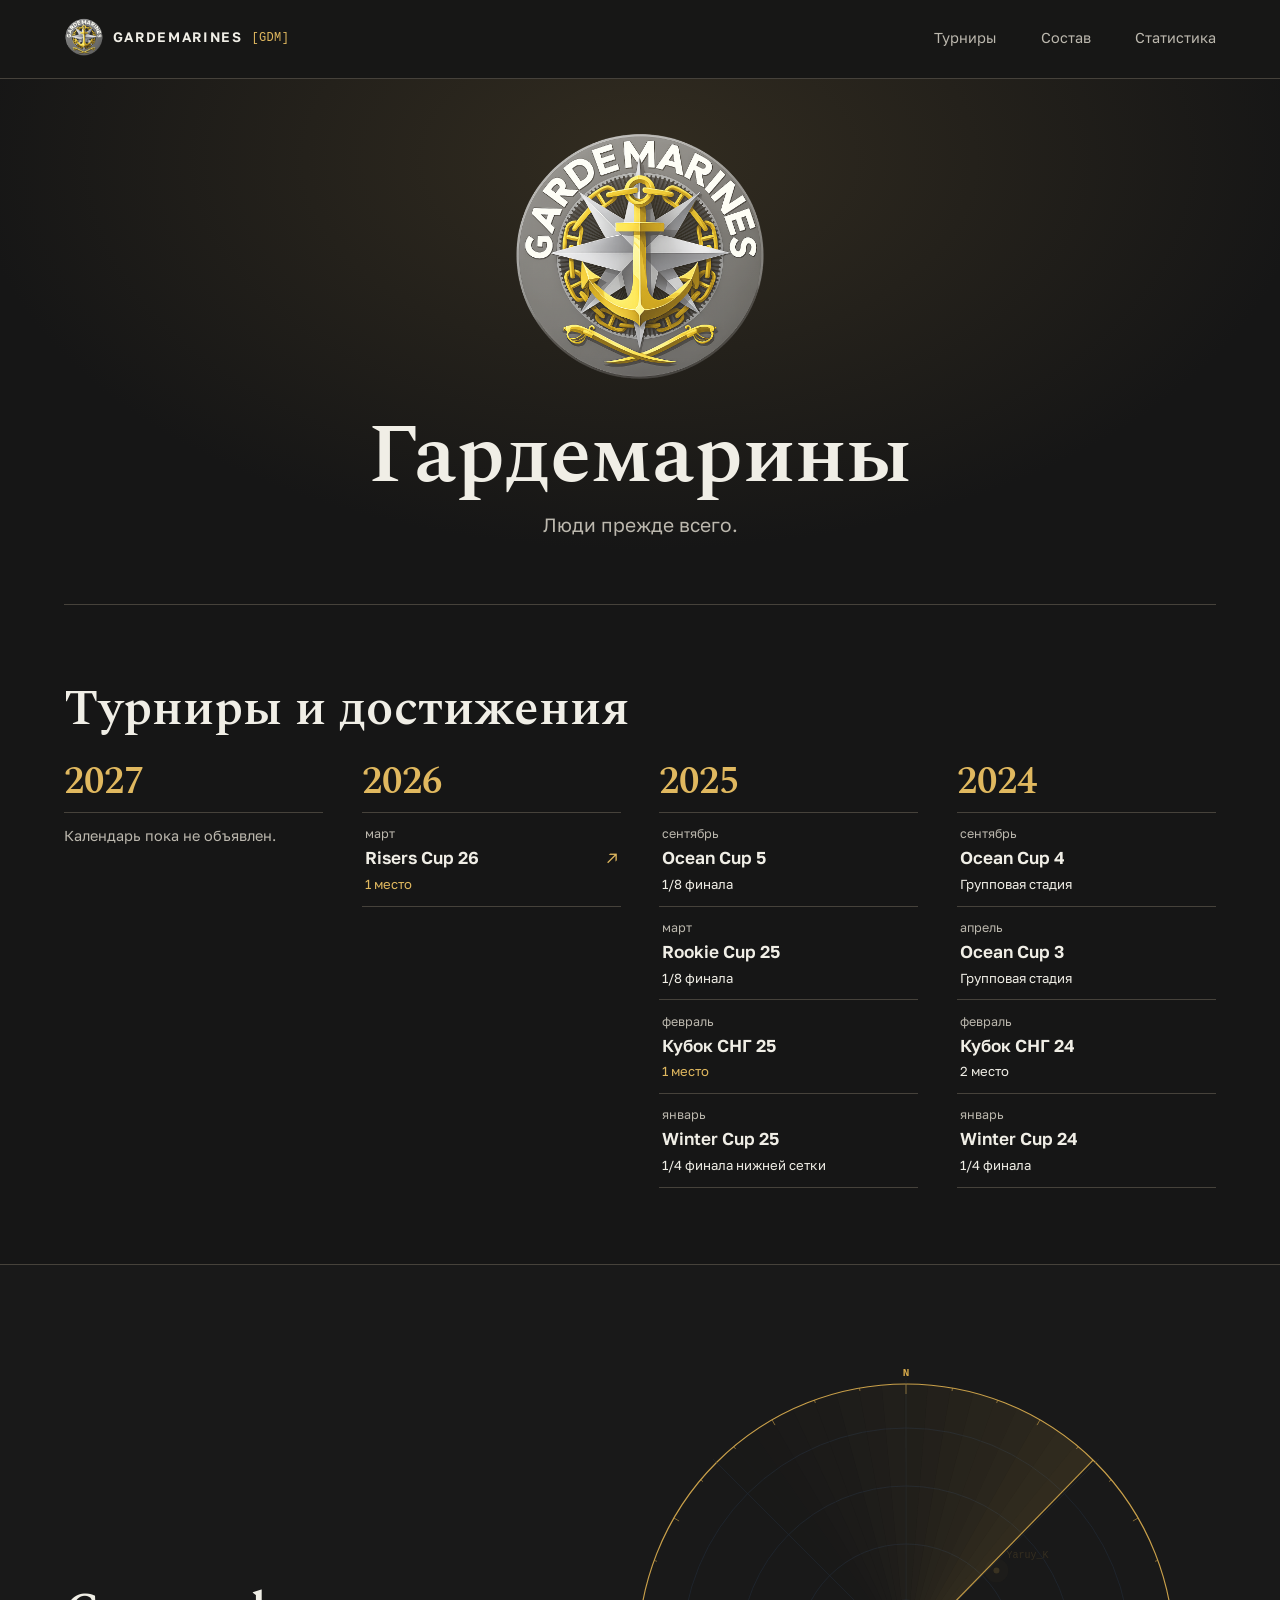
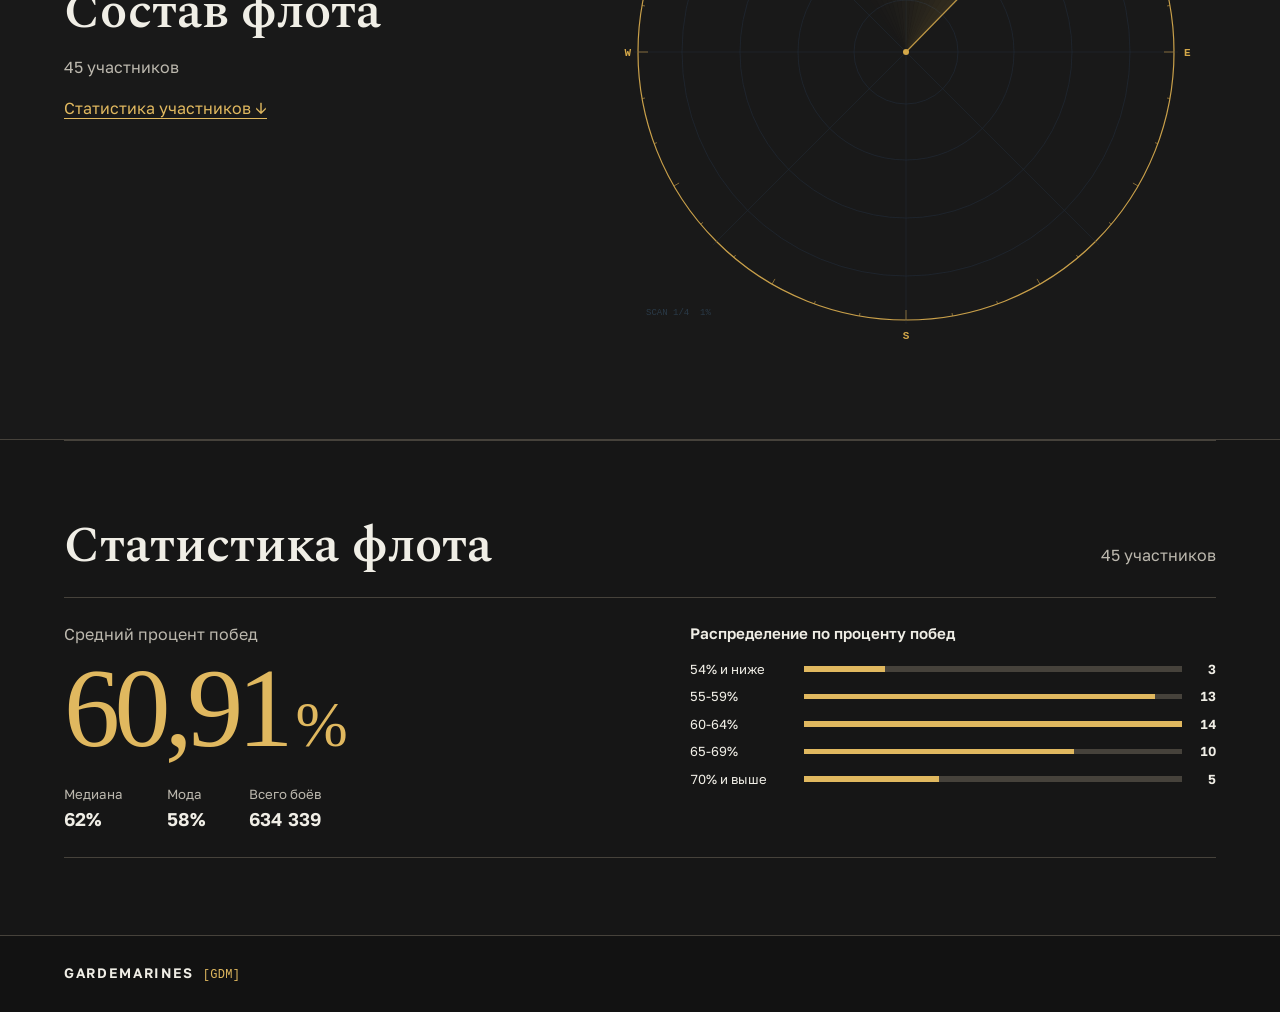
==== commit c06000d7: "Уточнить статистику, сезоны и навигацию сайта" ====
--- a/index.html
+++ b/index.html
@@ -4,10 +4,10 @@
   <meta charset="UTF-8">
   <meta name="viewport" content="width=device-width, initial-scale=1">
   <meta name="theme-color" content="#161616">
-  <title>Гардемарины [GDM] — World of Warships Legends</title>
+  <title>Гардемарины [GDM]</title>
   <meta name="description" content="Турниры, достижения, состав и статистика флота «Гардемарины».">
   <meta property="og:type" content="website">
-  <meta property="og:title" content="Гардемарины [GDM] — World of Warships Legends">
+  <meta property="og:title" content="Гардемарины [GDM]">
   <meta property="og:description" content="Турниры, достижения, состав и статистика флота «Гардемарины».">
   <meta property="og:image" content="https://gardemarines.ru/logo.png">
   <link rel="canonical" href="https://gardemarines.ru/">
@@ -26,29 +26,28 @@
 <section class="opening page-width" aria-labelledby="site-title">
   <div class="opening-copy">
     <img class="club-crest" src="logo.png" alt="Эмблема флота Гардемарины">
-    <p class="eyebrow">Флот World of Warships Legends</p>
+
     <h1 id="site-title">Гардемарины</h1>
-    <p class="opening-message">Флот, в котором главная ценность — люди.</p>
+    <p class="opening-message">Люди прежде всего.</p>
 
   </div>
 
 </section>
 <section class="page-width content-section" id="tournaments" aria-labelledby="tournaments-title">
-  <div class="section-head"><h2 id="tournaments-title">Турниры и достижения</h2><p>2024–2026</p></div>
-  <div class="current-season" id="season"><strong>Сезон 2027</strong><p>Ожидаем календарь турниров.</p></div>
-  <div class="yearbook"><section><h3>2026</h3><ul class="results"><li><a class="result-row" href="archive.html#risers-cup-26"><span class="result-date">март</span><strong>Risers Cup 26</strong><span class="result-win">1 место</span><span class="result-arrow" aria-hidden="true">↗</span></a></li></ul></section>
-<section><h3>2025</h3><ul class="results"><li><a class="result-row" href="archive.html#ocean-cup-5"><span class="result-date">сентябрь</span><strong>Ocean Cup 5</strong><span class="result-place">1/8 финала</span><span class="result-arrow" aria-hidden="true">↗</span></a></li>
-<li><a class="result-row" href="archive.html#rookie-cup-25"><span class="result-date">март</span><strong>Rookie Cup 25</strong><span class="result-place">1/8 финала</span><span class="result-arrow" aria-hidden="true">↗</span></a></li>
-<li><a class="result-row" href="archive.html#cis-cup-25"><span class="result-date">февраль</span><strong>Кубок СНГ 25</strong><span class="result-win">1 место</span><span class="result-arrow" aria-hidden="true">↗</span></a></li>
-<li><a class="result-row" href="archive.html#winter-cup-25"><span class="result-date">январь</span><strong>Winter Cup 25</strong><span class="result-place">1/4 финала нижней сетки</span><span class="result-arrow" aria-hidden="true">↗</span></a></li></ul></section>
-<section><h3>2024</h3><ul class="results"><li><a class="result-row" href="archive.html#ocean-cup-4"><span class="result-date">сентябрь</span><strong>Ocean Cup 4</strong><span class="result-place">Групповая стадия</span><span class="result-arrow" aria-hidden="true">↗</span></a></li>
-<li><a class="result-row" href="archive.html#ocean-cup-3"><span class="result-date">апрель</span><strong>Ocean Cup 3</strong><span class="result-place">Групповая стадия</span><span class="result-arrow" aria-hidden="true">↗</span></a></li>
-<li><a class="result-row" href="archive.html#cis-cup-24"><span class="result-date">февраль</span><strong>Кубок СНГ 24</strong><span class="result-place">2 место</span><span class="result-arrow" aria-hidden="true">↗</span></a></li>
-<li><a class="result-row" href="archive.html#winter-cup-24"><span class="result-date">январь</span><strong>Winter Cup 24</strong><span class="result-place">1/4 финала</span><span class="result-arrow" aria-hidden="true">↗</span></a></li></ul></section></div>
+  <div class="section-head"><h2 id="tournaments-title">Турниры и достижения</h2></div>
+  <div class="yearbook"><section id="season"><h3>2027</h3><p class="season-status">Календарь пока не объявлен.</p></section><section><h3>2026</h3><ul class="results"><li><a class="result-row" href="archive.html#risers-cup-26"><span class="result-date">март</span><strong>Risers Cup 26</strong><span class="result-win">1 место</span><span class="result-arrow" aria-hidden="true">↗</span></a></li></ul></section>
+<section><h3>2025</h3><ul class="results"><li><div class="result-row"><span class="result-date">сентябрь</span><strong>Ocean Cup 5</strong><span class="result-place">1/8 финала</span></div></li>
+<li><div class="result-row"><span class="result-date">март</span><strong>Rookie Cup 25</strong><span class="result-place">1/8 финала</span></div></li>
+<li><div class="result-row"><span class="result-date">февраль</span><strong>Кубок СНГ 25</strong><span class="result-win">1 место</span></div></li>
+<li><div class="result-row"><span class="result-date">январь</span><strong>Winter Cup 25</strong><span class="result-place">1/4 финала нижней сетки</span></div></li></ul></section>
+<section><h3>2024</h3><ul class="results"><li><div class="result-row"><span class="result-date">сентябрь</span><strong>Ocean Cup 4</strong><span class="result-place">Групповая стадия</span></div></li>
+<li><div class="result-row"><span class="result-date">апрель</span><strong>Ocean Cup 3</strong><span class="result-place">Групповая стадия</span></div></li>
+<li><div class="result-row"><span class="result-date">февраль</span><strong>Кубок СНГ 24</strong><span class="result-place">2 место</span></div></li>
+<li><div class="result-row"><span class="result-date">январь</span><strong>Winter Cup 24</strong><span class="result-place">1/4 финала</span></div></li></ul></section></div>
 </section>
 <section class="content-section roster-section" id="roster" aria-labelledby="roster-title"><div class="page-width roster-layout">
   <div class="roster-copy"><h2 id="roster-title">Состав флота</h2><p>45 участников</p><a class="text-link" href="#statistics">Статистика участников <span aria-hidden="true">↓</span></a></div>
-  <canvas id="radarCanvas" width="620" height="620" role="img" aria-label="Радар состава флота">Ники участников приведены в таблице статистики.</canvas>
+  <canvas id="radarCanvas" width="620" height="620" role="img" aria-label="Радар состава флота">Состав флота.</canvas>
 </div></section>
 <section class="page-width content-section" id="statistics" aria-labelledby="statistics-title">
   <div class="section-head"><h2 id="statistics-title">Статистика флота</h2><p>45 участников</p></div>
@@ -61,62 +60,13 @@
       </dl>
     </div>
     <div class="distribution"><h3>Распределение по проценту побед</h3>
-      <ul><li><span>0–49%</span><span class="bar-track" aria-hidden="true"><span style="--bar:7.142857142857142%"></span></span><strong>1</strong></li><li><span>50–54%</span><span class="bar-track" aria-hidden="true"><span style="--bar:14.285714285714285%"></span></span><strong>2</strong></li><li><span>55–59%</span><span class="bar-track" aria-hidden="true"><span style="--bar:92.85714285714286%"></span></span><strong>13</strong></li><li><span>60–64%</span><span class="bar-track" aria-hidden="true"><span style="--bar:100%"></span></span><strong>14</strong></li><li><span>65–69%</span><span class="bar-track" aria-hidden="true"><span style="--bar:71.42857142857143%"></span></span><strong>10</strong></li><li><span>70% и выше</span><span class="bar-track" aria-hidden="true"><span style="--bar:35.714285714285715%"></span></span><strong>5</strong></li></ul>
+      <ul><li><span>54% и ниже</span><span class="bar-track" aria-hidden="true"><span style="--bar:21.42857%"></span></span><strong>3</strong></li><li><span>55-59%</span><span class="bar-track" aria-hidden="true"><span style="--bar:92.85714285714286%"></span></span><strong>13</strong></li><li><span>60-64%</span><span class="bar-track" aria-hidden="true"><span style="--bar:100%"></span></span><strong>14</strong></li><li><span>65-69%</span><span class="bar-track" aria-hidden="true"><span style="--bar:71.42857142857143%"></span></span><strong>10</strong></li><li><span>70% и выше</span><span class="bar-track" aria-hidden="true"><span style="--bar:35.714285714285715%"></span></span><strong>5</strong></li></ul>
     </div>
   </div>
-  <details class="calculation"><summary>Как рассчитаны показатели</summary><p class="data-note">Среднее рассчитано по личным процентам побед с одинаковым весом для каждого из 45 игроков. Мода 58% встречается у 6 игроков. Значения взяты из игрового списка, включая отображаемые 0% у Ch3ckm4t1c.</p></details>
-  <details class="players"><summary>Показатели участников</summary>
-    <div class="players-scroll" tabindex="0" role="region" aria-label="Таблица статистики участников">
-    <table><thead><tr><th scope="col">Игрок</th><th scope="col">Победы</th><th scope="col">Бои</th><th scope="col">Потопил / был потоплен</th></tr></thead>
-    <tbody><tr><th scope="row">egorkochman</th><td>73%</td><td>28 053</td><td>2,81</td></tr>
-<tr><th scope="row">mcbay1988</th><td>67%</td><td>21 540</td><td>3,02</td></tr>
-<tr><th scope="row">MaloyGnoy</th><td>70%</td><td>17 347</td><td>3,05</td></tr>
-<tr><th scope="row">gggk303</th><td>55%</td><td>4 697</td><td>1,59</td></tr>
-<tr><th scope="row">Alex_DeviL777</th><td>71%</td><td>18 236</td><td>2,68</td></tr>
-<tr><th scope="row">Wit163rus</th><td>58%</td><td>28 101</td><td>1,88</td></tr>
-<tr><th scope="row">Yaruy_K</th><td>58%</td><td>20 764</td><td>1,72</td></tr>
-<tr><th scope="row">PoznyakAlexDi</th><td>60%</td><td>11 729</td><td>1,81</td></tr>
-<tr><th scope="row">Tima-ma</th><td>58%</td><td>17 500</td><td>1,94</td></tr>
-<tr><th scope="row">Roman_WOW_</th><td>71%</td><td>2 002</td><td>2,72</td></tr>
-<tr><th scope="row">Alexander-VIII</th><td>64%</td><td>15 411</td><td>2,08</td></tr>
-<tr><th scope="row">Leps_on_TV</th><td>64%</td><td>10 326</td><td>1,57</td></tr>
-<tr><th scope="row">Checkmatic</th><td>67%</td><td>18 464</td><td>3,41</td></tr>
-<tr><th scope="row">CEPbIU_76</th><td>67%</td><td>18 481</td><td>1,7</td></tr>
-<tr><th scope="row">Super-zverugin</th><td>60%</td><td>26 563</td><td>1,65</td></tr>
-<tr><th scope="row">F0K1CH</th><td>65%</td><td>15 234</td><td>2,58</td></tr>
-<tr><th scope="row">Evgeniy_Ivshin</th><td>64%</td><td>20 900</td><td>2,46</td></tr>
-<tr><th scope="row">Alex_Messer</th><td>62%</td><td>6 187</td><td>1,84</td></tr>
-<tr><th scope="row">BaLTaZaR014</th><td>56%</td><td>17 475</td><td>1,74</td></tr>
-<tr><th scope="row">Prado_VOD</th><td>64%</td><td>10 201</td><td>2,49</td></tr>
-<tr><th scope="row">ZEMJI9IHUH</th><td>62%</td><td>28 857</td><td>1,77</td></tr>
-<tr><th scope="row">Naikon71</th><td>57%</td><td>12 604</td><td>1,79</td></tr>
-<tr><th scope="row">sagoyakov_roman-</th><td>54%</td><td>17 844</td><td>1,29</td></tr>
-<tr><th scope="row">Intrepids7</th><td>68%</td><td>13 238</td><td>3,6</td></tr>
-<tr><th scope="row">Dennazzz</th><td>60%</td><td>9 151</td><td>1,97</td></tr>
-<tr><th scope="row">RoskeA-RoBBi</th><td>66%</td><td>5 952</td><td>1,85</td></tr>
-<tr><th scope="row">FenomenRostov</th><td>62%</td><td>15 701</td><td>2,77</td></tr>
-<tr><th scope="row">ChestorQQ_RU</th><td>65%</td><td>14 681</td><td>3,3</td></tr>
-<tr><th scope="row">dimonlamo</th><td>64%</td><td>14 336</td><td>2,94</td></tr>
-<tr><th scope="row">isaev_denis</th><td>69%</td><td>16 911</td><td>3,04</td></tr>
-<tr><th scope="row">BursAssassin</th><td>62%</td><td>14 277</td><td>2,07</td></tr>
-<tr><th scope="row">SharOn_RU</th><td>65%</td><td>4 191</td><td>2,08</td></tr>
-<tr><th scope="row">T_o_t_t_i_8</th><td>69%</td><td>13 826</td><td>2,53</td></tr>
-<tr><th scope="row">komawars</th><td>62%</td><td>20 864</td><td>2,31</td></tr>
-<tr><th scope="row">Artemius_od</th><td>74%</td><td>11 356</td><td>2,66</td></tr>
-<tr><th scope="row">GOLDBERG475</th><td>50%</td><td>12 742</td><td>1,32</td></tr>
-<tr><th scope="row">devasator91</th><td>55%</td><td>7 580</td><td>1,11</td></tr>
-<tr><th scope="row">lucky292pear</th><td>57%</td><td>4 723</td><td>2,7</td></tr>
-<tr><th scope="row">OziBlitz</th><td>55%</td><td>5 944</td><td>1,47</td></tr>
-<tr><th scope="row">vladimir_chevere</th><td>58%</td><td>8 454</td><td>1,45</td></tr>
-<tr><th scope="row">aleksey_449</th><td>57%</td><td>8 553</td><td>1,55</td></tr>
-<tr><th scope="row">Redvoin RF</th><td>58%</td><td>17 230</td><td>1,9</td></tr>
-<tr><th scope="row">lll_QuaZar_lll</th><td>60%</td><td>5 666</td><td>1,91</td></tr>
-<tr><th scope="row">Ch3ckm4t1c</th><td>0%</td><td>68</td><td>6,35</td></tr>
-<tr><th scope="row">DENis3040</th><td>58%</td><td>20 379</td><td>1,62</td></tr></tbody></table></div>
-  </details>
+
 </section>
 </main>
-<footer class="site-footer"><div class="page-width footer-inner"><a class="wordmark" href="index.html"><strong>GARDEMARINES</strong><span>[GDM]</span></a><p>World of Warships Legends</p></div></footer>
+<footer class="site-footer"><div class="page-width footer-inner"><a class="wordmark" href="index.html"><strong>GARDEMARINES</strong><span>[GDM]</span></a></div></footer>
 <script>
   (function(){
     const cv = document.getElementById('radarCanvas');
@@ -187,7 +137,7 @@
     PLAYERS.forEach((p,idx)=>{
       const inner=(idx%2===0);
       const r=inner?r0:r1;
-      // Все 45 точек равномерно по углу — не парами, а одной лентой
+      // Все 45 точек равномерно по углу не парами, а одной лентой
       const ang=norm(-Math.PI/2 + (idx/n)*TAU);
       const rv=r+(Math.random()-0.5)*5;
       dots[idx]={
@@ -213,7 +163,7 @@
         d.angle=ang;
       }
       if(d.nick==='RoskeA-RoBBi'){
-        // чуть центрее — уменьшаем радиус
+        // чуть центрее уменьшаем радиус
         const ang=d.angle;
         const r=105;
         d.x=CX+r*Math.cos(ang); d.y=CY+r*Math.sin(ang);
@@ -357,5 +307,28 @@
     radarObs.observe(cv);
   })();
 </script>
+<script>
+  const sectionLinks = Array.from(document.querySelectorAll('.masthead nav a'));
+  const sections = sectionLinks.map(link => document.querySelector(link.hash));
+  const header = document.querySelector('.masthead');
+  function updateNavigation() {
+    const line = header.offsetHeight + 48;
+    let current = null;
+    for (const section of sections) {
+      if (section.getBoundingClientRect().top <= line) current = section;
+    }
+    if (window.scrollY + innerHeight >= document.documentElement.scrollHeight - 2) current = sections.at(-1);
+    sectionLinks.forEach((link, index) => {
+      if (sections[index] === current) link.setAttribute('aria-current', 'location');
+      else link.removeAttribute('aria-current');
+    });
+    const range = document.documentElement.scrollHeight - innerHeight;
+    header.style.setProperty('--progress', range > 0 ? Math.min(1, scrollY / range) : 0);
+  }
+  addEventListener('scroll', updateNavigation, {passive:true});
+  addEventListener('resize', updateNavigation);
+  addEventListener('load', updateNavigation);
+  updateNavigation();
+</script>
 </body>
 </html>
--- a/site.css
+++ b/site.css
@@ -1,9 +1,9 @@
 
   :root {
-    --steel-darkest: #0a0d10;
-    --steel-dark: #14181d;
-    --steel-mid: #1e242b;
-    --steel-light: #2a3139;
+    --steel-darkest: #141414;
+    --steel-dark: #181818;
+    --steel-mid: #242424;
+    --steel-light: #303030;
     --steel-edge: #3d4651;
     --gold-shadow: #6e5420;
     --gold-base: #b8902f;
@@ -12,7 +12,7 @@
     --gold-shine: #fff2c4;
     --text: #e4e8ec;
     --text-dim: #8b97a3;
-    --line: #2a3641;
+    --line: #3d392f;
     --content-width: 1100px;
   }
 
@@ -496,11 +496,11 @@
 /* Fleet editorial layout */
 .fleet-site {
   --paper: #f0eee6;
-  --muted: #adb8b8;
-  --accent: #e7c584;
-  --rule: #37454b;
-  --base: #10171c;
-  --panel: #172126;
+  --muted: #bcb8ae;
+  --accent: #e0b85f;
+  --rule: #46423b;
+  --base: #161616;
+  --panel: #232221;
   color: var(--paper);
   background: var(--base);
   font: 400 1rem/1.55 system-ui, sans-serif;
@@ -541,7 +541,7 @@
 .result-row:hover strong, .result-row:focus-visible strong { text-decoration: underline; text-underline-offset: .25em; }
 .result-date, .result-place, .result-win { font-size: .92rem; }
 .result-win, .result-arrow { color: var(--accent); }
-.roster-section { background: #141e23; border-block: 1px solid var(--rule); }
+.roster-section { background: #191919; border-block: 1px solid var(--rule); }
 .roster-layout { display: grid; grid-template-columns: minmax(12rem, .65fr) minmax(0, 1fr); align-items: center; gap: 1rem clamp(1rem, 6vw, 4.5rem); }
 .roster-copy p { margin-block: .9rem 1rem; max-width: 26ch; }
 .roster-layout #radarCanvas { display: block; width: 100%; max-width: 620px; height: auto; justify-self: end; }
@@ -568,7 +568,7 @@
 .players th:first-child { padding-left: 0; text-align: left; }
 .players th { font-weight: 600; }
 .players td { white-space: nowrap; }
-.fleet-site .site-footer { background: #131c21; border-top: 1px solid var(--rule); padding: 0; text-align: left; }
+.fleet-site .site-footer { background: #121212; border-top: 1px solid var(--rule); padding: 0; text-align: left; }
 .footer-inner p { color: var(--muted); font-size: .85rem; }
 .tournament-detail { padding-block: 2.75rem clamp(3rem, 7vw, 5rem); min-height: 66vh; }
 .back-link { display: inline-block; margin-bottom: 2rem; }
@@ -601,3 +601,45 @@
   html { scroll-behavior: auto; }
   .result-row { transition: none; }
 }
+
+/* Club crest and seasonal results */
+.masthead .wordmark { align-items: center; }
+.wordmark img, .club-crest { object-fit: contain; mix-blend-mode: screen; }
+.opening { display: block; text-align: center; padding-block: clamp(1.5rem,4vw,3rem) clamp(2rem,5vw,4rem); }
+.fleet-site:has(.opening) { background: radial-gradient(ellipse 48rem 28rem at 50% 10rem, #322c20 0%, transparent 87%), var(--base); }
+.club-crest { display: block; width: clamp(10rem,21vw,17rem); height: auto; margin: 0 auto .8rem; }
+.opening h1, .content-section h2, .event-page h1 { font-family: "Arial Narrow", "Segoe UI", sans-serif; font-weight: 800; letter-spacing: -.045em; }
+.opening h1 { font-size: clamp(2.5rem,6.6vw,5.25rem); margin-block: .2rem .45rem; }
+.opening .eyebrow { letter-spacing: .16em; font-size: .69rem; }
+.content-section h2 { font-size: clamp(1.85rem,4.5vw,3.15rem); }
+.yearbook { display: grid; grid-template-columns: repeat(3,minmax(0,1fr)); gap: clamp(1.25rem,3vw,3rem); }
+.yearbook h3 { font: italic 700 clamp(2rem,3vw,3rem)/1.2 Georgia, serif; color: var(--accent); margin-bottom: .55rem; }
+.yearbook .result-row { grid-template-columns: 1fr auto; gap: .12rem .5rem; padding-block: .7rem; }
+.yearbook .result-date { font-size: .78rem; grid-column: 1; }
+.yearbook .result-row strong { grid-column: 1; font-size: 1.08rem; }
+.yearbook .result-place, .yearbook .result-win { grid-column: 1; font-size: .82rem; }
+.yearbook .result-arrow { grid-column: 2; grid-row: 2; }
+.calculation { margin-top: .8rem; font-size: .84rem; color: var(--muted); }
+.calculation summary { cursor:pointer; }
+@media(max-width:700px) {
+  .yearbook { grid-template-columns: 1fr; }
+  .yearbook > section { display:grid; grid-template-columns: 4.1rem minmax(0,1fr); gap:.8rem; }
+  .yearbook h3 { font-size:1.65rem; }
+  .masthead-inner { justify-content:center; }
+  .club-crest { width: min(11rem,49vw); }
+}
+
+@font-face { font-family: 'Golos Text'; src: url('fonts/golos-text-var.woff2') format('woff2'); font-weight: 400 600; font-display: swap; }
+@font-face { font-family: 'Spectral'; src: url('fonts/spectral-600.woff2') format('woff2'); font-weight: 600; font-display: swap; }
+.fleet-site { font-family: 'Golos Text', system-ui, sans-serif; }
+.opening h1, .content-section h2, .event-page h1, .yearbook h3 { font-family: 'Spectral', Georgia, serif; font-style: normal; font-weight: 600; letter-spacing: 0; line-height: 1.12; }
+.masthead { position: sticky; top: 0; z-index: 10; background: #171716; }
+.masthead::after { content: ''; display: block; height: 2px; background: var(--accent); transform: scaleX(var(--progress, 0)); transform-origin: left; }
+.masthead nav a[aria-current] { color: var(--accent); text-decoration: underline; text-underline-offset: .35em; }
+.fleet-site [id] { scroll-margin-top: 6.75rem; }
+.yearbook { grid-template-columns: repeat(4,minmax(0,1fr)); }
+.season-status { border-top: 1px solid var(--rule); padding-block: .75rem; color: var(--muted); font-size: .9rem; }
+div.result-row:hover { background: none; }
+div.result-row:hover strong { text-decoration: none; }
+@media(max-width:950px) { .yearbook { grid-template-columns: repeat(2,minmax(0,1fr)); } }
+@media(max-width:700px) { .yearbook { grid-template-columns: 1fr; } .opening h1 { font-size: clamp(2.15rem,8vw,3.5rem); } }
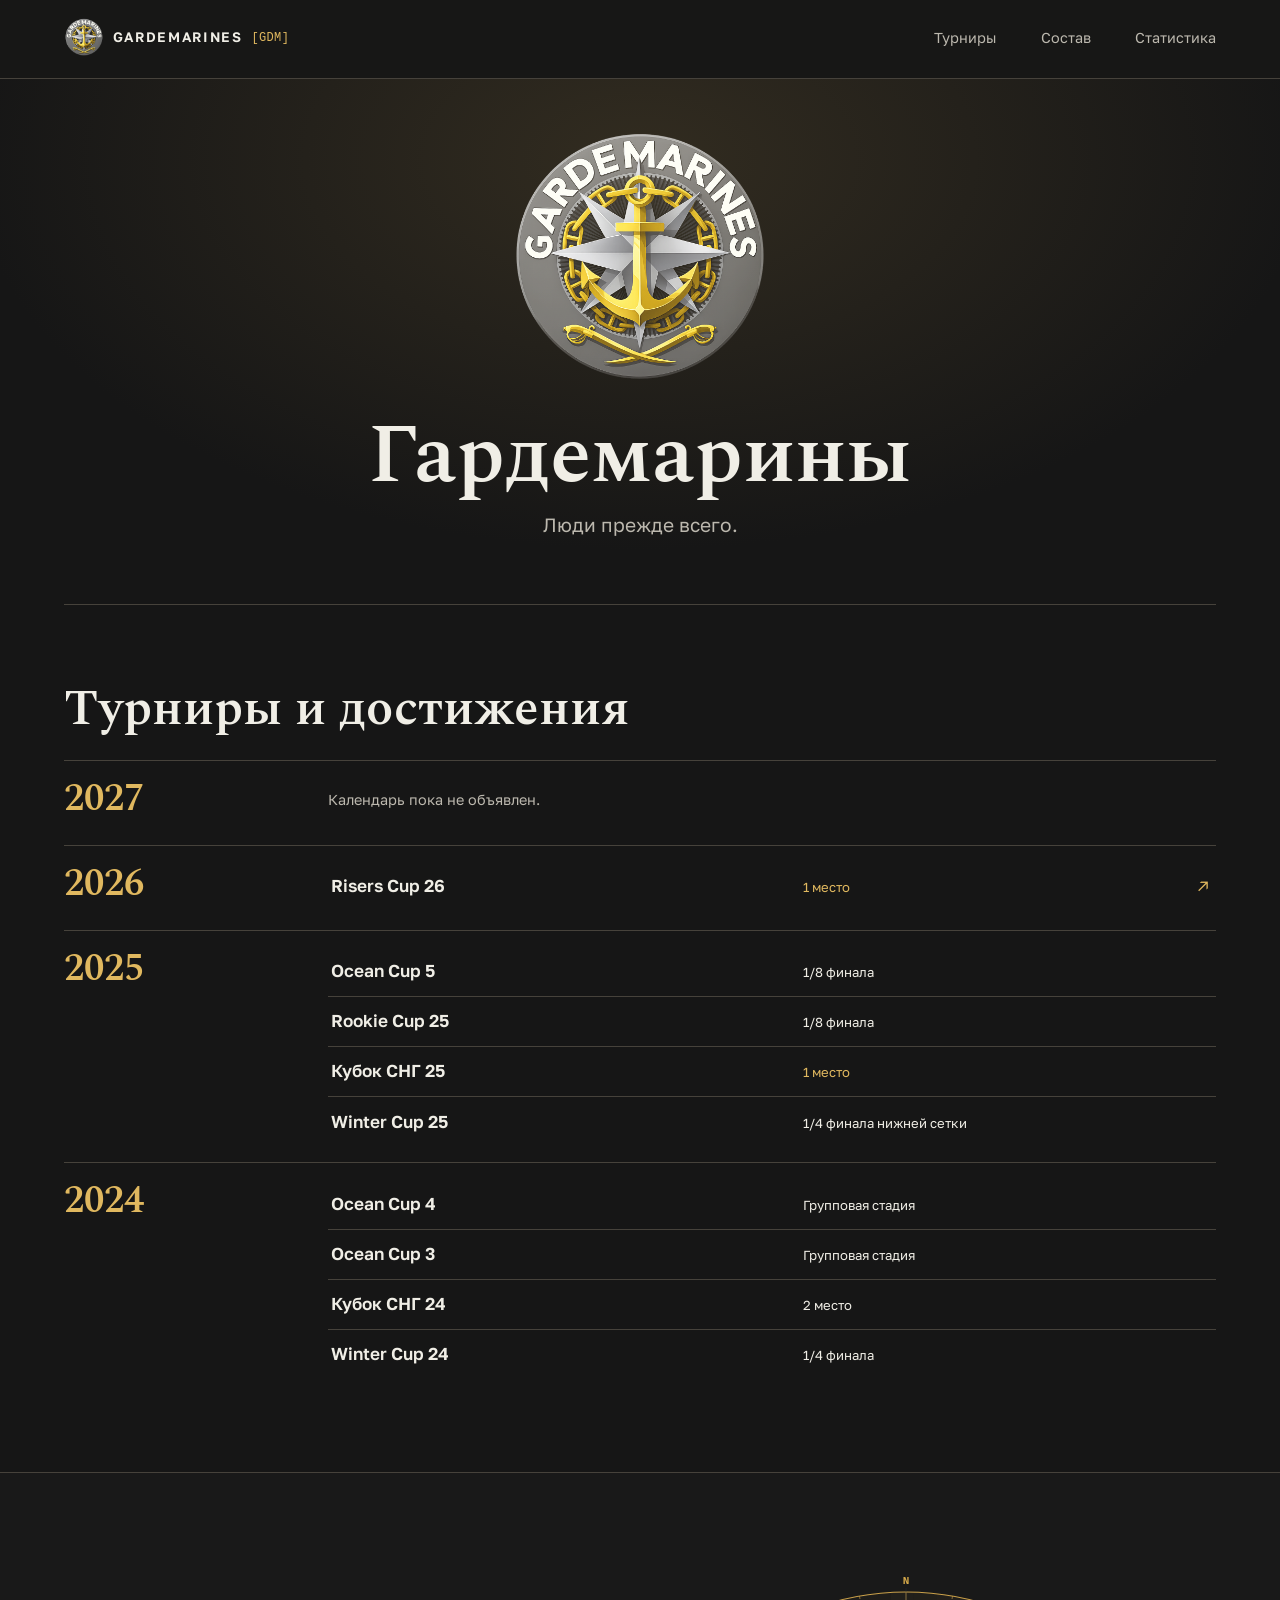
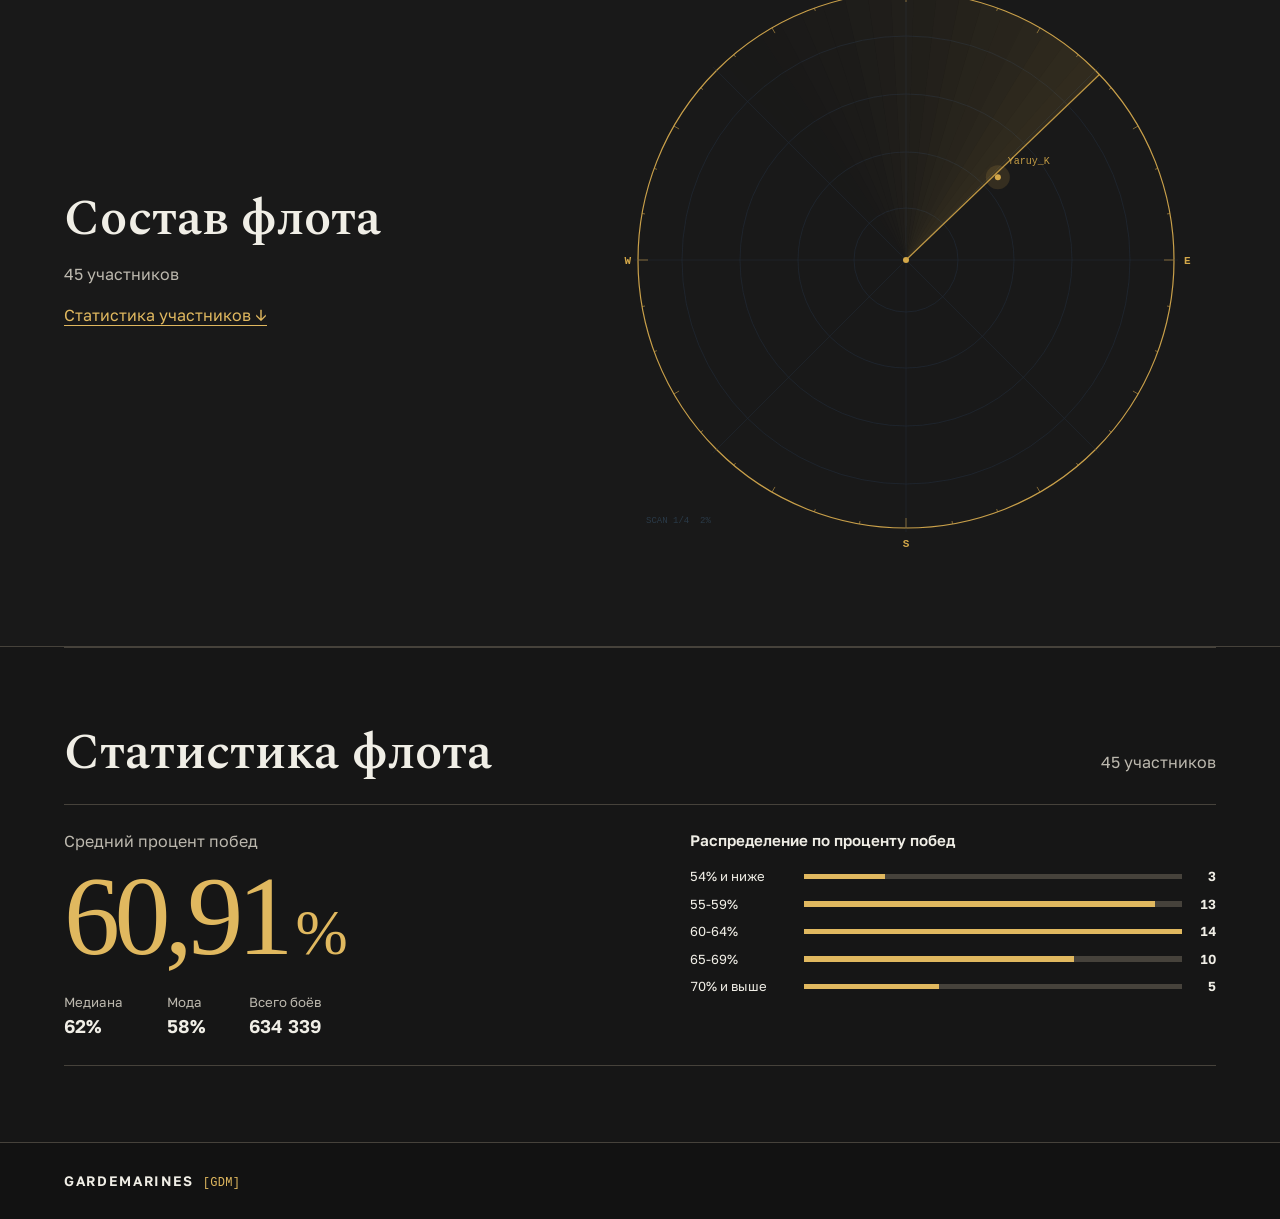
==== commit 4927d1b1: "Сократить сводку турниров по сезонам" ====
--- a/index.html
+++ b/index.html
@@ -35,15 +35,15 @@
 </section>
 <section class="page-width content-section" id="tournaments" aria-labelledby="tournaments-title">
   <div class="section-head"><h2 id="tournaments-title">Турниры и достижения</h2></div>
-  <div class="yearbook"><section id="season"><h3>2027</h3><p class="season-status">Календарь пока не объявлен.</p></section><section><h3>2026</h3><ul class="results"><li><a class="result-row" href="archive.html#risers-cup-26"><span class="result-date">март</span><strong>Risers Cup 26</strong><span class="result-win">1 место</span><span class="result-arrow" aria-hidden="true">↗</span></a></li></ul></section>
-<section><h3>2025</h3><ul class="results"><li><div class="result-row"><span class="result-date">сентябрь</span><strong>Ocean Cup 5</strong><span class="result-place">1/8 финала</span></div></li>
-<li><div class="result-row"><span class="result-date">март</span><strong>Rookie Cup 25</strong><span class="result-place">1/8 финала</span></div></li>
-<li><div class="result-row"><span class="result-date">февраль</span><strong>Кубок СНГ 25</strong><span class="result-win">1 место</span></div></li>
-<li><div class="result-row"><span class="result-date">январь</span><strong>Winter Cup 25</strong><span class="result-place">1/4 финала нижней сетки</span></div></li></ul></section>
-<section><h3>2024</h3><ul class="results"><li><div class="result-row"><span class="result-date">сентябрь</span><strong>Ocean Cup 4</strong><span class="result-place">Групповая стадия</span></div></li>
-<li><div class="result-row"><span class="result-date">апрель</span><strong>Ocean Cup 3</strong><span class="result-place">Групповая стадия</span></div></li>
-<li><div class="result-row"><span class="result-date">февраль</span><strong>Кубок СНГ 24</strong><span class="result-place">2 место</span></div></li>
-<li><div class="result-row"><span class="result-date">январь</span><strong>Winter Cup 24</strong><span class="result-place">1/4 финала</span></div></li></ul></section></div>
+  <div class="yearbook"><section id="season"><h3>2027</h3><p class="season-status">Календарь пока не объявлен.</p></section><section><h3>2026</h3><ul class="results"><li><a class="result-row" href="archive.html#risers-cup-26"><strong>Risers Cup 26</strong><span class="result-win">1 место</span><span class="result-arrow" aria-hidden="true">↗</span></a></li></ul></section>
+<section><h3>2025</h3><ul class="results"><li><div class="result-row"><strong>Ocean Cup 5</strong><span class="result-place">1/8 финала</span></div></li>
+<li><div class="result-row"><strong>Rookie Cup 25</strong><span class="result-place">1/8 финала</span></div></li>
+<li><div class="result-row"><strong>Кубок СНГ 25</strong><span class="result-win">1 место</span></div></li>
+<li><div class="result-row"><strong>Winter Cup 25</strong><span class="result-place">1/4 финала нижней сетки</span></div></li></ul></section>
+<section><h3>2024</h3><ul class="results"><li><div class="result-row"><strong>Ocean Cup 4</strong><span class="result-place">Групповая стадия</span></div></li>
+<li><div class="result-row"><strong>Ocean Cup 3</strong><span class="result-place">Групповая стадия</span></div></li>
+<li><div class="result-row"><strong>Кубок СНГ 24</strong><span class="result-place">2 место</span></div></li>
+<li><div class="result-row"><strong>Winter Cup 24</strong><span class="result-place">1/4 финала</span></div></li></ul></section></div>
 </section>
 <section class="content-section roster-section" id="roster" aria-labelledby="roster-title"><div class="page-width roster-layout">
   <div class="roster-copy"><h2 id="roster-title">Состав флота</h2><p>45 участников</p><a class="text-link" href="#statistics">Статистика участников <span aria-hidden="true">↓</span></a></div>
--- a/site.css
+++ b/site.css
@@ -19,480 +19,6 @@
   * { margin: 0; padding: 0; box-sizing: border-box; }
   html { scroll-behavior: smooth; }
 
-  .vroad-title {
-    font-family:'IBM Plex Mono',monospace; font-size:0.72rem;
-    color:var(--gold); letter-spacing:0.25em; text-transform:uppercase;
-    margin-bottom:2rem; display:inline-flex; align-items:center; gap:1rem;
-  }
-  .vroad-title::before,.vroad-title::after { content:''; width:30px; height:1px; background:var(--gold); }
-
-  .vroad {
-    display:grid;
-    grid-template-columns: 1fr 48px 1fr;
-    gap:0;
-    position:relative;
-    max-width:700px;
-    margin:0 auto 2rem;
-  }
-
-  .vroad-line {
-    position:relative;
-    display:flex; flex-direction:column; align-items:center;
-  }
-  .vroad-line::before {
-    content:'';
-    position:absolute;
-    top:0; bottom:0; left:50%;
-    width:3px;
-    background: linear-gradient(180deg,
-      transparent,
-      var(--gold-base) 3%,
-      var(--gold-bright) 50%,
-      var(--gold-base) 97%,
-      transparent
-    );
-    box-shadow: 0 0 12px rgba(212,168,73,0.35);
-    transform:translateX(-50%);
-  }
-
-  .vroad-node {
-    width:12px; height:12px; border-radius:50%; z-index:2; flex-shrink:0;
-    background: linear-gradient(180deg, var(--gold-shine), var(--gold-base));
-    border:2px solid var(--gold-bright);
-    box-shadow:0 0 8px rgba(212,168,73,0.6);
-    margin:0 auto;
-  }
-  .vroad-node.dim {
-    background:var(--steel-mid);
-    border-color:var(--steel-edge);
-    box-shadow:none;
-  }
-
-  .vroad-stage-name {
-    font-family:'Cinzel',serif; font-weight:700; font-size:0.68rem;
-    color:var(--gold); letter-spacing:0.1em; white-space:nowrap;
-    text-align:center; margin:0.3rem 0;
-  }
-  .vroad-node.dim + .vroad-stage-name { color:var(--text-dim); }
-
-  .vroad-row {
-    display:contents;
-  }
-
-  .vroad-col-rc { 
-    display:flex; flex-direction:column; gap:4px;
-    padding:0.6rem 0 0.6rem 0.8rem;
-    justify-content:center;
-  }
-  .vroad-col-scrim { 
-    display:flex; flex-direction:column; gap:4px;
-    padding:0.6rem 0.8rem 0.6rem 0;
-    justify-content:center;
-    align-items:flex-end;
-  }
-
-  .vm {
-    font-family:'IBM Plex Mono',monospace; font-size:0.68rem;
-    padding:0.25rem 0.5rem;
-    display:flex; gap:0.5rem; align-items:center;
-    background:var(--steel-mid);
-    white-space:nowrap;
-    border-left:2px solid var(--gold);
-    position:relative;
-  }
-  .vroad-col-scrim .vm {
-    border-left:none;
-    border-right:2px solid rgba(212,168,73,0.4);
-    flex-direction:row-reverse;
-    opacity:0.78;
-  }
-  .vm.loss { border-left-color:#b8473a; }
-  .vm.loss .vm-score { color:#d96250; }
-  .vroad-col-scrim .vm.loss { border-right-color:#b8473a; border-left:none; }
-  .vm.dim { border-left-color:var(--steel-edge); border-style:dashed; opacity:0.55; }
-
-  .vm::after {
-    content:''; position:absolute;
-    right:-9px; top:50%;
-    width:9px; height:1px;
-    background:var(--gold-base);
-    opacity:0.5;
-  }
-  .vroad-col-scrim .vm::after {
-    left:-9px; right:auto;
-  }
-  .vm.dim::after { background:var(--steel-edge); }
-
-  .vm-opp { color:var(--text); }
-  .vm-score { color:var(--gold-bright); font-weight:700; flex-shrink:0; }
-
-  .vroad-trophy {
-    text-align:center; font-size:2.5rem;
-    padding:1rem 0 0.5rem;
-    filter:drop-shadow(0 0 12px rgba(212,168,73,0.5));
-    animation:trophyGlow 3s ease-in-out infinite;
-    grid-column:1/-1;
-  }
-  @keyframes trophyGlow {
-    0%,100%{filter:drop-shadow(0 0 8px rgba(212,168,73,0.4));}
-    50%{filter:drop-shadow(0 0 20px rgba(212,168,73,0.8));}
-  }
-
-  .vroad-legend {
-    display:flex; gap:1.5rem; flex-wrap:wrap; justify-content:center;
-    font-family:'IBM Plex Mono',monospace; font-size:0.63rem; color:var(--text-dim);
-    max-width:700px; margin:0 auto;
-    padding-top:1rem; border-top:1px solid var(--line);
-  }
-  .vroad-legend span { display:flex; align-items:center; gap:0.5rem; }
-  .vl-bar { display:inline-block; width:12px; height:2px; }
-  .vl-bar.gold { background:var(--gold); }
-  .vl-bar.dim  { background:var(--steel-edge); }
-  .vl-bar.red  { background:#b8473a; }
-
-  @media(max-width:600px){
-    .vroad { grid-template-columns:1fr 36px 1fr; }
-    .vm { font-size:0.6rem; padding:0.2rem 0.35rem; }
-  }
-
-  .timeline-wrap {
-    max-width: 680px;
-    margin: 2rem auto 0;
-    padding: 0 1rem;
-    position: relative;
-  }
-
-  .timeline-wrap::before {
-    content: '';
-    position: absolute;
-    top: 20px; bottom: 50px;
-    left: 50%;
-    width: 3px;
-    transform: translateX(-50%);
-    background: linear-gradient(180deg, var(--gold-bright), var(--gold-base) 85%, transparent);
-    box-shadow: 0 0 12px rgba(212,168,73,0.35);
-    z-index: 0;
-  }
-
-  .timeline-stage { margin-bottom: 1rem; }
-  .timeline-stage.dim .tl-label { color: var(--text-dim); }
-
-  .tl-row {
-    display: grid;
-    grid-template-columns: 1fr 50px 1fr;
-    align-items: center;
-    min-height: 36px;
-    position: relative;
-    z-index: 1;
-  }
-
-  .tl-header-row { min-height: 72px; }
-
-  .tl-spine-node {
-    display: flex; flex-direction: column; align-items: center;
-    position: relative; z-index: 2;
-  }
-
-  .tl-spine-seg {
-    position: relative; z-index: 0;
-  }
-
-  .tl-dot {
-    width: 14px; height: 14px; border-radius: 50%;
-    background: linear-gradient(180deg, var(--gold-shine), var(--gold-base));
-    border: 2px solid var(--gold-bright);
-    box-shadow: 0 0 10px rgba(212,168,73,0.6);
-    flex-shrink: 0;
-  }
-  .tl-dot.dim {
-    background: var(--steel-mid); border-color: var(--steel-edge); box-shadow: none;
-  }
-
-  .tl-label {
-    font-family: 'Cinzel', serif; font-weight: 700;
-    font-size: 0.72rem; color: var(--gold); letter-spacing: 0.12em;
-    text-align: center; margin-top: 0.2rem; white-space: nowrap;
-  }
-
-  .tl-col-left  { display: flex; justify-content: flex-end; padding-right: 6px; overflow: visible; }
-  .tl-col-right { display: flex; justify-content: flex-start; padding-left: 6px; overflow: visible; }
-  .tl-empty-cell { height: 32px; }
-
-
-  .tl-card.scrim.win  { border-right: 2px solid var(--gold); }
-  .tl-card.scrim.loss { border-right: 2px solid #b8473a; color: #d96250; }
-  .tl-card.scrim.dim  { border-right: 2px dashed var(--steel-edge); opacity: 0.6; }
-  .tl-card.rc.win     { border-left: 2px solid var(--gold); }
-  .tl-card.rc.loss    { border-left: 2px solid #b8473a; color: #d96250; }
-  .tl-card.rc.dim     { border-left: 2px dashed var(--steel-edge); opacity: 0.6; }
-
-  .tl-score { color: var(--gold-bright); font-weight: 700; }
-  .tl-card.loss .tl-score { color: #d96250; }
-  .tl-card.dim  .tl-score { color: var(--text-dim); }
-  .tl-date  { color: var(--text-dim); font-size: 0.58rem; }
-
-  .tl-tick {
-    width: 8px; height: 1px;
-    background: var(--gold-base); opacity: 0.5; flex-shrink: 0;
-  }
-
-  .tl-trophy {
-    text-align: center; font-size: 2.2rem; padding: 0.5rem 0 0;
-    position: relative; z-index: 2;
-    animation: trophyGlow 3s ease-in-out infinite;
-  }
-  @keyframes trophyGlow {
-    0%,100% { filter: drop-shadow(0 0 6px rgba(212,168,73,0.4)); }
-    50%      { filter: drop-shadow(0 0 18px rgba(212,168,73,0.9)); }
-  }
-
-  @media(max-width:600px){
-    .tl-date { display: none; }
-    .tl-card { font-size: 0.6rem; position: relative; overflow: visible; }
-    .timeline-wrap { padding: 0; }
-  }
-
-  .tl-cup-icon {
-    font-size: 2.4rem;
-    background: linear-gradient(180deg, var(--gold-shine) 0%, var(--gold) 50%, var(--gold-base) 100%);
-    -webkit-background-clip: text;
-    background-clip: text;
-    -webkit-text-fill-color: transparent;
-    filter: drop-shadow(0 0 10px rgba(212,168,73,0.55));
-    animation: trophyGlow 4s ease-in-out infinite;
-    margin: 0.5rem 0 0.2rem;
-    display: block;
-  }
-
-  .season-metrics {
-    display: grid;
-    grid-template-columns: auto 1fr;
-    gap: 2rem;
-    background: linear-gradient(180deg, var(--steel-mid), var(--steel-dark));
-    border: 1px solid var(--steel-edge);
-    padding: 2rem;
-    margin-bottom: 2.5rem;
-    position: relative;
-  }
-  .season-metrics::before {
-    content:''; position:absolute; top:0; left:0; right:0; height:2px;
-    background: linear-gradient(90deg, transparent, var(--gold), transparent);
-  }
-  .sm-group { display:flex; align-items:center; gap:1.5rem; padding-right:2rem; border-right:1px solid var(--line); }
-  .sm-item { text-align:center; }
-  .sm-val { font-family:'Cinzel',serif; font-weight:900; font-size:3rem; line-height:1; background:linear-gradient(180deg,var(--gold-shine) 0%,var(--gold) 50%,var(--gold-base) 100%); -webkit-background-clip:text; background-clip:text; -webkit-text-fill-color:transparent; }
-  .sm-pct { font-size:1.5rem; }
-  .sm-label { font-family:'Cinzel',serif; font-size:0.75rem; letter-spacing:0.2em; color:var(--text); margin:0.3rem 0 0.2rem; text-transform:uppercase; }
-  .sm-sub { font-family:'IBM Plex Mono',monospace; font-size:0.68rem; color:var(--text-dim); }
-  .sm-divider { width:1px; height:60px; background:var(--line); }
-  .sm-maps { flex:1; }
-  .sm-maps-title { font-family:'IBM Plex Mono',monospace; font-size:0.65rem; color:var(--gold); letter-spacing:0.25em; text-transform:uppercase; margin-bottom:0.7rem; }
-  .sm-map-row { display:grid; grid-template-columns:130px 1fr 42px; align-items:center; gap:0.5rem; margin-bottom:0.35rem; }
-  .sm-map-name { font-family:'IBM Plex Mono',monospace; font-size:0.65rem; color:var(--text-dim); white-space:nowrap; }
-  .sm-map-bar { height:4px; background:var(--steel-light); border-radius:2px; overflow:hidden; }
-  .sm-map-fill { height:100%; background:linear-gradient(90deg,var(--gold-base),var(--gold-bright)); border-radius:2px; }
-  .sm-map-fill.weak { background:linear-gradient(90deg,#7a2020,#d96250); }
-  .sm-map-val { font-family:'IBM Plex Mono',monospace; font-size:0.65rem; color:var(--gold-bright); text-align:right; }
-  .sm-map-weak .sm-map-val { color:#d96250; }
-  @media(max-width:900px){
-    .season-metrics { grid-template-columns: 1fr; gap: 0; }
-    .sm-group {
-      border-right: none;
-      padding-right: 0;
-      border-bottom: 1px solid var(--line);
-      padding-bottom: 1.5rem;
-      justify-content: center;
-      gap: 2rem;
-    }
-    .sm-divider { width: 1px; height: 70px; }
-    .sm-val { font-size: 2.8rem; }
-    .sm-maps { padding: 0; }
-    .sm-map-row { grid-template-columns: 120px 1fr 38px; }
-  }
-
-  .tl-header-labels {
-    display: grid;
-    grid-template-columns: 1fr 50px 1fr;
-    max-width: 680px;
-    margin: 0 auto 0.5rem;
-    padding: 0 1rem;
-  }
-  .tl-header-l {
-    text-align: center;
-    padding-right: 0;
-    font-family: 'IBM Plex Mono', monospace;
-    font-size: 0.72rem;
-    color: rgba(220,235,248,0.92);
-    letter-spacing: 0.15em;
-    text-transform: uppercase;
-    line-height: 1.5;
-  }
-  .tl-header-r {
-    text-align: center;
-    padding-left: 0;
-    font-family: 'IBM Plex Mono', monospace;
-    font-size: 0.72rem;
-    color: rgba(220,235,248,0.92);
-    letter-spacing: 0.15em;
-    text-transform: uppercase;
-    line-height: 1.5;
-  }
-  .tl-header-l span, .tl-header-r span {
-    font-size: 0.58rem; opacity: 0.7; display: block;
-  }
-  .tl-header-mid {}
-
-  .tl-col-left .tl-card::after {
-    content: '';
-    position: absolute;
-    right: -26px; top: 50%;
-    width: 26px; height: 1px;
-    transform: translateY(-50%);
-  }
-  .tl-col-left .tl-card.win::after  { background: linear-gradient(90deg, transparent, rgba(212,168,73,0.8)); }
-  .tl-col-left .tl-card.loss::after { background: linear-gradient(90deg, transparent, rgba(184,71,58,0.7)); }
-  .tl-col-left .tl-card.dim::after  { background: linear-gradient(90deg, transparent, rgba(80,90,100,0.5)); }
-
-  .tl-col-right .tl-card::before {
-    content: '';
-    position: absolute;
-    left: -26px; top: 50%;
-    width: 26px; height: 1px;
-    transform: translateY(-50%);
-  }
-  .tl-col-right .tl-card.win::before  { background: linear-gradient(270deg, transparent, rgba(212,168,73,0.8)); }
-  .tl-col-right .tl-card.loss::before { background: linear-gradient(270deg, transparent, rgba(184,71,58,0.7)); }
-  .tl-col-right .tl-card.dim::before  { background: linear-gradient(270deg, transparent, rgba(80,90,100,0.5)); }
-
-  .tl-card-date {
-    font-family: 'IBM Plex Mono', monospace;
-    font-size: 0.58rem;
-    color: var(--text-dim);
-    text-align: center;
-    margin-bottom: 2px;
-  }
-  .tl-card-match {
-    display: flex;
-    align-items: center;
-    justify-content: center;
-    gap: 0.3rem;
-  }
-  .tl-us {
-    font-family: 'IBM Plex Mono', monospace;
-    font-size: 0.65rem;
-    color: var(--text);
-    font-weight: 400;
-  }
-  .tl-them {
-    font-family: 'IBM Plex Mono', monospace;
-    font-size: 0.65rem;
-    color: var(--text);
-    font-weight: 400;
-  }
-  .tl-score-mid {
-    font-family: 'Cinzel', serif;
-    font-weight: 700;
-    font-size: 0.82rem;
-    color: var(--text);
-    padding: 0 0.1rem;
-  }
-  .tl-card.win  .tl-score-mid { color: var(--gold-bright); }
-  .tl-card.loss .tl-score-mid { color: #d96250; }
-  .tl-card.dim  .tl-score-mid { color: var(--text-dim); }
-  .tl-card.loss .tl-us        { color: var(--text); }
-  .tl-card.loss .tl-them      { color: var(--text); }
-
-  .tl-col-left  { align-items: flex-end; }
-  .tl-col-right { align-items: flex-start; }
-
-  .tl-card {
-    width: 152px !important;
-    min-height: 52px !important;
-    box-sizing: border-box !important;
-    display: flex !important;
-    flex-direction: column !important;
-    align-items: center !important;
-    justify-content: center !important;
-    padding: 0.35rem 0.6rem !important;
-    position: relative;
-    text-align: center;
-    background: var(--steel-mid);
-    margin: 5px 0;
-    white-space: nowrap;
-    font-family: 'IBM Plex Mono', monospace;
-    font-size: 0.64rem;
-  }
-  .tl-card-date {
-    font-family: 'IBM Plex Mono', monospace;
-    font-size: 0.58rem;
-    color: var(--text-dim);
-    text-align: center;
-    width: 100%;
-    margin-bottom: 3px;
-  }
-  .tl-card-match {
-    display: flex;
-    align-items: center;
-    justify-content: center;
-    gap: 0.25rem;
-    width: 100%;
-  }
-  .tl-us, .tl-them {
-    font-family: 'IBM Plex Mono', monospace;
-    font-size: 0.64rem;
-    color: var(--text);
-    white-space: nowrap;
-  }
-  .tl-score-mid {
-    font-family: 'Cinzel', serif;
-    font-weight: 700;
-    font-size: 0.82rem;
-    padding: 0 0.15rem;
-    white-space: nowrap;
-  }
-  .tl-card.win  .tl-score-mid { color: var(--gold-bright); }
-  .tl-card.loss .tl-score-mid { color: #d96250; }
-  .tl-card.dim  .tl-score-mid { color: var(--text-dim); }
-  .tl-card.loss .tl-us   { color: var(--text); }
-  .tl-card.loss .tl-them { color: var(--text); }
-
-  .tl-stream {
-    position: absolute;
-    top: 3px; right: 4px;
-    font-size: 0.55rem;
-    color: var(--gold-base);
-    opacity: 0.5;
-    text-decoration: none;
-    transition: opacity 0.2s, color 0.2s;
-    letter-spacing: 0.05em;
-    font-family: 'IBM Plex Mono', monospace;
-  }
-  .tl-stream:hover {
-    opacity: 1;
-    color: var(--gold-bright);
-  }
-  .tl-stream::before {
-    content: '▶';
-    font-size: 0.5rem;
-    margin-right: 2px;
-  }
-
-
-  .tl-label {
-    font-family: 'Cinzel', serif;
-    font-weight: 700;
-    font-size: 0.72rem;
-    color: var(--gold);
-    letter-spacing: 0.12em;
-    white-space: nowrap;
-    margin-top: 0.3rem;
-    background: var(--steel-dark);
-    border: 1px solid rgba(212,168,73,0.25);
-    border-radius: 3px;
-    padding: 0.2rem 0.6rem;
-    position: relative;
-    z-index: 3;
-  }
 /* Fleet editorial layout */
 .fleet-site {
   --paper: #f0eee6;
@@ -643,3 +169,34 @@
 div.result-row:hover strong { text-decoration: none; }
 @media(max-width:950px) { .yearbook { grid-template-columns: repeat(2,minmax(0,1fr)); } }
 @media(max-width:700px) { .yearbook { grid-template-columns: 1fr; } .opening h1 { font-size: clamp(2.15rem,8vw,3.5rem); } }
+
+.yearbook { display:block; }
+.yearbook > section { display:grid; grid-template-columns: minmax(5rem,.27fr) 1fr; align-items:start; gap:1.5rem; border-top:1px solid var(--rule); padding-block:1rem; }
+.yearbook .results,.yearbook .season-status { border:0; }
+.yearbook .result-row { display:grid; grid-template-columns:minmax(0,1.2fr) minmax(0,1fr) 1rem; align-items:baseline; }
+.yearbook .result-row strong,.yearbook .result-place,.yearbook .result-win,.yearbook .result-arrow { grid-column:auto; grid-row:auto; }
+.yearbook li:last-child .result-row { border:0; }
+.cup-heading { padding:1rem 0 2rem; border-bottom:1px solid var(--rule); }
+.cup-layout { display:grid; grid-template-columns:minmax(0,2fr) minmax(15rem,1fr); gap:clamp(1.5rem,6vw,5rem); padding-top:2rem; }
+.cup-layout h2,.cup-stage h3 { font-family:Spectral,Georgia,serif; font-weight:600; }
+.cup-layout h2 { font-size:2rem; }
+.score-key,.match-lines time,.cup-summary small { color:var(--muted); font-size:.85rem; }
+.cup-stage { position:relative; margin-left:.4rem; border-left:1px solid var(--rule); padding:1.4rem 0 .35rem 1.5rem; }
+.cup-stage::before { content:''; position:absolute; left:-4px; top:2.15rem; width:7px; height:7px; border-radius:50%; background:var(--accent); }
+.cup-stage h3 { font-size:1.35rem; }
+.match-lines,.cup-summary ul { list-style:none; }
+.match-lines li { display:grid; grid-template-columns:4rem 1fr auto; align-items:baseline; gap:.25rem .6rem; border-bottom:1px solid var(--rule); padding:.65rem 0; font-variant-numeric:tabular-nums; }
+.match-lines strong { color:var(--accent); }
+.record { grid-column:2 / -1; color:var(--accent); font-size:.85rem; }
+.cup-layout summary { cursor:pointer; color:var(--muted); padding:.65rem 0; }
+.cup-summary { align-self:start; background:var(--panel); padding:1rem 1.5rem; }
+.cup-summary dt { margin-top:.9rem; color:var(--muted); }
+.cup-summary dd { font-size:1.7rem; }
+.cup-summary li { display:flex; justify-content:space-between; padding:.35rem 0; }
+@media(max-width:700px) {
+ .yearbook > section { display:block; }
+ .yearbook h3 { font-size:1.5rem; }
+ .yearbook .result-row { grid-template-columns:minmax(0,1fr) minmax(0,.9fr) .75rem; }
+ .cup-layout { display:flex; flex-direction:column; }
+ .cup-summary { align-self:stretch; }
+}
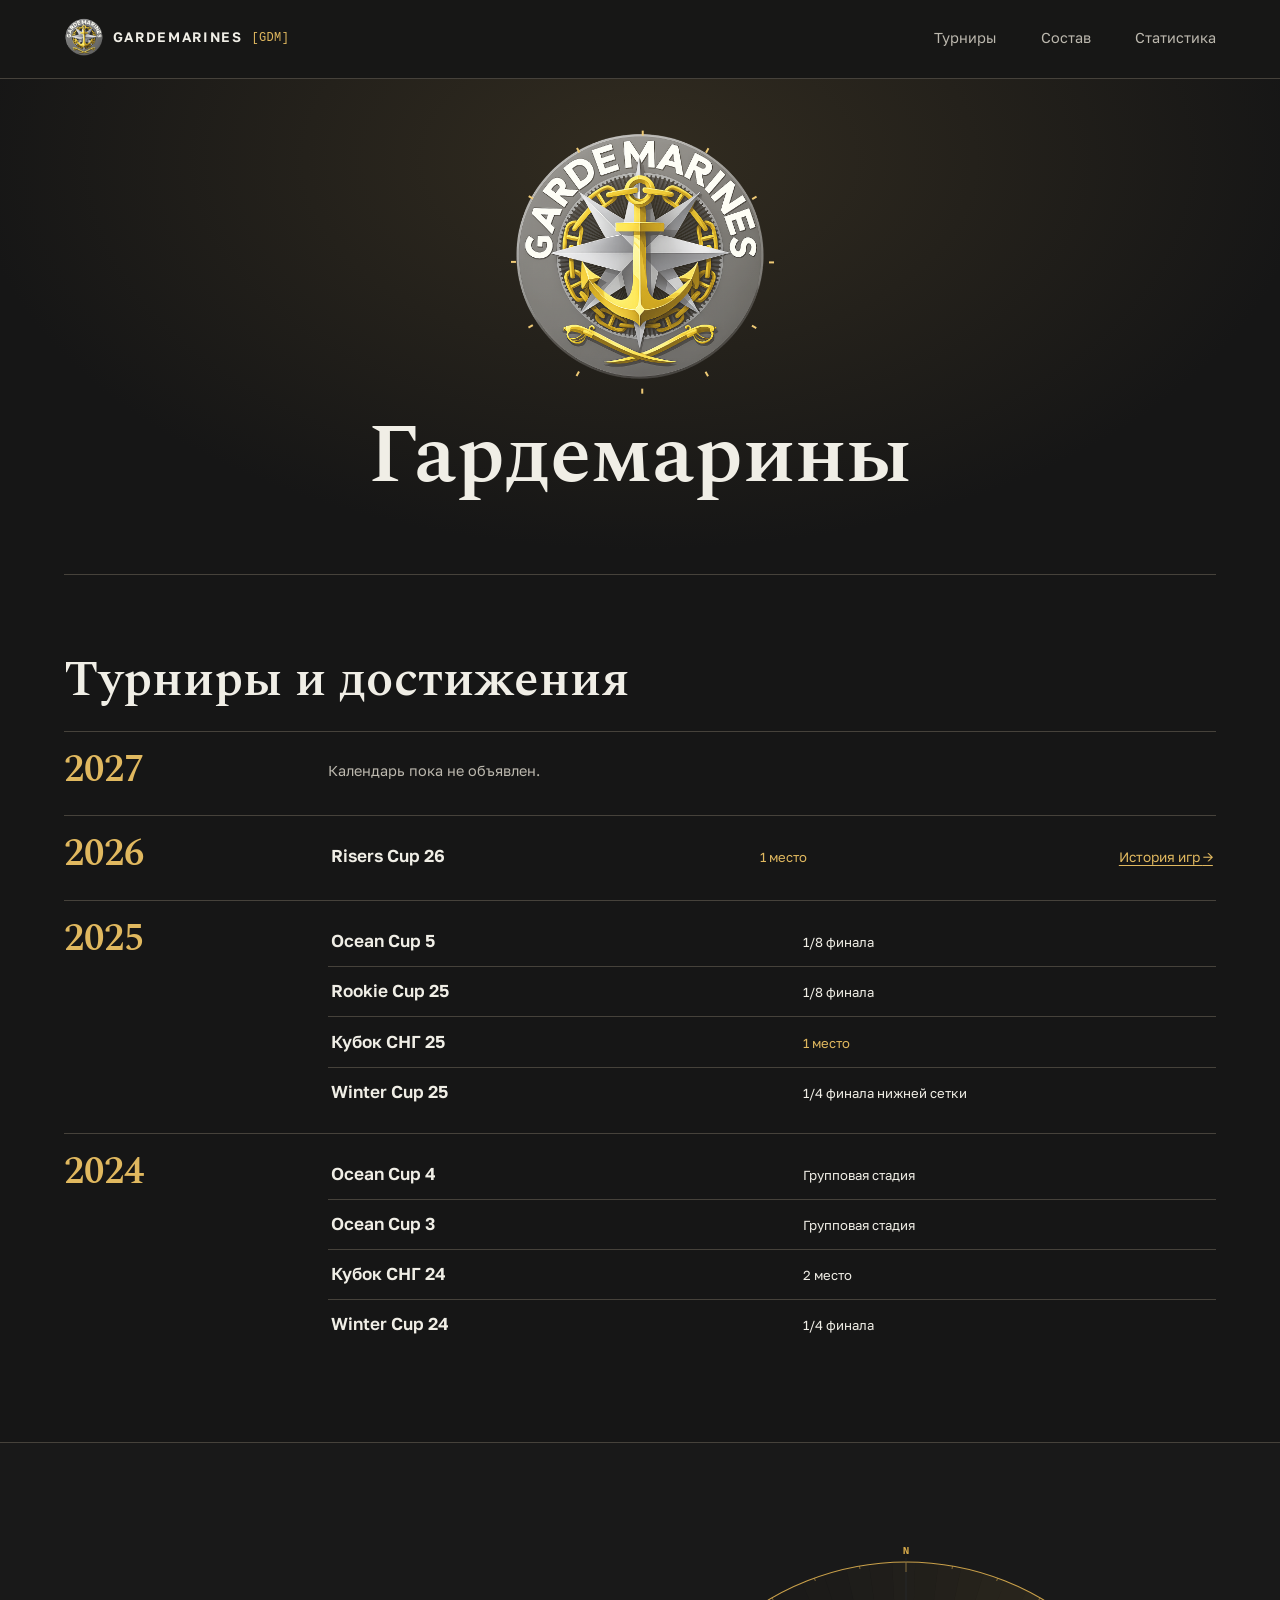
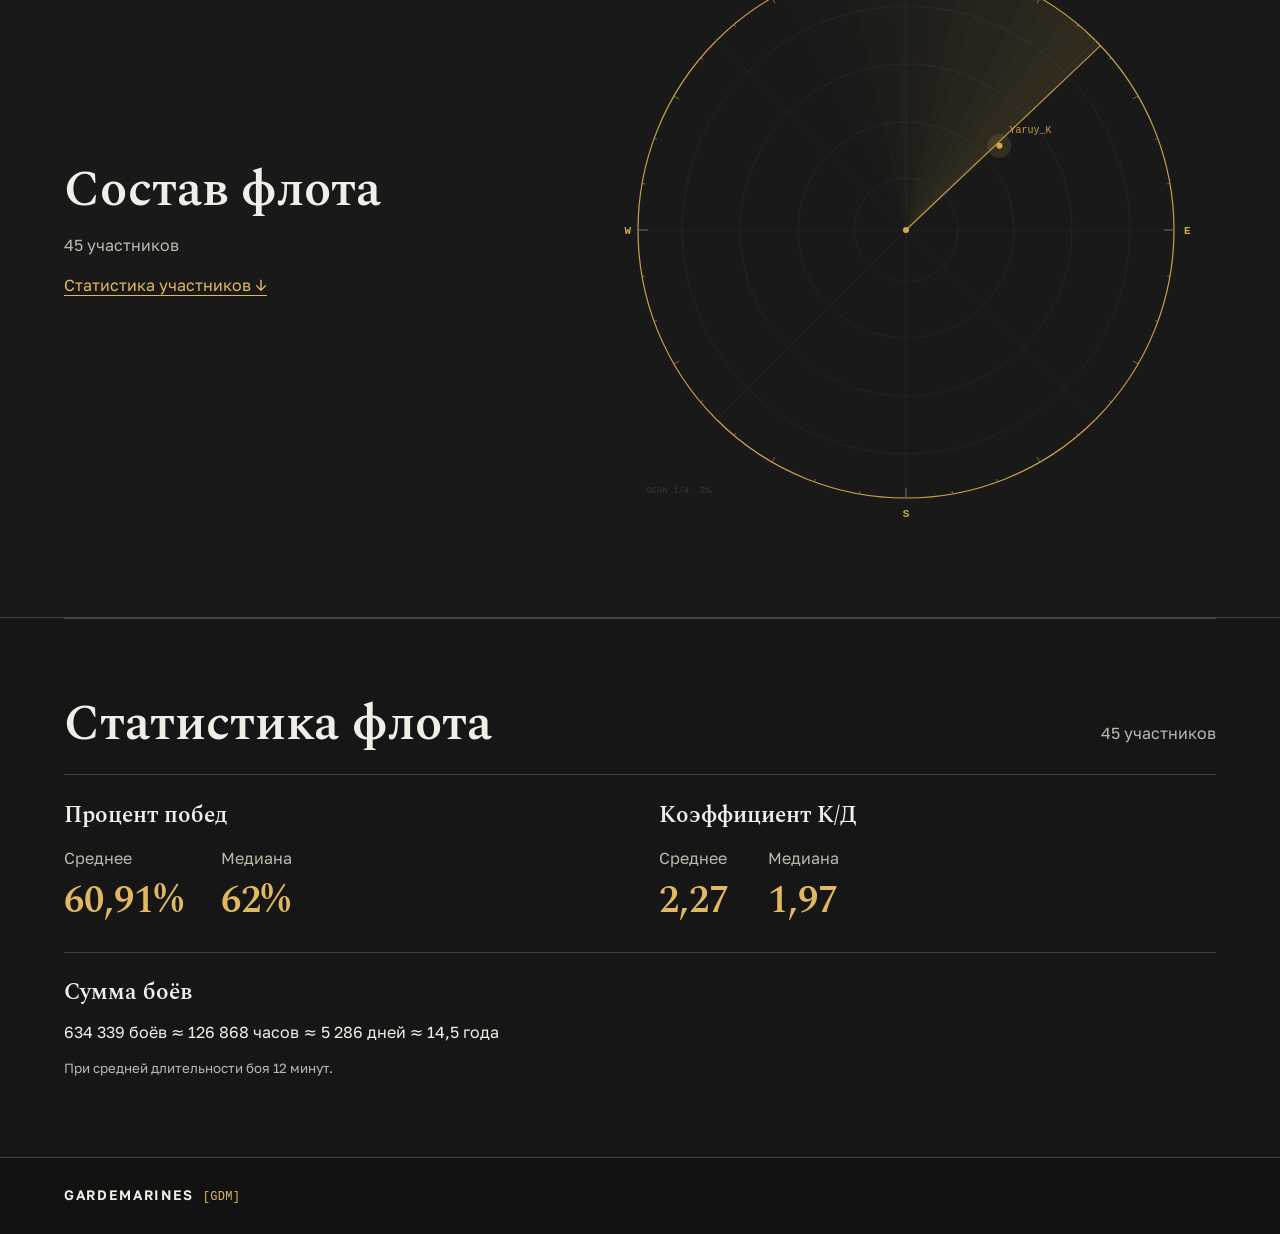
==== commit da70955f: "Добавить движение компаса и сводку побед, К/Д и времени" ====
--- a/index.html
+++ b/index.html
@@ -28,14 +28,14 @@
     <img class="club-crest" src="logo.png" alt="Эмблема флота Гардемарины">
 
     <h1 id="site-title">Гардемарины</h1>
-    <p class="opening-message">Люди прежде всего.</p>
+
 
   </div>
 
 </section>
 <section class="page-width content-section" id="tournaments" aria-labelledby="tournaments-title">
   <div class="section-head"><h2 id="tournaments-title">Турниры и достижения</h2></div>
-  <div class="yearbook"><section id="season"><h3>2027</h3><p class="season-status">Календарь пока не объявлен.</p></section><section><h3>2026</h3><ul class="results"><li><a class="result-row" href="archive.html#risers-cup-26"><strong>Risers Cup 26</strong><span class="result-win">1 место</span><span class="result-arrow" aria-hidden="true">↗</span></a></li></ul></section>
+  <div class="yearbook"><section id="season"><h3>2027</h3><p class="season-status">Календарь пока не объявлен.</p></section><section><h3>2026</h3><ul class="results"><li><a class="result-row" href="archive.html#risers-cup-26"><strong>Risers Cup 26</strong><span class="result-win">1 место</span><span class="history-link">История игр <span aria-hidden="true">→</span></span></a></li></ul></section>
 <section><h3>2025</h3><ul class="results"><li><div class="result-row"><strong>Ocean Cup 5</strong><span class="result-place">1/8 финала</span></div></li>
 <li><div class="result-row"><strong>Rookie Cup 25</strong><span class="result-place">1/8 финала</span></div></li>
 <li><div class="result-row"><strong>Кубок СНГ 25</strong><span class="result-win">1 место</span></div></li>
@@ -51,19 +51,11 @@
 </div></section>
 <section class="page-width content-section" id="statistics" aria-labelledby="statistics-title">
   <div class="section-head"><h2 id="statistics-title">Статистика флота</h2><p>45 участников</p></div>
-  <div class="stats-layout">
-    <div class="stats-primary"><p>Средний процент побед</p><strong>60,91<span>%</span></strong>
-      <dl class="stats-secondary">
-        <div><dt>Медиана</dt><dd>62%</dd></div>
-        <div><dt>Мода</dt><dd>58%</dd></div>
-        <div><dt>Всего боёв</dt><dd>634 339</dd></div>
-      </dl>
-    </div>
-    <div class="distribution"><h3>Распределение по проценту побед</h3>
-      <ul><li><span>54% и ниже</span><span class="bar-track" aria-hidden="true"><span style="--bar:21.42857%"></span></span><strong>3</strong></li><li><span>55-59%</span><span class="bar-track" aria-hidden="true"><span style="--bar:92.85714285714286%"></span></span><strong>13</strong></li><li><span>60-64%</span><span class="bar-track" aria-hidden="true"><span style="--bar:100%"></span></span><strong>14</strong></li><li><span>65-69%</span><span class="bar-track" aria-hidden="true"><span style="--bar:71.42857142857143%"></span></span><strong>10</strong></li><li><span>70% и выше</span><span class="bar-track" aria-hidden="true"><span style="--bar:35.714285714285715%"></span></span><strong>5</strong></li></ul>
-    </div>
+  <div class="fleet-metrics">
+    <section><h3>Процент побед</h3><dl><div><dt>Среднее</dt><dd>60,91%</dd></div><div><dt>Медиана</dt><dd>62%</dd></div></dl></section>
+    <section><h3>Коэффициент К/Д</h3><dl><div><dt>Среднее</dt><dd>2,27</dd></div><div><dt>Медиана</dt><dd>1,97</dd></div></dl></section>
   </div>
-
+  <div class="battle-time"><h3>Сумма боёв</h3><p><span>634 339 боёв</span> <span>≈ 126 868 часов</span> <span>≈ 5 286 дней</span> <span>≈ 14,5 года</span></p><small>При средней длительности боя 12 минут.</small></div>
 </section>
 </main>
 <footer class="site-footer"><div class="page-width footer-inner"><a class="wordmark" href="index.html"><strong>GARDEMARINES</strong><span>[GDM]</span></a></div></footer>
@@ -330,5 +322,44 @@
   addEventListener('load', updateNavigation);
   updateNavigation();
 </script>
+<script>
+  // Gold compass marks move from the crest to the season marker.
+  const crest = document.querySelector('.club-crest');
+  const season = document.querySelector('#season h3');
+  const motionSetting = matchMedia('(prefers-reduced-motion: reduce)');
+  const trail = document.createElement('div');
+  trail.className = 'compass-trail';
+  trail.setAttribute('aria-hidden', 'true');
+  document.body.append(trail);
+  const marks = Array.from({ length: 12 }, () => trail.appendChild(document.createElement('i')));
+  function drawTrail() {
+    const from = crest.getBoundingClientRect();
+    const to = season.getBoundingClientRect();
+    const progress = Math.min(1, Math.max(0, scrollY / Math.max(1, to.top + scrollY - innerHeight * .38)));
+    trail.hidden = motionSetting.matches || to.bottom < 0 || from.width === 0;
+    if (trail.hidden) return;
+    const t = progress * progress * (3 - 2 * progress);
+    marks.forEach((mark, i) => {
+      const angle = i * Math.PI / 6;
+      const sx = from.left + from.width * (.5 + .48 * Math.cos(angle));
+      const sy = from.top + from.height * (.5 + .48 * Math.sin(angle));
+      const x = sx + (to.left - 8 - sx) * t;
+      const y = sy + (to.top + 3 + i * 2.6 - sy) * t;
+      mark.style.transform = 'translate(' + x + 'px,' + y + 'px) rotate(' + (angle * (1 - t) + Math.PI / 2 * t) + 'rad)';
+    });
+  }
+  let pending = false;
+  function queueTrail() {
+    if (pending) return;
+    pending = true;
+    requestAnimationFrame(() => { pending = false; drawTrail(); });
+  }
+  addEventListener('scroll', queueTrail, {passive:true});
+  addEventListener('resize', queueTrail);
+  addEventListener('load', queueTrail);
+  motionSetting.addEventListener('change', queueTrail);
+  document.fonts.ready.then(queueTrail);
+  queueTrail();
+</script>
 </body>
 </html>
--- a/site.css
+++ b/site.css
@@ -200,3 +200,23 @@
  .cup-layout { display:flex; flex-direction:column; }
  .cup-summary { align-self:stretch; }
 }
+
+.yearbook a.result-row { grid-template-columns: minmax(0,1.2fr) minmax(4rem,1fr) auto; }
+.history-link { color:var(--accent); text-decoration:underline; text-underline-offset:.25em; font-size:.85rem; }
+.compass-trail { position:fixed; inset:0; pointer-events:none; z-index:2; overflow:hidden; }
+.compass-trail i { position:absolute; width:5px; height:1.5px; background:#efca76; }
+.stage-fork,.fleet-metrics { display:grid; grid-template-columns:repeat(2,minmax(0,1fr)); gap:clamp(1rem,3vw,2.5rem); }
+.stage-fork { margin-top:.65rem; border-top:1px solid var(--rule); }
+.stage-fork > div { position:relative; padding:.7rem 0 0 .8rem; }
+.stage-fork > div::before { content:''; position:absolute; left:0; top:0; width:.5rem; height:1.4rem; border:solid var(--rule); border-width:0 0 1px 1px; }
+.stage-fork h4 { color:var(--accent); font-size:.88rem; }
+.stage-fork .match-lines li { grid-template-columns:auto minmax(0,1fr) auto; }
+.fleet-metrics { border-block:1px solid var(--rule); padding-block:1.4rem; }
+.fleet-metrics h3,.battle-time h3 { font-family:Spectral,Georgia,serif; font-size:1.45rem; }
+.fleet-metrics dl { display:flex; gap:clamp(1.3rem,3vw,3rem); margin-top:.75rem; }
+.fleet-metrics dt,.battle-time small { color:var(--muted); }
+.fleet-metrics dd { color:var(--accent); font:600 clamp(1.6rem,3vw,2.5rem) Spectral,Georgia,serif; }
+.battle-time { padding-top:1.4rem; }
+.battle-time p { margin-block:.45rem; line-height:1.85; }
+.battle-time span { white-space:nowrap; }
+@media(max-width:750px){.stage-fork,.fleet-metrics { grid-template-columns:1fr; }.stage-fork { margin-left:.2rem; border-left:1px solid var(--rule); gap:.3rem; }.stage-fork > div::before { border-left:0; }.yearbook a.result-row {grid-template-columns:1fr auto;}.history-link {grid-column:1 / -1;} }
